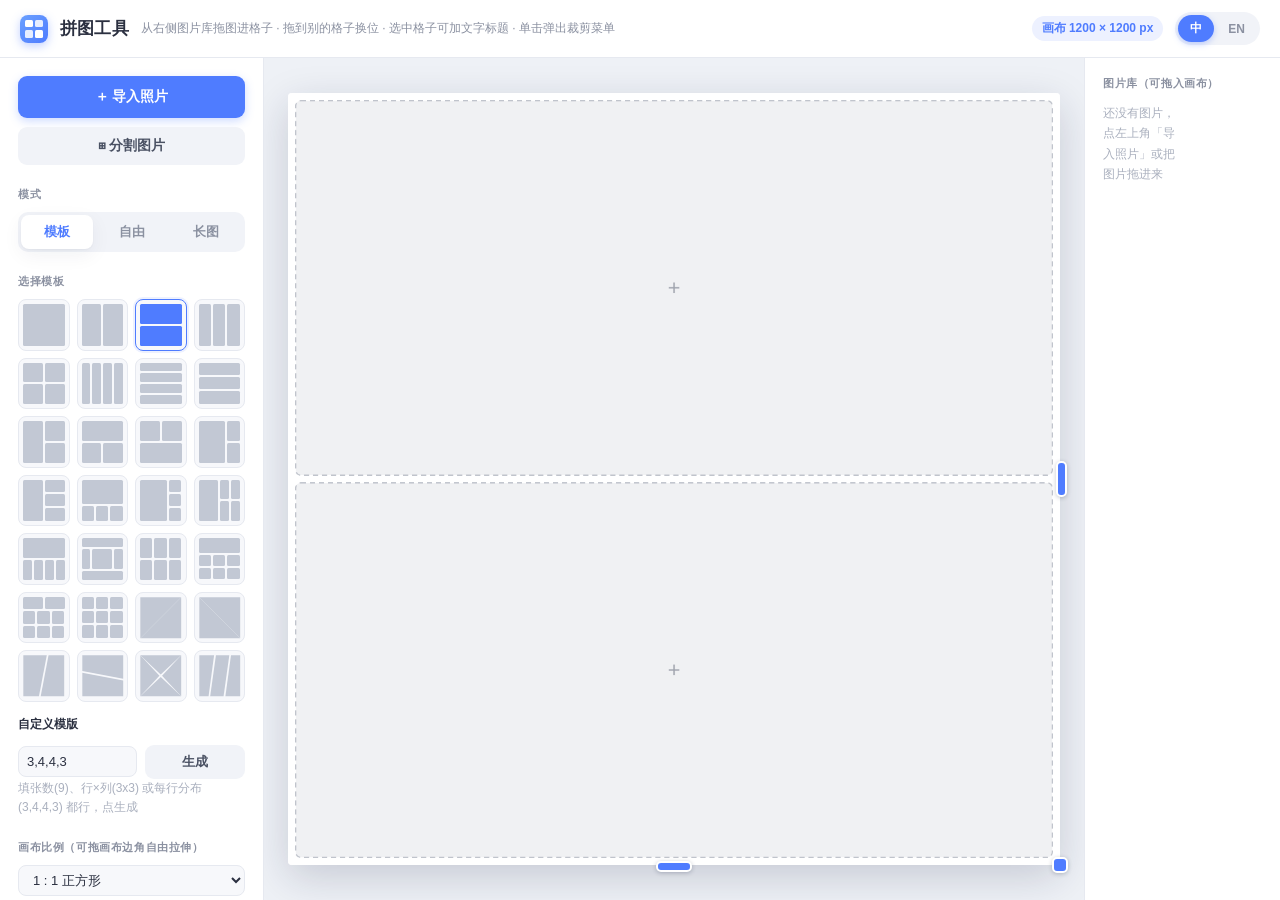
==== index.html @ bfd4f86a "Add image split tool: rows×cols grid with draggable lines, ZIP download, save pieces to library Co-A" ====
<!DOCTYPE html>
<html lang="zh-CN">
<head>
<meta charset="UTF-8">
<meta name="viewport" content="width=device-width, initial-scale=1.0">
<title>拼图工具 · Collage</title>
<link rel="icon" type="image/svg+xml" href="data:image/svg+xml,%3Csvg%20xmlns%3D%22http%3A//www.w3.org/2000/svg%22%20viewBox%3D%220%200%20100%20100%22%3E%3Cdefs%3E%3ClinearGradient%20id%3D%22g%22%20x1%3D%220%22%20y1%3D%220%22%20x2%3D%221%22%20y2%3D%221%22%3E%3Cstop%20offset%3D%220%22%20stop-color%3D%22%235a9dff%22/%3E%3Cstop%20offset%3D%221%22%20stop-color%3D%22%233f6fff%22/%3E%3C/linearGradient%3E%3C/defs%3E%3Crect%20width%3D%22100%22%20height%3D%22100%22%20rx%3D%2224%22%20fill%3D%22url%28%23g%29%22/%3E%3Crect%20x%3D%2224%22%20y%3D%2224%22%20width%3D%2222%22%20height%3D%2222%22%20rx%3D%225%22%20fill%3D%22%23ffffff%22/%3E%3Crect%20x%3D%2254%22%20y%3D%2224%22%20width%3D%2222%22%20height%3D%2222%22%20rx%3D%225%22%20fill%3D%22%23ffffff%22%20opacity%3D%220.85%22/%3E%3Crect%20x%3D%2224%22%20y%3D%2254%22%20width%3D%2222%22%20height%3D%2222%22%20rx%3D%225%22%20fill%3D%22%23ffffff%22%20opacity%3D%220.85%22/%3E%3Crect%20x%3D%2254%22%20y%3D%2254%22%20width%3D%2222%22%20height%3D%2222%22%20rx%3D%225%22%20fill%3D%22%23ffffff%22/%3E%3C/svg%3E">
<link rel="apple-touch-icon" href="data:image/svg+xml,%3Csvg%20xmlns%3D%22http%3A//www.w3.org/2000/svg%22%20viewBox%3D%220%200%20100%20100%22%3E%3Cdefs%3E%3ClinearGradient%20id%3D%22g%22%20x1%3D%220%22%20y1%3D%220%22%20x2%3D%221%22%20y2%3D%221%22%3E%3Cstop%20offset%3D%220%22%20stop-color%3D%22%235a9dff%22/%3E%3Cstop%20offset%3D%221%22%20stop-color%3D%22%233f6fff%22/%3E%3C/linearGradient%3E%3C/defs%3E%3Crect%20width%3D%22100%22%20height%3D%22100%22%20rx%3D%2224%22%20fill%3D%22url%28%23g%29%22/%3E%3Crect%20x%3D%2224%22%20y%3D%2224%22%20width%3D%2222%22%20height%3D%2222%22%20rx%3D%225%22%20fill%3D%22%23ffffff%22/%3E%3Crect%20x%3D%2254%22%20y%3D%2224%22%20width%3D%2222%22%20height%3D%2222%22%20rx%3D%225%22%20fill%3D%22%23ffffff%22%20opacity%3D%220.85%22/%3E%3Crect%20x%3D%2224%22%20y%3D%2254%22%20width%3D%2222%22%20height%3D%2222%22%20rx%3D%225%22%20fill%3D%22%23ffffff%22%20opacity%3D%220.85%22/%3E%3Crect%20x%3D%2254%22%20y%3D%2254%22%20width%3D%2222%22%20height%3D%2222%22%20rx%3D%225%22%20fill%3D%22%23ffffff%22/%3E%3C/svg%3E">
<meta name="theme-color" content="#3f6fff">
<style>
  :root{
    --bg:#eef1f6; --panel:#ffffff; --panel-2:#f7f8fb; --border:#e6e9f0;
    --text:#2b3040; --muted:#8b91a1; --faint:#aab0be;
    --accent:#4f7cff; --accent-hover:#3f6cf0; --accent-soft:#edf1ff;
    --ghost:#f1f3f8; --ghost-hover:#e7eaf2;
    --shadow:0 1px 2px rgba(20,30,60,.04),0 6px 20px rgba(20,30,60,.06);
    --shadow-lg:0 12px 40px rgba(20,30,60,.18);
    --r:12px; --r-sm:9px;
  }
  * { margin:0; padding:0; box-sizing:border-box; }
  body { font-family:-apple-system,BlinkMacSystemFont,"Segoe UI","PingFang SC","Microsoft YaHei",sans-serif; background:var(--bg); color:var(--text); height:100vh; display:flex; flex-direction:column; overflow:hidden; -webkit-font-smoothing:antialiased; }
  header { padding:12px 20px; background:var(--panel); display:flex; align-items:center; gap:12px; border-bottom:1px solid var(--border); z-index:10; }
  header .logo { width:28px; height:28px; border-radius:8px; background:linear-gradient(135deg,#6aa0ff,#4f7cff); display:grid; grid-template-columns:1fr 1fr; gap:2.5px; padding:5px; flex-shrink:0; box-shadow:0 3px 10px rgba(79,124,255,.35); }
  header .logo i { background:#fff; border-radius:1.5px; }
  header .logo i:nth-child(2),header .logo i:nth-child(3){ opacity:.85; }
  header h1 { font-size:17px; font-weight:700; letter-spacing:.2px; color:var(--text); }
  header .hint { font-size:12px; color:var(--muted); }
  #sizeLabel { margin-left:auto; color:var(--accent); font-size:12px; font-weight:600; background:var(--accent-soft); padding:4px 10px; border-radius:20px; }
  .langsw { display:flex; background:var(--ghost); border-radius:20px; padding:3px; gap:2px; }
  .langsw button { border:none; background:transparent; color:var(--muted); padding:5px 12px; border-radius:16px; cursor:pointer; font-size:12px; font-weight:600; transition:.15s; }
  .langsw button.active { background:var(--accent); color:#fff; box-shadow:0 2px 6px rgba(79,124,255,.35); }
  .main { flex:1; display:flex; min-height:0; }
  .sidebar { width:264px; background:var(--panel); border-right:1px solid var(--border); padding:18px; overflow-y:auto; flex-shrink:0; }
  .stage { flex:1; display:flex; align-items:center; justify-content:center; padding:28px; min-width:0; overflow:hidden; background:var(--bg); }
  #canvasWrap { position:relative; }
  #canvas { display:block; box-shadow:var(--shadow-lg); background:#fff; touch-action:none; border-radius:4px; }
  #canvas.alpha { background-color:#fff; background-image:linear-gradient(45deg,#dde1ea 25%,transparent 25%),linear-gradient(-45deg,#dde1ea 25%,transparent 25%),linear-gradient(45deg,transparent 75%,#dde1ea 75%),linear-gradient(-45deg,transparent 75%,#dde1ea 75%); background-size:20px 20px; background-position:0 0,0 10px,10px -10px,-10px 0px; }
  .rz { position:absolute; background:var(--accent); border:2px solid #fff; border-radius:5px; z-index:5; box-shadow:0 1px 4px rgba(20,30,60,.25); }
  .rz[data-dir="r"]  { right:-7px; top:50%; width:11px; height:36px; margin-top:-18px; cursor:ew-resize; }
  .rz[data-dir="b"]  { bottom:-7px; left:50%; width:36px; height:11px; margin-left:-18px; cursor:ns-resize; }
  .rz[data-dir="rb"] { right:-8px; bottom:-8px; width:16px; height:16px; cursor:nwse-resize; }
  #canvasWrap.noresize .rz { display:none; }
  .tray { background:var(--panel); border-top:1px solid var(--border); padding:12px 18px; display:flex; gap:10px; align-items:center; overflow-x:auto; min-height:88px; flex-shrink:0; }
  .tray .thumb { position:relative; width:62px; height:62px; border-radius:10px; overflow:hidden; flex-shrink:0; cursor:grab; border:2px solid transparent; box-shadow:var(--shadow); }
  .tray .thumb img { width:100%; height:100%; object-fit:cover; display:block; pointer-events:none; }
  .tray .thumb .del { position:absolute; top:3px; right:3px; width:18px; height:18px; background:rgba(0,0,0,.6); color:#fff; border-radius:50%; font-size:12px; line-height:18px; text-align:center; cursor:pointer; }
  .tray .thumb.dragover { border-color:var(--accent); }
  .tray .empty-tip { color:var(--muted); font-size:13px; }
  .sec { margin-bottom:22px; }
  .sec h3 { font-size:11px; color:var(--muted); margin-bottom:10px; font-weight:700; letter-spacing:.6px; text-transform:uppercase; }
  .tabs { display:flex; background:var(--ghost); border-radius:10px; padding:3px; gap:3px; }
  .tabs button { flex:1; border:none; background:transparent; color:var(--muted); padding:8px 0; border-radius:8px; cursor:pointer; font-size:13px; font-weight:600; transition:.15s; }
  .tabs button.active { background:var(--panel); color:var(--accent); box-shadow:var(--shadow); }
  .tpls { display:grid; grid-template-columns:repeat(4,1fr); gap:7px; }
  .tpl { position:relative; aspect-ratio:1; background:var(--panel-2); border:1.5px solid var(--border); border-radius:8px; cursor:pointer; transition:.15s; }
  .tpl:hover { border-color:var(--faint); }
  .tpl.active { border-color:var(--accent); box-shadow:0 0 0 2px var(--accent-soft); }
  .tpl .grid { position:absolute; inset:3px; }
  .tpl i { position:absolute; background:#c2c8d4; border-radius:1.5px; }
  .tpl.active i { background:var(--accent); }
  .tpl .pc { fill:#c2c8d4; }
  .tpl.active .pc { fill:var(--accent); }
  label.row { display:flex; align-items:center; justify-content:space-between; font-size:13px; color:var(--text); margin-bottom:12px; gap:8px; }
  input[type=range] { flex:1; accent-color:var(--accent); height:4px; }
  input[type=color] { width:38px; height:26px; border:1px solid var(--border); border-radius:7px; background:none; cursor:pointer; padding:2px; }
  select { background:var(--panel-2); color:var(--text); border:1px solid var(--border); border-radius:8px; padding:6px 10px; font-size:13px; cursor:pointer; transition:.15s; }
  select:hover { border-color:var(--faint); }
  select:focus { outline:none; border-color:var(--accent); box-shadow:0 0 0 3px var(--accent-soft); }
  .btn { display:block; width:100%; padding:10px 0; border:none; border-radius:var(--r-sm); cursor:pointer; font-size:14px; font-weight:600; margin-bottom:9px; transition:.15s; }
  .btn.primary { background:var(--accent); color:#fff; box-shadow:0 3px 10px rgba(79,124,255,.28); }
  .btn.primary:hover { background:var(--accent-hover); }
  .btn.ghost { background:var(--ghost); color:#4a5163; }
  .btn.ghost:hover { background:var(--ghost-hover); }
  .btnrow { display:flex; gap:7px; }
  .btnrow .btn { flex:1; font-size:13px; padding:8px 0; }
  .val { color:var(--muted); font-size:12px; min-width:30px; text-align:right; font-variant-numeric:tabular-nums; }
  .tip { font-size:12px; color:var(--faint); line-height:1.65; }
  #uploadBtn { background:var(--accent); color:#fff; font-weight:700; padding:12px 0; font-size:14px; box-shadow:0 3px 10px rgba(79,124,255,.28); }
  #uploadBtn:hover { background:var(--accent-hover); }
  .hidden { display:none !important; }
  #dropOverlay { position:fixed; inset:0; background:rgba(79,124,255,.1); border:3px dashed var(--accent); z-index:99; display:none; align-items:center; justify-content:center; pointer-events:none; }
  #dropOverlay span { background:var(--accent); color:#fff; padding:14px 30px; border-radius:14px; font-size:16px; font-weight:600; box-shadow:var(--shadow-lg); }
  body.dropping #dropOverlay { display:flex; }
  #pop { position:fixed; z-index:120; background:var(--panel); border:1px solid var(--border); border-radius:12px; padding:6px; display:none; gap:4px; box-shadow:var(--shadow-lg); }
  #pop button { border:none; background:transparent; color:var(--text); padding:9px 14px; border-radius:8px; cursor:pointer; font-size:13px; white-space:nowrap; font-weight:500; transition:.12s; }
  #pop button:hover { background:var(--accent-soft); color:var(--accent); }
  #cropModal { position:fixed; inset:0; background:rgba(25,30,45,.6); backdrop-filter:blur(3px); z-index:200; display:none; align-items:center; justify-content:center; flex-direction:column; gap:18px; }
  #cropModal.show { display:flex; }
  #cropCanvas { background:#0c0d10; border-radius:12px; touch-action:none; box-shadow:var(--shadow-lg); }
  #cropModal .tip2 { color:#eef1f6; font-size:13px; }
  .cropBtns { display:flex; gap:12px; flex-wrap:wrap; justify-content:center; }
  .cropBtns button { padding:11px 28px; border:none; border-radius:10px; cursor:pointer; font-size:14px; font-weight:600; transition:.15s; }
  #cropOk { background:var(--accent); color:#fff; }
  #cropOk:hover { background:var(--accent-hover); }
  #cropReset,#cropCancel { background:#ffffff; color:var(--text); }
  #cropReset:hover,#cropCancel:hover { background:var(--ghost); }
  .library { width:196px; background:var(--panel); border-left:1px solid var(--border); padding:18px; overflow-y:auto; flex-shrink:0; }
  .library h3 { font-size:11px; color:var(--muted); margin-bottom:12px; font-weight:700; letter-spacing:.6px; text-transform:uppercase; }
  .libgrid { display:grid; grid-template-columns:1fr 1fr; gap:9px; }
  .libthumb { position:relative; aspect-ratio:1; border-radius:10px; overflow:hidden; cursor:grab; border:2px solid transparent; background:var(--panel-2); box-shadow:var(--shadow); transition:.15s; }
  .libthumb:hover { border-color:var(--accent); }
  .libthumb img { width:100%; height:100%; object-fit:cover; display:block; pointer-events:none; }
  .libthumb .del { position:absolute; top:3px; right:3px; width:18px; height:18px; background:rgba(0,0,0,.6); color:#fff; border-radius:50%; font-size:12px; line-height:18px; text-align:center; cursor:pointer; }
  .libempty { color:var(--faint); font-size:12px; line-height:1.7; }
  input[type=text].capt { width:100%; background:var(--panel-2); color:var(--text); border:1px solid var(--border); border-radius:8px; padding:8px 10px; font-size:13px; margin-bottom:8px; transition:.15s; }
  input[type=text].capt:focus { outline:none; border-color:var(--accent); box-shadow:0 0 0 3px var(--accent-soft); }
  input[type=checkbox] { accent-color:var(--accent); }
  #secFreeTpl .tpls { grid-template-columns:repeat(4,1fr); }
  .export-card { background:var(--panel-2); border:1px solid var(--border); border-radius:var(--r); padding:12px; margin-bottom:10px; }
  .exp-grid { display:grid; grid-template-columns:1fr 1fr; gap:9px; margin-bottom:11px; }
  .exp-field { display:flex; flex-direction:column; gap:5px; font-size:11px; color:var(--muted); font-weight:600; letter-spacing:.3px; }
  .exp-field select { width:100%; }
  .export-card .btn { margin-bottom:8px; }
  .export-card .btn:last-child { margin-bottom:0; }
  .btn.danger { color:#e5484d; }
  .btn.danger:hover { background:#fdecec; }
  .subh { font-size:12px; color:var(--text); font-weight:600; margin-bottom:8px; }
  #cutModal { position:fixed; inset:0; background:rgba(25,30,45,.6); backdrop-filter:blur(3px); z-index:200; display:none; align-items:center; justify-content:center; flex-direction:column; gap:14px; }
  #cutModal.show { display:flex; }
  #cutCanvas { border-radius:12px; touch-action:none; box-shadow:var(--shadow-lg); cursor:crosshair;
    background-color:#fff; background-image:linear-gradient(45deg,#dde1ea 25%,transparent 25%),linear-gradient(-45deg,#dde1ea 25%,transparent 25%),linear-gradient(45deg,transparent 75%,#dde1ea 75%),linear-gradient(-45deg,transparent 75%,#dde1ea 75%); background-size:20px 20px; background-position:0 0,0 10px,10px -10px,-10px 0px; }
  #cutModal .tip2 { color:#eef1f6; font-size:13px; max-width:min(90vw,640px); text-align:center; }
  .cutBar { display:flex; align-items:center; gap:18px; background:var(--panel); padding:10px 16px; border-radius:12px; }
  .cutrow { display:flex; align-items:center; gap:10px; font-size:13px; color:var(--text); }
  .cutrow input[type=range] { width:150px; accent-color:var(--accent); }
  .cutout-tabs { width:auto; }
  .cutout-tabs button { padding:7px 16px; }
  #splitModal { position:fixed; inset:0; background:rgba(25,30,45,.6); backdrop-filter:blur(3px); z-index:200; display:none; align-items:center; justify-content:center; flex-direction:column; gap:14px; padding:12px; }
  #splitModal.show { display:flex; }
  #splitCanvas { background:#0c0d10; border-radius:12px; touch-action:none; box-shadow:var(--shadow-lg); }
  #splitModal .tip2 { color:#eef1f6; font-size:13px; max-width:min(90vw,640px); text-align:center; }
  .splitBar { display:flex; flex-wrap:wrap; align-items:center; justify-content:center; gap:10px 16px; background:var(--panel); padding:10px 16px; border-radius:12px; max-width:min(94vw,760px); }
  .splitBar input[type=number] { width:54px; background:var(--panel-2); color:var(--text); border:1px solid var(--border); border-radius:8px; padding:6px 8px; font-size:13px; text-align:center; }
  .splitBar input[type=number]:focus { outline:none; border-color:var(--accent); box-shadow:0 0 0 3px var(--accent-soft); }
  .splitPresets { display:flex; gap:5px; flex-wrap:wrap; }
  .splitPresets button { border:1px solid var(--border); background:var(--panel-2); color:var(--text); padding:6px 10px; border-radius:8px; cursor:pointer; font-size:12px; font-weight:600; transition:.12s; }
  .splitPresets button:hover { border-color:var(--faint); }
  .splitPresets button.active { border-color:var(--accent); background:var(--accent-soft); color:var(--accent); }
  #splitEven,#splitLib { background:#ffffff; color:var(--text); }
  #splitEven:hover,#splitLib:hover { background:var(--ghost); }
  #splitDl { background:var(--accent); color:#fff; }
  #splitDl:hover { background:var(--accent-hover); }
  .libthumb .spl { position:absolute; left:3px; bottom:3px; width:20px; height:20px; background:rgba(0,0,0,.6); color:#fff; border-radius:6px; font-size:13px; line-height:20px; text-align:center; cursor:pointer; }
  .libthumb .spl:hover { background:var(--accent); }
  .custom-tpl { display:flex; align-items:center; gap:8px; margin-top:12px; font-size:12px; color:var(--muted); }
  .custom-tpl input { width:56px; background:var(--panel-2); color:var(--text); border:1px solid var(--border); border-radius:8px; padding:7px 8px; font-size:13px; text-align:center; }
  .custom-tpl input:focus { outline:none; border-color:var(--accent); box-shadow:0 0 0 3px var(--accent-soft); }
  .custom-tpl .btn { width:auto; flex:1; margin:0; padding:8px 0; font-size:13px; }
  .custom-tpl .ctl { flex-shrink:0; }
  .custom-tpl + .custom-tpl { margin-top:8px; }
  .custom-tpl input.spec { flex:1; min-width:0; width:auto; text-align:left; }
  ::-webkit-scrollbar { width:9px; height:9px; }
  ::-webkit-scrollbar-thumb { background:#d2d7e0; border-radius:5px; border:2px solid var(--panel); }
  ::-webkit-scrollbar-thumb:hover { background:#bcc3d0; }
  .m-only { display:none; }
  #mNav { display:none; }
  .mpanel-hide { display:none !important; }
  /* ---------- 手机 / 窄屏自适应（醒图风格：上预览 + 下面板 + 底部标签栏） ---------- */
  @media (max-width: 820px) {
    header { padding:9px 14px; gap:10px; }
    header h1 { font-size:15px; }
    header .hint { display:none; }
    #sizeLabel { display:none; }
    .langsw { margin-left:auto; }
    .m-only { display:inline-flex; align-items:center; justify-content:center; }
    #mExport { border:none; background:var(--accent); color:#fff; font-weight:700; font-size:13px; padding:8px 16px; border-radius:20px; cursor:pointer; box-shadow:0 2px 8px rgba(79,124,255,.35); }
    #mImport { border:none; background:var(--ghost); color:var(--text); font-weight:700; font-size:13px; padding:8px 14px; border-radius:20px; cursor:pointer; }
    .main { flex-direction:column; min-height:0; }
    .stage { order:1; flex:1 1 auto; min-height:38vh; padding:10px; }
    #canvas { border-radius:6px; }
    /* 图片库：横向缩略图条，仅“布局”标签显示 */
    .library { order:2; width:auto; border-left:none; border-top:1px solid var(--border); padding:6px 12px; flex:0 0 auto; }
    .library h3 { display:none; }
    .libgrid { display:flex; gap:7px; overflow-x:auto; padding-bottom:2px; }
    .libthumb { width:48px; height:48px; aspect-ratio:auto; flex-shrink:0; }
    /* 下方控制面板 */
    .sidebar { order:3; width:100%; border-right:none; border-top:1px solid var(--border); flex:0 0 auto; max-height:32vh; padding:10px 14px; }
    .sidebar .sec { margin-bottom:11px; }
    .sidebar .sec h3, .sidebar .subh { margin-bottom:6px; }
    #secImport { display:none; }            /* 手机端用顶部/模式区导入即可，节省空间 */
    /* 模板、模版组缩略图：单行横向滑动 */
    .tpls, #secFreeTpl .tpls { display:flex; overflow-x:auto; gap:8px; padding-bottom:2px; }
    .tpls .tpl { width:60px; flex-shrink:0; }
    /* 画布比例做成横向 chips（把 select 也放大好点） */
    #aspectSel { width:100%; }
    .btn, .tabs button, select, #pop button { min-height:40px; }
    .tabs button { font-size:14px; padding:7px 0; }
    .sidebar .btn { padding:9px 0; margin-bottom:7px; }
    .tray { display:none !important; }       /* 长图排序用画布拖拽即可 */
    .rz[data-dir="r"] { width:14px; height:48px; margin-top:-24px; right:-9px; }
    .rz[data-dir="b"] { height:14px; width:48px; margin-left:-24px; bottom:-9px; }
    .rz[data-dir="rb"] { width:22px; height:22px; right:-11px; bottom:-11px; }
    /* 底部标签栏 */
    #mNav { display:flex; flex:0 0 auto; border-top:1px solid var(--border); background:var(--panel); padding-bottom:env(safe-area-inset-bottom); }
    #mNav button { flex:1; border:none; background:transparent; padding:6px 0 7px; cursor:pointer; display:flex; flex-direction:column; align-items:center; gap:2px; color:var(--muted); }
    #mNav button span { font-size:16px; line-height:1; }
    #mNav button em { font-style:normal; font-size:10px; font-weight:600; }
    #mNav button.active { color:var(--accent); }
  }
  @media (max-width: 480px) {
    header h1 { font-size:14px; }
    .langsw button { padding:5px 9px; }
    #mExport { padding:7px 13px; }
  }
</style>
</head>
<body>
<header>
  <span class="logo"><i></i><i></i><i></i><i></i></span>
  <h1 data-i18n="appName">拼图工具</h1>
  <span class="hint" id="modeHint"></span>
  <span id="sizeLabel"></span>
  <div class="langsw" id="langSw">
    <button data-lang="zh" class="active">中</button>
    <button data-lang="en">EN</button>
  </div>
  <button id="mImport" class="m-only" data-i18n="mImport">＋ 图片</button>
  <button id="mExport" class="m-only" data-i18n="mExport">⬇ 导出</button>
</header>
<div class="main">
  <div class="sidebar">
    <div class="sec" id="secImport">
      <button class="btn" id="uploadBtn" data-i18n="import">＋ 导入照片</button>
      <input type="file" id="fileInput" accept="image/*" multiple class="hidden">
      <button class="btn ghost" id="splitBtn" data-i18n="splitBtn">⊞ 分割图片</button>
      <input type="file" id="splitInput" accept="image/*" class="hidden">
    </div>
    <div class="sec" id="secMode">
      <h3 data-i18n="mode">模式</h3>
      <div class="tabs">
        <button data-mode="template" class="active" data-i18n="modeTemplate">模板</button>
        <button data-mode="free" data-i18n="modeFree">自由</button>
        <button data-mode="strip" data-i18n="modeStrip">长图</button>
      </div>
    </div>
    <div class="sec" id="secTpl">
      <h3 data-i18n="chooseTpl">选择模板</h3>
      <div class="tpls" id="tplList"></div>
      <div class="subh" style="margin-top:14px" data-i18n="customTplLabel">自定义模版</div>
      <div class="custom-tpl">
        <input type="text" id="customSpec" class="spec" value="3,4,4,3" aria-label="custom layout">
        <button class="btn ghost" id="genCustomBtn" data-i18n="genTpl">生成</button>
      </div>
      <p class="tip" data-i18n="customHint">填张数(9)、行×列(3x3) 或每行分布(3,4,4,3) 都行，点生成</p>
    </div>
    <div class="sec" id="secAspect">
      <h3 data-i18n="aspectTitle">画布比例（可拖画布边角自由拉伸）</h3>
      <select id="aspectSel" style="width:100%">
        <option value="1:1" data-i18n="ar11">1 : 1 正方形</option>
        <option value="4:3" data-i18n="ar43">4 : 3 横向</option>
        <option value="3:4" data-i18n="ar34">3 : 4 竖向</option>
        <option value="16:9" data-i18n="ar169">16 : 9 宽屏</option>
        <option value="9:16" data-i18n="ar916">9 : 16 手机屏</option>
      </select>
      <button class="btn ghost" id="fitOrigBtn" style="margin-top:8px" data-i18n="fitOriginal">📐 适配原图尺寸</button>
    </div>
    <div class="sec hidden" id="secFreeTpl">
      <h3 data-i18n="freeTplTitle">添加模版组（可整体缩放）</h3>
      <div class="tpls" id="freeTplList"></div>
      <p class="tip" data-i18n="freeTplTip">点击一个模版把它作为一组加到画布，之后可整体拖动/缩放，从右侧图片库拖图进格子</p>
    </div>
    <div class="sec hidden" id="secPages">
      <h3 data-i18n="pagesTitle">画布页（左右拼接）</h3>
      <div class="btnrow">
        <button class="btn ghost" id="pageL" data-i18n="pageL">＋左加页</button>
        <button class="btn ghost" id="pageR" data-i18n="pageR">＋右加页</button>
        <button class="btn ghost" id="pageDel" data-i18n="pageDel">－减页</button>
      </div>
      <p class="tip" id="pageInfo"></p>
    </div>
    <div class="sec hidden" id="secStrip">
      <h3 data-i18n="stripDirTitle">拼接方向</h3>
      <div class="tabs">
        <button data-dir="v" class="active" data-i18n="dirV">↓ 竖向</button>
        <button data-dir="h" data-i18n="dirH">→ 横向</button>
      </div>
      <p class="tip" style="margin-top:8px" data-i18n="stripTip">点击画布上的图块可前移 / 后移 / 移除</p>
    </div>
    <div class="sec" id="secStyle">
      <h3 data-i18n="styleTitle">样式调节</h3>
      <label class="row"><span data-i18n="gap">间距</span> <input type="range" id="gapSlider" min="0" max="60" value="12"><span class="val" id="gapVal">12</span></label>
      <label class="row"><span data-i18n="radius">圆角</span> <input type="range" id="radSlider" min="0" max="60" value="8"><span class="val" id="radVal">8</span></label>
      <div class="subh" data-i18n="bgLabel">背景</div>
      <div class="tabs" id="bgTypeTabs">
        <button data-bgtype="color" class="active" data-i18n="bgColorTab">纯色</button>
        <button data-bgtype="transparent" data-i18n="bgTransTab">透明</button>
        <button data-bgtype="image" data-i18n="bgImgTab">图片</button>
      </div>
      <label class="row" id="bgColorRow" style="margin-top:10px"><span data-i18n="bgColor">背景色</span> <input type="color" id="bgPicker" value="#ffffff"></label>
      <div id="bgImageRow" style="display:none;margin-top:10px">
        <div class="btnrow">
          <button class="btn ghost" id="bgImgBtn" data-i18n="bgImgBtn">🖼 选择图片</button>
          <button class="btn ghost" id="bgImgClear" style="flex:0 0 40%" data-i18n="clear">清除</button>
        </div>
        <label class="row" id="bgFitRow"><span data-i18n="bgFit">填充</span>
          <select id="bgFitSel"><option value="cover" data-i18n="fitCover">铺满裁切</option><option value="contain" data-i18n="fitContain">完整显示</option><option value="stretch" data-i18n="fitStretch">拉伸变形</option></select>
        </label>
      </div>
      <input type="file" id="bgImgInput" accept="image/*" class="hidden">
    </div>
    <div class="sec hidden" id="secCell">
      <h3 data-i18n="cellTitle">选中格子</h3>
      <label class="row"><span data-i18n="zoom">缩放</span> <input type="range" id="zoomSlider" min="20" max="300" value="100"><span class="val" id="zoomVal">1.0</span></label>
      <input type="text" class="capt" id="captInput" data-i18n-ph="captPh" placeholder="格子标题（可留空）">
      <p class="tip" data-i18n="cellTip">拖动格内照片调整位置，滚轮或滑块缩放，单击弹出裁剪菜单，双击清空</p>
    </div>
    <div class="sec hidden" id="secFree">
      <h3 data-i18n="freeTitle">选中图片</h3>
      <button class="btn ghost" id="cropFreeBtn" data-i18n="cropFreeBtn">✂ 裁剪这张图</button>
      <div class="btnrow">
        <button class="btn ghost" id="fwdBtn" data-i18n="fwd">上移层</button>
        <button class="btn ghost" id="backBtn" data-i18n="back">下移层</button>
        <button class="btn ghost" id="delBtn" style="color:#ff6b6b" data-i18n="del">删除</button>
      </div>
      <p class="tip" data-i18n="freeTip">拖动移动，右下角手柄缩放，顶部手柄旋转，单击弹出裁剪菜单</p>
    </div>
    <div class="sec" id="secExport">
      <h3 data-i18n="exportTitle">导出</h3>
      <div class="export-card">
        <div class="exp-grid">
          <label class="exp-field"><span data-i18n="fmt">格式</span>
            <select id="fmtSel"><option value="png">PNG</option><option value="jpg">JPG</option></select>
          </label>
          <label class="exp-field"><span data-i18n="size">尺寸</span>
            <select id="sizeSel"><option value="1200" data-i18n="sizeStd">标准 1200px</option><option value="2400" selected data-i18n="sizeHd">高清 2400px</option><option value="4000" data-i18n="sizeUhd">超清 4000px</option></select>
          </label>
        </div>
        <button class="btn primary" id="exportBtn" data-i18n="exportBtn">⬇ 导出拼图</button>
        <button class="btn ghost" id="saveLibBtn" data-i18n="saveLib">＋ 存入图片库</button>
      </div>
      <button class="btn ghost danger" id="clearBtn" data-i18n="clearAll">清空全部</button>
    </div>
  </div>
  <div class="stage">
    <div id="canvasWrap">
      <canvas id="canvas"></canvas>
      <div class="rz" data-dir="r"></div>
      <div class="rz" data-dir="b"></div>
      <div class="rz" data-dir="rb"></div>
    </div>
  </div>
  <div class="library">
    <h3 data-i18n="libTitle">图片库（可拖入画布）</h3>
    <div class="libgrid" id="libGrid"></div>
  </div>
</div>
<div class="tray" id="tray"></div>
<div id="dropOverlay"><span data-i18n="dropTip">📥 松开即可导入照片</span></div>
<nav id="mNav">
  <button data-mpanel="layout" class="active"><span>▦</span><em data-i18n="navLayout">布局</em></button>
  <button data-mpanel="style"><span>🎨</span><em data-i18n="navStyle">样式</em></button>
  <button data-mpanel="export"><span>⬇</span><em data-i18n="navExport">导出</em></button>
</nav>
<div id="pop"></div>
<div id="cropModal">
  <canvas id="cropCanvas"></canvas>
  <span class="tip2" data-i18n="cropTip2">拖动裁剪框移动位置，拖四角调整大小</span>
  <div class="cropBtns">
    <button id="cropCancel" data-i18n="cancel">取消</button>
    <button id="cropReset" data-i18n="cropReset">重置为全图</button>
    <button id="cropOk" data-i18n="cropOk">✔ 应用裁剪</button>
  </div>
</div>
<div id="cutModal">
  <canvas id="cutCanvas"></canvas>
  <div class="cutBar">
    <label class="cutrow"><span data-i18n="cutTol">容差</span> <input type="range" id="cutTol" min="10" max="150" value="60"></label>
    <div class="tabs cutout-tabs" id="cutOutSel">
      <button data-out="transparent" class="active" data-i18n="cutTransparent">透明</button>
      <button data-out="white" data-i18n="cutWhite">白底</button>
    </div>
  </div>
  <span class="tip2" data-i18n="cutTip">自动去掉四周接近纯色的背景（适合白墙/纯色底），拖容差调整强度，点图可重选背景色</span>
  <div class="cropBtns">
    <button id="cutCancel" data-i18n="cancel">取消</button>
    <button id="cutOk" data-i18n="cutApply">✔ 应用抠图</button>
  </div>
</div>
<div id="splitModal">
  <canvas id="splitCanvas"></canvas>
  <div class="splitBar">
    <label class="cutrow"><span data-i18n="splitRows">行</span> <input type="number" id="splitRows" min="1" max="10" value="3"></label>
    <label class="cutrow"><span data-i18n="splitCols">列</span> <input type="number" id="splitCols" min="1" max="10" value="3"></label>
    <div class="splitPresets" id="splitPresets">
      <button data-rc="1,2">1×2</button>
      <button data-rc="2,1">2×1</button>
      <button data-rc="1,3">1×3</button>
      <button data-rc="3,1">3×1</button>
      <button data-rc="2,2">2×2</button>
      <button data-rc="3,3">3×3</button>
    </div>
  </div>
  <span class="tip2" id="splitInfo"></span>
  <div class="cropBtns">
    <button id="splitCancel" data-i18n="cancel">取消</button>
    <button id="splitEven" data-i18n="splitEven">重置均分</button>
    <button id="splitLib" data-i18n="splitLib">＋ 存入图片库</button>
    <button id="splitDl" data-i18n="splitDl">⬇ 下载全部 (ZIP)</button>
  </div>
</div>

<script>
'use strict';
// ---------- 状态 ----------
let photos = [];            // {id, img, url}
let nextId = 1;
let mode = 'template';
let tplIndex = 2;
let cells = [];             // {p:id|null, zoom, ox, oy, crop:{sx,sy,sw,sh}|null}
let freeItems = [];         // {p, x, y, w, h, scale, rot, crop}
let stripOrder = [];        // photo ids
let stripCrops = {};        // {photoId: {sx,sy,sw,sh}}
let stripDir = 'v';
let gap = 12, radius = 8, bg = '#ffffff', aspect = '1:1';
let bgImg = null, bgImgUrl = null, bgFit = 'cover', bgTransparent = false, bgType = 'color';
let customSize = null;      // [w,h] 自由拉伸后的画布(页)尺寸
let pages = 1;              // 自由模式画布页数
let selCell = -1, selFree = -1, selStrip = -1;
let lang = 'zh';

// ---------- 多语言 ----------
const I18N = {
  zh: {
    appName:'拼图工具', import:'＋ 导入照片', mode:'模式', modeTemplate:'模板', modeFree:'自由', modeStrip:'长图',
    chooseTpl:'选择模板', customTplLabel:'自定义模版', customHint:'填张数(9)、行×列(3x3) 或每行分布(3,4,4,3) 都行，点生成', genTpl:'生成', aspectTitle:'画布比例（可拖画布边角自由拉伸）',
    ar11:'1 : 1 正方形', ar43:'4 : 3 横向', ar34:'3 : 4 竖向', ar169:'16 : 9 宽屏', ar916:'9 : 16 手机屏',
    fitOriginal:'📐 适配原图尺寸',
    pagesTitle:'画布页（左右拼接）', pageL:'＋左加页', pageR:'＋右加页', pageDel:'－减页',
    stripDirTitle:'拼接方向', dirV:'↓ 竖向', dirH:'→ 横向', stripTip:'拖动画布上的图块可改顺序 · 单击可前移/后移/移除',
    styleTitle:'样式调节', gap:'间距', radius:'圆角', bgLabel:'背景', bgColorTab:'纯色', bgTransTab:'透明', bgImgTab:'图片',
    bgColor:'背景色', bgNone:'透明背景 (PNG)', bgImgBtn:'🖼 选择图片', clear:'清除',
    saveLib:'＋ 存入图片库',
    bgFit:'填充', fitCover:'铺满裁切', fitContain:'完整显示', fitStretch:'拉伸变形',
    cellTitle:'选中格子', zoom:'缩放', cellTip:'拖动格内照片调整位置，滚轮或滑块缩放，单击弹出裁剪菜单，双击清空',
    freeTitle:'选中图片', cropFreeBtn:'✂ 裁剪这张图', fwd:'上移层', back:'下移层', del:'删除',
    freeTip:'拖动移动，右下角手柄缩放，顶部手柄旋转，单击弹出裁剪菜单',
    exportTitle:'导出', fmt:'格式', size:'尺寸', sizeStd:'标准 1200px', sizeHd:'高清 2400px', sizeUhd:'超清 4000px',
    exportBtn:'⬇ 导出拼图', clearAll:'清空全部', dropTip:'📥 松开即可导入照片',
    cropTip2:'拖动裁剪框移动位置，拖四角调整大小', cancel:'取消', cropReset:'重置为全图', cropOk:'✔ 应用裁剪',
    hintTemplate:'从右侧图片库拖图进格子 · 拖到别的格子换位 · 选中格子可加文字标题 · 单击弹出裁剪菜单',
    hintFree:'点模版加一组 · 右下角/右边/下边手柄可拉伸(改宽高) · 选中组后点图片库填图 · 也可拖图到空白当独立图片',
    hintStrip:'拖动画布上的图块改顺序 · 单击可裁剪/前移/后移/移除 · 右侧图片库可拖图进来',
    pageInfo:n=>`当前 ${n} 页，导出时拼成一张长图`, sizeLabel:(w,h)=>`画布 ${w} × ${h} px`,
    trayTip:'点击左上角「导入照片」，或直接把图片拖进页面',
    alertNoPhoto:'请先导入照片', confirmClear:'确定清空所有照片和布局？',
    popCrop:'✂ 裁剪', popRemove:'🗑 移除', popDelete:'🗑 删除', popUp:'⬆ 前移', popDown:'⬇ 后移',
    libTitle:'图片库（可拖入画布）', libEmpty:'还没有图片，点左上角「导入照片」或把图片拖进来',
    captPh:'格子标题（可留空）', freeTplTitle:'添加模版组（可整体缩放）',
    freeTplTip:'点击一个模版把它作为一组加到画布，之后可整体拖动/缩放，从右侧图片库拖图进格子',
    popCellClear:'🗑 清空此格', popDelGroup:'🗑 删除整组', popCutout:'🪄 抠图',
    cutTol:'容差', cutTransparent:'透明', cutWhite:'白底', cutApply:'✔ 应用抠图',
    cutTip:'自动去掉四周接近纯色的背景（适合白墙/纯色底），拖容差调整强度，点图可重选背景色',
    mImport:'＋ 图片', mExport:'⬇ 导出', navLayout:'布局', navStyle:'样式', navExport:'导出',
    splitBtn:'⊞ 分割图片', popSplit:'⊞ 分割', splitRows:'行', splitCols:'列', splitEven:'重置均分',
    splitLib:'＋ 存入图片库', splitDl:'⬇ 下载全部 (ZIP)', splitDl1:'⬇ 下载',
    splitInfo:(n, sz) => `共 ${n} 张${sz ? ` · 每张 ${sz} px` : ''} · 拖动分割线可微调，编号即发布顺序`,
  },
  en: {
    appName:'Collage', import:'＋ Import Photos', mode:'Mode', modeTemplate:'Grid', modeFree:'Free', modeStrip:'Stitch',
    chooseTpl:'Choose Layout', customTplLabel:'Custom layout', customHint:'Enter a count (9), rows×cols (3x3), or per-row (3,4,4,3), then Generate', genTpl:'Generate', aspectTitle:'Canvas Ratio (drag corners to resize)',
    ar11:'1 : 1 Square', ar43:'4 : 3 Landscape', ar34:'3 : 4 Portrait', ar169:'16 : 9 Wide', ar916:'9 : 16 Phone',
    fitOriginal:'📐 Fit to Original Size',
    pagesTitle:'Canvas Pages (join L–R)', pageL:'＋ Add Left', pageR:'＋ Add Right', pageDel:'－ Remove',
    stripDirTitle:'Stitch Direction', dirV:'↓ Vertical', dirH:'→ Horizontal', stripTip:'Drag a tile on the canvas to reorder · click to move/remove',
    styleTitle:'Style', gap:'Gap', radius:'Corners', bgLabel:'Background', bgColorTab:'Color', bgTransTab:'None', bgImgTab:'Image',
    bgColor:'Background', bgNone:'Transparent (PNG)', bgImgBtn:'🖼 Choose Image', clear:'Clear',
    saveLib:'＋ Save to Library',
    bgFit:'Fit', fitCover:'Cover', fitContain:'Contain', fitStretch:'Stretch',
    cellTitle:'Selected Cell', zoom:'Zoom', cellTip:'Drag to reposition, scroll/slider to zoom, click for crop menu, double-click to clear',
    freeTitle:'Selected Image', cropFreeBtn:'✂ Crop This Image', fwd:'Forward', back:'Backward', del:'Delete',
    freeTip:'Drag to move, corner handle to scale, top handle to rotate, click for crop menu',
    exportTitle:'Export', fmt:'Format', size:'Size', sizeStd:'Standard 1200px', sizeHd:'HD 2400px', sizeUhd:'Ultra 4000px',
    exportBtn:'⬇ Export', clearAll:'Clear All', dropTip:'📥 Drop to import photos',
    cropTip2:'Drag the box to move, drag corners to resize', cancel:'Cancel', cropReset:'Reset to Full', cropOk:'✔ Apply Crop',
    hintTemplate:'Drag photos from the library into cells · drag to another cell to swap · add a caption to a selected cell · click for crop menu',
    hintFree:'Click a layout to add a group · corner/right/bottom handles stretch it · select it then click library photos to fill · or drop onto empty space as standalone images',
    hintStrip:'Drag a tile on the canvas to reorder · click to crop/move/remove · drag photos from the library in',
    pageInfo:n=>`${n} page${n>1?'s':''}, exported as one long image`, sizeLabel:(w,h)=>`Canvas ${w} × ${h} px`,
    trayTip:'Click "Import Photos" at top-left, or drag images onto the page',
    alertNoPhoto:'Please import photos first', confirmClear:'Clear all photos and layout?',
    popCrop:'✂ Crop', popRemove:'🗑 Remove', popDelete:'🗑 Delete', popUp:'⬆ Forward', popDown:'⬇ Backward',
    libTitle:'Photos (drag to canvas)', libEmpty:'No photos yet — click "Import Photos" or drag images in',
    captPh:'Cell caption (optional)', freeTplTitle:'Add Layout Group (scales as one)',
    freeTplTip:'Click a layout to add it as one group; drag/scale it as a whole, and drag photos from the library into its cells',
    popCellClear:'🗑 Clear Cell', popDelGroup:'🗑 Delete Group', popCutout:'🪄 Cutout',
    cutTol:'Tolerance', cutTransparent:'Transparent', cutWhite:'White BG', cutApply:'✔ Apply Cutout',
    cutTip:'Removes near-solid background from the edges (best for white walls / solid backdrops). Drag tolerance to tune; tap the image to re-pick the background color',
    mImport:'＋ Photo', mExport:'⬇ Export', navLayout:'Layout', navStyle:'Style', navExport:'Export',
    splitBtn:'⊞ Split Image', popSplit:'⊞ Split', splitRows:'Rows', splitCols:'Cols', splitEven:'Reset Even',
    splitLib:'＋ Save to Library', splitDl:'⬇ Download All (ZIP)', splitDl1:'⬇ Download',
    splitInfo:(n, sz) => `${n} piece${n>1?'s':''}${sz ? ` · ${sz} px each` : ''} · drag lines to fine-tune; numbers show posting order`,
  },
};
function t(k) { const v = I18N[lang][k]; return v !== undefined ? v : I18N.zh[k]; }
function applyLang() {
  document.documentElement.lang = lang === 'zh' ? 'zh-CN' : 'en';
  document.title = t('appName');
  document.querySelectorAll('[data-i18n]').forEach(el => { el.textContent = t(el.dataset.i18n); });
  document.querySelectorAll('[data-i18n-ph]').forEach(el => { el.placeholder = t(el.dataset.i18nPh); });
  document.querySelectorAll('#langSw button').forEach(b => b.classList.toggle('active', b.dataset.lang === lang));
  renderTray(); updateSidebar(); render();
  if (sp) drawSplit();
}

const canvas = document.getElementById('canvas');
const ctx = canvas.getContext('2d');
const wrap = document.getElementById('canvasWrap');
const stage = document.querySelector('.stage');

// ---------- 模板定义 ----------
// 每个格子可以是矩形 [x,y,w,h]，或多边形 [[x,y],[x,y],...]（异形分割），坐标均为 0~1 比例
const TEMPLATES = [
  // ——基础——
  [[0,0,1,1]],
  [[0,0,.5,1],[.5,0,.5,1]],
  [[0,0,1,.5],[0,.5,1,.5]],
  [[0,0,1/3,1],[1/3,0,1/3,1],[2/3,0,1/3,1]],
  [[0,0,.5,.5],[.5,0,.5,.5],[0,.5,.5,.5],[.5,.5,.5,.5]],
  // ——横向/竖向条——
  [[0,0,.25,1],[.25,0,.25,1],[.5,0,.25,1],[.75,0,.25,1]],
  [[0,0,1,.25],[0,.25,1,.25],[0,.5,1,.25],[0,.75,1,.25]],
  [[0,0,1,1/3],[0,1/3,1,1/3],[0,2/3,1,1/3]],
  // ——大图 + 小图——
  [[0,0,.5,1],[.5,0,.5,.5],[.5,.5,.5,.5]],
  [[0,0,1,.5],[0,.5,.5,.5],[.5,.5,.5,.5]],
  [[0,0,.5,.5],[.5,0,.5,.5],[0,.5,1,.5]],
  [[0,0,2/3,1],[2/3,0,1/3,.5],[2/3,.5,1/3,.5]],
  [[0,0,.5,1],[.5,0,.5,1/3],[.5,1/3,.5,1/3],[.5,2/3,.5,1/3]],
  [[0,0,1,.6],[0,.6,1/3,.4],[1/3,.6,1/3,.4],[2/3,.6,1/3,.4]],
  [[0,0,2/3,1],[2/3,0,1/3,1/3],[2/3,1/3,1/3,1/3],[2/3,2/3,1/3,1/3]],
  // ——5 / 6 / 7 / 8 / 9——
  [[0,0,.5,1],[.5,0,.25,.5],[.75,0,.25,.5],[.5,.5,.25,.5],[.75,.5,.25,.5]],
  [[0,0,1,.5],[0,.5,.25,.5],[.25,.5,.25,.5],[.5,.5,.25,.5],[.75,.5,.25,.5]],
  [[0,0,1,.25],[0,.25,.25,.5],[.25,.25,.5,.5],[.75,.25,.25,.5],[0,.75,1,.25]],
  [[0,0,1/3,.5],[1/3,0,1/3,.5],[2/3,0,1/3,.5],[0,.5,1/3,.5],[1/3,.5,1/3,.5],[2/3,.5,1/3,.5]],
  [[0,0,1,.4],[0,.4,1/3,.3],[1/3,.4,1/3,.3],[2/3,.4,1/3,.3],[0,.7,1/3,.3],[1/3,.7,1/3,.3],[2/3,.7,1/3,.3]],
  [[0,0,.5,.34],[.5,0,.5,.34],[0,.34,1/3,.33],[1/3,.34,1/3,.33],[2/3,.34,1/3,.33],[0,.67,1/3,.33],[1/3,.67,1/3,.33],[2/3,.67,1/3,.33]],
  [[0,0,1/3,1/3],[1/3,0,1/3,1/3],[2/3,0,1/3,1/3],[0,1/3,1/3,1/3],[1/3,1/3,1/3,1/3],[2/3,1/3,1/3,1/3],[0,2/3,1/3,1/3],[1/3,2/3,1/3,1/3],[2/3,2/3,1/3,1/3]],
  // ——异形分割（多边形）——
  [[[0,0],[1,0],[0,1]],[[1,0],[1,1],[0,1]]],
  [[[0,0],[1,0],[1,1]],[[0,0],[1,1],[0,1]]],
  [[[0,0],[.6,0],[.4,1],[0,1]],[[.6,0],[1,0],[1,1],[.4,1]]],
  [[[0,0],[1,0],[1,.6],[0,.4]],[[0,.4],[1,.6],[1,1],[0,1]]],
  [[[0,0],[1,0],[.5,.5]],[[1,0],[1,1],[.5,.5]],[[1,1],[0,1],[.5,.5]],[[0,1],[0,0],[.5,.5]]],
  [[[0,0],[.4,0],[.25,1],[0,1]],[[.4,0],[.75,0],[.6,1],[.25,1]],[[.75,0],[1,0],[1,1],[.6,1]]],
];
function isPolyCell(cell) { return Array.isArray(cell[0]); }
function isPolyTemplate(t) { return t.some(isPolyCell); }

// ---------- 画布尺寸 ----------
function baseSize() {
  if (customSize) return customSize.slice();
  const map = {'1:1':[1200,1200],'4:3':[1280,960],'3:4':[960,1280],'16:9':[1440,810],'9:16':[810,1440]};
  return map[aspect];
}
function canvasSize() {
  if (mode === 'template') return baseSize();
  if (mode === 'free') { const b = baseSize(); return [b[0]*pages, b[1]]; }
  const list = stripOrder.map(id => photoById(id)).filter(Boolean);
  if (!list.length) return [1000, 700];
  if (stripDir === 'v') {
    const W = 1000, cw = W - 2*gap;
    let H = gap;
    list.forEach(p => { const s = stripSrc(p); H += cw * s.sh / s.sw + gap; });
    return [W, Math.max(H, 200)];
  } else {
    const H = 1000, ch = H - 2*gap;
    let W = gap;
    list.forEach(p => { const s = stripSrc(p); W += ch * s.sw / s.sh + gap; });
    return [Math.max(W, 200), H];
  }
}
function photoById(id) { return photos.find(p => p.id === id); }

// ---------- 绘制 ----------
function roundRectPath(c, x, y, w, h, r) {
  r = Math.min(r, w/2, h/2);
  c.beginPath();
  c.moveTo(x+r, y);
  c.arcTo(x+w, y, x+w, y+h, r);
  c.arcTo(x+w, y+h, x, y+h, r);
  c.arcTo(x, y+h, x, y, r);
  c.arcTo(x, y, x+w, y, r);
  c.closePath();
}
// 计算指定模版在矩形框 [X,Y,W,H] 内每个格子的形状：{rect, bbox:[x,y,w,h], poly}
function templateShapes(tpl, X, Y, W, H, g) {
  const ax = X + g/2, ay = Y + g/2, aw = W-g, ah = H-g;
  return TEMPLATES[tpl].map(f => {
    if (!isPolyCell(f)) {
      const x = ax + f[0]*aw + g/2, y = ay + f[1]*ah + g/2, w = f[2]*aw - g, h = f[3]*ah - g;
      return { rect:true, bbox:[x,y,w,h], poly:[[x,y],[x+w,y],[x+w,y+h],[x,y+h]] };
    }
    // 多边形：映射到框内，再以包围盒中心统一内缩产生间距
    const pts = f.map(([ux,uy]) => [X + ux*W, Y + uy*H]);
    let minx=1e9,miny=1e9,maxx=-1e9,maxy=-1e9;
    pts.forEach(p => { minx=Math.min(minx,p[0]); miny=Math.min(miny,p[1]); maxx=Math.max(maxx,p[0]); maxy=Math.max(maxy,p[1]); });
    const cx=(minx+maxx)/2, cy=(miny+maxy)/2, bw=maxx-minx, bh=maxy-miny;
    const fx = bw>0 ? Math.max(0, (bw-g)/bw) : 1, fy = bh>0 ? Math.max(0, (bh-g)/bh) : 1;
    const poly = pts.map(p => [cx+(p[0]-cx)*fx, cy+(p[1]-cy)*fy]);
    let nx=1e9,ny=1e9,mx2=-1e9,my2=-1e9;
    poly.forEach(p => { nx=Math.min(nx,p[0]); ny=Math.min(ny,p[1]); mx2=Math.max(mx2,p[0]); my2=Math.max(my2,p[1]); });
    return { rect:false, bbox:[nx,ny,mx2-nx,my2-ny], poly };
  });
}
// 计算当前模版每个格子的绘制形状
function cellShapes(W, H) { return templateShapes(tplIndex, 0, 0, W, H, gap); }
// 兼容旧调用
function cellRects(W, H) { return cellShapes(W, H); }
function shapePath(c, shape, r) {
  if (r == null) r = radius;
  if (shape.rect) { roundRectPath(c, shape.bbox[0], shape.bbox[1], shape.bbox[2], shape.bbox[3], r); return; }
  c.beginPath();
  shape.poly.forEach((p, i) => i ? c.lineTo(p[0], p[1]) : c.moveTo(p[0], p[1]));
  c.closePath();
}
// 封面式填充：把图片按 cover 填进形状并裁到形状内
function drawCoverInShape(c, img, shape, r, crop) {
  const [x,y,w,h] = shape.bbox;
  const cr = crop || { sx:0, sy:0, sw:img.width, sh:img.height };
  const s = Math.max(w/cr.sw, h/cr.sh);
  const dw = cr.sw*s, dh = cr.sh*s;
  c.save();
  shapePath(c, shape, r);
  c.clip();
  c.drawImage(img, cr.sx, cr.sy, cr.sw, cr.sh, x+(w-dw)/2, y+(h-dh)/2, dw, dh);
  c.restore();
}
// 在格子底部画标题栏文字
function drawCaption(c, shape, text) {
  if (!text) return;
  const [x,y,w,h] = shape.bbox;
  const barH = Math.max(22, Math.min(h*0.22, 60));
  c.save();
  shapePath(c, shape);
  c.clip();
  c.fillStyle = 'rgba(255,255,255,.92)';
  c.fillRect(x, y+h-barH, w, barH);
  c.fillStyle = '#222';
  const fs = Math.min(barH*0.5, 30);
  c.font = `600 ${fs}px -apple-system,"PingFang SC","Microsoft YaHei",sans-serif`;
  c.textAlign = 'left'; c.textBaseline = 'middle';
  // 截断过长文字
  let s = text; const maxW = w - 16;
  while (s.length && c.measureText(s).width > maxW) s = s.slice(0, -1);
  if (s !== text && s.length) s = s.slice(0, -1) + '…';
  c.fillText(s, x+8, y+h-barH/2);
  c.restore();
}
function pointInShape(shape, pt) {
  const [x,y,w,h] = shape.bbox;
  if (pt.x < x || pt.x > x+w || pt.y < y || pt.y > y+h) return false;
  if (shape.rect) return true;
  let inside = false, poly = shape.poly;
  for (let i=0, j=poly.length-1; i<poly.length; j=i++) {
    const xi=poly[i][0], yi=poly[i][1], xj=poly[j][0], yj=poly[j][1];
    if (((yi>pt.y)!==(yj>pt.y)) && (pt.x < (xj-xi)*(pt.y-yi)/(yj-yi)+xi)) inside = !inside;
  }
  return inside;
}
function cropOf(cell, img) {
  return cell.crop || { sx:0, sy:0, sw:img.width, sh:img.height };
}
function clampCell(cell, shape, img) {
  const [,,w,h] = shape.bbox;
  const cr = cropOf(cell, img);
  const s = Math.max(w/cr.sw, h/cr.sh) * cell.zoom;
  // 用绝对值：图片大于格子时可平移；小于格子时可在格内移动、四周露背景
  const mx = Math.abs(cr.sw*s - w)/2, my = Math.abs(cr.sh*s - h)/2;
  cell.ox = Math.max(-mx, Math.min(mx, cell.ox));
  cell.oy = Math.max(-my, Math.min(my, cell.oy));
}
function drawCellImage(c, img, shape, cell) {
  const [x,y,w,h] = shape.bbox;
  const cr = cropOf(cell, img);
  const s = Math.max(w/cr.sw, h/cr.sh) * cell.zoom;
  const dw = cr.sw*s, dh = cr.sh*s;
  c.save();
  shapePath(c, shape);
  c.clip();
  c.drawImage(img, cr.sx, cr.sy, cr.sw, cr.sh, x+(w-dw)/2+cell.ox, y+(h-dh)/2+cell.oy, dw, dh);
  c.restore();
}
// 自由模式的模版组：返回组内每个格子在“本地坐标（组中心为原点）”下的形状
function groupLocalShapes(it) {
  const bw = it.w*it.scale, bh = it.h*it.scale;
  const g = (it.gap != null ? it.gap : 16) * it.scale;
  return templateShapes(it.tpl, -bw/2, -bh/2, bw, bh, g);
}
function drawGroup(c, it, showUI) {
  c.save();
  c.translate(it.x, it.y); c.rotate(it.rot);
  const shapes = groupLocalShapes(it);
  const gr = (it.rad != null ? it.rad : 8) * it.scale;
  shapes.forEach((sh, k) => {
    const sc = it.sub[k];
    const ph = sc && sc.p != null ? photoById(sc.p) : null;
    if (ph) {
      drawCoverInShape(c, ph.img, sh, gr, sc.crop);
      if (sc.text) drawCaption(c, sh, sc.text);
    } else if (showUI) {
      c.save();
      shapePath(c, sh, gr);
      c.fillStyle = '#f0f1f3'; c.fill();
      c.setLineDash([6,5]); c.strokeStyle = '#c0c4cc'; c.lineWidth = 1.5; c.stroke();
      c.fillStyle = '#a0a4ae'; c.font = '22px sans-serif'; c.textAlign = 'center'; c.textBaseline = 'middle';
      const bb = sh.bbox; c.fillText('＋', bb[0]+bb[2]/2, bb[1]+bb[3]/2);
      c.restore();
    } else if (bgType === 'color') {
      // 导出时空格子填底色（透明/图片背景时留空以透出背景）
      c.save(); shapePath(c, sh, gr); c.fillStyle = '#f0f1f3'; c.fill(); c.restore();
    }
  });
  c.restore();
}
// 命中组内某个子格子：返回下标或 -1（pt 为画布坐标）
function groupCellAt(it, pt) {
  const lp = toLocal(pt, it);
  const shapes = groupLocalShapes(it);
  return shapes.findIndex(sh => pointInShape(sh, lp));
}
function stripSrc(p) {
  const cr = stripCrops[p.id];
  return cr ? { sx:cr.sx, sy:cr.sy, sw:cr.sw, sh:cr.sh }
            : { sx:0, sy:0, sw:p.img.width, sh:p.img.height };
}
function stripRects(W, H) {
  const list = stripOrder.map(id => photoById(id)).filter(Boolean);
  const out = [];
  if (stripDir === 'v') {
    const cw = W - 2*gap;
    let y = gap;
    list.forEach(p => {
      const s = stripSrc(p);
      const h = cw * s.sh / s.sw;
      out.push({ id:p.id, img:p.img, x:gap, y, w:cw, h, src:s });
      y += h + gap;
    });
  } else {
    const ch = H - 2*gap;
    let x = gap;
    list.forEach(p => {
      const s = stripSrc(p);
      const w = ch * s.sw / s.sh;
      out.push({ id:p.id, img:p.img, x, y:gap, w, h:ch, src:s });
      x += w + gap;
    });
  }
  return out;
}
function drawBgImage(c, W, H) {
  const iw = bgImg.width, ih = bgImg.height;
  if (bgFit === 'stretch') { c.drawImage(bgImg, 0, 0, W, H); return; }
  const s = bgFit === 'contain' ? Math.min(W/iw, H/ih) : Math.max(W/iw, H/ih);
  const dw = iw*s, dh = ih*s;
  c.drawImage(bgImg, (W-dw)/2, (H-dh)/2, dw, dh);
}
function renderScene(c, W, H, showUI) {
  c.clearRect(0, 0, W, H);
  if (bgType === 'color') { c.fillStyle = bg; c.fillRect(0, 0, W, H); }
  else if (bgType === 'image' && bgImg) drawBgImage(c, W, H);
  // transparent: 不填充
  if (mode === 'template') {
    const shapes = cellShapes(W, H);
    shapes.forEach((sh, i) => {
      const cell = cells[i];
      const ph = cell && cell.p != null ? photoById(cell.p) : null;
      const bb = sh.bbox;
      if (ph) {
        clampCell(cell, sh, ph.img);
        drawCellImage(c, ph.img, sh, cell);
        if (cell.text) drawCaption(c, sh, cell.text);
      } else if (showUI) {
        c.save();
        shapePath(c, sh);
        c.fillStyle = '#f0f1f3'; c.fill();
        c.setLineDash([8,6]); c.strokeStyle = '#c0c4cc'; c.lineWidth = 2; c.stroke();
        c.fillStyle = '#a0a4ae'; c.font = '32px sans-serif'; c.textAlign = 'center'; c.textBaseline = 'middle';
        c.fillText('＋', bb[0]+bb[2]/2, bb[1]+bb[3]/2);
        c.restore();
      }
      if (showUI && i === selCell && i !== swapTarget) {
        c.save();
        shapePath(c, sh);
        c.strokeStyle = '#4f8cff'; c.lineWidth = 5; c.stroke();
        c.restore();
      }
      if (showUI && i === swapTarget) {
        c.save();
        shapePath(c, sh);
        c.fillStyle = 'rgba(46,163,107,.28)'; c.fill();
        c.setLineDash([10,7]); c.strokeStyle = '#2ea36b'; c.lineWidth = 5; c.stroke();
        c.restore();
      }
    });
  } else if (mode === 'free') {
    freeItems.forEach((it, i) => {
      if (it.type === 'group') drawGroup(c, it, showUI);
      else {
        const ph = photoById(it.p);
        if (!ph) return;
        const w = it.w * it.scale, h = it.h * it.scale;
        c.save();
        c.translate(it.x, it.y);
        c.rotate(it.rot);
        roundRectPath(c, -w/2, -h/2, w, h, radius);
        c.clip();
        if (it.crop) c.drawImage(ph.img, it.crop.sx, it.crop.sy, it.crop.sw, it.crop.sh, -w/2, -h/2, w, h);
        else c.drawImage(ph.img, -w/2, -h/2, w, h);
        c.restore();
      }
      if (showUI && i === selFree) {
        const w = it.w * it.scale, h = it.h * it.scale;
        c.save();
        c.translate(it.x, it.y); c.rotate(it.rot);
        c.strokeStyle = '#4f8cff'; c.lineWidth = 3;
        c.strokeRect(-w/2, -h/2, w, h);
        c.fillStyle = '#4f8cff';
        c.beginPath(); c.arc(w/2, h/2, 14, 0, 7); c.fill();       // 右下角
        c.beginPath(); c.moveTo(0, -h/2); c.lineTo(0, -h/2-40); c.stroke();
        c.beginPath(); c.arc(0, -h/2-40, 14, 0, 7); c.fill();     // 旋转
        if (it.type === 'group') {
          c.beginPath(); c.arc(w/2, 0, 12, 0, 7); c.fill();       // 右边：拉宽
          c.beginPath(); c.arc(0, h/2, 12, 0, 7); c.fill();       // 下边：拉高
        }
        c.restore();
      }
    });
    if (showUI && pages > 1) {
      const pw = W / pages;
      c.save();
      c.setLineDash([10,8]); c.strokeStyle = 'rgba(79,140,255,.5)'; c.lineWidth = 2;
      for (let k = 1; k < pages; k++) {
        c.beginPath(); c.moveTo(k*pw, 0); c.lineTo(k*pw, H); c.stroke();
      }
      c.restore();
    }
  } else { // strip
    stripRects(W, H).forEach((r, i) => {
      c.save(); roundRectPath(c, r.x, r.y, r.w, r.h, radius); c.clip();
      c.drawImage(r.img, r.src.sx, r.src.sy, r.src.sw, r.src.sh, r.x, r.y, r.w, r.h); c.restore();
      if (showUI && i === selStrip) {
        c.save();
        roundRectPath(c, r.x, r.y, r.w, r.h, radius);
        c.strokeStyle = '#4f8cff'; c.lineWidth = 6; c.stroke();
        c.restore();
      }
    });
  }
}
function fitCanvas() {
  const availW = Math.max(stage.clientWidth - 48, 100);
  const availH = Math.max(stage.clientHeight - 48, 100);
  const s = Math.min(availW / canvas.width, availH / canvas.height, 1);
  canvas.style.width = Math.round(canvas.width * s) + 'px';
  canvas.style.height = Math.round(canvas.height * s) + 'px';
}
function render() {
  const [W, H] = canvasSize();
  if (canvas.width !== W) canvas.width = W;
  if (canvas.height !== H) canvas.height = H;
  renderScene(ctx, W, H, true);
  fitCanvas();
  canvas.classList.toggle('alpha', bgTransparent);
  document.getElementById('sizeLabel').textContent = t('sizeLabel')(W, H);
}
window.addEventListener('resize', render);

// ---------- 模板缩略图（模板列表 + 自由模式模版组共用） ----------
function makeTplThumb(tpl, i) {
  const d = document.createElement('div');
  d.className = 'tpl';
  if (isPolyTemplate(tpl)) {
    const parts = tpl.map(f => {
      const pts = f.map(([ux,uy]) => [ux*100, uy*100]);
      let minx=1e9,miny=1e9,maxx=-1e9,maxy=-1e9;
      pts.forEach(p=>{minx=Math.min(minx,p[0]);miny=Math.min(miny,p[1]);maxx=Math.max(maxx,p[0]);maxy=Math.max(maxy,p[1]);});
      const cx=(minx+maxx)/2, cy=(miny+maxy)/2, bw=maxx-minx, bh=maxy-miny;
      const fx=bw>0?(bw-6)/bw:1, fy=bh>0?(bh-6)/bh:1;
      const ins = pts.map(p=>`${(cx+(p[0]-cx)*fx).toFixed(1)},${(cy+(p[1]-cy)*fy).toFixed(1)}`).join(' ');
      return `<polygon points="${ins}" class="pc"/>`;
    }).join('');
    d.innerHTML = `<svg viewBox="0 0 100 100" style="position:absolute;inset:3px;width:calc(100% - 6px);height:calc(100% - 6px)">${parts}</svg>`;
  } else {
    const g = document.createElement('div');
    g.className = 'grid';
    tpl.forEach(f => {
      const b = document.createElement('i');
      b.style.cssText = `left:calc(${f[0]*100}% + 1px);top:calc(${f[1]*100}% + 1px);width:calc(${f[2]*100}% - 2px);height:calc(${f[3]*100}% - 2px)`;
      g.appendChild(b);
    });
    d.appendChild(g);
  }
  return d;
}
// 模板模式的模板列表
const tplList = document.getElementById('tplList');
TEMPLATES.forEach((tpl, i) => {
  const d = makeTplThumb(tpl, i);
  if (i === tplIndex) d.classList.add('active');
  d.onclick = () => {
    tplIndex = i;
    tplList.querySelectorAll('.tpl').forEach((e,j) => e.classList.toggle('active', j===i));
    initCells();
    render();
  };
  tplList.appendChild(d);
});
// 自由模式：点击模板把它作为一组加入画布
const freeTplList = document.getElementById('freeTplList');
TEMPLATES.forEach((tpl, i) => {
  const d = makeTplThumb(tpl, i);
  d.onclick = () => addGroup(i);
  freeTplList.appendChild(d);
});
function addGroup(tplIdx) {
  const b = baseSize();
  const bw = Math.min(b[0], b[1]) * 0.6;
  const n = TEMPLATES[tplIdx].length;
  freeItems.push({ type:'group', tpl:tplIdx, x:b[0]*pages/2, y:b[1]/2, w:bw, h:bw, scale:1, rot:0, gap:16, rad:8,
    sub:Array.from({length:n}, () => ({ p:null, crop:null, text:null })) });
  selFree = freeItems.length - 1;
  updateSidebar(); render();
}
// ---------- 自定义模版：按张数生成最匀称的网格 ----------
// 按“每行各放几个”的数组生成布局，如 [3,4,4,3]
function genPerRow(list) {
  list = list.map(x => Math.max(1, Math.min(12, Math.round(x)))).filter(x => x > 0).slice(0, 12);
  if (!list.length) return null;
  const rows = list.length, rh = 1/rows, out = [];
  for (let r = 0; r < rows; r++) { const cw = 1/list[r]; for (let c = 0; c < list[r]; c++) out.push([c*cw, r*rh, cw, rh]); }
  return out;
}
// 固定行×列网格
function genRowsCols(rows, cols) {
  rows = Math.max(1, Math.min(8, Math.round(rows)));
  cols = Math.max(1, Math.min(8, Math.round(cols)));
  return genPerRow(Array(rows).fill(cols));
}
// 按张数自动排最匀称的分布，如 14 -> [4,4,3,3]
function genDist(n) {
  n = Math.max(1, Math.min(24, Math.round(n)));
  const rows = Math.max(1, Math.round(Math.sqrt(n)));
  const base = Math.floor(n / rows), rem = n % rows;
  return Array.from({ length: rows }, (_, r) => base + (r < rem ? 1 : 0));
}
// 智能解析输入：行×列(3x3) / 每行分布(3,4,4,3) / 张数(9)
function parseCustomSpec(s) {
  s = (s || '').trim();
  if (!s) return null;
  if (/[×xX*]/.test(s)) {                       // 行 × 列
    const m = s.split(/[×xX*]/).map(x => parseInt(x, 10));
    if (m.length === 2 && m[0] > 0 && m[1] > 0) return genRowsCols(m[0], m[1]);
  }
  if (/[,，、\s]/.test(s)) {                      // 每行分布
    const list = s.split(/[,，、\s]+/).map(x => parseInt(x, 10)).filter(x => x > 0);
    if (list.length) return genPerRow(list);
  }
  const n = parseInt(s, 10);                     // 张数
  if (n > 0) return genPerRow(genDist(n));
  return null;
}
let customTplIndex = -1, customThumb = null;
function generateCustomTemplate(layout) {
  if (customTplIndex < 0) { TEMPLATES.push(layout); customTplIndex = TEMPLATES.length - 1; }
  else TEMPLATES[customTplIndex] = layout;
  if (customThumb) customThumb.remove();
  customThumb = makeTplThumb(layout, customTplIndex);
  customThumb.onclick = () => {
    tplIndex = customTplIndex;
    document.querySelectorAll('#tplList .tpl').forEach(e => e.classList.remove('active'));
    customThumb.classList.add('active');
    initCells(); render();
  };
  tplList.appendChild(customThumb);
  tplIndex = customTplIndex;
  document.querySelectorAll('#tplList .tpl').forEach(e => e.classList.remove('active'));
  customThumb.classList.add('active');
  initCells(); render();
}
function initCells() {
  const n = TEMPLATES[tplIndex].length;
  cells = Array.from({length:n}, (_, i) => ({ p: photos[i] ? photos[i].id : null, zoom:1, ox:0, oy:0, crop:null, text:null }));
  selCell = -1;
  updateSidebar();
}

// ---------- 模式切换 ----------
const hintKey = { template:'hintTemplate', free:'hintFree', strip:'hintStrip' };
document.querySelectorAll('.tabs [data-mode]').forEach(b => {
  b.onclick = () => {
    mode = b.dataset.mode;
    document.querySelectorAll('.tabs [data-mode]').forEach(e => e.classList.toggle('active', e === b));
    selCell = -1; selFree = -1; selStrip = -1;
    hidePop();
    updateSidebar();
    render();
    renderTray();
  };
});
document.querySelectorAll('[data-dir]').forEach(b => {
  b.onclick = () => {
    stripDir = b.dataset.dir;
    document.querySelectorAll('[data-dir]').forEach(e => e.classList.toggle('active', e === b));
    selStrip = -1;
    render();
  };
});
function updateSidebar() {
  document.getElementById('secTpl').classList.toggle('hidden', mode !== 'template');
  document.getElementById('secAspect').classList.toggle('hidden', mode === 'strip');
  document.getElementById('secFreeTpl').classList.toggle('hidden', mode !== 'free');
  document.getElementById('secPages').classList.toggle('hidden', mode !== 'free');
  document.getElementById('secStrip').classList.toggle('hidden', mode !== 'strip');
  const cellSel = mode === 'template' && selCell >= 0 && cells[selCell] && cells[selCell].p != null;
  document.getElementById('secCell').classList.toggle('hidden', !cellSel);
  const freeItem = mode === 'free' && selFree >= 0 && freeItems[selFree];
  document.getElementById('secFree').classList.toggle('hidden', !(freeItem && freeItems[selFree].type !== 'group'));
  document.getElementById('modeHint').textContent = t(hintKey[mode]);
  document.getElementById('pageInfo').textContent = t('pageInfo')(pages);
  wrap.classList.toggle('noresize', mode === 'strip');
  if (cellSel) {
    const cell = cells[selCell];
    document.getElementById('zoomSlider').value = Math.round(cell.zoom*100);
    document.getElementById('zoomVal').textContent = cell.zoom.toFixed(1);
    document.getElementById('captInput').value = cell.text || '';
  }
}

// ---------- 通用控件 ----------
function bindSlider(id, valId, fn) {
  const s = document.getElementById(id);
  s.oninput = () => { document.getElementById(valId).textContent = s.value; fn(+s.value); render(); };
}
bindSlider('gapSlider', 'gapVal', v => gap = v);
bindSlider('radSlider', 'radVal', v => radius = v);
document.getElementById('bgPicker').oninput = e => { bg = e.target.value; render(); };
document.getElementById('bgImgBtn').onclick = () => document.getElementById('bgImgInput').click();
document.getElementById('bgImgInput').onchange = e => {
  const f = e.target.files[0];
  if (!f || !f.type.startsWith('image/')) return;
  if (bgImgUrl) URL.revokeObjectURL(bgImgUrl);
  bgImgUrl = URL.createObjectURL(f);
  const img = new Image();
  img.onload = () => { bgImg = img; render(); };
  img.src = bgImgUrl;
  e.target.value = '';
};
document.getElementById('bgImgClear').onclick = () => {
  if (bgImgUrl) URL.revokeObjectURL(bgImgUrl);
  bgImg = null; bgImgUrl = null;
  render();
};
document.getElementById('bgFitSel').onchange = e => { bgFit = e.target.value; render(); };
document.querySelectorAll('#bgTypeTabs button').forEach(b => {
  b.onclick = () => {
    bgType = b.dataset.bgtype;
    bgTransparent = bgType === 'transparent';
    document.querySelectorAll('#bgTypeTabs button').forEach(e => e.classList.toggle('active', e === b));
    document.getElementById('bgColorRow').style.display = bgType === 'color' ? 'flex' : 'none';
    document.getElementById('bgImageRow').style.display = bgType === 'image' ? 'block' : 'none';
    if (bgType === 'image' && !bgImg) document.getElementById('bgImgInput').click();
    render();
  };
});
document.getElementById('aspectSel').onchange = e => { aspect = e.target.value; customSize = null; render(); };
function runCustomGen() {
  const inp = document.getElementById('customSpec');
  const layout = parseCustomSpec(inp.value);
  if (layout) generateCustomTemplate(layout);
  else inp.focus();
}
document.getElementById('genCustomBtn').onclick = runCustomGen;
document.getElementById('customSpec').addEventListener('keydown', e => { if (e.key === 'Enter') runCustomGen(); });
// 单元格在模版中所占的宽高比例（异形取包围盒）
function cellFraction(f) {
  if (!isPolyCell(f)) return [f[2], f[3]];
  let minx=1e9,miny=1e9,maxx=-1e9,maxy=-1e9;
  f.forEach(([ux,uy]) => { minx=Math.min(minx,ux); miny=Math.min(miny,uy); maxx=Math.max(maxx,ux); maxy=Math.max(maxy,uy); });
  return [maxx-minx, maxy-miny];
}
document.getElementById('fitOrigBtn').onclick = () => {
  const g = gap;
  if (mode === 'template') {
    // 让“最小单位”（参考格子）正好等于其原图尺寸，再反推画布尺寸
    let ci = (selCell >= 0 && cells[selCell] && cells[selCell].p != null) ? selCell : cells.findIndex(c => c.p != null);
    if (ci < 0) { alert(t('alertNoPhoto')); return; }
    const ph = photoById(cells[ci].p);
    const cr = cropOf(cells[ci], ph.img);           // 有裁剪则按裁剪后尺寸
    const [fw, fh] = cellFraction(TEMPLATES[tplIndex][ci]);
    if (fw <= 0 || fh <= 0) { alert(t('alertNoPhoto')); return; }
    let W = (cr.sw + g) / fw + g;
    let H = (cr.sh + g) / fh + g;
    const cap = 8000, m = Math.max(W, H);
    if (m > cap) { const s = cap/m; W *= s; H *= s; }
    customSize = [Math.round(W), Math.round(H)];
    render();
  } else {
    // 自由模式：整块画布 = 选中图片（或第一张）的原始尺寸
    let ph = (selFree >= 0 && freeItems[selFree] && freeItems[selFree].type !== 'group') ? photoById(freeItems[selFree].p) : photos[0];
    if (!ph) { alert(t('alertNoPhoto')); return; }
    customSize = [ph.img.width, ph.img.height];
    render();
  }
};
document.getElementById('zoomSlider').oninput = e => {
  if (selCell >= 0 && cells[selCell]) {
    cells[selCell].zoom = +e.target.value/100;
    document.getElementById('zoomVal').textContent = cells[selCell].zoom.toFixed(1);
    render();
  }
};
document.getElementById('captInput').oninput = e => {
  if (selCell >= 0 && cells[selCell]) { cells[selCell].text = e.target.value; render(); }
};

// ---------- 画布拉伸 ----------
let rzDrag = null;
document.querySelectorAll('.rz').forEach(h => {
  h.addEventListener('pointerdown', e => {
    e.preventDefault(); e.stopPropagation();
    const r = canvas.getBoundingClientRect();
    const [W, H] = canvasSize();
    rzDrag = { dir: h.dataset.dir, sx: e.clientX, sy: e.clientY, W, H, f: canvas.width / r.width };
    h.setPointerCapture(e.pointerId);
  });
  h.addEventListener('pointermove', e => {
    if (!rzDrag) return;
    let W = rzDrag.W, H = rzDrag.H;
    if (rzDrag.dir.includes('r')) W = Math.round(Math.max(300, Math.min(6000, rzDrag.W + (e.clientX - rzDrag.sx) * rzDrag.f)));
    if (rzDrag.dir.includes('b')) H = Math.round(Math.max(300, Math.min(6000, rzDrag.H + (e.clientY - rzDrag.sy) * rzDrag.f)));
    customSize = mode === 'free' ? [Math.round(W / pages), H] : [W, H];
    render();
  });
  const end = () => rzDrag = null;
  h.addEventListener('pointerup', end);
  h.addEventListener('pointercancel', end);
});

// ---------- 自由模式画布页 ----------
document.getElementById('pageL').onclick = () => {
  const pw = baseSize()[0];
  pages++;
  freeItems.forEach(it => it.x += pw);
  updateSidebar(); render();
};
document.getElementById('pageR').onclick = () => { pages++; updateSidebar(); render(); };
document.getElementById('pageDel').onclick = () => {
  if (pages > 1) { pages--; updateSidebar(); render(); }
};

// ---------- 照片导入 ----------
document.getElementById('uploadBtn').onclick = () => document.getElementById('fileInput').click();
let pendingCell = -1;   // 点空格子＋导入时，指定要填入的格子
document.getElementById('fileInput').onchange = e => {
  addFiles(e.target.files, pendingCell >= 0 ? pendingCell : null);
  pendingCell = -1;
  e.target.value = '';
};
function addFiles(files, targetCell) {
  let first = true;
  [...files].filter(f => f.type.startsWith('image/')).forEach(f => {
    const toCell = first && targetCell != null ? targetCell : null;
    first = false;
    const url = URL.createObjectURL(f);
    const img = new Image();
    img.onload = () => {
      const p = { id: nextId++, img, url };
      photos.push(p);
      if (toCell != null && cells[toCell]) {
        cells[toCell] = { p: p.id, zoom:1, ox:0, oy:0, crop:null };
      } else {
        const empty = cells.find(c => c.p == null);
        if (empty) empty.p = p.id;
      }
      stripOrder.push(p.id);
      const b = baseSize();
      const bw = Math.min(b[0], b[1]) * 0.45;
      const k = freeItems.length;
      freeItems.push({ p: p.id, x: b[0]/2 + (k%5-2)*40, y: b[1]/2 + (k%5-2)*40, w: bw, h: bw*img.height/img.width, scale:1, rot:0, crop:null });
      renderTray();
      render();
    };
    img.src = url;
  });
}

// ---------- 页面拖拽导入（含直接拖进格子） ----------
let dragDepth = 0;
document.addEventListener('dragenter', e => {
  if ([...e.dataTransfer.types].includes('Files')) {
    e.preventDefault();
    dragDepth++;
    document.body.classList.add('dropping');
  }
});
document.addEventListener('dragover', e => {
  if ([...e.dataTransfer.types].includes('Files')) e.preventDefault();
});
document.addEventListener('dragleave', e => {
  if ([...e.dataTransfer.types].includes('Files')) {
    dragDepth = Math.max(0, dragDepth - 1);
    if (dragDepth === 0) document.body.classList.remove('dropping');
  }
});
document.addEventListener('drop', e => {
  dragDepth = 0;
  document.body.classList.remove('dropping');
  if (!e.dataTransfer.files.length) return;
  e.preventDefault();
  let targetCell = null;
  if (mode === 'template') {
    const r = canvas.getBoundingClientRect();
    if (e.clientX >= r.left && e.clientX <= r.right && e.clientY >= r.top && e.clientY <= r.bottom) {
      const pt = { x: (e.clientX - r.left) * canvas.width / r.width, y: (e.clientY - r.top) * canvas.height / r.height };
      const rects = cellRects(canvas.width, canvas.height);
      const i = rects.findIndex(rc => pointInShape(rc, pt));
      if (i >= 0) targetCell = i;
    }
  }
  addFiles(e.dataTransfer.files, targetCell);
});

// ---------- 侧边图片库 ----------
const libGrid = document.getElementById('libGrid');
function renderLibrary() {
  libGrid.innerHTML = '';
  if (!photos.length) {
    libGrid.innerHTML = `<span class="libempty">${t('libEmpty')}</span>`;
    return;
  }
  photos.forEach(p => {
    const d = document.createElement('div');
    d.className = 'libthumb';
    d.draggable = true;
    d.innerHTML = `<img src="${p.url}"><span class="del">×</span><span class="spl" title="${t('popSplit')}">⊞</span>`;
    d.querySelector('.del').onclick = ev => { ev.stopPropagation(); removePhoto(p.id); };
    d.querySelector('.spl').onclick = ev => { ev.stopPropagation(); openSplit(p.img); };
    d.ondragstart = ev => { dragPhotoId = p.id; ev.dataTransfer.setData('text/plain', p.id); };
    d.onclick = () => placeFromLibrary(p.id);
    libGrid.appendChild(d);
  });
}
function placeFromLibrary(id) {
  const p = photoById(id);
  if (!p) return;
  if (mode === 'template') {
    const empty = cells.findIndex(c => c.p == null);
    if (empty >= 0) { cells[empty] = { p:id, zoom:1, ox:0, oy:0, crop:null, text:null }; selCell = empty; }
    updateSidebar(); render();
  } else if (mode === 'free') {
    // 若已选中某个模版组，优先填入它的下一个空格子
    const sel = selFree >= 0 ? freeItems[selFree] : null;
    if (sel && sel.type === 'group') {
      const k = sel.sub.findIndex(s => s.p == null);
      if (k >= 0) { sel.sub[k] = { p:id, crop:null, text: sel.sub[k].text || null }; render(); return; }
    }
    const b = baseSize();
    const bw = Math.min(b[0], b[1]) * 0.45;
    freeItems.push({ p:id, x:b[0]*pages/2, y:b[1]/2, w:bw, h:bw*p.img.height/p.img.width, scale:1, rot:0, crop:null });
    selFree = freeItems.length - 1;
    updateSidebar(); render();
  } else {
    if (!stripOrder.includes(id)) stripOrder.push(id);
    renderTray(); render();
  }
}

// ---------- 底部托盘（仅长图模式，用于排序） ----------
const tray = document.getElementById('tray');
let dragPhotoId = null, dragTrayIdx = -1;
function renderTray() {
  renderLibrary();
  tray.style.display = mode === 'strip' ? 'flex' : 'none';
  tray.innerHTML = '';
  if (mode !== 'strip') return;
  if (!photos.length) {
    tray.innerHTML = `<span class="empty-tip">${t('trayTip')}</span>`;
    return;
  }
  const order = mode === 'strip' ? stripOrder : photos.map(p => p.id);
  order.forEach((id, idx) => {
    const p = photoById(id);
    if (!p) return;
    const d = document.createElement('div');
    d.className = 'thumb';
    d.draggable = true;
    d.innerHTML = `<img src="${p.url}"><span class="del">×</span>`;
    d.querySelector('.del').onclick = ev => { ev.stopPropagation(); removePhoto(id); };
    d.ondragstart = ev => { dragPhotoId = id; dragTrayIdx = idx; ev.dataTransfer.setData('text/plain', id); };
    if (mode === 'strip') {
      d.ondragover = ev => { ev.preventDefault(); d.classList.add('dragover'); };
      d.ondragleave = () => d.classList.remove('dragover');
      d.ondrop = ev => {
        ev.preventDefault(); d.classList.remove('dragover');
        if (dragTrayIdx < 0 || dragTrayIdx === idx) return;
        const moved = stripOrder.splice(dragTrayIdx, 1)[0];
        stripOrder.splice(idx, 0, moved);
        dragTrayIdx = -1;
        selStrip = -1;
        renderTray(); render();
      };
    }
    if (mode === 'free') {
      d.style.cursor = 'pointer';
      d.onclick = () => {
        const b = baseSize();
        const bw = Math.min(b[0], b[1]) * 0.45;
        freeItems.push({ p: id, x: b[0]*pages/2, y: b[1]/2, w: bw, h: bw*p.img.height/p.img.width, scale:1, rot:0, crop:null });
        selFree = freeItems.length - 1;
        updateSidebar(); render();
      };
    }
    tray.appendChild(d);
  });
}
function removePhoto(id) {
  const p = photoById(id);
  if (p) URL.revokeObjectURL(p.url);
  photos = photos.filter(p => p.id !== id);
  stripOrder = stripOrder.filter(i => i !== id);
  delete stripCrops[id];
  freeItems = freeItems.filter(it => it.type === 'group' || it.p !== id);
  freeItems.forEach(it => { if (it.type === 'group') it.sub.forEach(sc => { if (sc.p === id) { sc.p = null; sc.crop = null; } }); });
  cells.forEach(c => { if (c.p === id) { c.p = null; c.zoom = 1; c.ox = 0; c.oy = 0; c.crop = null; } });
  selCell = -1; selFree = -1; selStrip = -1;
  hidePop();
  updateSidebar(); renderTray(); render();
}

// 图片库缩略图拖到画布：模板→填格子；自由→填模版组子格子或新增自由图；长图→按位置插入
canvas.addEventListener('dragover', e => { if (dragPhotoId != null) e.preventDefault(); });
canvas.addEventListener('drop', e => {
  if (dragPhotoId == null) return;
  e.preventDefault();
  const pt = toCanvas(e);
  if (mode === 'strip') {
    // 按拖放位置插入长图序列（拖到某块中点之前就排在它前面）；若已在序列中则移动到该位置
    const rects = stripRects(canvas.width, canvas.height);
    let idx = rects.length;
    for (let i = 0; i < rects.length; i++) {
      const r = rects[i];
      const mid = stripDir === 'v' ? r.y + r.h/2 : r.x + r.w/2;
      const p = stripDir === 'v' ? pt.y : pt.x;
      if (p < mid) { idx = i; break; }
    }
    const cur = stripOrder.indexOf(dragPhotoId);
    if (cur >= 0) { stripOrder.splice(cur, 1); if (cur < idx) idx--; }  // 已存在→先移除再插入（即移动）
    stripOrder.splice(idx, 0, dragPhotoId);
    selStrip = idx;
    renderTray(); render();
    dragPhotoId = null;
    return;
  }
  if (mode === 'template') {
    const shapes = cellShapes(canvas.width, canvas.height);
    const i = shapes.findIndex(r => pointInShape(r, pt));
    if (i >= 0) {
      const keepText = cells[i] ? cells[i].text : null;
      cells[i] = { p: dragPhotoId, zoom:1, ox:0, oy:0, crop:null, text: keepText };
      selCell = i;
      updateSidebar(); render();
    }
  } else if (mode === 'free') {
    let filled = false;
    for (let gi = freeItems.length - 1; gi >= 0; gi--) {
      const it = freeItems[gi];
      if (it.type !== 'group') continue;
      const lp = toLocal(pt, it);
      const bw = it.w*it.scale, bh = it.h*it.scale;
      if (Math.abs(lp.x) <= bw/2 && Math.abs(lp.y) <= bh/2) {
        const k = groupCellAt(it, pt);
        if (k >= 0) {
          const keepText = it.sub[k] ? it.sub[k].text : null;
          it.sub[k] = { p: dragPhotoId, crop:null, text: keepText };
          selFree = gi; filled = true; updateSidebar(); render();
        }
        break;
      }
    }
    if (!filled) {
      const p = photoById(dragPhotoId);
      const b = baseSize();
      const bw = Math.min(b[0], b[1]) * 0.45;
      freeItems.push({ p: dragPhotoId, x: pt.x, y: pt.y, w: bw, h: bw*p.img.height/p.img.width, scale:1, rot:0, crop:null });
      selFree = freeItems.length - 1; updateSidebar(); render();
    }
  }
  dragPhotoId = null;
});

// ---------- 浮动菜单 ----------
const pop = document.getElementById('pop');
function showPop(x, y, btns) {
  pop.innerHTML = '';
  btns.forEach(([label, fn]) => {
    const b = document.createElement('button');
    b.textContent = label;
    b.onclick = () => { hidePop(); fn(); };
    pop.appendChild(b);
  });
  pop.style.display = 'flex';
  pop.style.left = '0px'; pop.style.top = '0px';
  const r = pop.getBoundingClientRect();
  pop.style.left = Math.min(x, innerWidth - r.width - 10) + 'px';
  pop.style.top = Math.min(y + 8, innerHeight - r.height - 10) + 'px';
}
function hidePop() { pop.style.display = 'none'; }
document.addEventListener('pointerdown', e => { if (!pop.contains(e.target)) hidePop(); }, true);

// ---------- 画布交互 ----------
function toCanvas(e) {
  const r = canvas.getBoundingClientRect();
  return { x: (e.clientX - r.left) * canvas.width / r.width, y: (e.clientY - r.top) * canvas.height / r.height };
}
let drag = null;
let downClient = null;
let swapTarget = -1;   // 模板模式：拖动图片时高亮的目标格子
canvas.addEventListener('pointerdown', e => {
  const pt = toCanvas(e);
  downClient = { x: e.clientX, y: e.clientY };
  canvas.setPointerCapture(e.pointerId);
  if (mode === 'template') {
    const rects = cellRects(canvas.width, canvas.height);
    const i = rects.findIndex(r => pointInShape(r, pt));
    selCell = i;
    updateSidebar(); render();
    if (i >= 0 && cells[i].p != null) {
      drag = { type:'pan', i, sx:pt.x, sy:pt.y, ox:cells[i].ox, oy:cells[i].oy };
    }
  } else if (mode === 'free') {
    if (selFree >= 0 && freeItems[selFree]) {
      const it = freeItems[selFree];
      const w = it.w*it.scale, h = it.h*it.scale;
      const lp = toLocal(pt, it);
      const tol = 26;
      // 旋转手柄（所有自由项）
      if (Math.hypot(lp.x, lp.y + h/2 + 40) < tol) {
        drag = { type:'rotate', it, a0: Math.atan2(pt.y-it.y, pt.x-it.x), r0: it.rot };
        return;
      }
      if (it.type === 'group') {
        // 模板组：右下角自由拉伸，右边拉宽，下边拉高（scale 保持 1，直接改 w/h）
        if (Math.hypot(lp.x - w/2, lp.y - h/2) < tol) { drag = { type:'gresize', it, axis:'both' }; return; }
        if (Math.hypot(lp.x - w/2, lp.y) < tol)       { drag = { type:'gresize', it, axis:'w' }; return; }
        if (Math.hypot(lp.x, lp.y - h/2) < tol)       { drag = { type:'gresize', it, axis:'h' }; return; }
      } else {
        // 普通图片：等比缩放
        if (Math.hypot(lp.x - w/2, lp.y - h/2) < tol) {
          drag = { type:'scale', it, d0: Math.hypot(pt.x-it.x, pt.y-it.y), s0: it.scale };
          return;
        }
      }
    }
    let hit = -1;
    for (let i = freeItems.length - 1; i >= 0; i--) {
      const it = freeItems[i];
      const lp = toLocal(pt, it);
      const w = it.w*it.scale, h = it.h*it.scale;
      if (Math.abs(lp.x) <= w/2 && Math.abs(lp.y) <= h/2) { hit = i; break; }
    }
    selFree = hit;
    updateSidebar(); render();
    if (hit >= 0) {
      const it = freeItems[hit];
      drag = { type:'move', it, dx: pt.x - it.x, dy: pt.y - it.y };
    }
  } else { // strip
    const rects = stripRects(canvas.width, canvas.height);
    selStrip = rects.findIndex(r => pt.x >= r.x && pt.x <= r.x+r.w && pt.y >= r.y && pt.y <= r.y+r.h);
    if (selStrip >= 0) drag = { type:'striporder', from:selStrip };  // 可拖拽改顺序
    render();
  }
});
function toLocal(pt, it) {
  const dx = pt.x - it.x, dy = pt.y - it.y;
  const c = Math.cos(-it.rot), s = Math.sin(-it.rot);
  return { x: dx*c - dy*s, y: dx*s + dy*c };
}
canvas.addEventListener('pointermove', e => {
  if (!drag) return;
  const pt = toCanvas(e);
  if (drag.type === 'pan') {
    const shapes = cellShapes(canvas.width, canvas.height);
    const j = shapes.findIndex(s => pointInShape(s, pt));
    if (j >= 0 && j !== drag.i) {
      // 指针进入其它格子 → 准备换位，原图保持不动
      swapTarget = j;
      cells[drag.i].ox = drag.ox; cells[drag.i].oy = drag.oy;
    } else {
      // 仍在原格子内 → 正常平移裁切
      swapTarget = -1;
      const cell = cells[drag.i];
      cell.ox = drag.ox + (pt.x - drag.sx);
      cell.oy = drag.oy + (pt.y - drag.sy);
    }
  } else if (drag.type === 'move') {
    drag.it.x = pt.x - drag.dx;
    drag.it.y = pt.y - drag.dy;
  } else if (drag.type === 'scale') {
    const d = Math.hypot(pt.x - drag.it.x, pt.y - drag.it.y);
    drag.it.scale = Math.max(0.1, Math.min(6, drag.s0 * d / Math.max(drag.d0, 1)));
  } else if (drag.type === 'gresize') {
    const lp = toLocal(pt, drag.it);
    if (drag.axis !== 'h') drag.it.w = Math.max(80, Math.abs(lp.x) * 2);
    if (drag.axis !== 'w') drag.it.h = Math.max(80, Math.abs(lp.y) * 2);
  } else if (drag.type === 'striporder') {
    // 拖拽实时改长图顺序：按指针位置算目标位，边拖边移动
    const rects = stripRects(canvas.width, canvas.height);
    let idx = rects.length - 1;
    for (let i = 0; i < rects.length; i++) {
      const r = rects[i];
      const mid = stripDir === 'v' ? r.y + r.h/2 : r.x + r.w/2;
      const p = stripDir === 'v' ? pt.y : pt.x;
      if (p < mid) { idx = i; break; }
    }
    if (idx !== drag.from) {
      const it = stripOrder.splice(drag.from, 1)[0];
      if (drag.from < idx) idx--;
      stripOrder.splice(idx, 0, it);
      drag.from = idx; selStrip = idx;
      renderTray();
    }
  } else if (drag.type === 'rotate') {
    drag.it.rot = drag.r0 + Math.atan2(pt.y - drag.it.y, pt.x - drag.it.x) - drag.a0;
  }
  render();
});
canvas.addEventListener('pointerup', e => {
  const d = drag;
  drag = null;
  // 拖到别的格子 → 交换两格内容（拖到空格即移过去）
  if (d && d.type === 'pan' && swapTarget >= 0 && swapTarget !== d.i) {
    const tmp = cells[d.i]; cells[d.i] = cells[swapTarget]; cells[swapTarget] = tmp;
    selCell = swapTarget;
    swapTarget = -1;
    downClient = null;
    updateSidebar(); render();
    return;
  }
  swapTarget = -1;
  if (!downClient) return;
  const moved = Math.hypot(e.clientX - downClient.x, e.clientY - downClient.y);
  downClient = null;
  if (moved > 6) return;
  // 视为单击 → 弹出菜单
  if (mode === 'template' && selCell >= 0 && cells[selCell] && cells[selCell].p != null) {
    const i = selCell;
    showPop(e.clientX, e.clientY, [
      [t('popCrop'), () => openCellCrop(i)],
      [t('popCutout'), () => openCellCut(i)],
      [t('popSplit'), () => { const ph = photoById(cells[i].p); if (ph) openSplit(ph.img, cells[i].crop); }],
      [t('popRemove'), () => { cells[i] = { p:null, zoom:1, ox:0, oy:0, crop:null }; selCell = -1; updateSidebar(); render(); }],
    ]);
  } else if (mode === 'template' && selCell >= 0 && cells[selCell] && cells[selCell].p == null) {
    // 点空格子的＋：优先用图片库里第一张未用的图，否则打开相册导入到该格
    const i = selCell;
    const usedIds = new Set(cells.filter(c => c.p != null).map(c => c.p));
    const free = photos.find(p => !usedIds.has(p.id));
    if (free) { cells[i] = { p: free.id, zoom:1, ox:0, oy:0, crop:null, text:null }; updateSidebar(); render(); }
    else { pendingCell = i; document.getElementById('fileInput').click(); }
  } else if (mode === 'free' && selFree >= 0) {
    const i = selFree, it = freeItems[i];
    if (it.type === 'group') {
      const k = groupCellAt(it, toCanvas(e));
      const btns = [];
      if (k >= 0 && it.sub[k] && it.sub[k].p != null) {
        btns.push([t('popCrop'), () => openGroupCrop(i, k)]);
        btns.push([t('popCutout'), () => openGroupCut(i, k)]);
        btns.push([t('popSplit'), () => { const sc = it.sub[k], ph = sc && photoById(sc.p); if (ph) openSplit(ph.img, sc.crop); }]);
        btns.push([t('popCellClear'), () => { it.sub[k] = { p:null, crop:null, text:null }; render(); }]);
      }
      btns.push([t('popDelGroup'), () => { freeItems.splice(i, 1); selFree = -1; updateSidebar(); render(); }]);
      showPop(e.clientX, e.clientY, btns);
    } else {
      showPop(e.clientX, e.clientY, [
        [t('popCrop'), () => openFreeCrop(i)],
        [t('popCutout'), () => openFreeCut(i)],
        [t('popSplit'), () => { const ph = photoById(it.p); if (ph) openSplit(ph.img, it.crop); }],
        [t('popDelete'), () => { freeItems.splice(i, 1); selFree = -1; updateSidebar(); render(); }],
      ]);
    }
  } else if (mode === 'strip' && selStrip >= 0) {
    const i = selStrip;
    showPop(e.clientX, e.clientY, [
      [t('popCrop'), () => openStripCrop(i)],
      [t('popCutout'), () => openStripCut(i)],
      [t('popSplit'), () => { const id = stripOrder[i], ph = photoById(id); if (ph) openSplit(ph.img, stripCrops[id]); }],
      [t('popUp'), () => {
        if (i > 0) { [stripOrder[i-1], stripOrder[i]] = [stripOrder[i], stripOrder[i-1]]; selStrip = i-1; renderTray(); render(); }
      }],
      [t('popDown'), () => {
        if (i < stripOrder.length-1) { [stripOrder[i+1], stripOrder[i]] = [stripOrder[i], stripOrder[i+1]]; selStrip = i+1; renderTray(); render(); }
      }],
      [t('popRemove'), () => { stripOrder.splice(i, 1); selStrip = -1; renderTray(); render(); }],
    ]);
  }
});
canvas.addEventListener('wheel', e => {
  if (mode === 'template') {
    const pt = toCanvas(e);
    const rects = cellRects(canvas.width, canvas.height);
    const i = rects.findIndex(r => pointInShape(r, pt));
    if (i >= 0 && cells[i].p != null) {
      e.preventDefault();
      cells[i].zoom = Math.max(0.2, Math.min(3, cells[i].zoom * (e.deltaY < 0 ? 1.06 : 0.94)));
      if (selCell === i) updateSidebar();
      render();
    }
  } else if (mode === 'free' && selFree >= 0) {
    e.preventDefault();
    const it = freeItems[selFree];
    it.scale = Math.max(0.1, Math.min(6, it.scale * (e.deltaY < 0 ? 1.06 : 0.94)));
    render();
  }
}, { passive:false });
canvas.addEventListener('dblclick', e => {
  if (mode !== 'template') return;
  const pt = toCanvas(e);
  const rects = cellRects(canvas.width, canvas.height);
  const i = rects.findIndex(r => pointInShape(r, pt));
  if (i >= 0) { cells[i] = { p:null, zoom:1, ox:0, oy:0, crop:null }; selCell = -1; hidePop(); updateSidebar(); render(); }
});

// ---------- 裁剪弹窗 ----------
// ---------- 抠图（简单去色：从边缘泛洪去掉接近纯色的背景） ----------
function cutoutDataURL(img, tol, toWhite, seed, maxDim) {
  const scale = Math.min(1, maxDim / Math.max(img.width, img.height));
  const w = Math.max(1, Math.round(img.width*scale)), h = Math.max(1, Math.round(img.height*scale));
  const cv = document.createElement('canvas'); cv.width = w; cv.height = h;
  const c = cv.getContext('2d'); c.drawImage(img, 0, 0, w, h);
  const id = c.getImageData(0, 0, w, h), d = id.data;
  let R, G, B;
  if (seed) { R = seed.r; G = seed.g; B = seed.b; }
  else { // 取四角平均作为背景色
    let r=0,g=0,b=0; const cs=[[0,0],[w-1,0],[0,h-1],[w-1,h-1]];
    cs.forEach(([x,y]) => { const p=(y*w+x)*4; r+=d[p]; g+=d[p+1]; b+=d[p+2]; });
    R=r/4; G=g/4; B=b/4;
  }
  const tol2 = tol*tol;
  const isBg = i => { const p=i*4, dr=d[p]-R, dg=d[p+1]-G, db=d[p+2]-B; return dr*dr+dg*dg+db*db < tol2; };
  const visited = new Uint8Array(w*h), stack = [];
  for (let x=0;x<w;x++){ stack.push(x); stack.push((h-1)*w+x); }
  for (let y=0;y<h;y++){ stack.push(y*w); stack.push(y*w+(w-1)); }
  while (stack.length) {
    const idx = stack.pop(); if (visited[idx]) continue; visited[idx] = 1;
    if (!isBg(idx)) continue;
    const x = idx%w, y = (idx/w)|0;
    if (x>0) stack.push(idx-1); if (x<w-1) stack.push(idx+1);
    if (y>0) stack.push(idx-w); if (y<h-1) stack.push(idx+w);
  }
  for (let i=0;i<w*h;i++) if (visited[i] && isBg(i)) {
    const p = i*4;
    if (toWhite) { d[p]=255; d[p+1]=255; d[p+2]=255; d[p+3]=255; }
    else d[p+3] = 0;
  }
  c.putImageData(id, 0, 0);
  return cv.toDataURL('image/png');
}
// 把处理后的图作为新图片加入图片库并回调新 id
function addProcessedPhoto(dataURL, cb) {
  const img = new Image();
  img.onload = () => { const p = { id: nextId++, img, url: dataURL }; photos.push(p); renderLibrary(); cb(p.id); };
  img.src = dataURL;
}
const cutModal = document.getElementById('cutModal');
const cutCanvas = document.getElementById('cutCanvas');
const cutx = cutCanvas.getContext('2d');
let cutState = null;  // {img, onApply, seed}
function cutPreview() {
  if (!cutState) return;
  const img = cutState.img, tol = +document.getElementById('cutTol').value;
  const toWhite = document.querySelector('#cutOutSel button.active').dataset.out === 'white';
  const maxDim = 700;
  const scale = Math.min(1, maxDim/Math.max(img.width,img.height));
  const w = Math.max(1,Math.round(img.width*scale)), h = Math.max(1,Math.round(img.height*scale));
  cutCanvas.width = w; cutCanvas.height = h;
  const url = cutoutDataURL(img, tol, toWhite, cutState.seed, maxDim);
  const im = new Image();
  im.onload = () => { cutx.clearRect(0,0,w,h); cutx.drawImage(im,0,0,w,h); };
  im.src = url;
}
function openCutout(img, onApply) {
  cutState = { img, onApply, seed: null };
  const maxW = Math.min(innerWidth*0.82, 900), maxH = innerHeight*0.6;
  const s = Math.min(maxW/img.width, maxH/img.height);
  cutCanvas.style.width = Math.round(img.width*s) + 'px';
  cutCanvas.style.height = Math.round(img.height*s) + 'px';
  cutModal.classList.add('show');
  cutPreview();
}
document.getElementById('cutTol').oninput = cutPreview;
document.querySelectorAll('#cutOutSel button').forEach(b => {
  b.onclick = () => { document.querySelectorAll('#cutOutSel button').forEach(e=>e.classList.toggle('active',e===b)); cutPreview(); };
});
cutCanvas.addEventListener('pointerdown', e => {   // 点图重选背景色
  if (!cutState) return;
  const b = cutCanvas.getBoundingClientRect();
  const x = Math.round((e.clientX-b.left)*cutCanvas.width/b.width);
  const y = Math.round((e.clientY-b.top)*cutCanvas.height/b.height);
  const tmp = document.createElement('canvas'); tmp.width=cutCanvas.width; tmp.height=cutCanvas.height;
  const tc = tmp.getContext('2d'); const sc=Math.min(1,700/Math.max(cutState.img.width,cutState.img.height));
  tc.drawImage(cutState.img,0,0,cutCanvas.width,cutCanvas.height);
  const px = tc.getImageData(Math.max(0,Math.min(cutCanvas.width-1,x)), Math.max(0,Math.min(cutCanvas.height-1,y)),1,1).data;
  cutState.seed = { r:px[0], g:px[1], b:px[2] };
  cutPreview();
});
document.getElementById('cutCancel').onclick = () => { cutModal.classList.remove('show'); cutState = null; };
document.getElementById('cutOk').onclick = () => {
  if (!cutState) return;
  const tol = +document.getElementById('cutTol').value;
  const toWhite = document.querySelector('#cutOutSel button.active').dataset.out === 'white';
  const url = cutoutDataURL(cutState.img, tol, toWhite, cutState.seed, 2200);
  const fn = cutState.onApply;
  cutModal.classList.remove('show'); cutState = null;
  fn(url);
};
function openCellCut(i) {
  const ph = photoById(cells[i].p); if (!ph) return;
  openCutout(ph.img, url => addProcessedPhoto(url, id => { cells[i] = { p:id, zoom:1, ox:0, oy:0, crop:null, text:cells[i].text }; render(); }));
}
function openFreeCut(i) {
  const it = freeItems[i], ph = it && photoById(it.p); if (!ph) return;
  openCutout(ph.img, url => addProcessedPhoto(url, id => { it.p = id; it.crop = null; render(); }));
}
function openStripCut(i) {
  const id = stripOrder[i], ph = photoById(id); if (!ph) return;
  openCutout(ph.img, url => addProcessedPhoto(url, nid => { delete stripCrops[id]; stripOrder[i] = nid; render(); }));
}
function openGroupCut(gi, k) {
  const it = freeItems[gi]; if (!it || it.type !== 'group') return;
  const sc = it.sub[k], ph = sc && photoById(sc.p); if (!ph) return;
  openCutout(ph.img, url => addProcessedPhoto(url, id => { sc.p = id; sc.crop = null; render(); }));
}

const cropModal = document.getElementById('cropModal');
const cropCanvas = document.getElementById('cropCanvas');
const cctx = cropCanvas.getContext('2d');
let cm = null; // {img, s, rect:{x,y,w,h} 显示坐标, onApply}
function openCellCrop(i) {
  const cell = cells[i];
  const ph = photoById(cell.p);
  if (!ph) return;
  openCrop(ph.img, cell.crop, crop => {
    cell.crop = crop;
    cell.zoom = 1; cell.ox = 0; cell.oy = 0;
    render();
  });
}
function openFreeCrop(i) {
  const it = freeItems[i];
  const ph = photoById(it.p);
  if (!it || !ph) return;
  openCrop(ph.img, it.crop, crop => {
    it.crop = crop;
    const sw = crop ? crop.sw : ph.img.width, sh = crop ? crop.sh : ph.img.height;
    it.h = it.w * sh / sw;   // 按裁剪后比例更新高度
    render();
  });
}
function openStripCrop(i) {
  const id = stripOrder[i];
  const ph = photoById(id);
  if (!ph) return;
  openCrop(ph.img, stripCrops[id], crop => {
    if (crop) stripCrops[id] = crop; else delete stripCrops[id];
    render();
  });
}
function openGroupCrop(gi, k) {
  const it = freeItems[gi]; if (!it || it.type !== 'group') return;
  const sc = it.sub[k]; const ph = sc && photoById(sc.p);
  if (!ph) return;
  openCrop(ph.img, sc.crop, crop => { sc.crop = crop; render(); });
}
function openCrop(img, existing, onApply) {
  const maxW = Math.min(innerWidth * 0.82, 1000);
  const maxH = innerHeight * 0.66;
  const s = Math.min(maxW / img.width, maxH / img.height);
  cropCanvas.width = Math.round(img.width * s);
  cropCanvas.height = Math.round(img.height * s);
  let rect;
  if (existing) {
    rect = { x: existing.sx*s, y: existing.sy*s, w: existing.sw*s, h: existing.sh*s };
  } else {
    rect = { x: 0, y: 0, w: cropCanvas.width, h: cropCanvas.height };
  }
  cm = { img, s, rect, onApply };
  drawCrop();
  cropModal.classList.add('show');
}
function drawCrop() {
  if (!cm) return;
  const W = cropCanvas.width, H = cropCanvas.height, r = cm.rect;
  cctx.clearRect(0, 0, W, H);
  cctx.drawImage(cm.img, 0, 0, W, H);
  // 暗化裁剪框外
  cctx.fillStyle = 'rgba(0,0,0,.55)';
  cctx.fillRect(0, 0, W, r.y);
  cctx.fillRect(0, r.y, r.x, r.h);
  cctx.fillRect(r.x + r.w, r.y, W - r.x - r.w, r.h);
  cctx.fillRect(0, r.y + r.h, W, H - r.y - r.h);
  // 边框 + 三分线
  cctx.strokeStyle = '#4f8cff'; cctx.lineWidth = 2;
  cctx.strokeRect(r.x, r.y, r.w, r.h);
  cctx.strokeStyle = 'rgba(79,140,255,.35)'; cctx.lineWidth = 1;
  for (let k = 1; k <= 2; k++) {
    cctx.beginPath(); cctx.moveTo(r.x + r.w*k/3, r.y); cctx.lineTo(r.x + r.w*k/3, r.y + r.h); cctx.stroke();
    cctx.beginPath(); cctx.moveTo(r.x, r.y + r.h*k/3); cctx.lineTo(r.x + r.w, r.y + r.h*k/3); cctx.stroke();
  }
  // 四角手柄
  cctx.fillStyle = '#4f8cff';
  cropCorners().forEach(c => cctx.fillRect(c.x - 7, c.y - 7, 14, 14));
}
function cropCorners() {
  const r = cm.rect;
  return [
    { k:'nw', x:r.x, y:r.y }, { k:'ne', x:r.x + r.w, y:r.y },
    { k:'sw', x:r.x, y:r.y + r.h }, { k:'se', x:r.x + r.w, y:r.y + r.h },
  ];
}
let cropDrag = null;
function cropPt(e) {
  const b = cropCanvas.getBoundingClientRect();
  return { x: (e.clientX - b.left) * cropCanvas.width / b.width, y: (e.clientY - b.top) * cropCanvas.height / b.height };
}
cropCanvas.addEventListener('pointerdown', e => {
  if (!cm) return;
  cropCanvas.setPointerCapture(e.pointerId);
  const p = cropPt(e);
  const corner = cropCorners().find(c => Math.hypot(p.x - c.x, p.y - c.y) < 16);
  if (corner) {
    cropDrag = { type: corner.k };
  } else if (p.x >= cm.rect.x && p.x <= cm.rect.x + cm.rect.w && p.y >= cm.rect.y && p.y <= cm.rect.y + cm.rect.h) {
    cropDrag = { type:'mv', dx: p.x - cm.rect.x, dy: p.y - cm.rect.y };
  }
});
cropCanvas.addEventListener('pointermove', e => {
  if (!cm) return;
  const p = cropPt(e);
  if (!cropDrag) {
    const corner = cropCorners().find(c => Math.hypot(p.x - c.x, p.y - c.y) < 16);
    cropCanvas.style.cursor = corner ? (corner.k === 'nw' || corner.k === 'se' ? 'nwse-resize' : 'nesw-resize')
      : (p.x >= cm.rect.x && p.x <= cm.rect.x + cm.rect.w && p.y >= cm.rect.y && p.y <= cm.rect.y + cm.rect.h ? 'move' : 'default');
    return;
  }
  const W = cropCanvas.width, H = cropCanvas.height, r = cm.rect, MIN = 24;
  const cx = Math.max(0, Math.min(W, p.x)), cy = Math.max(0, Math.min(H, p.y));
  if (cropDrag.type === 'mv') {
    r.x = Math.max(0, Math.min(W - r.w, p.x - cropDrag.dx));
    r.y = Math.max(0, Math.min(H - r.h, p.y - cropDrag.dy));
  } else {
    const x2 = r.x + r.w, y2 = r.y + r.h;
    if (cropDrag.type === 'nw') { r.x = Math.min(cx, x2 - MIN); r.y = Math.min(cy, y2 - MIN); r.w = x2 - r.x; r.h = y2 - r.y; }
    if (cropDrag.type === 'ne') { r.y = Math.min(cy, y2 - MIN); r.w = Math.max(MIN, cx - r.x); r.h = y2 - r.y; }
    if (cropDrag.type === 'sw') { r.x = Math.min(cx, x2 - MIN); r.w = x2 - r.x; r.h = Math.max(MIN, cy - r.y); }
    if (cropDrag.type === 'se') { r.w = Math.max(MIN, cx - r.x); r.h = Math.max(MIN, cy - r.y); }
  }
  drawCrop();
});
cropCanvas.addEventListener('pointerup', () => cropDrag = null);
document.getElementById('cropCancel').onclick = () => { cropModal.classList.remove('show'); cm = null; };
document.getElementById('cropReset').onclick = () => {
  if (!cm) return;
  cm.rect = { x:0, y:0, w:cropCanvas.width, h:cropCanvas.height };
  drawCrop();
};
document.getElementById('cropOk').onclick = () => {
  if (!cm) return;
  const r = cm.rect, s = cm.s;
  const full = r.x < 2 && r.y < 2 && r.w > cropCanvas.width - 4 && r.h > cropCanvas.height - 4;
  const crop = full ? null : {
    sx: Math.max(0, Math.round(r.x / s)),
    sy: Math.max(0, Math.round(r.y / s)),
    sw: Math.min(cm.img.width, Math.round(r.w / s)),
    sh: Math.min(cm.img.height, Math.round(r.h / s)),
  };
  const fn = cm.onApply;
  cropModal.classList.remove('show'); cm = null;
  fn(crop);
};

// ---------- 分割图片（按行×列切成多张，可拖动分割线；下载 ZIP 或存入图片库） ----------
const splitModal = document.getElementById('splitModal');
const splitCanvas = document.getElementById('splitCanvas');
const spx = splitCanvas.getContext('2d');
let sp = null;        // {img, cr:{sx,sy,sw,sh}, xs:[0..1], ys:[0..1]} 分割线位置为 0~1 比例
let spDrag = null;    // {axis:'x'|'y', i}
function evenCuts(n) { return Array.from({ length: n + 1 }, (_, i) => i / n); }
function clampRC(v) { return Math.max(1, Math.min(10, Math.round(+v) || 1)); }
function openSplit(img, crop) {
  const cr = crop || { sx:0, sy:0, sw:img.width, sh:img.height };
  const maxW = Math.min(innerWidth * 0.9, 1000), maxH = innerHeight * 0.58;
  const s = Math.min(maxW / cr.sw, maxH / cr.sh);
  splitCanvas.width = Math.max(1, Math.round(cr.sw * s));
  splitCanvas.height = Math.max(1, Math.round(cr.sh * s));
  sp = { img, cr, xs: null, ys: null };
  setSplitGrid(document.getElementById('splitRows').value, document.getElementById('splitCols').value);
  splitModal.classList.add('show');
}
function closeSplit() { splitModal.classList.remove('show'); sp = null; spDrag = null; }
function setSplitGrid(r, c) {
  if (!sp) return;
  r = clampRC(r); c = clampRC(c);
  document.getElementById('splitRows').value = r;
  document.getElementById('splitCols').value = c;
  sp.ys = evenCuts(r); sp.xs = evenCuts(c);
  drawSplit();
}
// 分割线换算成原图像素边界
function splitEdges() {
  const { cr } = sp;
  return {
    xs: sp.xs.map(f => cr.sx + Math.round(f * cr.sw)),
    ys: sp.ys.map(f => cr.sy + Math.round(f * cr.sh)),
  };
}
function drawSplit() {
  if (!sp) return;
  const W = splitCanvas.width, H = splitCanvas.height, { img, cr, xs, ys } = sp;
  spx.clearRect(0, 0, W, H);
  spx.drawImage(img, cr.sx, cr.sy, cr.sw, cr.sh, 0, 0, W, H);
  // 分割线：深色描边 + 白线，保证在任何图上都看得清
  const line = (x1, y1, x2, y2) => {
    spx.beginPath(); spx.moveTo(x1, y1); spx.lineTo(x2, y2);
    spx.strokeStyle = 'rgba(0,0,0,.45)'; spx.lineWidth = 4; spx.stroke();
    spx.strokeStyle = '#ffffff'; spx.lineWidth = 2; spx.stroke();
  };
  for (let i = 1; i < xs.length - 1; i++) line(xs[i]*W, 0, xs[i]*W, H);
  for (let i = 1; i < ys.length - 1; i++) line(0, ys[i]*H, W, ys[i]*H);
  // 拖动手柄
  spx.fillStyle = '#4f7cff'; spx.strokeStyle = '#fff'; spx.lineWidth = 2;
  for (let i = 1; i < xs.length - 1; i++) { spx.beginPath(); spx.arc(xs[i]*W, H/2, 8, 0, 7); spx.fill(); spx.stroke(); }
  for (let i = 1; i < ys.length - 1; i++) { spx.beginPath(); spx.arc(W/2, ys[i]*H, 8, 0, 7); spx.fill(); spx.stroke(); }
  // 编号（从左到右、从上到下）
  const rows = ys.length - 1, cols = xs.length - 1;
  const fs = Math.max(11, Math.min(18, Math.min(W / cols, H / rows) / 6));
  spx.font = `700 ${fs}px -apple-system,"PingFang SC","Microsoft YaHei",sans-serif`;
  spx.textAlign = 'center'; spx.textBaseline = 'middle';
  for (let r = 0; r < rows; r++) for (let c = 0; c < cols; c++) {
    const cx = (xs[c] + xs[c+1]) / 2 * W, cy = (ys[r] + ys[r+1]) / 2 * H, rr = fs * 0.95;
    spx.fillStyle = 'rgba(0,0,0,.55)';
    spx.beginPath(); spx.arc(cx, cy, rr, 0, 7); spx.fill();
    spx.fillStyle = '#fff'; spx.fillText(String(r * cols + c + 1), cx, cy + 0.5);
  }
  // 信息：张数 + （尺寸一致时）每张像素
  const e = splitEdges();
  const ws = new Set(), hs = new Set();
  for (let c = 0; c < cols; c++) ws.add(e.xs[c+1] - e.xs[c]);
  for (let r = 0; r < rows; r++) hs.add(e.ys[r+1] - e.ys[r]);
  const sz = ws.size === 1 && hs.size === 1 ? `${[...ws][0]} × ${[...hs][0]}` : '';
  document.getElementById('splitInfo').textContent = t('splitInfo')(rows * cols, sz);
  document.getElementById('splitDl').textContent = rows * cols > 1 ? t('splitDl') : t('splitDl1');
  document.querySelectorAll('#splitPresets button').forEach(b => b.classList.toggle('active', b.dataset.rc === `${rows},${cols}`));
}
function splitPt(e) {
  const b = splitCanvas.getBoundingClientRect();
  return { x: (e.clientX - b.left) * splitCanvas.width / b.width, y: (e.clientY - b.top) * splitCanvas.height / b.height, k: splitCanvas.width / b.width };
}
function splitHit(p) {
  const W = splitCanvas.width, H = splitCanvas.height;
  let best = null, bd = 14 * p.k;
  for (let i = 1; i < sp.xs.length - 1; i++) { const d = Math.abs(p.x - sp.xs[i]*W); if (d < bd) { bd = d; best = { axis:'x', i }; } }
  for (let i = 1; i < sp.ys.length - 1; i++) { const d = Math.abs(p.y - sp.ys[i]*H); if (d < bd) { bd = d; best = { axis:'y', i }; } }
  return best;
}
splitCanvas.addEventListener('pointerdown', e => {
  if (!sp) return;
  spDrag = splitHit(splitPt(e));
  if (spDrag) splitCanvas.setPointerCapture(e.pointerId);
});
splitCanvas.addEventListener('pointermove', e => {
  if (!sp) return;
  const p = splitPt(e);
  if (!spDrag) {
    const h = splitHit(p);
    splitCanvas.style.cursor = h ? (h.axis === 'x' ? 'ew-resize' : 'ns-resize') : 'default';
    return;
  }
  const arr = spDrag.axis === 'x' ? sp.xs : sp.ys, i = spDrag.i, MIN = 0.02;
  const f = spDrag.axis === 'x' ? p.x / splitCanvas.width : p.y / splitCanvas.height;
  arr[i] = Math.max(arr[i-1] + MIN, Math.min(arr[i+1] - MIN, f));
  drawSplit();
});
const spEnd = () => spDrag = null;
splitCanvas.addEventListener('pointerup', spEnd);
splitCanvas.addEventListener('pointercancel', spEnd);
document.getElementById('splitRows').oninput = e => { if (e.target.value !== '') setSplitGrid(e.target.value, document.getElementById('splitCols').value); };
document.getElementById('splitCols').oninput = e => { if (e.target.value !== '') setSplitGrid(document.getElementById('splitRows').value, e.target.value); };
document.querySelectorAll('#splitPresets button').forEach(b => {
  b.onclick = () => { const [r, c] = b.dataset.rc.split(','); setSplitGrid(r, c); };
});
document.getElementById('splitEven').onclick = () => { if (sp) setSplitGrid(sp.ys.length - 1, sp.xs.length - 1); };
document.getElementById('splitCancel').onclick = closeSplit;
// 按当前分割线切出每一块（行优先顺序），返回 [{r, c, cv}]
function splitPieces(fmt) {
  const e = splitEdges(), out = [];
  for (let r = 0; r < e.ys.length - 1; r++) for (let c = 0; c < e.xs.length - 1; c++) {
    const sx = e.xs[c], sy = e.ys[r], w = Math.max(1, e.xs[c+1] - sx), h = Math.max(1, e.ys[r+1] - sy);
    const cv = document.createElement('canvas'); cv.width = w; cv.height = h;
    const c2 = cv.getContext('2d');
    if (fmt === 'jpg') { c2.fillStyle = '#ffffff'; c2.fillRect(0, 0, w, h); }  // JPG 无透明，补白底
    c2.drawImage(sp.img, sx, sy, w, h, 0, 0, w, h);
    out.push({ r, c, cv });
  }
  return out;
}
function canvasBlob(cv, fmt) {
  return new Promise(res => cv.toBlob(res, fmt === 'jpg' ? 'image/jpeg' : 'image/png', 0.92));
}
// 极简 ZIP（仅存储不压缩，PNG/JPG 本身已压缩），免外部依赖
const CRC_TABLE = (() => {
  const tb = new Uint32Array(256);
  for (let n = 0; n < 256; n++) { let c = n; for (let k = 0; k < 8; k++) c = c & 1 ? 0xEDB88320 ^ (c >>> 1) : c >>> 1; tb[n] = c >>> 0; }
  return tb;
})();
function crc32(u8) {
  let c = 0xFFFFFFFF;
  for (let i = 0; i < u8.length; i++) c = CRC_TABLE[(c ^ u8[i]) & 0xFF] ^ (c >>> 8);
  return (c ^ 0xFFFFFFFF) >>> 0;
}
function makeZip(files) {   // files: [{name, data:Uint8Array}]
  const enc = new TextEncoder(), parts = [], central = [];
  const now = new Date();
  const dosTime = (now.getHours() << 11) | (now.getMinutes() << 5) | (now.getSeconds() >> 1);
  const dosDate = ((now.getFullYear() - 1980) << 9) | ((now.getMonth() + 1) << 5) | now.getDate();
  let offset = 0;
  files.forEach(f => {
    const name = enc.encode(f.name), crc = crc32(f.data), size = f.data.length;
    const lh = new DataView(new ArrayBuffer(30));
    lh.setUint32(0, 0x04034b50, true); lh.setUint16(4, 20, true); lh.setUint16(6, 0x0800, true); lh.setUint16(8, 0, true);
    lh.setUint16(10, dosTime, true); lh.setUint16(12, dosDate, true);
    lh.setUint32(14, crc, true); lh.setUint32(18, size, true); lh.setUint32(22, size, true);
    lh.setUint16(26, name.length, true); lh.setUint16(28, 0, true);
    parts.push(lh, name, f.data);
    const ch = new DataView(new ArrayBuffer(46));
    ch.setUint32(0, 0x02014b50, true); ch.setUint16(4, 20, true); ch.setUint16(6, 20, true); ch.setUint16(8, 0x0800, true); ch.setUint16(10, 0, true);
    ch.setUint16(12, dosTime, true); ch.setUint16(14, dosDate, true);
    ch.setUint32(16, crc, true); ch.setUint32(20, size, true); ch.setUint32(24, size, true);
    ch.setUint16(28, name.length, true); ch.setUint32(42, offset, true);
    central.push(ch, name);
    offset += 30 + name.length + size;
  });
  const cdSize = central.reduce((a, p) => a + p.byteLength, 0);
  const end = new DataView(new ArrayBuffer(22));
  end.setUint32(0, 0x06054b50, true); end.setUint16(8, files.length, true); end.setUint16(10, files.length, true);
  end.setUint32(12, cdSize, true); end.setUint32(16, offset, true);
  return new Blob([...parts, ...central, end], { type:'application/zip' });
}
function downloadBlob(blob, name) {
  const a = document.createElement('a');
  a.href = URL.createObjectURL(blob); a.download = name; a.click();
  setTimeout(() => URL.revokeObjectURL(a.href), 4000);
}
document.getElementById('splitDl').onclick = async () => {
  if (!sp) return;
  const fmt = document.getElementById('fmtSel').value;
  const pieces = splitPieces(fmt), stamp = Date.now();
  const rows = sp.ys.length - 1, cols = sp.xs.length - 1;
  if (pieces.length === 1) { downloadBlob(await canvasBlob(pieces[0].cv, fmt), `split_${stamp}.${fmt}`); return; }
  const pad = String(pieces.length).length;
  const files = await Promise.all(pieces.map(async (p, i) => ({
    name: `${String(i + 1).padStart(pad, '0')}_r${p.r + 1}c${p.c + 1}.${fmt}`,
    data: new Uint8Array(await (await canvasBlob(p.cv, fmt)).arrayBuffer()),
  })));
  downloadBlob(makeZip(files), `split_${rows}x${cols}_${stamp}.zip`);
};
document.getElementById('splitLib').onclick = async () => {
  if (!sp) return;
  const pieces = splitPieces('png');
  closeSplit();
  // 等全部加载完再按顺序加入，保证图片库里的顺序 = 分割编号
  const loaded = await Promise.all(pieces.map(async p => {
    const url = URL.createObjectURL(await canvasBlob(p.cv, 'png'));
    const img = new Image();
    await new Promise(res => { img.onload = res; img.src = url; });
    return { img, url };
  }));
  loaded.forEach(({ img, url }) => photos.push({ id: nextId++, img, url }));
  renderTray(); render();
};
// 侧栏“分割图片”：选一张图 → 加入图片库并打开分割
document.getElementById('splitBtn').onclick = () => document.getElementById('splitInput').click();
document.getElementById('splitInput').onchange = e => {
  const f = e.target.files[0];
  e.target.value = '';
  if (!f || !f.type.startsWith('image/')) return;
  const url = URL.createObjectURL(f);
  const img = new Image();
  img.onload = () => { photos.push({ id: nextId++, img, url }); renderTray(); openSplit(img); };
  img.src = url;
};

// ---------- 自由模式按钮 ----------
document.getElementById('cropFreeBtn').onclick = () => { if (selFree >= 0) openFreeCrop(selFree); };
document.getElementById('fwdBtn').onclick = () => {
  if (selFree >= 0 && selFree < freeItems.length - 1) {
    [freeItems[selFree], freeItems[selFree+1]] = [freeItems[selFree+1], freeItems[selFree]];
    selFree++; render();
  }
};
document.getElementById('backBtn').onclick = () => {
  if (selFree > 0) {
    [freeItems[selFree], freeItems[selFree-1]] = [freeItems[selFree-1], freeItems[selFree]];
    selFree--; render();
  }
};
document.getElementById('delBtn').onclick = () => {
  if (selFree >= 0) { freeItems.splice(selFree, 1); selFree = -1; updateSidebar(); render(); }
};
window.addEventListener('keydown', e => {
  if ((e.key === 'Delete' || e.key === 'Backspace') && mode === 'free' && selFree >= 0 && document.activeElement.tagName !== 'INPUT') {
    freeItems.splice(selFree, 1); selFree = -1; updateSidebar(); render();
  }
  if (e.key === 'Escape' && cm) { cropModal.classList.remove('show'); cm = null; }
  if (e.key === 'Escape' && cutState) { cutModal.classList.remove('show'); cutState = null; }
  if (e.key === 'Escape' && sp) closeSplit();
});

// ---------- 导出 ----------
// 把当前画布合成成一张离屏画布（fmt 决定 jpg 是否补白底）
function composeCanvas(fmt) {
  const [W, H] = canvasSize();
  const target = +document.getElementById('sizeSel').value;
  const k = target / Math.max(W, H);
  const off = document.createElement('canvas');
  off.width = Math.round(W*k); off.height = Math.round(H*k);
  const oc = off.getContext('2d');
  // JPG 不支持透明，透明背景时补白底
  if (fmt === 'jpg' && bgType !== 'color') { oc.fillStyle = '#ffffff'; oc.fillRect(0, 0, off.width, off.height); }
  oc.scale(k, k);
  renderScene(oc, W, H, false);
  return off;
}
// 把合成结果作为一张新图片加入图片库（可再拖进拼图/模版组，实现嵌套复用）
function addComposedToLibrary() {
  const off = composeCanvas('png');
  const url = off.toDataURL('image/png');
  const img = new Image();
  img.onload = () => { photos.push({ id: nextId++, img, url }); renderLibrary(); };
  img.src = url;
}
document.getElementById('exportBtn').onclick = () => {
  if (!photos.length) { alert(t('alertNoPhoto')); return; }
  const fmt = document.getElementById('fmtSel').value;
  const off = composeCanvas(fmt);
  const a = document.createElement('a');
  a.download = `拼图_${Date.now()}.${fmt}`;
  a.href = fmt === 'jpg' ? off.toDataURL('image/jpeg', 0.92) : off.toDataURL('image/png');
  a.click();
  addComposedToLibrary();  // 导出后也存入图片库，方便复用/嵌套
};
document.getElementById('saveLibBtn').onclick = () => {
  if (!photos.length) { alert(t('alertNoPhoto')); return; }
  addComposedToLibrary();
};
document.getElementById('clearBtn').onclick = () => {
  if (!photos.length || confirm(t('confirmClear'))) {
    photos.forEach(p => URL.revokeObjectURL(p.url));
    photos = []; freeItems = []; stripOrder = []; stripCrops = {};
    pages = 1; customSize = null;
    selStrip = -1;
    initCells(); renderTray(); render();
  }
};

// ---------- 语言切换 ----------
document.querySelectorAll('#langSw button').forEach(b => {
  b.onclick = () => { lang = b.dataset.lang; applyLang(); };
});

// ---------- 手机底部标签栏（布局 / 样式 / 导出） ----------
let mPanel = 'layout';
const M_GROUPS = {
  layout: ['secTpl','secAspect','secFreeTpl','secPages','secStrip','secCell','secFree'],
  style:  ['secStyle'],
  export: ['secExport'],
};
function isMobile() { return window.innerWidth <= 820; }
function applyMobilePanel() {
  const mobile = isMobile();
  const allIds = [].concat(M_GROUPS.layout, M_GROUPS.style, M_GROUPS.export);
  allIds.forEach(id => {
    const el = document.getElementById(id); if (!el) return;
    el.classList.toggle('mpanel-hide', mobile && !M_GROUPS[mPanel].includes(id));
  });
  const lib = document.querySelector('.library');
  if (lib) lib.classList.toggle('mpanel-hide', mobile && mPanel !== 'layout');
  document.querySelectorAll('#mNav button').forEach(b => b.classList.toggle('active', b.dataset.mpanel === mPanel));
  render();
}
document.querySelectorAll('#mNav button').forEach(b => {
  b.onclick = () => { mPanel = b.dataset.mpanel; applyMobilePanel(); };
});
document.getElementById('mExport').onclick = () => document.getElementById('exportBtn').click();
document.getElementById('mImport').onclick = () => document.getElementById('fileInput').click();
window.addEventListener('resize', applyMobilePanel);

// ---------- 初始化 ----------
initCells();
updateSidebar();
renderTray();
render();
applyLang();
applyMobilePanel();
</script>
</body>
</html>
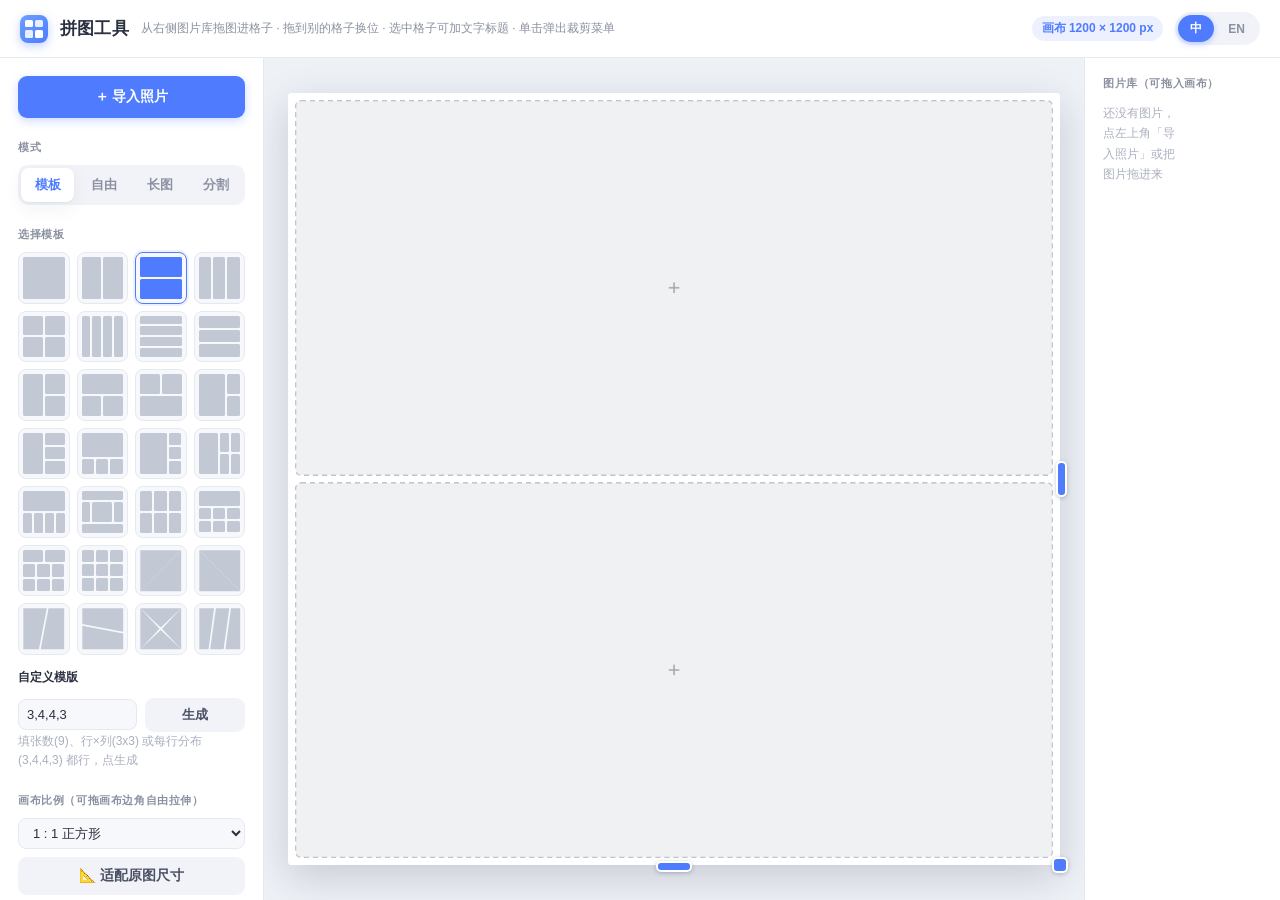
==== commit cbc12987: "Make Split a 4th mode: split on the main canvas, by count/ratio/grid, smart cuts that avoid text Rep" ====
--- a/index.html
+++ b/index.html
@@ -125,23 +125,30 @@
   .cutrow input[type=range] { width:150px; accent-color:var(--accent); }
   .cutout-tabs { width:auto; }
   .cutout-tabs button { padding:7px 16px; }
-  #splitModal { position:fixed; inset:0; background:rgba(25,30,45,.6); backdrop-filter:blur(3px); z-index:200; display:none; align-items:center; justify-content:center; flex-direction:column; gap:14px; padding:12px; }
-  #splitModal.show { display:flex; }
-  #splitCanvas { background:#0c0d10; border-radius:12px; touch-action:none; box-shadow:var(--shadow-lg); }
-  #splitModal .tip2 { color:#eef1f6; font-size:13px; max-width:min(90vw,640px); text-align:center; }
-  .splitBar { display:flex; flex-wrap:wrap; align-items:center; justify-content:center; gap:10px 16px; background:var(--panel); padding:10px 16px; border-radius:12px; max-width:min(94vw,760px); }
-  .splitBar input[type=number] { width:54px; background:var(--panel-2); color:var(--text); border:1px solid var(--border); border-radius:8px; padding:6px 8px; font-size:13px; text-align:center; }
-  .splitBar input[type=number]:focus { outline:none; border-color:var(--accent); box-shadow:0 0 0 3px var(--accent-soft); }
-  .splitPresets { display:flex; gap:5px; flex-wrap:wrap; }
-  .splitPresets button { border:1px solid var(--border); background:var(--panel-2); color:var(--text); padding:6px 10px; border-radius:8px; cursor:pointer; font-size:12px; font-weight:600; transition:.12s; }
-  .splitPresets button:hover { border-color:var(--faint); }
-  .splitPresets button.active { border-color:var(--accent); background:var(--accent-soft); color:var(--accent); }
-  #splitEven,#splitLib { background:#ffffff; color:var(--text); }
-  #splitEven:hover,#splitLib:hover { background:var(--ghost); }
-  #splitDl { background:var(--accent); color:#fff; }
-  #splitDl:hover { background:var(--accent-hover); }
-  .libthumb .spl { position:absolute; left:3px; bottom:3px; width:20px; height:20px; background:rgba(0,0,0,.6); color:#fff; border-radius:6px; font-size:13px; line-height:20px; text-align:center; cursor:pointer; }
-  .libthumb .spl:hover { background:var(--accent); }
+  .split-src { display:flex; align-items:center; gap:10px; background:var(--panel-2); border:1px solid var(--border); border-radius:var(--r-sm); padding:8px; min-height:58px; }
+  .split-src img { width:44px; height:44px; object-fit:cover; border-radius:7px; flex-shrink:0; }
+  .split-src span { font-size:12px; color:var(--muted); line-height:1.5; }
+  .split-opts { margin-top:12px; display:flex; flex-direction:column; gap:10px; }
+  .split-opts label.row { margin-bottom:0; }
+  .split-opts select { flex:1; min-width:0; }
+  .stepper { display:flex; align-items:center; border:1px solid var(--border); border-radius:8px; overflow:hidden; background:var(--panel-2); }
+  .stepper button { border:none; background:transparent; width:30px; height:30px; font-size:16px; color:var(--text); cursor:pointer; }
+  .stepper button:hover { background:var(--ghost-hover); }
+  .stepper input { width:46px; border:none; background:transparent; text-align:center; font-size:14px; font-weight:600; color:var(--text); -moz-appearance:textfield; }
+  .stepper input::-webkit-inner-spin-button { -webkit-appearance:none; }
+  .stepper input:focus { outline:none; }
+  .split-rc { display:flex; gap:10px; }
+  .split-rc label { flex:1; display:flex; align-items:center; gap:6px; font-size:13px; }
+  .split-rc input { width:100%; min-width:0; background:var(--panel-2); color:var(--text); border:1px solid var(--border); border-radius:8px; padding:6px 8px; font-size:13px; text-align:center; }
+  .split-presets { display:grid; grid-template-columns:repeat(3,1fr); gap:6px; margin-top:8px; }
+  .split-presets button { border:1px solid var(--border); background:var(--panel-2); color:var(--text); padding:6px 0; border-radius:8px; cursor:pointer; font-size:12px; font-weight:600; }
+  .split-presets button.active { border-color:var(--accent); background:var(--accent-soft); color:var(--accent); }
+  .split-smart { font-size:12px !important; }
+  .split-opts .btn { margin-bottom:0; }
+  .split-info { font-size:13px; font-weight:600; color:var(--accent); margin:12px 0 6px; }
+  .libthumb.sel { border-color:var(--accent); box-shadow:0 0 0 3px var(--accent-soft); }
+  .stage.scroll { overflow:auto; align-items:flex-start; justify-content:flex-start; }
+  .stage.scroll #canvasWrap { margin:auto; }
   .custom-tpl { display:flex; align-items:center; gap:8px; margin-top:12px; font-size:12px; color:var(--muted); }
   .custom-tpl input { width:56px; background:var(--panel-2); color:var(--text); border:1px solid var(--border); border-radius:8px; padding:7px 8px; font-size:13px; text-align:center; }
   .custom-tpl input:focus { outline:none; border-color:var(--accent); box-shadow:0 0 0 3px var(--accent-soft); }
@@ -222,8 +229,6 @@
     <div class="sec" id="secImport">
       <button class="btn" id="uploadBtn" data-i18n="import">＋ 导入照片</button>
       <input type="file" id="fileInput" accept="image/*" multiple class="hidden">
-      <button class="btn ghost" id="splitBtn" data-i18n="splitBtn">⊞ 分割图片</button>
-      <input type="file" id="splitInput" accept="image/*" class="hidden">
     </div>
     <div class="sec" id="secMode">
       <h3 data-i18n="mode">模式</h3>
@@ -231,6 +236,7 @@
         <button data-mode="template" class="active" data-i18n="modeTemplate">模板</button>
         <button data-mode="free" data-i18n="modeFree">自由</button>
         <button data-mode="strip" data-i18n="modeStrip">长图</button>
+        <button data-mode="split" data-i18n="modeSplit">分割</button>
       </div>
     </div>
     <div class="sec" id="secTpl">
@@ -275,6 +281,48 @@
         <button data-dir="h" data-i18n="dirH">→ 横向</button>
       </div>
       <p class="tip" style="margin-top:8px" data-i18n="stripTip">点击画布上的图块可前移 / 后移 / 移除</p>
+    </div>
+    <div class="sec hidden" id="secSplit">
+      <h3 data-i18n="splitSrcTitle">要分割的图片</h3>
+      <div class="split-src" id="splitSrcBox"></div>
+      <h3 style="margin-top:16px" data-i18n="splitHowTitle">切割方式</h3>
+      <div class="tabs" id="splitMethodTabs">
+        <button data-sm="count" class="active" data-i18n="smCount">按张数</button>
+        <button data-sm="ratio" data-i18n="smRatio">按比例</button>
+        <button data-sm="grid" data-i18n="smGrid">宫格</button>
+      </div>
+      <div class="split-opts">
+        <label class="row" id="smCountRow"><span data-i18n="splitCount">张数</span>
+          <span class="stepper"><button data-step="-1">−</button><input type="number" id="splitCount" min="1" max="50" value="3"><button data-step="1">＋</button></span>
+        </label>
+        <label class="row" id="smRatioRow"><span data-i18n="splitPieceRatio">每张比例</span>
+          <select id="splitRatioSel">
+            <option value="3:4" data-i18n="ratio34">3:4 小红书</option>
+            <option value="1:1" data-i18n="ratio11">1:1 方形</option>
+            <option value="4:5" data-i18n="ratio45">4:5 Instagram</option>
+            <option value="2:3" data-i18n="ratio23">2:3</option>
+            <option value="9:16" data-i18n="ratio916">9:16 全屏</option>
+          </select>
+        </label>
+        <div id="smGridRow">
+          <div class="split-rc">
+            <label><span data-i18n="splitRows">行</span> <input type="number" id="splitRows" min="1" max="20" value="3"></label>
+            <label><span data-i18n="splitCols">列</span> <input type="number" id="splitCols" min="1" max="20" value="3"></label>
+          </div>
+          <div class="split-presets" id="splitPresets">
+            <button data-rc="1,2">1×2</button><button data-rc="2,1">2×1</button><button data-rc="1,3">1×3</button>
+            <button data-rc="2,2">2×2</button><button data-rc="3,3">3×3</button><button data-rc="4,4">4×4</button>
+          </div>
+        </div>
+        <div class="tabs" id="splitDirTabs">
+          <button data-sdir="v" class="active" data-i18n="splitDirV">↓ 上下切</button>
+          <button data-sdir="h" data-i18n="splitDirH">→ 左右切</button>
+        </div>
+        <label class="row split-smart"><span data-i18n="splitSmart">智能避开文字（切在空白处）</span> <input type="checkbox" id="splitSmart" checked></label>
+        <button class="btn ghost" id="splitResetBtn" data-i18n="splitEven">重置分割线</button>
+      </div>
+      <p class="split-info" id="splitInfo"></p>
+      <p class="tip" data-i18n="splitTip">编号就是保存/发布顺序。按比例切时，最后一张是剩下的部分</p>
     </div>
     <div class="sec" id="secStyle">
       <h3 data-i18n="styleTitle">样式调节</h3>
@@ -321,7 +369,7 @@
           <label class="exp-field"><span data-i18n="fmt">格式</span>
             <select id="fmtSel"><option value="png">PNG</option><option value="jpg">JPG</option></select>
           </label>
-          <label class="exp-field"><span data-i18n="size">尺寸</span>
+          <label class="exp-field" id="sizeField"><span data-i18n="size">尺寸</span>
             <select id="sizeSel"><option value="1200" data-i18n="sizeStd">标准 1200px</option><option value="2400" selected data-i18n="sizeHd">高清 2400px</option><option value="4000" data-i18n="sizeUhd">超清 4000px</option></select>
           </label>
         </div>
@@ -376,29 +424,6 @@
     <button id="cutOk" data-i18n="cutApply">✔ 应用抠图</button>
   </div>
 </div>
-<div id="splitModal">
-  <canvas id="splitCanvas"></canvas>
-  <div class="splitBar">
-    <label class="cutrow"><span data-i18n="splitRows">行</span> <input type="number" id="splitRows" min="1" max="10" value="3"></label>
-    <label class="cutrow"><span data-i18n="splitCols">列</span> <input type="number" id="splitCols" min="1" max="10" value="3"></label>
-    <div class="splitPresets" id="splitPresets">
-      <button data-rc="1,2">1×2</button>
-      <button data-rc="2,1">2×1</button>
-      <button data-rc="1,3">1×3</button>
-      <button data-rc="3,1">3×1</button>
-      <button data-rc="2,2">2×2</button>
-      <button data-rc="3,3">3×3</button>
-    </div>
-  </div>
-  <span class="tip2" id="splitInfo"></span>
-  <div class="cropBtns">
-    <button id="splitCancel" data-i18n="cancel">取消</button>
-    <button id="splitEven" data-i18n="splitEven">重置均分</button>
-    <button id="splitLib" data-i18n="splitLib">＋ 存入图片库</button>
-    <button id="splitDl" data-i18n="splitDl">⬇ 下载全部 (ZIP)</button>
-  </div>
-</div>
-
 <script>
 'use strict';
 // ---------- 状态 ----------
@@ -451,9 +476,15 @@
     cutTol:'容差', cutTransparent:'透明', cutWhite:'白底', cutApply:'✔ 应用抠图',
     cutTip:'自动去掉四周接近纯色的背景（适合白墙/纯色底），拖容差调整强度，点图可重选背景色',
     mImport:'＋ 图片', mExport:'⬇ 导出', navLayout:'布局', navStyle:'样式', navExport:'导出',
-    splitBtn:'⊞ 分割图片', popSplit:'⊞ 分割', splitRows:'行', splitCols:'列', splitEven:'重置均分',
-    splitLib:'＋ 存入图片库', splitDl:'⬇ 下载全部 (ZIP)', splitDl1:'⬇ 下载',
-    splitInfo:(n, sz) => `共 ${n} 张${sz ? ` · 每张 ${sz} px` : ''} · 拖动分割线可微调，编号即发布顺序`,
+    modeSplit:'分割', popSplit:'⊞ 分割', hintSplit:'点右侧图片库选一张图 · 拖动画布上的分割线微调 · 拖空白处滚动长图',
+    splitSrcTitle:'要分割的图片', splitNoSrc:'点右侧图片库里的一张图开始（或先导入图片）', srcSizeLabel:(w,h)=>`原图 ${w} × ${h} px`,
+    splitHowTitle:'切割方式', smCount:'按张数', smRatio:'按比例', smGrid:'宫格',
+    splitCount:'张数', splitPieceRatio:'每张比例', splitRows:'行', splitCols:'列',
+    splitDirV:'↓ 上下切', splitDirH:'→ 左右切', splitSmart:'智能避开文字（切在空白处）', splitEven:'重置分割线',
+    splitTip:'编号就是保存/发布顺序。按比例切时，最后一张是剩下的部分',
+    splitInfo:(n, sz) => `共 ${n} 张 · ${sz}`, splitSizeEach:(w,h)=>`每张 ${w} × ${h} px`, splitSizeVar:'尺寸略有不同',
+    splitDl:'⬇ 下载全部 (ZIP)', splitDl1:'⬇ 下载', splitLib:'＋ 存入图片库', splitSaved:n=>`已存入图片库 ${n} 张`,
+    ratio11:'1:1 方形', ratio34:'3:4 小红书', ratio45:'4:5 Instagram', ratio23:'2:3', ratio916:'9:16 全屏',
   },
   en: {
     appName:'Collage', import:'＋ Import Photos', mode:'Mode', modeTemplate:'Grid', modeFree:'Free', modeStrip:'Stitch',
@@ -486,9 +517,15 @@
     cutTol:'Tolerance', cutTransparent:'Transparent', cutWhite:'White BG', cutApply:'✔ Apply Cutout',
     cutTip:'Removes near-solid background from the edges (best for white walls / solid backdrops). Drag tolerance to tune; tap the image to re-pick the background color',
     mImport:'＋ Photo', mExport:'⬇ Export', navLayout:'Layout', navStyle:'Style', navExport:'Export',
-    splitBtn:'⊞ Split Image', popSplit:'⊞ Split', splitRows:'Rows', splitCols:'Cols', splitEven:'Reset Even',
-    splitLib:'＋ Save to Library', splitDl:'⬇ Download All (ZIP)', splitDl1:'⬇ Download',
-    splitInfo:(n, sz) => `${n} piece${n>1?'s':''}${sz ? ` · ${sz} px each` : ''} · drag lines to fine-tune; numbers show posting order`,
+    modeSplit:'Split', popSplit:'⊞ Split', hintSplit:'Click a library photo to split it · drag lines on the canvas to fine-tune · drag empty space to scroll long images',
+    splitSrcTitle:'Image to Split', splitNoSrc:'Click a photo in the library to start (or import one first)', srcSizeLabel:(w,h)=>`Original ${w} × ${h} px`,
+    splitHowTitle:'Split By', smCount:'Count', smRatio:'Ratio', smGrid:'Grid',
+    splitCount:'Pieces', splitPieceRatio:'Piece ratio', splitRows:'Rows', splitCols:'Cols',
+    splitDirV:'↓ Top–Bottom', splitDirH:'→ Left–Right', splitSmart:'Avoid cutting text (cut in gaps)', splitEven:'Reset Lines',
+    splitTip:'Numbers are the save/posting order. In Ratio mode the last piece is whatever is left',
+    splitInfo:(n, sz) => `${n} piece${n>1?'s':''} · ${sz}`, splitSizeEach:(w,h)=>`${w} × ${h} px each`, splitSizeVar:'sizes vary slightly',
+    splitDl:'⬇ Download All (ZIP)', splitDl1:'⬇ Download', splitLib:'＋ Save to Library', splitSaved:n=>`Saved ${n} piece${n>1?'s':''} to library`,
+    ratio11:'1:1 Square', ratio34:'3:4 Portrait', ratio45:'4:5 Instagram', ratio23:'2:3', ratio916:'9:16 Full screen',
   },
 };
 function t(k) { const v = I18N[lang][k]; return v !== undefined ? v : I18N.zh[k]; }
@@ -499,7 +536,6 @@
   document.querySelectorAll('[data-i18n-ph]').forEach(el => { el.placeholder = t(el.dataset.i18nPh); });
   document.querySelectorAll('#langSw button').forEach(b => b.classList.toggle('active', b.dataset.lang === lang));
   renderTray(); updateSidebar(); render();
-  if (sp) drawSplit();
 }
 
 const canvas = document.getElementById('canvas');
@@ -556,6 +592,7 @@
 function canvasSize() {
   if (mode === 'template') return baseSize();
   if (mode === 'free') { const b = baseSize(); return [b[0]*pages, b[1]]; }
+  if (mode === 'split') return splitPreviewSize();
   const list = stripOrder.map(id => photoById(id)).filter(Boolean);
   if (!list.length) return [1000, 700];
   if (stripDir === 'v') {
@@ -757,6 +794,7 @@
 }
 function renderScene(c, W, H, showUI) {
   c.clearRect(0, 0, W, H);
+  if (mode === 'split') { renderSplitScene(c, W, H); return; }
   if (bgType === 'color') { c.fillStyle = bg; c.fillRect(0, 0, W, H); }
   else if (bgType === 'image' && bgImg) drawBgImage(c, W, H);
   // transparent: 不填充
@@ -851,7 +889,14 @@
 function fitCanvas() {
   const availW = Math.max(stage.clientWidth - 48, 100);
   const availH = Math.max(stage.clientHeight - 48, 100);
-  const s = Math.min(availW / canvas.width, availH / canvas.height, 1);
+  let s = Math.min(availW / canvas.width, availH / canvas.height, 1);
+  stage.classList.toggle('scroll', mode === 'split');
+  if (mode === 'split' && splitSrc != null) {
+    // 长图不要缩成细条：保证可读宽度/高度，超出部分在舞台内滚动
+    const minW = Math.min(availW, 420), minH = Math.min(availH, 280);
+    if (canvas.width * s < minW) s = minW / canvas.width;
+    if (canvas.height * s < minH) s = minH / canvas.height;
+  }
   canvas.style.width = Math.round(canvas.width * s) + 'px';
   canvas.style.height = Math.round(canvas.height * s) + 'px';
 }
@@ -859,10 +904,12 @@
   const [W, H] = canvasSize();
   if (canvas.width !== W) canvas.width = W;
   if (canvas.height !== H) canvas.height = H;
+  if (mode === 'split') fitCanvas();   // 分割模式按显示尺寸画线宽/手柄，需先定好显示尺寸
   renderScene(ctx, W, H, true);
   fitCanvas();
-  canvas.classList.toggle('alpha', bgTransparent);
-  document.getElementById('sizeLabel').textContent = t('sizeLabel')(W, H);
+  canvas.classList.toggle('alpha', bgTransparent || mode === 'split');
+  const src = mode === 'split' ? splitSource() : null;
+  document.getElementById('sizeLabel').textContent = src ? t('srcSizeLabel')(src.cr.sw, src.cr.sh) : t('sizeLabel')(W, H);
 }
 window.addEventListener('resize', render);
 
@@ -986,18 +1033,20 @@
 }
 
 // ---------- 模式切换 ----------
-const hintKey = { template:'hintTemplate', free:'hintFree', strip:'hintStrip' };
-document.querySelectorAll('.tabs [data-mode]').forEach(b => {
-  b.onclick = () => {
-    mode = b.dataset.mode;
-    document.querySelectorAll('.tabs [data-mode]').forEach(e => e.classList.toggle('active', e === b));
-    selCell = -1; selFree = -1; selStrip = -1;
-    hidePop();
-    updateSidebar();
-    render();
-    renderTray();
-  };
-});
+const hintKey = { template:'hintTemplate', free:'hintFree', strip:'hintStrip', split:'hintSplit' };
+function setMode(m) {
+  mode = m;
+  document.querySelectorAll('.tabs [data-mode]').forEach(e => e.classList.toggle('active', e.dataset.mode === m));
+  selCell = -1; selFree = -1; selStrip = -1;
+  if (m === 'split' && splitSrc == null && photos.length) setSplitSource(photos[photos.length - 1].id);
+  if (m === 'split' && mPanel === 'style') mPanel = 'layout';
+  hidePop();
+  updateSidebar();
+  render();
+  renderTray();
+  applyMobilePanel();
+}
+document.querySelectorAll('.tabs [data-mode]').forEach(b => { b.onclick = () => setMode(b.dataset.mode); });
 document.querySelectorAll('[data-dir]').forEach(b => {
   b.onclick = () => {
     stripDir = b.dataset.dir;
@@ -1008,7 +1057,18 @@
 });
 function updateSidebar() {
   document.getElementById('secTpl').classList.toggle('hidden', mode !== 'template');
-  document.getElementById('secAspect').classList.toggle('hidden', mode === 'strip');
+  document.getElementById('secAspect').classList.toggle('hidden', mode === 'strip' || mode === 'split');
+  document.getElementById('secStyle').classList.toggle('hidden', mode === 'split');
+  document.getElementById('secSplit').classList.toggle('hidden', mode !== 'split');
+  document.getElementById('sizeField').classList.toggle('hidden', mode === 'split');
+  document.querySelector('#mNav [data-mpanel="style"]').classList.toggle('hidden', mode === 'split');
+  if (mode === 'split') {
+    const pieces = (splitXs.length - 1) * (splitYs.length - 1);
+    document.getElementById('exportBtn').textContent = pieces > 1 ? t('splitDl') : t('splitDl1');
+    updateSplitPanel();
+  } else {
+    document.getElementById('exportBtn').textContent = t('exportBtn');
+  }
   document.getElementById('secFreeTpl').classList.toggle('hidden', mode !== 'free');
   document.getElementById('secPages').classList.toggle('hidden', mode !== 'free');
   document.getElementById('secStrip').classList.toggle('hidden', mode !== 'strip');
@@ -1018,7 +1078,7 @@
   document.getElementById('secFree').classList.toggle('hidden', !(freeItem && freeItems[selFree].type !== 'group'));
   document.getElementById('modeHint').textContent = t(hintKey[mode]);
   document.getElementById('pageInfo').textContent = t('pageInfo')(pages);
-  wrap.classList.toggle('noresize', mode === 'strip');
+  wrap.classList.toggle('noresize', mode === 'strip' || mode === 'split');
   if (cellSel) {
     const cell = cells[selCell];
     document.getElementById('zoomSlider').value = Math.round(cell.zoom*100);
@@ -1161,6 +1221,7 @@
   let first = true;
   [...files].filter(f => f.type.startsWith('image/')).forEach(f => {
     const toCell = first && targetCell != null ? targetCell : null;
+    const isFirst = first;
     first = false;
     const url = URL.createObjectURL(f);
     const img = new Image();
@@ -1178,6 +1239,7 @@
       const bw = Math.min(b[0], b[1]) * 0.45;
       const k = freeItems.length;
       freeItems.push({ p: p.id, x: b[0]/2 + (k%5-2)*40, y: b[1]/2 + (k%5-2)*40, w: bw, h: bw*img.height/img.width, scale:1, rot:0, crop:null });
+      if (mode === 'split' && (isFirst || splitSrc == null)) setSplitSource(p.id);   // 分割模式：导入的图直接作为分割源
       renderTray();
       render();
     };
@@ -1231,11 +1293,10 @@
   }
   photos.forEach(p => {
     const d = document.createElement('div');
-    d.className = 'libthumb';
+    d.className = 'libthumb' + (mode === 'split' && p.id === splitSrc ? ' sel' : '');
     d.draggable = true;
-    d.innerHTML = `<img src="${p.url}"><span class="del">×</span><span class="spl" title="${t('popSplit')}">⊞</span>`;
+    d.innerHTML = `<img src="${p.url}"><span class="del">×</span>`;
     d.querySelector('.del').onclick = ev => { ev.stopPropagation(); removePhoto(p.id); };
-    d.querySelector('.spl').onclick = ev => { ev.stopPropagation(); openSplit(p.img); };
     d.ondragstart = ev => { dragPhotoId = p.id; ev.dataTransfer.setData('text/plain', p.id); };
     d.onclick = () => placeFromLibrary(p.id);
     libGrid.appendChild(d);
@@ -1244,6 +1305,7 @@
 function placeFromLibrary(id) {
   const p = photoById(id);
   if (!p) return;
+  if (mode === 'split') { setSplitSource(id); return; }
   if (mode === 'template') {
     const empty = cells.findIndex(c => c.p == null);
     if (empty >= 0) { cells[empty] = { p:id, zoom:1, ox:0, oy:0, crop:null, text:null }; selCell = empty; }
@@ -1323,6 +1385,7 @@
   freeItems = freeItems.filter(it => it.type === 'group' || it.p !== id);
   freeItems.forEach(it => { if (it.type === 'group') it.sub.forEach(sc => { if (sc.p === id) { sc.p = null; sc.crop = null; } }); });
   cells.forEach(c => { if (c.p === id) { c.p = null; c.zoom = 1; c.ox = 0; c.oy = 0; c.crop = null; } });
+  if (splitSrc === id) { splitSrc = null; splitCrop = null; }
   selCell = -1; selFree = -1; selStrip = -1;
   hidePop();
   updateSidebar(); renderTray(); render();
@@ -1334,6 +1397,7 @@
   if (dragPhotoId == null) return;
   e.preventDefault();
   const pt = toCanvas(e);
+  if (mode === 'split') { setSplitSource(dragPhotoId); dragPhotoId = null; return; }
   if (mode === 'strip') {
     // 按拖放位置插入长图序列（拖到某块中点之前就排在它前面）；若已在序列中则移动到该位置
     const rects = stripRects(canvas.width, canvas.height);
@@ -1420,6 +1484,12 @@
   const pt = toCanvas(e);
   downClient = { x: e.clientX, y: e.clientY };
   canvas.setPointerCapture(e.pointerId);
+  if (mode === 'split') {
+    // 命中分割线 → 拖线；否则拖空白处滚动长图
+    drag = splitHit(pt, canvas.width / canvas.getBoundingClientRect().width)
+      || { type:'splitpan', x:e.clientX, y:e.clientY, sl:stage.scrollLeft, st:stage.scrollTop };
+    return;
+  }
   if (mode === 'template') {
     const rects = cellRects(canvas.width, canvas.height);
     const i = rects.findIndex(r => pointInShape(r, pt));
@@ -1478,6 +1548,7 @@
   return { x: dx*c - dy*s, y: dx*s + dy*c };
 }
 canvas.addEventListener('pointermove', e => {
+  if (mode === 'split') { splitPointerMove(e, toCanvas(e)); return; }
   if (!drag) return;
   const pt = toCanvas(e);
   if (drag.type === 'pan') {
@@ -1529,6 +1600,7 @@
 canvas.addEventListener('pointerup', e => {
   const d = drag;
   drag = null;
+  if (mode === 'split') { downClient = null; return; }
   // 拖到别的格子 → 交换两格内容（拖到空格即移过去）
   if (d && d.type === 'pan' && swapTarget >= 0 && swapTarget !== d.i) {
     const tmp = cells[d.i]; cells[d.i] = cells[swapTarget]; cells[swapTarget] = tmp;
@@ -1549,7 +1621,7 @@
     showPop(e.clientX, e.clientY, [
       [t('popCrop'), () => openCellCrop(i)],
       [t('popCutout'), () => openCellCut(i)],
-      [t('popSplit'), () => { const ph = photoById(cells[i].p); if (ph) openSplit(ph.img, cells[i].crop); }],
+      [t('popSplit'), () => { const ph = photoById(cells[i].p); if (ph) openSplit(ph.id, cells[i].crop); }],
       [t('popRemove'), () => { cells[i] = { p:null, zoom:1, ox:0, oy:0, crop:null }; selCell = -1; updateSidebar(); render(); }],
     ]);
   } else if (mode === 'template' && selCell >= 0 && cells[selCell] && cells[selCell].p == null) {
@@ -1567,7 +1639,7 @@
       if (k >= 0 && it.sub[k] && it.sub[k].p != null) {
         btns.push([t('popCrop'), () => openGroupCrop(i, k)]);
         btns.push([t('popCutout'), () => openGroupCut(i, k)]);
-        btns.push([t('popSplit'), () => { const sc = it.sub[k], ph = sc && photoById(sc.p); if (ph) openSplit(ph.img, sc.crop); }]);
+        btns.push([t('popSplit'), () => { const sc = it.sub[k], ph = sc && photoById(sc.p); if (ph) openSplit(ph.id, sc.crop); }]);
         btns.push([t('popCellClear'), () => { it.sub[k] = { p:null, crop:null, text:null }; render(); }]);
       }
       btns.push([t('popDelGroup'), () => { freeItems.splice(i, 1); selFree = -1; updateSidebar(); render(); }]);
@@ -1576,7 +1648,7 @@
       showPop(e.clientX, e.clientY, [
         [t('popCrop'), () => openFreeCrop(i)],
         [t('popCutout'), () => openFreeCut(i)],
-        [t('popSplit'), () => { const ph = photoById(it.p); if (ph) openSplit(ph.img, it.crop); }],
+        [t('popSplit'), () => { const ph = photoById(it.p); if (ph) openSplit(ph.id, it.crop); }],
         [t('popDelete'), () => { freeItems.splice(i, 1); selFree = -1; updateSidebar(); render(); }],
       ]);
     }
@@ -1585,7 +1657,7 @@
     showPop(e.clientX, e.clientY, [
       [t('popCrop'), () => openStripCrop(i)],
       [t('popCutout'), () => openStripCut(i)],
-      [t('popSplit'), () => { const id = stripOrder[i], ph = photoById(id); if (ph) openSplit(ph.img, stripCrops[id]); }],
+      [t('popSplit'), () => { const id = stripOrder[i], ph = photoById(id); if (ph) openSplit(ph.id, stripCrops[id]); }],
       [t('popUp'), () => {
         if (i > 0) { [stripOrder[i-1], stripOrder[i]] = [stripOrder[i], stripOrder[i-1]]; selStrip = i-1; renderTray(); render(); }
       }],
@@ -1880,127 +1952,247 @@
   fn(crop);
 };
 
-// ---------- 分割图片（按行×列切成多张，可拖动分割线；下载 ZIP 或存入图片库） ----------
-const splitModal = document.getElementById('splitModal');
-const splitCanvas = document.getElementById('splitCanvas');
-const spx = splitCanvas.getContext('2d');
-let sp = null;        // {img, cr:{sx,sy,sw,sh}, xs:[0..1], ys:[0..1]} 分割线位置为 0~1 比例
-let spDrag = null;    // {axis:'x'|'y', i}
+// ---------- 分割模式（第 4 种模式：在主画布上切图，按张数 / 按比例 / 宫格，可智能避开文字） ----------
+let splitSrc = null, splitCrop = null;      // 源图 id 与可选裁剪区域
+let splitMethod = 'count', splitDir = 'v', splitSmart = true;
+let splitCount = 3, splitRows = 3, splitCols = 3, splitRatio = '3:4';
+let splitXs = [0, 1], splitYs = [0, 1];     // 分割线位置（0~1 比例）
+let splitProf = null;                       // 智能切割用的行/列“起伏度”缓存
+let splitFlash = '', splitFlashTimer = 0;
 function evenCuts(n) { return Array.from({ length: n + 1 }, (_, i) => i / n); }
-function clampRC(v) { return Math.max(1, Math.min(10, Math.round(+v) || 1)); }
-function openSplit(img, crop) {
-  const cr = crop || { sx:0, sy:0, sw:img.width, sh:img.height };
-  const maxW = Math.min(innerWidth * 0.9, 1000), maxH = innerHeight * 0.58;
-  const s = Math.min(maxW / cr.sw, maxH / cr.sh);
-  splitCanvas.width = Math.max(1, Math.round(cr.sw * s));
-  splitCanvas.height = Math.max(1, Math.round(cr.sh * s));
-  sp = { img, cr, xs: null, ys: null };
-  setSplitGrid(document.getElementById('splitRows').value, document.getElementById('splitCols').value);
-  splitModal.classList.add('show');
-}
-function closeSplit() { splitModal.classList.remove('show'); sp = null; spDrag = null; }
-function setSplitGrid(r, c) {
-  if (!sp) return;
-  r = clampRC(r); c = clampRC(c);
-  document.getElementById('splitRows').value = r;
-  document.getElementById('splitCols').value = c;
-  sp.ys = evenCuts(r); sp.xs = evenCuts(c);
-  drawSplit();
+function clampInt(v, lo, hi) { return Math.max(lo, Math.min(hi, Math.round(+v) || lo)); }
+function splitSource() {
+  const ph = splitSrc != null ? photoById(splitSrc) : null;
+  if (!ph) return null;
+  return { ph, img: ph.img, cr: splitCrop || { sx:0, sy:0, sw:ph.img.width, sh:ph.img.height } };
+}
+// 预览画布尺寸：限制总像素，避免超长图超出手机浏览器画布上限（导出时仍用原图像素）
+function splitPreviewSize() {
+  const s = splitSource();
+  if (!s) return [900, 600];
+  const { sw, sh } = s.cr;
+  const k = Math.min(1, Math.sqrt(8e6 / (sw * sh)), 16000 / Math.max(sw, sh));
+  return [Math.max(1, Math.round(sw * k)), Math.max(1, Math.round(sh * k))];
+}
+function setSplitSource(id, crop) {
+  splitSrc = id; splitCrop = crop || null; splitProf = null;
+  const s = splitSource();
+  if (s) {
+    // 按图片形状给默认值：竖图上下切，横图左右切；长图默认每张约 3:4 / 1:1
+    const ar = s.cr.sh / s.cr.sw;
+    splitDir = ar >= 1 ? 'v' : 'h';
+    if (ar >= 2) splitCount = clampInt(ar * 3 / 4, 2, 50);
+    else if (ar <= 0.5) splitCount = clampInt(1 / ar, 2, 50);
+  }
+  stage.scrollTop = 0; stage.scrollLeft = 0;
+  renderLibrary();
+  layoutSplit();
+}
+// 从其它模式的弹出菜单跳到分割模式
+function openSplit(id, crop) { setSplitSource(id, crop); setMode('split'); }
+// 按比例：每张固定宽高比，最后一张是余下部分（太窄就并入上一张）
+function ratioCuts(len, piece) {
+  const full = Math.floor(len / piece), rem = len / piece - full;
+  if (full < 1) return [0, 1];
+  const cuts = [0];
+  for (let i = 1; i <= full; i++) cuts.push(Math.min(1, i * piece / len));
+  if (rem < 0.15) cuts[cuts.length - 1] = 1; else cuts.push(1);
+  return cuts;
+}
+function layoutSplit() {
+  const s = splitSource();
+  splitXs = [0, 1]; splitYs = [0, 1];
+  if (s) {
+    const { sw, sh } = s.cr;
+    if (splitMethod === 'grid') { splitYs = evenCuts(splitRows); splitXs = evenCuts(splitCols); }
+    else if (splitMethod === 'count') { if (splitDir === 'v') splitYs = evenCuts(splitCount); else splitXs = evenCuts(splitCount); }
+    else {
+      const [rw, rh] = splitRatio.split(':').map(Number);
+      if (splitDir === 'v') splitYs = ratioCuts(sh, sw * rh / rw); else splitXs = ratioCuts(sw, sh * rw / rh);
+    }
+    // 宫格保持严格等分，只有按张数/按比例才智能避开文字
+    if (splitSmart && splitMethod !== 'grid') { const p = splitProfiles(s); splitYs = snapCuts(splitYs, p.rows); splitXs = snapCuts(splitXs, p.cols); }
+  }
+  updateSidebar(); render();
+}
+// 每一行（列）的亮度标准差：空白/纯色行≈0，有文字或图案的行较大
+function splitProfiles(s) {
+  const key = s.ph.id + ':' + s.cr.sx + ',' + s.cr.sy + ',' + s.cr.sw + ',' + s.cr.sh;
+  if (splitProf && splitProf.key === key) return splitProf;
+  const { img, cr } = s;
+  const prof = (w, h, alongRows) => {
+    const cv = document.createElement('canvas'); cv.width = w; cv.height = h;
+    const c = cv.getContext('2d', { willReadFrequently:true });
+    c.fillStyle = '#fff'; c.fillRect(0, 0, w, h);
+    c.drawImage(img, cr.sx, cr.sy, cr.sw, cr.sh, 0, 0, w, h);
+    const d = c.getImageData(0, 0, w, h).data;
+    const n = alongRows ? h : w, m = alongRows ? w : h, raw = new Float32Array(n);
+    for (let i = 0; i < n; i++) {
+      let sum = 0, sum2 = 0;
+      for (let j = 0; j < m; j++) {
+        const p = ((alongRows ? i : j) * w + (alongRows ? j : i)) * 4;
+        const L = 0.299*d[p] + 0.587*d[p+1] + 0.114*d[p+2];
+        sum += L; sum2 += L * L;
+      }
+      const mean = sum / m;
+      raw[i] = Math.sqrt(Math.max(0, sum2 / m - mean * mean));
+    }
+    // 取相邻 ±2 行最大值：保证切线上下一小段都是空白
+    const out = new Float32Array(n);
+    for (let i = 0; i < n; i++) { let mx = 0; for (let k = Math.max(0, i-2); k <= Math.min(n-1, i+2); k++) mx = Math.max(mx, raw[k]); out[i] = mx; }
+    return out;
+  };
+  splitProf = {
+    key,
+    rows: prof(Math.max(1, Math.min(cr.sw, 240)), Math.max(1, Math.min(cr.sh, 6000)), true),
+    cols: prof(Math.max(1, Math.min(cr.sw, 6000)), Math.max(1, Math.min(cr.sh, 240)), false),
+  };
+  return splitProf;
+}
+// 把每条分割线挪到附近最“空”的位置（空白区的中间）；附近没有明显空白就不动，照片类图片保持均分
+function snapCuts(cuts, prof) {
+  if (cuts.length <= 2) return cuts;
+  const n = prof.length, out = cuts.slice(), FLAT = 3;
+  for (let i = 1; i < cuts.length - 1; i++) {
+    const gap = Math.min(cuts[i] - out[i-1], cuts[i+1] - cuts[i]);
+    const j0 = Math.min(n - 1, Math.round(cuts[i] * n)), win = Math.max(1, Math.round(gap * 0.2 * n));
+    const lo = Math.max(1, j0 - win), hi = Math.min(n - 2, j0 + win);
+    let best = j0, bestScore = Infinity;
+    for (let j = lo; j <= hi; j++) {
+      const sc = prof[j] + 2 * Math.abs(j - j0) / win;
+      if (sc < bestScore) { bestScore = sc; best = j; }
+    }
+    if (prof[best] < FLAT) {
+      let a = best, b = best;                       // 落在空白带里 → 取这段空白的中间
+      while (a > lo && prof[a-1] < FLAT) a--;
+      while (b < hi && prof[b+1] < FLAT) b++;
+      out[i] = ((a + b) / 2 + 0.5) / n;
+    } else if (prof[best] < prof[j0] * 0.5) out[i] = (best + 0.5) / n;
+  }
+  return out;
 }
 // 分割线换算成原图像素边界
 function splitEdges() {
-  const { cr } = sp;
+  const { cr } = splitSource();
   return {
-    xs: sp.xs.map(f => cr.sx + Math.round(f * cr.sw)),
-    ys: sp.ys.map(f => cr.sy + Math.round(f * cr.sh)),
+    xs: splitXs.map(f => cr.sx + Math.round(f * cr.sw)),
+    ys: splitYs.map(f => cr.sy + Math.round(f * cr.sh)),
   };
 }
-function drawSplit() {
-  if (!sp) return;
-  const W = splitCanvas.width, H = splitCanvas.height, { img, cr, xs, ys } = sp;
-  spx.clearRect(0, 0, W, H);
-  spx.drawImage(img, cr.sx, cr.sy, cr.sw, cr.sh, 0, 0, W, H);
-  // 分割线：深色描边 + 白线，保证在任何图上都看得清
+function renderSplitScene(c, W, H) {
+  const s = splitSource();
+  if (!s) {
+    c.fillStyle = '#f0f1f3'; c.fillRect(0, 0, W, H);
+    c.fillStyle = '#a0a4ae'; c.font = '26px -apple-system,"PingFang SC","Microsoft YaHei",sans-serif';
+    c.textAlign = 'center'; c.textBaseline = 'middle';
+    c.fillText(t('splitNoSrc'), W/2, H/2);
+    return;
+  }
+  c.drawImage(s.img, s.cr.sx, s.cr.sy, s.cr.sw, s.cr.sh, 0, 0, W, H);
+  const k = W / Math.max(1, parseFloat(canvas.style.width) || W);   // 1 个屏幕像素对应的画布像素，保证线条粗细在屏幕上一致
   const line = (x1, y1, x2, y2) => {
-    spx.beginPath(); spx.moveTo(x1, y1); spx.lineTo(x2, y2);
-    spx.strokeStyle = 'rgba(0,0,0,.45)'; spx.lineWidth = 4; spx.stroke();
-    spx.strokeStyle = '#ffffff'; spx.lineWidth = 2; spx.stroke();
+    c.beginPath(); c.moveTo(x1, y1); c.lineTo(x2, y2);
+    c.strokeStyle = 'rgba(0,0,0,.45)'; c.lineWidth = 4*k; c.stroke();
+    c.setLineDash([10*k, 6*k]); c.strokeStyle = '#ffffff'; c.lineWidth = 2*k; c.stroke(); c.setLineDash([]);
   };
-  for (let i = 1; i < xs.length - 1; i++) line(xs[i]*W, 0, xs[i]*W, H);
-  for (let i = 1; i < ys.length - 1; i++) line(0, ys[i]*H, W, ys[i]*H);
+  for (let i = 1; i < splitXs.length - 1; i++) line(splitXs[i]*W, 0, splitXs[i]*W, H);
+  for (let i = 1; i < splitYs.length - 1; i++) line(0, splitYs[i]*H, W, splitYs[i]*H);
+  const rows = splitYs.length - 1, cols = splitXs.length - 1;
+  // 编号（从左到右、从上到下）
+  c.font = `700 ${13*k}px -apple-system,"PingFang SC","Microsoft YaHei",sans-serif`;
+  c.textAlign = 'center'; c.textBaseline = 'middle';
+  for (let r = 0; r < rows; r++) for (let q = 0; q < cols; q++) {
+    const pw = (splitXs[q+1] - splitXs[q]) * W, ph = (splitYs[r+1] - splitYs[r]) * H;
+    if (Math.min(pw, ph) < 30*k || rows * cols === 1) continue;
+    const cx = splitXs[q]*W + 20*k, cy = splitYs[r]*H + 20*k;   // 编号放在每块左上角，不挡内容
+    c.fillStyle = 'rgba(20,24,35,.62)'; c.beginPath(); c.arc(cx, cy, 13*k, 0, 7); c.fill();
+    c.fillStyle = '#fff'; c.fillText(String(r * cols + q + 1), cx, cy + k);
+  }
   // 拖动手柄
-  spx.fillStyle = '#4f7cff'; spx.strokeStyle = '#fff'; spx.lineWidth = 2;
-  for (let i = 1; i < xs.length - 1; i++) { spx.beginPath(); spx.arc(xs[i]*W, H/2, 8, 0, 7); spx.fill(); spx.stroke(); }
-  for (let i = 1; i < ys.length - 1; i++) { spx.beginPath(); spx.arc(W/2, ys[i]*H, 8, 0, 7); spx.fill(); spx.stroke(); }
-  // 编号（从左到右、从上到下）
-  const rows = ys.length - 1, cols = xs.length - 1;
-  const fs = Math.max(11, Math.min(18, Math.min(W / cols, H / rows) / 6));
-  spx.font = `700 ${fs}px -apple-system,"PingFang SC","Microsoft YaHei",sans-serif`;
-  spx.textAlign = 'center'; spx.textBaseline = 'middle';
-  for (let r = 0; r < rows; r++) for (let c = 0; c < cols; c++) {
-    const cx = (xs[c] + xs[c+1]) / 2 * W, cy = (ys[r] + ys[r+1]) / 2 * H, rr = fs * 0.95;
-    spx.fillStyle = 'rgba(0,0,0,.55)';
-    spx.beginPath(); spx.arc(cx, cy, rr, 0, 7); spx.fill();
-    spx.fillStyle = '#fff'; spx.fillText(String(r * cols + c + 1), cx, cy + 0.5);
-  }
-  // 信息：张数 + （尺寸一致时）每张像素
-  const e = splitEdges();
-  const ws = new Set(), hs = new Set();
-  for (let c = 0; c < cols; c++) ws.add(e.xs[c+1] - e.xs[c]);
-  for (let r = 0; r < rows; r++) hs.add(e.ys[r+1] - e.ys[r]);
-  const sz = ws.size === 1 && hs.size === 1 ? `${[...ws][0]} × ${[...hs][0]}` : '';
-  document.getElementById('splitInfo').textContent = t('splitInfo')(rows * cols, sz);
-  document.getElementById('splitDl').textContent = rows * cols > 1 ? t('splitDl') : t('splitDl1');
-  document.querySelectorAll('#splitPresets button').forEach(b => b.classList.toggle('active', b.dataset.rc === `${rows},${cols}`));
-}
-function splitPt(e) {
-  const b = splitCanvas.getBoundingClientRect();
-  return { x: (e.clientX - b.left) * splitCanvas.width / b.width, y: (e.clientY - b.top) * splitCanvas.height / b.height, k: splitCanvas.width / b.width };
-}
-function splitHit(p) {
-  const W = splitCanvas.width, H = splitCanvas.height;
-  let best = null, bd = 14 * p.k;
-  for (let i = 1; i < sp.xs.length - 1; i++) { const d = Math.abs(p.x - sp.xs[i]*W); if (d < bd) { bd = d; best = { axis:'x', i }; } }
-  for (let i = 1; i < sp.ys.length - 1; i++) { const d = Math.abs(p.y - sp.ys[i]*H); if (d < bd) { bd = d; best = { axis:'y', i }; } }
+  c.fillStyle = '#4f7cff'; c.strokeStyle = '#fff'; c.lineWidth = 2*k;
+  // 手柄放在当前可视区域的中线上，长图滚到哪都能抓到
+  const cb = canvas.getBoundingClientRect(), sb = stage.getBoundingClientRect();
+  const hx = cb.width ? Math.min(W - 16*k, Math.max(16*k, (sb.left + sb.width/2 - cb.left) * k)) : W/2;
+  const hy = cb.height ? Math.min(H - 16*k, Math.max(16*k, (sb.top + sb.height/2 - cb.top) * k)) : H/2;
+  for (let i = 1; i < splitXs.length - 1; i++) { c.beginPath(); c.arc(splitXs[i]*W, hy, 8*k, 0, 7); c.fill(); c.stroke(); }
+  for (let i = 1; i < splitYs.length - 1; i++) { c.beginPath(); c.arc(hx, splitYs[i]*H, 8*k, 0, 7); c.fill(); c.stroke(); }
+}
+function splitHit(pt, k) {
+  if (!splitSource()) return null;
+  const W = canvas.width, H = canvas.height;
+  let best = null, bd = 14 * k;
+  for (let i = 1; i < splitXs.length - 1; i++) { const d = Math.abs(pt.x - splitXs[i]*W); if (d < bd) { bd = d; best = { type:'splitline', axis:'x', i }; } }
+  for (let i = 1; i < splitYs.length - 1; i++) { const d = Math.abs(pt.y - splitYs[i]*H); if (d < bd) { bd = d; best = { type:'splitline', axis:'y', i }; } }
   return best;
 }
-splitCanvas.addEventListener('pointerdown', e => {
-  if (!sp) return;
-  spDrag = splitHit(splitPt(e));
-  if (spDrag) splitCanvas.setPointerCapture(e.pointerId);
+function splitPointerMove(e, pt) {
+  if (!drag) {
+    const h = splitHit(pt, canvas.width / canvas.getBoundingClientRect().width);
+    const scrollable = stage.scrollHeight > stage.clientHeight + 1 || stage.scrollWidth > stage.clientWidth + 1;
+    canvas.style.cursor = h ? (h.axis === 'x' ? 'ew-resize' : 'ns-resize') : (scrollable ? 'grab' : 'default');
+    return;
+  }
+  if (drag.type === 'splitpan') {
+    stage.scrollLeft = drag.sl - (e.clientX - drag.x);
+    stage.scrollTop = drag.st - (e.clientY - drag.y);
+    render();
+    return;
+  }
+  const arr = drag.axis === 'x' ? splitXs : splitYs, i = drag.i, MIN = 0.01;
+  const f = drag.axis === 'x' ? pt.x / canvas.width : pt.y / canvas.height;
+  arr[i] = Math.max(arr[i-1] + MIN, Math.min(arr[i+1] - MIN, f));
+  updateSplitPanel(); render();
+}
+stage.addEventListener('scroll', () => { if (mode === 'split') render(); });   // 手柄跟随可视区域
+function setVal(id, v) { const el = document.getElementById(id); if (el !== document.activeElement) el.value = v; }
+function updateSplitPanel() {
+  const s = splitSource();
+  const box = document.getElementById('splitSrcBox');
+  box.innerHTML = s ? `<img src="${s.ph.url}"><span>${s.cr.sw} × ${s.cr.sh} px</span>` : `<span>${t('splitNoSrc')}</span>`;
+  document.querySelectorAll('#splitMethodTabs button').forEach(b => b.classList.toggle('active', b.dataset.sm === splitMethod));
+  document.querySelectorAll('#splitDirTabs button').forEach(b => b.classList.toggle('active', b.dataset.sdir === splitDir));
+  document.getElementById('smCountRow').classList.toggle('hidden', splitMethod !== 'count');
+  document.getElementById('smRatioRow').classList.toggle('hidden', splitMethod !== 'ratio');
+  document.getElementById('smGridRow').classList.toggle('hidden', splitMethod !== 'grid');
+  document.getElementById('splitDirTabs').classList.toggle('hidden', splitMethod === 'grid');
+  document.querySelector('.split-smart').classList.toggle('hidden', splitMethod === 'grid');
+  setVal('splitCount', splitCount); setVal('splitRows', splitRows); setVal('splitCols', splitCols);
+  document.getElementById('splitRatioSel').value = splitRatio;
+  document.getElementById('splitSmart').checked = splitSmart;
+  document.querySelectorAll('#splitPresets button').forEach(b => b.classList.toggle('active', b.dataset.rc === `${splitRows},${splitCols}`));
+  const info = document.getElementById('splitInfo');
+  if (splitFlash) { info.textContent = splitFlash; return; }
+  if (!s) { info.textContent = ''; return; }
+  const e = splitEdges(), ws = new Set(), hs = new Set();
+  for (let q = 0; q < e.xs.length - 1; q++) ws.add(e.xs[q+1] - e.xs[q]);
+  for (let r = 0; r < e.ys.length - 1; r++) hs.add(e.ys[r+1] - e.ys[r]);
+  const n = (e.xs.length - 1) * (e.ys.length - 1);
+  info.textContent = t('splitInfo')(n, ws.size === 1 && hs.size === 1 ? t('splitSizeEach')([...ws][0], [...hs][0]) : t('splitSizeVar'));
+}
+document.querySelectorAll('#splitMethodTabs button').forEach(b => { b.onclick = () => { splitMethod = b.dataset.sm; layoutSplit(); }; });
+document.querySelectorAll('#splitDirTabs button').forEach(b => { b.onclick = () => { splitDir = b.dataset.sdir; layoutSplit(); }; });
+document.getElementById('splitCount').oninput = e => { if (e.target.value !== '') { splitCount = clampInt(e.target.value, 1, 50); layoutSplit(); } };
+document.getElementById('splitCount').onblur = () => updateSplitPanel();
+document.querySelectorAll('#smCountRow [data-step]').forEach(b => {
+  b.onclick = ev => { ev.preventDefault(); splitCount = clampInt(splitCount + +b.dataset.step, 1, 50); layoutSplit(); };
 });
-splitCanvas.addEventListener('pointermove', e => {
-  if (!sp) return;
-  const p = splitPt(e);
-  if (!spDrag) {
-    const h = splitHit(p);
-    splitCanvas.style.cursor = h ? (h.axis === 'x' ? 'ew-resize' : 'ns-resize') : 'default';
-    return;
-  }
-  const arr = spDrag.axis === 'x' ? sp.xs : sp.ys, i = spDrag.i, MIN = 0.02;
-  const f = spDrag.axis === 'x' ? p.x / splitCanvas.width : p.y / splitCanvas.height;
-  arr[i] = Math.max(arr[i-1] + MIN, Math.min(arr[i+1] - MIN, f));
-  drawSplit();
+document.getElementById('splitRows').oninput = e => { if (e.target.value !== '') { splitRows = clampInt(e.target.value, 1, 20); layoutSplit(); } };
+document.getElementById('splitCols').oninput = e => { if (e.target.value !== '') { splitCols = clampInt(e.target.value, 1, 20); layoutSplit(); } };
+document.querySelectorAll('#splitPresets button').forEach(b => {
+  b.onclick = () => { [splitRows, splitCols] = b.dataset.rc.split(',').map(Number); layoutSplit(); };
 });
-const spEnd = () => spDrag = null;
-splitCanvas.addEventListener('pointerup', spEnd);
-splitCanvas.addEventListener('pointercancel', spEnd);
-document.getElementById('splitRows').oninput = e => { if (e.target.value !== '') setSplitGrid(e.target.value, document.getElementById('splitCols').value); };
-document.getElementById('splitCols').oninput = e => { if (e.target.value !== '') setSplitGrid(document.getElementById('splitRows').value, e.target.value); };
-document.querySelectorAll('#splitPresets button').forEach(b => {
-  b.onclick = () => { const [r, c] = b.dataset.rc.split(','); setSplitGrid(r, c); };
-});
-document.getElementById('splitEven').onclick = () => { if (sp) setSplitGrid(sp.ys.length - 1, sp.xs.length - 1); };
-document.getElementById('splitCancel').onclick = closeSplit;
+document.getElementById('splitRatioSel').onchange = e => { splitRatio = e.target.value; layoutSplit(); };
+document.getElementById('splitSmart').onchange = e => { splitSmart = e.target.checked; layoutSplit(); };
+document.getElementById('splitResetBtn').onclick = () => layoutSplit();
 // 按当前分割线切出每一块（行优先顺序），返回 [{r, c, cv}]
 function splitPieces(fmt) {
-  const e = splitEdges(), out = [];
+  const s = splitSource(), e = splitEdges(), out = [];
   for (let r = 0; r < e.ys.length - 1; r++) for (let c = 0; c < e.xs.length - 1; c++) {
     const sx = e.xs[c], sy = e.ys[r], w = Math.max(1, e.xs[c+1] - sx), h = Math.max(1, e.ys[r+1] - sy);
     const cv = document.createElement('canvas'); cv.width = w; cv.height = h;
     const c2 = cv.getContext('2d');
     if (fmt === 'jpg') { c2.fillStyle = '#ffffff'; c2.fillRect(0, 0, w, h); }  // JPG 无透明，补白底
-    c2.drawImage(sp.img, sx, sy, w, h, 0, 0, w, h);
+    c2.drawImage(s.img, sx, sy, w, h, 0, 0, w, h);
     out.push({ r, c, cv });
   }
   return out;
@@ -2052,23 +2244,21 @@
   a.href = URL.createObjectURL(blob); a.download = name; a.click();
   setTimeout(() => URL.revokeObjectURL(a.href), 4000);
 }
-document.getElementById('splitDl').onclick = async () => {
-  if (!sp) return;
+async function splitDownload() {
+  if (!splitSource()) { alert(t('splitNoSrc')); return; }
   const fmt = document.getElementById('fmtSel').value;
   const pieces = splitPieces(fmt), stamp = Date.now();
-  const rows = sp.ys.length - 1, cols = sp.xs.length - 1;
   if (pieces.length === 1) { downloadBlob(await canvasBlob(pieces[0].cv, fmt), `split_${stamp}.${fmt}`); return; }
   const pad = String(pieces.length).length;
   const files = await Promise.all(pieces.map(async (p, i) => ({
     name: `${String(i + 1).padStart(pad, '0')}_r${p.r + 1}c${p.c + 1}.${fmt}`,
     data: new Uint8Array(await (await canvasBlob(p.cv, fmt)).arrayBuffer()),
   })));
-  downloadBlob(makeZip(files), `split_${rows}x${cols}_${stamp}.zip`);
-};
-document.getElementById('splitLib').onclick = async () => {
-  if (!sp) return;
+  downloadBlob(makeZip(files), `split_${pieces.length}_${stamp}.zip`);
+}
+async function splitToLibrary() {
+  if (!splitSource()) { alert(t('splitNoSrc')); return; }
   const pieces = splitPieces('png');
-  closeSplit();
   // 等全部加载完再按顺序加入，保证图片库里的顺序 = 分割编号
   const loaded = await Promise.all(pieces.map(async p => {
     const url = URL.createObjectURL(await canvasBlob(p.cv, 'png'));
@@ -2077,19 +2267,11 @@
     return { img, url };
   }));
   loaded.forEach(({ img, url }) => photos.push({ id: nextId++, img, url }));
-  renderTray(); render();
-};
-// 侧栏“分割图片”：选一张图 → 加入图片库并打开分割
-document.getElementById('splitBtn').onclick = () => document.getElementById('splitInput').click();
-document.getElementById('splitInput').onchange = e => {
-  const f = e.target.files[0];
-  e.target.value = '';
-  if (!f || !f.type.startsWith('image/')) return;
-  const url = URL.createObjectURL(f);
-  const img = new Image();
-  img.onload = () => { photos.push({ id: nextId++, img, url }); renderTray(); openSplit(img); };
-  img.src = url;
-};
+  splitFlash = t('splitSaved')(loaded.length);
+  clearTimeout(splitFlashTimer);
+  splitFlashTimer = setTimeout(() => { splitFlash = ''; updateSplitPanel(); }, 2500);
+  renderTray(); updateSidebar();
+}
 
 // ---------- 自由模式按钮 ----------
 document.getElementById('cropFreeBtn').onclick = () => { if (selFree >= 0) openFreeCrop(selFree); };
@@ -2114,7 +2296,6 @@
   }
   if (e.key === 'Escape' && cm) { cropModal.classList.remove('show'); cm = null; }
   if (e.key === 'Escape' && cutState) { cutModal.classList.remove('show'); cutState = null; }
-  if (e.key === 'Escape' && sp) closeSplit();
 });
 
 // ---------- 导出 ----------
@@ -2142,6 +2323,7 @@
 }
 document.getElementById('exportBtn').onclick = () => {
   if (!photos.length) { alert(t('alertNoPhoto')); return; }
+  if (mode === 'split') { splitDownload(); return; }
   const fmt = document.getElementById('fmtSel').value;
   const off = composeCanvas(fmt);
   const a = document.createElement('a');
@@ -2152,13 +2334,14 @@
 };
 document.getElementById('saveLibBtn').onclick = () => {
   if (!photos.length) { alert(t('alertNoPhoto')); return; }
+  if (mode === 'split') { splitToLibrary(); return; }
   addComposedToLibrary();
 };
 document.getElementById('clearBtn').onclick = () => {
   if (!photos.length || confirm(t('confirmClear'))) {
     photos.forEach(p => URL.revokeObjectURL(p.url));
     photos = []; freeItems = []; stripOrder = []; stripCrops = {};
-    pages = 1; customSize = null;
+    pages = 1; customSize = null; splitSrc = null; splitCrop = null;
     selStrip = -1;
     initCells(); renderTray(); render();
   }
@@ -2172,7 +2355,7 @@
 // ---------- 手机底部标签栏（布局 / 样式 / 导出） ----------
 let mPanel = 'layout';
 const M_GROUPS = {
-  layout: ['secTpl','secAspect','secFreeTpl','secPages','secStrip','secCell','secFree'],
+  layout: ['secTpl','secAspect','secFreeTpl','secPages','secStrip','secSplit','secCell','secFree'],
   style:  ['secStyle'],
   export: ['secExport'],
 };
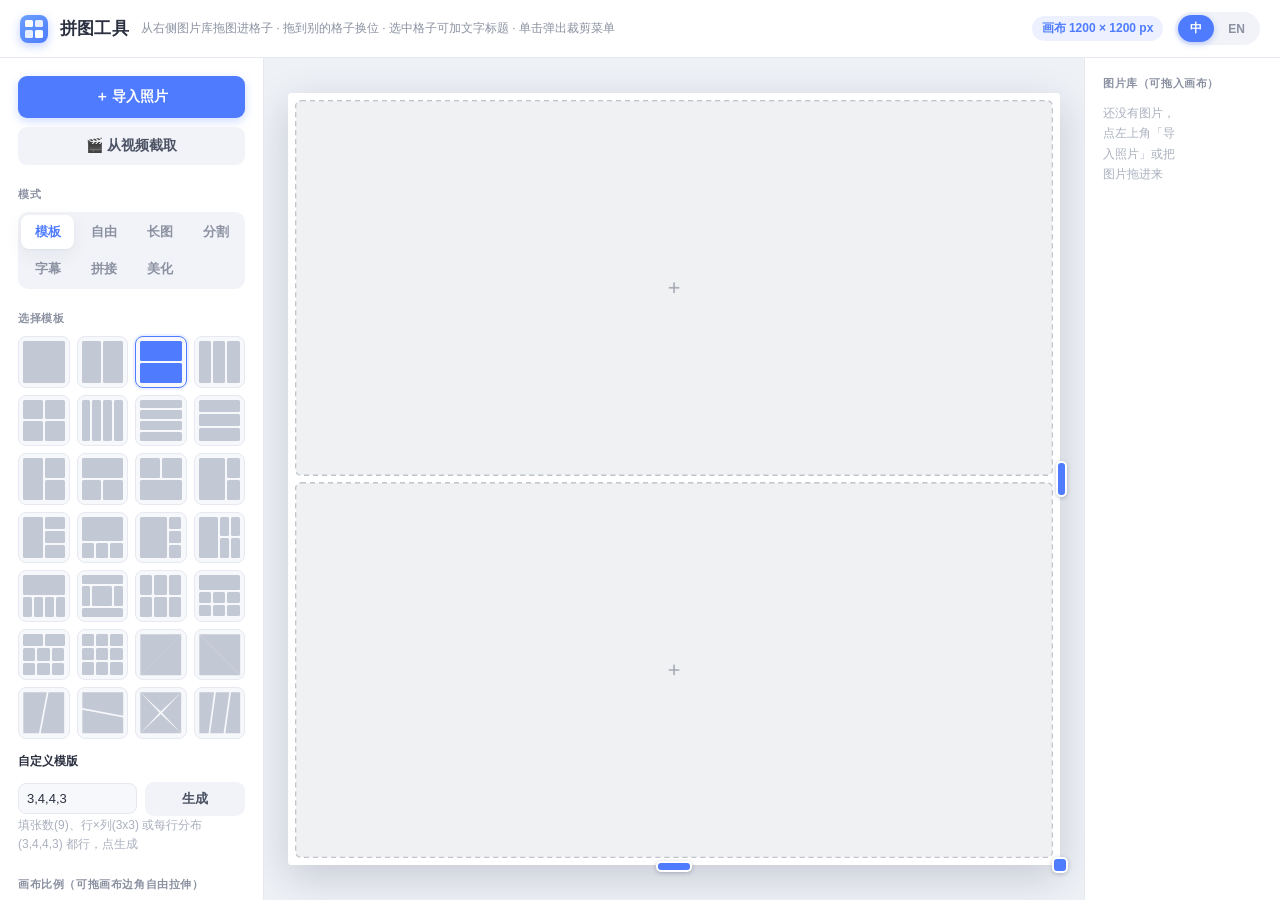
==== commit 02577e8a: "Add subtitle, smart stitch, video, markup and mockup tools; split into files - Split the single inde" ====
--- a/index.html
+++ b/index.html
@@ -7,209 +7,7 @@
 <link rel="icon" type="image/svg+xml" href="data:image/svg+xml,%3Csvg%20xmlns%3D%22http%3A//www.w3.org/2000/svg%22%20viewBox%3D%220%200%20100%20100%22%3E%3Cdefs%3E%3ClinearGradient%20id%3D%22g%22%20x1%3D%220%22%20y1%3D%220%22%20x2%3D%221%22%20y2%3D%221%22%3E%3Cstop%20offset%3D%220%22%20stop-color%3D%22%235a9dff%22/%3E%3Cstop%20offset%3D%221%22%20stop-color%3D%22%233f6fff%22/%3E%3C/linearGradient%3E%3C/defs%3E%3Crect%20width%3D%22100%22%20height%3D%22100%22%20rx%3D%2224%22%20fill%3D%22url%28%23g%29%22/%3E%3Crect%20x%3D%2224%22%20y%3D%2224%22%20width%3D%2222%22%20height%3D%2222%22%20rx%3D%225%22%20fill%3D%22%23ffffff%22/%3E%3Crect%20x%3D%2254%22%20y%3D%2224%22%20width%3D%2222%22%20height%3D%2222%22%20rx%3D%225%22%20fill%3D%22%23ffffff%22%20opacity%3D%220.85%22/%3E%3Crect%20x%3D%2224%22%20y%3D%2254%22%20width%3D%2222%22%20height%3D%2222%22%20rx%3D%225%22%20fill%3D%22%23ffffff%22%20opacity%3D%220.85%22/%3E%3Crect%20x%3D%2254%22%20y%3D%2254%22%20width%3D%2222%22%20height%3D%2222%22%20rx%3D%225%22%20fill%3D%22%23ffffff%22/%3E%3C/svg%3E">
 <link rel="apple-touch-icon" href="data:image/svg+xml,%3Csvg%20xmlns%3D%22http%3A//www.w3.org/2000/svg%22%20viewBox%3D%220%200%20100%20100%22%3E%3Cdefs%3E%3ClinearGradient%20id%3D%22g%22%20x1%3D%220%22%20y1%3D%220%22%20x2%3D%221%22%20y2%3D%221%22%3E%3Cstop%20offset%3D%220%22%20stop-color%3D%22%235a9dff%22/%3E%3Cstop%20offset%3D%221%22%20stop-color%3D%22%233f6fff%22/%3E%3C/linearGradient%3E%3C/defs%3E%3Crect%20width%3D%22100%22%20height%3D%22100%22%20rx%3D%2224%22%20fill%3D%22url%28%23g%29%22/%3E%3Crect%20x%3D%2224%22%20y%3D%2224%22%20width%3D%2222%22%20height%3D%2222%22%20rx%3D%225%22%20fill%3D%22%23ffffff%22/%3E%3Crect%20x%3D%2254%22%20y%3D%2224%22%20width%3D%2222%22%20height%3D%2222%22%20rx%3D%225%22%20fill%3D%22%23ffffff%22%20opacity%3D%220.85%22/%3E%3Crect%20x%3D%2224%22%20y%3D%2254%22%20width%3D%2222%22%20height%3D%2222%22%20rx%3D%225%22%20fill%3D%22%23ffffff%22%20opacity%3D%220.85%22/%3E%3Crect%20x%3D%2254%22%20y%3D%2254%22%20width%3D%2222%22%20height%3D%2222%22%20rx%3D%225%22%20fill%3D%22%23ffffff%22/%3E%3C/svg%3E">
 <meta name="theme-color" content="#3f6fff">
-<style>
-  :root{
-    --bg:#eef1f6; --panel:#ffffff; --panel-2:#f7f8fb; --border:#e6e9f0;
-    --text:#2b3040; --muted:#8b91a1; --faint:#aab0be;
-    --accent:#4f7cff; --accent-hover:#3f6cf0; --accent-soft:#edf1ff;
-    --ghost:#f1f3f8; --ghost-hover:#e7eaf2;
-    --shadow:0 1px 2px rgba(20,30,60,.04),0 6px 20px rgba(20,30,60,.06);
-    --shadow-lg:0 12px 40px rgba(20,30,60,.18);
-    --r:12px; --r-sm:9px;
-  }
-  * { margin:0; padding:0; box-sizing:border-box; }
-  body { font-family:-apple-system,BlinkMacSystemFont,"Segoe UI","PingFang SC","Microsoft YaHei",sans-serif; background:var(--bg); color:var(--text); height:100vh; display:flex; flex-direction:column; overflow:hidden; -webkit-font-smoothing:antialiased; }
-  header { padding:12px 20px; background:var(--panel); display:flex; align-items:center; gap:12px; border-bottom:1px solid var(--border); z-index:10; }
-  header .logo { width:28px; height:28px; border-radius:8px; background:linear-gradient(135deg,#6aa0ff,#4f7cff); display:grid; grid-template-columns:1fr 1fr; gap:2.5px; padding:5px; flex-shrink:0; box-shadow:0 3px 10px rgba(79,124,255,.35); }
-  header .logo i { background:#fff; border-radius:1.5px; }
-  header .logo i:nth-child(2),header .logo i:nth-child(3){ opacity:.85; }
-  header h1 { font-size:17px; font-weight:700; letter-spacing:.2px; color:var(--text); }
-  header .hint { font-size:12px; color:var(--muted); }
-  #sizeLabel { margin-left:auto; color:var(--accent); font-size:12px; font-weight:600; background:var(--accent-soft); padding:4px 10px; border-radius:20px; }
-  .langsw { display:flex; background:var(--ghost); border-radius:20px; padding:3px; gap:2px; }
-  .langsw button { border:none; background:transparent; color:var(--muted); padding:5px 12px; border-radius:16px; cursor:pointer; font-size:12px; font-weight:600; transition:.15s; }
-  .langsw button.active { background:var(--accent); color:#fff; box-shadow:0 2px 6px rgba(79,124,255,.35); }
-  .main { flex:1; display:flex; min-height:0; }
-  .sidebar { width:264px; background:var(--panel); border-right:1px solid var(--border); padding:18px; overflow-y:auto; flex-shrink:0; }
-  .stage { flex:1; display:flex; align-items:center; justify-content:center; padding:28px; min-width:0; overflow:hidden; background:var(--bg); }
-  #canvasWrap { position:relative; }
-  #canvas { display:block; box-shadow:var(--shadow-lg); background:#fff; touch-action:none; border-radius:4px; }
-  #canvas.alpha { background-color:#fff; background-image:linear-gradient(45deg,#dde1ea 25%,transparent 25%),linear-gradient(-45deg,#dde1ea 25%,transparent 25%),linear-gradient(45deg,transparent 75%,#dde1ea 75%),linear-gradient(-45deg,transparent 75%,#dde1ea 75%); background-size:20px 20px; background-position:0 0,0 10px,10px -10px,-10px 0px; }
-  .rz { position:absolute; background:var(--accent); border:2px solid #fff; border-radius:5px; z-index:5; box-shadow:0 1px 4px rgba(20,30,60,.25); }
-  .rz[data-dir="r"]  { right:-7px; top:50%; width:11px; height:36px; margin-top:-18px; cursor:ew-resize; }
-  .rz[data-dir="b"]  { bottom:-7px; left:50%; width:36px; height:11px; margin-left:-18px; cursor:ns-resize; }
-  .rz[data-dir="rb"] { right:-8px; bottom:-8px; width:16px; height:16px; cursor:nwse-resize; }
-  #canvasWrap.noresize .rz { display:none; }
-  .tray { background:var(--panel); border-top:1px solid var(--border); padding:12px 18px; display:flex; gap:10px; align-items:center; overflow-x:auto; min-height:88px; flex-shrink:0; }
-  .tray .thumb { position:relative; width:62px; height:62px; border-radius:10px; overflow:hidden; flex-shrink:0; cursor:grab; border:2px solid transparent; box-shadow:var(--shadow); }
-  .tray .thumb img { width:100%; height:100%; object-fit:cover; display:block; pointer-events:none; }
-  .tray .thumb .del { position:absolute; top:3px; right:3px; width:18px; height:18px; background:rgba(0,0,0,.6); color:#fff; border-radius:50%; font-size:12px; line-height:18px; text-align:center; cursor:pointer; }
-  .tray .thumb.dragover { border-color:var(--accent); }
-  .tray .empty-tip { color:var(--muted); font-size:13px; }
-  .sec { margin-bottom:22px; }
-  .sec h3 { font-size:11px; color:var(--muted); margin-bottom:10px; font-weight:700; letter-spacing:.6px; text-transform:uppercase; }
-  .tabs { display:flex; background:var(--ghost); border-radius:10px; padding:3px; gap:3px; }
-  .tabs button { flex:1; border:none; background:transparent; color:var(--muted); padding:8px 0; border-radius:8px; cursor:pointer; font-size:13px; font-weight:600; transition:.15s; }
-  .tabs button.active { background:var(--panel); color:var(--accent); box-shadow:var(--shadow); }
-  .tpls { display:grid; grid-template-columns:repeat(4,1fr); gap:7px; }
-  .tpl { position:relative; aspect-ratio:1; background:var(--panel-2); border:1.5px solid var(--border); border-radius:8px; cursor:pointer; transition:.15s; }
-  .tpl:hover { border-color:var(--faint); }
-  .tpl.active { border-color:var(--accent); box-shadow:0 0 0 2px var(--accent-soft); }
-  .tpl .grid { position:absolute; inset:3px; }
-  .tpl i { position:absolute; background:#c2c8d4; border-radius:1.5px; }
-  .tpl.active i { background:var(--accent); }
-  .tpl .pc { fill:#c2c8d4; }
-  .tpl.active .pc { fill:var(--accent); }
-  label.row { display:flex; align-items:center; justify-content:space-between; font-size:13px; color:var(--text); margin-bottom:12px; gap:8px; }
-  input[type=range] { flex:1; accent-color:var(--accent); height:4px; }
-  input[type=color] { width:38px; height:26px; border:1px solid var(--border); border-radius:7px; background:none; cursor:pointer; padding:2px; }
-  select { background:var(--panel-2); color:var(--text); border:1px solid var(--border); border-radius:8px; padding:6px 10px; font-size:13px; cursor:pointer; transition:.15s; }
-  select:hover { border-color:var(--faint); }
-  select:focus { outline:none; border-color:var(--accent); box-shadow:0 0 0 3px var(--accent-soft); }
-  .btn { display:block; width:100%; padding:10px 0; border:none; border-radius:var(--r-sm); cursor:pointer; font-size:14px; font-weight:600; margin-bottom:9px; transition:.15s; }
-  .btn.primary { background:var(--accent); color:#fff; box-shadow:0 3px 10px rgba(79,124,255,.28); }
-  .btn.primary:hover { background:var(--accent-hover); }
-  .btn.ghost { background:var(--ghost); color:#4a5163; }
-  .btn.ghost:hover { background:var(--ghost-hover); }
-  .btnrow { display:flex; gap:7px; }
-  .btnrow .btn { flex:1; font-size:13px; padding:8px 0; }
-  .val { color:var(--muted); font-size:12px; min-width:30px; text-align:right; font-variant-numeric:tabular-nums; }
-  .tip { font-size:12px; color:var(--faint); line-height:1.65; }
-  #uploadBtn { background:var(--accent); color:#fff; font-weight:700; padding:12px 0; font-size:14px; box-shadow:0 3px 10px rgba(79,124,255,.28); }
-  #uploadBtn:hover { background:var(--accent-hover); }
-  .hidden { display:none !important; }
-  #dropOverlay { position:fixed; inset:0; background:rgba(79,124,255,.1); border:3px dashed var(--accent); z-index:99; display:none; align-items:center; justify-content:center; pointer-events:none; }
-  #dropOverlay span { background:var(--accent); color:#fff; padding:14px 30px; border-radius:14px; font-size:16px; font-weight:600; box-shadow:var(--shadow-lg); }
-  body.dropping #dropOverlay { display:flex; }
-  #pop { position:fixed; z-index:120; background:var(--panel); border:1px solid var(--border); border-radius:12px; padding:6px; display:none; gap:4px; box-shadow:var(--shadow-lg); }
-  #pop button { border:none; background:transparent; color:var(--text); padding:9px 14px; border-radius:8px; cursor:pointer; font-size:13px; white-space:nowrap; font-weight:500; transition:.12s; }
-  #pop button:hover { background:var(--accent-soft); color:var(--accent); }
-  #cropModal { position:fixed; inset:0; background:rgba(25,30,45,.6); backdrop-filter:blur(3px); z-index:200; display:none; align-items:center; justify-content:center; flex-direction:column; gap:18px; }
-  #cropModal.show { display:flex; }
-  #cropCanvas { background:#0c0d10; border-radius:12px; touch-action:none; box-shadow:var(--shadow-lg); }
-  #cropModal .tip2 { color:#eef1f6; font-size:13px; }
-  .cropBtns { display:flex; gap:12px; flex-wrap:wrap; justify-content:center; }
-  .cropBtns button { padding:11px 28px; border:none; border-radius:10px; cursor:pointer; font-size:14px; font-weight:600; transition:.15s; }
-  #cropOk { background:var(--accent); color:#fff; }
-  #cropOk:hover { background:var(--accent-hover); }
-  #cropReset,#cropCancel { background:#ffffff; color:var(--text); }
-  #cropReset:hover,#cropCancel:hover { background:var(--ghost); }
-  .library { width:196px; background:var(--panel); border-left:1px solid var(--border); padding:18px; overflow-y:auto; flex-shrink:0; }
-  .library h3 { font-size:11px; color:var(--muted); margin-bottom:12px; font-weight:700; letter-spacing:.6px; text-transform:uppercase; }
-  .libgrid { display:grid; grid-template-columns:1fr 1fr; gap:9px; }
-  .libthumb { position:relative; aspect-ratio:1; border-radius:10px; overflow:hidden; cursor:grab; border:2px solid transparent; background:var(--panel-2); box-shadow:var(--shadow); transition:.15s; }
-  .libthumb:hover { border-color:var(--accent); }
-  .libthumb img { width:100%; height:100%; object-fit:cover; display:block; pointer-events:none; }
-  .libthumb .del { position:absolute; top:3px; right:3px; width:18px; height:18px; background:rgba(0,0,0,.6); color:#fff; border-radius:50%; font-size:12px; line-height:18px; text-align:center; cursor:pointer; }
-  .libempty { color:var(--faint); font-size:12px; line-height:1.7; }
-  input[type=text].capt { width:100%; background:var(--panel-2); color:var(--text); border:1px solid var(--border); border-radius:8px; padding:8px 10px; font-size:13px; margin-bottom:8px; transition:.15s; }
-  input[type=text].capt:focus { outline:none; border-color:var(--accent); box-shadow:0 0 0 3px var(--accent-soft); }
-  input[type=checkbox] { accent-color:var(--accent); }
-  #secFreeTpl .tpls { grid-template-columns:repeat(4,1fr); }
-  .export-card { background:var(--panel-2); border:1px solid var(--border); border-radius:var(--r); padding:12px; margin-bottom:10px; }
-  .exp-grid { display:grid; grid-template-columns:1fr 1fr; gap:9px; margin-bottom:11px; }
-  .exp-field { display:flex; flex-direction:column; gap:5px; font-size:11px; color:var(--muted); font-weight:600; letter-spacing:.3px; }
-  .exp-field select { width:100%; }
-  .export-card .btn { margin-bottom:8px; }
-  .export-card .btn:last-child { margin-bottom:0; }
-  .btn.danger { color:#e5484d; }
-  .btn.danger:hover { background:#fdecec; }
-  .subh { font-size:12px; color:var(--text); font-weight:600; margin-bottom:8px; }
-  #cutModal { position:fixed; inset:0; background:rgba(25,30,45,.6); backdrop-filter:blur(3px); z-index:200; display:none; align-items:center; justify-content:center; flex-direction:column; gap:14px; }
-  #cutModal.show { display:flex; }
-  #cutCanvas { border-radius:12px; touch-action:none; box-shadow:var(--shadow-lg); cursor:crosshair;
-    background-color:#fff; background-image:linear-gradient(45deg,#dde1ea 25%,transparent 25%),linear-gradient(-45deg,#dde1ea 25%,transparent 25%),linear-gradient(45deg,transparent 75%,#dde1ea 75%),linear-gradient(-45deg,transparent 75%,#dde1ea 75%); background-size:20px 20px; background-position:0 0,0 10px,10px -10px,-10px 0px; }
-  #cutModal .tip2 { color:#eef1f6; font-size:13px; max-width:min(90vw,640px); text-align:center; }
-  .cutBar { display:flex; align-items:center; gap:18px; background:var(--panel); padding:10px 16px; border-radius:12px; }
-  .cutrow { display:flex; align-items:center; gap:10px; font-size:13px; color:var(--text); }
-  .cutrow input[type=range] { width:150px; accent-color:var(--accent); }
-  .cutout-tabs { width:auto; }
-  .cutout-tabs button { padding:7px 16px; }
-  .split-src { display:flex; align-items:center; gap:10px; background:var(--panel-2); border:1px solid var(--border); border-radius:var(--r-sm); padding:8px; min-height:58px; }
-  .split-src img { width:44px; height:44px; object-fit:cover; border-radius:7px; flex-shrink:0; }
-  .split-src span { font-size:12px; color:var(--muted); line-height:1.5; }
-  .split-opts { margin-top:12px; display:flex; flex-direction:column; gap:10px; }
-  .split-opts label.row { margin-bottom:0; }
-  .split-opts select { flex:1; min-width:0; }
-  .stepper { display:flex; align-items:center; border:1px solid var(--border); border-radius:8px; overflow:hidden; background:var(--panel-2); }
-  .stepper button { border:none; background:transparent; width:30px; height:30px; font-size:16px; color:var(--text); cursor:pointer; }
-  .stepper button:hover { background:var(--ghost-hover); }
-  .stepper input { width:46px; border:none; background:transparent; text-align:center; font-size:14px; font-weight:600; color:var(--text); -moz-appearance:textfield; }
-  .stepper input::-webkit-inner-spin-button { -webkit-appearance:none; }
-  .stepper input:focus { outline:none; }
-  .split-rc { display:flex; gap:10px; }
-  .split-rc label { flex:1; display:flex; align-items:center; gap:6px; font-size:13px; }
-  .split-rc input { width:100%; min-width:0; background:var(--panel-2); color:var(--text); border:1px solid var(--border); border-radius:8px; padding:6px 8px; font-size:13px; text-align:center; }
-  .split-presets { display:grid; grid-template-columns:repeat(3,1fr); gap:6px; margin-top:8px; }
-  .split-presets button { border:1px solid var(--border); background:var(--panel-2); color:var(--text); padding:6px 0; border-radius:8px; cursor:pointer; font-size:12px; font-weight:600; }
-  .split-presets button.active { border-color:var(--accent); background:var(--accent-soft); color:var(--accent); }
-  .split-smart { font-size:12px !important; }
-  .split-opts .btn { margin-bottom:0; }
-  .split-info { font-size:13px; font-weight:600; color:var(--accent); margin:12px 0 6px; }
-  .libthumb.sel { border-color:var(--accent); box-shadow:0 0 0 3px var(--accent-soft); }
-  .stage.scroll { overflow:auto; align-items:flex-start; justify-content:flex-start; }
-  .stage.scroll #canvasWrap { margin:auto; }
-  .custom-tpl { display:flex; align-items:center; gap:8px; margin-top:12px; font-size:12px; color:var(--muted); }
-  .custom-tpl input { width:56px; background:var(--panel-2); color:var(--text); border:1px solid var(--border); border-radius:8px; padding:7px 8px; font-size:13px; text-align:center; }
-  .custom-tpl input:focus { outline:none; border-color:var(--accent); box-shadow:0 0 0 3px var(--accent-soft); }
-  .custom-tpl .btn { width:auto; flex:1; margin:0; padding:8px 0; font-size:13px; }
-  .custom-tpl .ctl { flex-shrink:0; }
-  .custom-tpl + .custom-tpl { margin-top:8px; }
-  .custom-tpl input.spec { flex:1; min-width:0; width:auto; text-align:left; }
-  ::-webkit-scrollbar { width:9px; height:9px; }
-  ::-webkit-scrollbar-thumb { background:#d2d7e0; border-radius:5px; border:2px solid var(--panel); }
-  ::-webkit-scrollbar-thumb:hover { background:#bcc3d0; }
-  .m-only { display:none; }
-  #mNav { display:none; }
-  .mpanel-hide { display:none !important; }
-  /* ---------- 手机 / 窄屏自适应（醒图风格：上预览 + 下面板 + 底部标签栏） ---------- */
-  @media (max-width: 820px) {
-    header { padding:9px 14px; gap:10px; }
-    header h1 { font-size:15px; }
-    header .hint { display:none; }
-    #sizeLabel { display:none; }
-    .langsw { margin-left:auto; }
-    .m-only { display:inline-flex; align-items:center; justify-content:center; }
-    #mExport { border:none; background:var(--accent); color:#fff; font-weight:700; font-size:13px; padding:8px 16px; border-radius:20px; cursor:pointer; box-shadow:0 2px 8px rgba(79,124,255,.35); }
-    #mImport { border:none; background:var(--ghost); color:var(--text); font-weight:700; font-size:13px; padding:8px 14px; border-radius:20px; cursor:pointer; }
-    .main { flex-direction:column; min-height:0; }
-    .stage { order:1; flex:1 1 auto; min-height:38vh; padding:10px; }
-    #canvas { border-radius:6px; }
-    /* 图片库：横向缩略图条，仅“布局”标签显示 */
-    .library { order:2; width:auto; border-left:none; border-top:1px solid var(--border); padding:6px 12px; flex:0 0 auto; }
-    .library h3 { display:none; }
-    .libgrid { display:flex; gap:7px; overflow-x:auto; padding-bottom:2px; }
-    .libthumb { width:48px; height:48px; aspect-ratio:auto; flex-shrink:0; }
-    /* 下方控制面板 */
-    .sidebar { order:3; width:100%; border-right:none; border-top:1px solid var(--border); flex:0 0 auto; max-height:32vh; padding:10px 14px; }
-    .sidebar .sec { margin-bottom:11px; }
-    .sidebar .sec h3, .sidebar .subh { margin-bottom:6px; }
-    #secImport { display:none; }            /* 手机端用顶部/模式区导入即可，节省空间 */
-    /* 模板、模版组缩略图：单行横向滑动 */
-    .tpls, #secFreeTpl .tpls { display:flex; overflow-x:auto; gap:8px; padding-bottom:2px; }
-    .tpls .tpl { width:60px; flex-shrink:0; }
-    /* 画布比例做成横向 chips（把 select 也放大好点） */
-    #aspectSel { width:100%; }
-    .btn, .tabs button, select, #pop button { min-height:40px; }
-    .tabs button { font-size:14px; padding:7px 0; }
-    .sidebar .btn { padding:9px 0; margin-bottom:7px; }
-    .tray { display:none !important; }       /* 长图排序用画布拖拽即可 */
-    .rz[data-dir="r"] { width:14px; height:48px; margin-top:-24px; right:-9px; }
-    .rz[data-dir="b"] { height:14px; width:48px; margin-left:-24px; bottom:-9px; }
-    .rz[data-dir="rb"] { width:22px; height:22px; right:-11px; bottom:-11px; }
-    /* 底部标签栏 */
-    #mNav { display:flex; flex:0 0 auto; border-top:1px solid var(--border); background:var(--panel); padding-bottom:env(safe-area-inset-bottom); }
-    #mNav button { flex:1; border:none; background:transparent; padding:6px 0 7px; cursor:pointer; display:flex; flex-direction:column; align-items:center; gap:2px; color:var(--muted); }
-    #mNav button span { font-size:16px; line-height:1; }
-    #mNav button em { font-style:normal; font-size:10px; font-weight:600; }
-    #mNav button.active { color:var(--accent); }
-  }
-  @media (max-width: 480px) {
-    header h1 { font-size:14px; }
-    .langsw button { padding:5px 9px; }
-    #mExport { padding:7px 13px; }
-  }
-</style>
+<link rel="stylesheet" href="css/app.css">
 </head>
 <body>
 <header>
@@ -229,14 +27,19 @@
     <div class="sec" id="secImport">
       <button class="btn" id="uploadBtn" data-i18n="import">＋ 导入照片</button>
       <input type="file" id="fileInput" accept="image/*" multiple class="hidden">
+      <button class="btn ghost" id="vidOpenBtn" style="margin-top:9px" data-i18n="vidOpen">🎬 从视频截取</button>
+      <input type="file" id="vidInput" accept="video/*" class="hidden">
     </div>
     <div class="sec" id="secMode">
       <h3 data-i18n="mode">模式</h3>
-      <div class="tabs">
+      <div class="tabs mode-tabs">
         <button data-mode="template" class="active" data-i18n="modeTemplate">模板</button>
         <button data-mode="free" data-i18n="modeFree">自由</button>
         <button data-mode="strip" data-i18n="modeStrip">长图</button>
         <button data-mode="split" data-i18n="modeSplit">分割</button>
+        <button data-mode="sub" data-i18n="modeSub">字幕</button>
+        <button data-mode="stitch" data-i18n="modeStitch">拼接</button>
+        <button data-mode="mockup" data-i18n="modeMockup">美化</button>
       </div>
     </div>
     <div class="sec" id="secTpl">
@@ -282,6 +85,62 @@
       </div>
       <p class="tip" style="margin-top:8px" data-i18n="stripTip">点击画布上的图块可前移 / 后移 / 移除</p>
     </div>
+    <div class="sec hidden" id="secSub">
+      <h3 data-i18n="subAreaTitle">字幕区（拖动选框）</h3>
+      <div class="sub-edit" id="subEdit"><canvas id="subBandCanvas"></canvas></div>
+      <p class="sub-info" id="subInfo"></p>
+      <label class="row"><span data-i18n="subHeight">字幕条高度</span> <input type="range" id="subHSlider" min="2" max="60" value="17"><span class="val" id="subHVal">17%</span></label>
+      <div class="btnrow hidden" id="subTargetRow">
+        <button class="btn ghost" id="subOvReset" data-i18n="subOvReset">恢复统一</button>
+        <button class="btn ghost" id="subUnsel" data-i18n="subUnsel">取消选中</button>
+      </div>
+      <div id="subTextRow" class="hidden" style="margin-top:10px">
+        <div class="subh" data-i18n="subTextLabel">台词文字（给这张加字幕）</div>
+        <textarea id="subTextInput" class="capt" rows="2" data-i18n-ph="subTextPh"></textarea>
+      </div>
+      <label class="row" style="margin-top:10px"><span data-i18n="subFirstFull">首张保留完整画面</span> <input type="checkbox" id="subFirstFull" checked></label>
+      <label class="row"><span data-i18n="subGap">条间距</span> <input type="range" id="subGapSlider" min="0" max="40" value="0"><span class="val" id="subGapVal">0</span></label>
+      <label class="row"><span data-i18n="subBorder">外边框</span> <input type="range" id="subBorderSlider" min="0" max="60" value="0"><span class="val" id="subBorderVal">0</span></label>
+      <label class="row"><span data-i18n="subLine">分隔线</span> <input type="range" id="subLineSlider" min="0" max="10" value="0"><span class="val" id="subLineVal">0</span> <input type="color" id="subLineColor" value="#ffffff"></label>
+      <label class="row"><span data-i18n="subFont">字号</span> <input type="range" id="subFontSlider" min="2" max="9" step="0.5" value="4.5"><span class="val" id="subFontVal">4.5</span> <input type="color" id="subFontColor" value="#ffffff"></label>
+      <label class="row"><span data-i18n="subRef">比例参考框</span>
+        <select id="subRefSel"><option value="none" data-i18n="subRefNone">不显示</option><option value="3:4">3:4</option><option value="4:5">4:5</option><option value="1:1">1:1</option><option value="9:16">9:16</option></select>
+      </label>
+      <p class="tip" data-i18n="subTip">导入按顺序排好的视频截图：第一张取整张，其余只取选框内的字幕条。单击画布上的某张可单独裁剪、调顺序</p>
+    </div>
+    <div class="sec hidden" id="secStitch">
+      <h3 data-i18n="stitchTitle">智能拼接</h3>
+      <p class="sub-info" id="stitchInfo"></p>
+      <div class="btnrow">
+        <button class="btn ghost" id="stitchRedo" data-i18n="stitchRedo">🔄 重新自动识别</button>
+        <button class="btn ghost" id="stitchReset" style="flex:0 0 42%" data-i18n="stitchReset">取消所有裁切</button>
+      </div>
+      <button class="btn ghost" id="stitchRecBtn" data-i18n="stitchRec">🎬 录屏转长图</button>
+      <p class="tip" data-i18n="stitchTip"></p>
+    </div>
+    <div class="sec hidden" id="secMockup">
+      <h3 data-i18n="mkSrcTitle">要美化的图片</h3>
+      <div class="split-src" id="mkSrcBox"></div>
+      <h3 style="margin-top:16px" data-i18n="mkTitle">外框与背景</h3>
+      <div class="tabs" id="mkFrameTabs">
+        <button data-mf="none" data-i18n="mkNone">无</button>
+        <button data-mf="browser" class="active" data-i18n="mkBrowser">浏览器</button>
+        <button data-mf="window" data-i18n="mkWindow">窗口</button>
+        <button data-mf="phone" data-i18n="mkPhone">手机</button>
+      </div>
+      <div class="split-opts">
+        <label class="row" id="mkUrlRow"><span data-i18n="mkUrl">网址</span> <input type="text" id="mkUrl" class="capt" style="margin:0;flex:1" value="example.com"></label>
+        <label class="row"><span data-i18n="mkDark">深色外框</span> <input type="checkbox" id="mkDark"></label>
+        <label class="row"><span data-i18n="mkPad">留白</span> <input type="range" id="mkPad" min="0" max="25" value="8"><span class="val" id="mkPadVal">8</span></label>
+        <label class="row" id="mkRadRow"><span data-i18n="mkRadius">圆角</span> <input type="range" id="mkRad" min="0" max="40" value="14"><span class="val" id="mkRadVal">14</span></label>
+        <label class="row"><span data-i18n="mkShadow">阴影</span> <input type="range" id="mkShadow" min="0" max="100" value="40"><span class="val" id="mkShadowVal">40</span></label>
+        <label class="row"><span data-i18n="mkRatio">画布比例</span>
+          <select id="mkRatio"><option value="auto" data-i18n="mkAuto">自动</option><option value="1:1">1:1</option><option value="4:3">4:3</option><option value="16:9">16:9</option><option value="4:5">4:5</option><option value="3:4">3:4</option><option value="9:16">9:16</option></select>
+        </label>
+        <div class="subh" data-i18n="mkBg">背景</div>
+        <div class="mk-bgs" id="mkBgList"></div>
+      </div>
+    </div>
     <div class="sec hidden" id="secSplit">
       <h3 data-i18n="splitSrcTitle">要分割的图片</h3>
       <div class="split-src" id="splitSrcBox"></div>
@@ -290,6 +149,7 @@
         <button data-sm="count" class="active" data-i18n="smCount">按张数</button>
         <button data-sm="ratio" data-i18n="smRatio">按比例</button>
         <button data-sm="grid" data-i18n="smGrid">宫格</button>
+        <button data-sm="region" data-i18n="smRegion">框选</button>
       </div>
       <div class="split-opts">
         <label class="row" id="smCountRow"><span data-i18n="splitCount">张数</span>
@@ -318,16 +178,31 @@
           <button data-sdir="v" class="active" data-i18n="splitDirV">↓ 上下切</button>
           <button data-sdir="h" data-i18n="splitDirH">→ 左右切</button>
         </div>
+        <label class="row" id="smRegionRow"><span data-i18n="regionRatio">选框比例</span>
+          <select id="regionRatioSel">
+            <option value="free" data-i18n="ratioFree">自由</option>
+            <option value="1:1" data-i18n="ratio11">1:1 方形</option>
+            <option value="3:4" data-i18n="ratio34">3:4 小红书</option>
+            <option value="4:5" data-i18n="ratio45">4:5 Instagram</option>
+            <option value="9:16" data-i18n="ratio916">9:16 全屏</option>
+            <option value="4:3">4:3</option>
+            <option value="16:9">16:9</option>
+          </select>
+        </label>
         <label class="row split-smart"><span data-i18n="splitSmart">智能避开文字（切在空白处）</span> <input type="checkbox" id="splitSmart" checked></label>
-        <button class="btn ghost" id="splitResetBtn" data-i18n="splitEven">重置分割线</button>
+        <div class="btnrow">
+          <button class="btn ghost" id="splitResetBtn" data-i18n="splitEven">重置分割线</button>
+          <button class="btn ghost hidden" id="regionAllBtn" data-i18n="regionAll">框选全图</button>
+          <button class="btn ghost hidden" id="splitClearSel" data-i18n="splitClearSel">取消选择</button>
+        </div>
       </div>
       <p class="split-info" id="splitInfo"></p>
-      <p class="tip" data-i18n="splitTip">编号就是保存/发布顺序。按比例切时，最后一张是剩下的部分</p>
+      <p class="tip" id="splitTip"></p>
     </div>
     <div class="sec" id="secStyle">
       <h3 data-i18n="styleTitle">样式调节</h3>
-      <label class="row"><span data-i18n="gap">间距</span> <input type="range" id="gapSlider" min="0" max="60" value="12"><span class="val" id="gapVal">12</span></label>
-      <label class="row"><span data-i18n="radius">圆角</span> <input type="range" id="radSlider" min="0" max="60" value="8"><span class="val" id="radVal">8</span></label>
+      <label class="row" id="rowGap"><span data-i18n="gap">间距</span> <input type="range" id="gapSlider" min="0" max="60" value="12"><span class="val" id="gapVal">12</span></label>
+      <label class="row" id="rowRad"><span data-i18n="radius">圆角</span> <input type="range" id="radSlider" min="0" max="60" value="8"><span class="val" id="radVal">8</span></label>
       <div class="subh" data-i18n="bgLabel">背景</div>
       <div class="tabs" id="bgTypeTabs">
         <button data-bgtype="color" class="active" data-i18n="bgColorTab">纯色</button>
@@ -367,14 +242,18 @@
       <div class="export-card">
         <div class="exp-grid">
           <label class="exp-field"><span data-i18n="fmt">格式</span>
-            <select id="fmtSel"><option value="png">PNG</option><option value="jpg">JPG</option></select>
+            <select id="fmtSel"><option value="png">PNG</option><option value="jpg">JPG</option><option value="pdf">PDF</option></select>
           </label>
           <label class="exp-field" id="sizeField"><span data-i18n="size">尺寸</span>
             <select id="sizeSel"><option value="1200" data-i18n="sizeStd">标准 1200px</option><option value="2400" selected data-i18n="sizeHd">高清 2400px</option><option value="4000" data-i18n="sizeUhd">超清 4000px</option></select>
           </label>
         </div>
         <button class="btn primary" id="exportBtn" data-i18n="exportBtn">⬇ 导出拼图</button>
-        <button class="btn ghost" id="saveLibBtn" data-i18n="saveLib">＋ 存入图片库</button>
+        <button class="btn ghost" id="annExportBtn" data-i18n="annotExport">✏️ 打码/标注后导出</button>
+        <div class="btnrow">
+          <button class="btn ghost" id="saveLibBtn" data-i18n="saveLib">＋ 存入图片库</button>
+          <button class="btn ghost" id="toMockupBtn" data-i18n="toMockup">✨ 送去美化</button>
+        </div>
       </div>
       <button class="btn ghost danger" id="clearBtn" data-i18n="clearAll">清空全部</button>
     </div>
@@ -382,6 +261,7 @@
   <div class="stage">
     <div id="canvasWrap">
       <canvas id="canvas"></canvas>
+      <canvas id="magnifier"></canvas>
       <div class="rz" data-dir="r"></div>
       <div class="rz" data-dir="b"></div>
       <div class="rz" data-dir="rb"></div>
@@ -409,6 +289,84 @@
     <button id="cropOk" data-i18n="cropOk">✔ 应用裁剪</button>
   </div>
 </div>
+<div id="vidModal">
+  <div class="vidBox">
+    <div class="tabs" id="vidTabs">
+      <button data-vt="sub" class="active" data-i18n="vidTabSub">字幕截取</button>
+      <button data-vt="rec" data-i18n="vidTabRec">录屏长图</button>
+      <button data-vt="grid" data-i18n="vidTabGrid">抽帧宫格</button>
+    </div>
+    <div class="vidStage" id="vidStage">
+      <video id="vidEl" playsinline muted preload="auto"></video>
+      <div id="vidBand"><b></b><i data-h="top"></i><i data-h="bot"></i></div>
+    </div>
+    <div class="vidCtl">
+      <button id="vidPlay">▶</button>
+      <button id="vidPrev" title="←">◀|</button>
+      <button id="vidNext" title="→">|▶</button>
+      <input type="range" id="vidSeek" min="0" max="1000" value="0">
+      <span id="vidTime">0:00 / 0:00</span>
+    </div>
+    <div class="vidRow">
+      <button id="vidStart" data-i18n="vidStart">设当前为起点</button>
+      <button id="vidEnd" data-i18n="vidEnd">设当前为终点</button>
+      <span class="vidStatus" id="vidRange"></span>
+    </div>
+    <div id="vt_sub">
+      <div class="vidRow">
+        <button class="primary" id="vidCap" data-i18n="vidCap">📸 截取当前帧</button>
+        <span class="vidStatus" id="vidCount"></span>
+      </div>
+      <div class="vidRow">
+        <label><span data-i18n="vidStep">每隔</span> <input type="number" id="vidStepSec" value="1" min="0.1" step="0.1"> <span data-i18n="vidSec">秒</span></label>
+        <label><input type="checkbox" id="vidChange" checked> <span data-i18n="vidChange">只在字幕变化时截取</span></label>
+        <button id="vidAuto" data-i18n="vidAuto">▶ 自动截取</button>
+      </div>
+      <p class="vidTip" data-i18n="vidTip"></p>
+    </div>
+    <div id="vt_rec" class="hidden">
+      <div class="vidRow">
+        <label><span data-i18n="vidRecStep">采样间隔</span> <input type="number" id="vidRecStep" value="0.25" min="0.05" step="0.05"> <span data-i18n="vidSec">秒</span></label>
+        <button class="primary" id="vidRecGo" data-i18n="vidRecGo">▶ 生成长图</button>
+      </div>
+      <p class="vidTip" data-i18n="vidRecTip"></p>
+    </div>
+    <div id="vt_grid" class="hidden">
+      <div class="vidRow">
+        <label><span data-i18n="vidGridN">抽取张数</span> <input type="number" id="vidGridN" value="9" min="2" max="24"></label>
+        <button class="primary" id="vidGridGo" data-i18n="vidGridGo">▶ 生成宫格</button>
+      </div>
+      <p class="vidTip" data-i18n="vidGridTip"></p>
+    </div>
+    <div class="vidStatus" id="vidStatus"></div>
+    <div class="cropBtns"><button id="vidDone" style="background:var(--accent);color:#fff" data-i18n="vidDone">完成</button></div>
+  </div>
+</div>
+<div id="annModal">
+  <div class="annBox">
+    <div class="annBar" id="annTools">
+      <button data-at="mosaic" class="active" data-i18n="anMosaic">马赛克</button>
+      <button data-at="mbox" data-i18n="anMosaicBox">框选打码</button>
+      <button data-at="rect" data-i18n="anRect">方框</button>
+      <button data-at="arrow" data-i18n="anArrow">箭头</button>
+      <button data-at="pen" data-i18n="anPen">画笔</button>
+      <button data-at="text" data-i18n="anText">文字</button>
+      <input type="color" id="annColor" value="#ff3b30">
+      <label class="annSz"><span data-i18n="anSize">粗细</span> <input type="range" id="annSize" min="6" max="80" value="24"></label>
+      <button id="annUndo" data-i18n="anUndo">↶ 撤销</button>
+    </div>
+    <div class="annStage" id="annStage">
+      <canvas id="annCanvas"></canvas>
+      <textarea id="annText" class="hidden" rows="1" data-i18n-ph="anTextPh"></textarea>
+    </div>
+    <p class="vidTip" data-i18n="anTip"></p>
+    <div class="cropBtns">
+      <button id="annCancel" data-i18n="cancel">取消</button>
+      <button id="annOk" style="background:var(--accent);color:#fff" data-i18n="anApply">✔ 应用</button>
+    </div>
+  </div>
+</div>
+<div id="toast"></div>
 <div id="cutModal">
   <canvas id="cutCanvas"></canvas>
   <div class="cutBar">
@@ -424,1968 +382,20 @@
     <button id="cutOk" data-i18n="cutApply">✔ 应用抠图</button>
   </div>
 </div>
-<script>
-'use strict';
-// ---------- 状态 ----------
-let photos = [];            // {id, img, url}
-let nextId = 1;
-let mode = 'template';
-let tplIndex = 2;
-let cells = [];             // {p:id|null, zoom, ox, oy, crop:{sx,sy,sw,sh}|null}
-let freeItems = [];         // {p, x, y, w, h, scale, rot, crop}
-let stripOrder = [];        // photo ids
-let stripCrops = {};        // {photoId: {sx,sy,sw,sh}}
-let stripDir = 'v';
-let gap = 12, radius = 8, bg = '#ffffff', aspect = '1:1';
-let bgImg = null, bgImgUrl = null, bgFit = 'cover', bgTransparent = false, bgType = 'color';
-let customSize = null;      // [w,h] 自由拉伸后的画布(页)尺寸
-let pages = 1;              // 自由模式画布页数
-let selCell = -1, selFree = -1, selStrip = -1;
-let lang = 'zh';
-
-// ---------- 多语言 ----------
-const I18N = {
-  zh: {
-    appName:'拼图工具', import:'＋ 导入照片', mode:'模式', modeTemplate:'模板', modeFree:'自由', modeStrip:'长图',
-    chooseTpl:'选择模板', customTplLabel:'自定义模版', customHint:'填张数(9)、行×列(3x3) 或每行分布(3,4,4,3) 都行，点生成', genTpl:'生成', aspectTitle:'画布比例（可拖画布边角自由拉伸）',
-    ar11:'1 : 1 正方形', ar43:'4 : 3 横向', ar34:'3 : 4 竖向', ar169:'16 : 9 宽屏', ar916:'9 : 16 手机屏',
-    fitOriginal:'📐 适配原图尺寸',
-    pagesTitle:'画布页（左右拼接）', pageL:'＋左加页', pageR:'＋右加页', pageDel:'－减页',
-    stripDirTitle:'拼接方向', dirV:'↓ 竖向', dirH:'→ 横向', stripTip:'拖动画布上的图块可改顺序 · 单击可前移/后移/移除',
-    styleTitle:'样式调节', gap:'间距', radius:'圆角', bgLabel:'背景', bgColorTab:'纯色', bgTransTab:'透明', bgImgTab:'图片',
-    bgColor:'背景色', bgNone:'透明背景 (PNG)', bgImgBtn:'🖼 选择图片', clear:'清除',
-    saveLib:'＋ 存入图片库',
-    bgFit:'填充', fitCover:'铺满裁切', fitContain:'完整显示', fitStretch:'拉伸变形',
-    cellTitle:'选中格子', zoom:'缩放', cellTip:'拖动格内照片调整位置，滚轮或滑块缩放，单击弹出裁剪菜单，双击清空',
-    freeTitle:'选中图片', cropFreeBtn:'✂ 裁剪这张图', fwd:'上移层', back:'下移层', del:'删除',
-    freeTip:'拖动移动，右下角手柄缩放，顶部手柄旋转，单击弹出裁剪菜单',
-    exportTitle:'导出', fmt:'格式', size:'尺寸', sizeStd:'标准 1200px', sizeHd:'高清 2400px', sizeUhd:'超清 4000px',
-    exportBtn:'⬇ 导出拼图', clearAll:'清空全部', dropTip:'📥 松开即可导入照片',
-    cropTip2:'拖动裁剪框移动位置，拖四角调整大小', cancel:'取消', cropReset:'重置为全图', cropOk:'✔ 应用裁剪',
-    hintTemplate:'从右侧图片库拖图进格子 · 拖到别的格子换位 · 选中格子可加文字标题 · 单击弹出裁剪菜单',
-    hintFree:'点模版加一组 · 右下角/右边/下边手柄可拉伸(改宽高) · 选中组后点图片库填图 · 也可拖图到空白当独立图片',
-    hintStrip:'拖动画布上的图块改顺序 · 单击可裁剪/前移/后移/移除 · 右侧图片库可拖图进来',
-    pageInfo:n=>`当前 ${n} 页，导出时拼成一张长图`, sizeLabel:(w,h)=>`画布 ${w} × ${h} px`,
-    trayTip:'点击左上角「导入照片」，或直接把图片拖进页面',
-    alertNoPhoto:'请先导入照片', confirmClear:'确定清空所有照片和布局？',
-    popCrop:'✂ 裁剪', popRemove:'🗑 移除', popDelete:'🗑 删除', popUp:'⬆ 前移', popDown:'⬇ 后移',
-    libTitle:'图片库（可拖入画布）', libEmpty:'还没有图片，点左上角「导入照片」或把图片拖进来',
-    captPh:'格子标题（可留空）', freeTplTitle:'添加模版组（可整体缩放）',
-    freeTplTip:'点击一个模版把它作为一组加到画布，之后可整体拖动/缩放，从右侧图片库拖图进格子',
-    popCellClear:'🗑 清空此格', popDelGroup:'🗑 删除整组', popCutout:'🪄 抠图',
-    cutTol:'容差', cutTransparent:'透明', cutWhite:'白底', cutApply:'✔ 应用抠图',
-    cutTip:'自动去掉四周接近纯色的背景（适合白墙/纯色底），拖容差调整强度，点图可重选背景色',
-    mImport:'＋ 图片', mExport:'⬇ 导出', navLayout:'布局', navStyle:'样式', navExport:'导出',
-    modeSplit:'分割', popSplit:'⊞ 分割', hintSplit:'点右侧图片库选一张图 · 拖动画布上的分割线微调 · 拖空白处滚动长图',
-    splitSrcTitle:'要分割的图片', splitNoSrc:'点右侧图片库里的一张图开始（或先导入图片）', srcSizeLabel:(w,h)=>`原图 ${w} × ${h} px`,
-    splitHowTitle:'切割方式', smCount:'按张数', smRatio:'按比例', smGrid:'宫格',
-    splitCount:'张数', splitPieceRatio:'每张比例', splitRows:'行', splitCols:'列',
-    splitDirV:'↓ 上下切', splitDirH:'→ 左右切', splitSmart:'智能避开文字（切在空白处）', splitEven:'重置分割线',
-    splitTip:'编号就是保存/发布顺序。按比例切时，最后一张是剩下的部分',
-    splitInfo:(n, sz) => `共 ${n} 张 · ${sz}`, splitSizeEach:(w,h)=>`每张 ${w} × ${h} px`, splitSizeVar:'尺寸略有不同',
-    splitDl:'⬇ 下载全部 (ZIP)', splitDl1:'⬇ 下载', splitLib:'＋ 存入图片库', splitSaved:n=>`已存入图片库 ${n} 张`,
-    ratio11:'1:1 方形', ratio34:'3:4 小红书', ratio45:'4:5 Instagram', ratio23:'2:3', ratio916:'9:16 全屏',
-  },
-  en: {
-    appName:'Collage', import:'＋ Import Photos', mode:'Mode', modeTemplate:'Grid', modeFree:'Free', modeStrip:'Stitch',
-    chooseTpl:'Choose Layout', customTplLabel:'Custom layout', customHint:'Enter a count (9), rows×cols (3x3), or per-row (3,4,4,3), then Generate', genTpl:'Generate', aspectTitle:'Canvas Ratio (drag corners to resize)',
-    ar11:'1 : 1 Square', ar43:'4 : 3 Landscape', ar34:'3 : 4 Portrait', ar169:'16 : 9 Wide', ar916:'9 : 16 Phone',
-    fitOriginal:'📐 Fit to Original Size',
-    pagesTitle:'Canvas Pages (join L–R)', pageL:'＋ Add Left', pageR:'＋ Add Right', pageDel:'－ Remove',
-    stripDirTitle:'Stitch Direction', dirV:'↓ Vertical', dirH:'→ Horizontal', stripTip:'Drag a tile on the canvas to reorder · click to move/remove',
-    styleTitle:'Style', gap:'Gap', radius:'Corners', bgLabel:'Background', bgColorTab:'Color', bgTransTab:'None', bgImgTab:'Image',
-    bgColor:'Background', bgNone:'Transparent (PNG)', bgImgBtn:'🖼 Choose Image', clear:'Clear',
-    saveLib:'＋ Save to Library',
-    bgFit:'Fit', fitCover:'Cover', fitContain:'Contain', fitStretch:'Stretch',
-    cellTitle:'Selected Cell', zoom:'Zoom', cellTip:'Drag to reposition, scroll/slider to zoom, click for crop menu, double-click to clear',
-    freeTitle:'Selected Image', cropFreeBtn:'✂ Crop This Image', fwd:'Forward', back:'Backward', del:'Delete',
-    freeTip:'Drag to move, corner handle to scale, top handle to rotate, click for crop menu',
-    exportTitle:'Export', fmt:'Format', size:'Size', sizeStd:'Standard 1200px', sizeHd:'HD 2400px', sizeUhd:'Ultra 4000px',
-    exportBtn:'⬇ Export', clearAll:'Clear All', dropTip:'📥 Drop to import photos',
-    cropTip2:'Drag the box to move, drag corners to resize', cancel:'Cancel', cropReset:'Reset to Full', cropOk:'✔ Apply Crop',
-    hintTemplate:'Drag photos from the library into cells · drag to another cell to swap · add a caption to a selected cell · click for crop menu',
-    hintFree:'Click a layout to add a group · corner/right/bottom handles stretch it · select it then click library photos to fill · or drop onto empty space as standalone images',
-    hintStrip:'Drag a tile on the canvas to reorder · click to crop/move/remove · drag photos from the library in',
-    pageInfo:n=>`${n} page${n>1?'s':''}, exported as one long image`, sizeLabel:(w,h)=>`Canvas ${w} × ${h} px`,
-    trayTip:'Click "Import Photos" at top-left, or drag images onto the page',
-    alertNoPhoto:'Please import photos first', confirmClear:'Clear all photos and layout?',
-    popCrop:'✂ Crop', popRemove:'🗑 Remove', popDelete:'🗑 Delete', popUp:'⬆ Forward', popDown:'⬇ Backward',
-    libTitle:'Photos (drag to canvas)', libEmpty:'No photos yet — click "Import Photos" or drag images in',
-    captPh:'Cell caption (optional)', freeTplTitle:'Add Layout Group (scales as one)',
-    freeTplTip:'Click a layout to add it as one group; drag/scale it as a whole, and drag photos from the library into its cells',
-    popCellClear:'🗑 Clear Cell', popDelGroup:'🗑 Delete Group', popCutout:'🪄 Cutout',
-    cutTol:'Tolerance', cutTransparent:'Transparent', cutWhite:'White BG', cutApply:'✔ Apply Cutout',
-    cutTip:'Removes near-solid background from the edges (best for white walls / solid backdrops). Drag tolerance to tune; tap the image to re-pick the background color',
-    mImport:'＋ Photo', mExport:'⬇ Export', navLayout:'Layout', navStyle:'Style', navExport:'Export',
-    modeSplit:'Split', popSplit:'⊞ Split', hintSplit:'Click a library photo to split it · drag lines on the canvas to fine-tune · drag empty space to scroll long images',
-    splitSrcTitle:'Image to Split', splitNoSrc:'Click a photo in the library to start (or import one first)', srcSizeLabel:(w,h)=>`Original ${w} × ${h} px`,
-    splitHowTitle:'Split By', smCount:'Count', smRatio:'Ratio', smGrid:'Grid',
-    splitCount:'Pieces', splitPieceRatio:'Piece ratio', splitRows:'Rows', splitCols:'Cols',
-    splitDirV:'↓ Top–Bottom', splitDirH:'→ Left–Right', splitSmart:'Avoid cutting text (cut in gaps)', splitEven:'Reset Lines',
-    splitTip:'Numbers are the save/posting order. In Ratio mode the last piece is whatever is left',
-    splitInfo:(n, sz) => `${n} piece${n>1?'s':''} · ${sz}`, splitSizeEach:(w,h)=>`${w} × ${h} px each`, splitSizeVar:'sizes vary slightly',
-    splitDl:'⬇ Download All (ZIP)', splitDl1:'⬇ Download', splitLib:'＋ Save to Library', splitSaved:n=>`Saved ${n} piece${n>1?'s':''} to library`,
-    ratio11:'1:1 Square', ratio34:'3:4 Portrait', ratio45:'4:5 Instagram', ratio23:'2:3', ratio916:'9:16 Full screen',
-  },
-};
-function t(k) { const v = I18N[lang][k]; return v !== undefined ? v : I18N.zh[k]; }
-function applyLang() {
-  document.documentElement.lang = lang === 'zh' ? 'zh-CN' : 'en';
-  document.title = t('appName');
-  document.querySelectorAll('[data-i18n]').forEach(el => { el.textContent = t(el.dataset.i18n); });
-  document.querySelectorAll('[data-i18n-ph]').forEach(el => { el.placeholder = t(el.dataset.i18nPh); });
-  document.querySelectorAll('#langSw button').forEach(b => b.classList.toggle('active', b.dataset.lang === lang));
-  renderTray(); updateSidebar(); render();
-}
-
-const canvas = document.getElementById('canvas');
-const ctx = canvas.getContext('2d');
-const wrap = document.getElementById('canvasWrap');
-const stage = document.querySelector('.stage');
-
-// ---------- 模板定义 ----------
-// 每个格子可以是矩形 [x,y,w,h]，或多边形 [[x,y],[x,y],...]（异形分割），坐标均为 0~1 比例
-const TEMPLATES = [
-  // ——基础——
-  [[0,0,1,1]],
-  [[0,0,.5,1],[.5,0,.5,1]],
-  [[0,0,1,.5],[0,.5,1,.5]],
-  [[0,0,1/3,1],[1/3,0,1/3,1],[2/3,0,1/3,1]],
-  [[0,0,.5,.5],[.5,0,.5,.5],[0,.5,.5,.5],[.5,.5,.5,.5]],
-  // ——横向/竖向条——
-  [[0,0,.25,1],[.25,0,.25,1],[.5,0,.25,1],[.75,0,.25,1]],
-  [[0,0,1,.25],[0,.25,1,.25],[0,.5,1,.25],[0,.75,1,.25]],
-  [[0,0,1,1/3],[0,1/3,1,1/3],[0,2/3,1,1/3]],
-  // ——大图 + 小图——
-  [[0,0,.5,1],[.5,0,.5,.5],[.5,.5,.5,.5]],
-  [[0,0,1,.5],[0,.5,.5,.5],[.5,.5,.5,.5]],
-  [[0,0,.5,.5],[.5,0,.5,.5],[0,.5,1,.5]],
-  [[0,0,2/3,1],[2/3,0,1/3,.5],[2/3,.5,1/3,.5]],
-  [[0,0,.5,1],[.5,0,.5,1/3],[.5,1/3,.5,1/3],[.5,2/3,.5,1/3]],
-  [[0,0,1,.6],[0,.6,1/3,.4],[1/3,.6,1/3,.4],[2/3,.6,1/3,.4]],
-  [[0,0,2/3,1],[2/3,0,1/3,1/3],[2/3,1/3,1/3,1/3],[2/3,2/3,1/3,1/3]],
-  // ——5 / 6 / 7 / 8 / 9——
-  [[0,0,.5,1],[.5,0,.25,.5],[.75,0,.25,.5],[.5,.5,.25,.5],[.75,.5,.25,.5]],
-  [[0,0,1,.5],[0,.5,.25,.5],[.25,.5,.25,.5],[.5,.5,.25,.5],[.75,.5,.25,.5]],
-  [[0,0,1,.25],[0,.25,.25,.5],[.25,.25,.5,.5],[.75,.25,.25,.5],[0,.75,1,.25]],
-  [[0,0,1/3,.5],[1/3,0,1/3,.5],[2/3,0,1/3,.5],[0,.5,1/3,.5],[1/3,.5,1/3,.5],[2/3,.5,1/3,.5]],
-  [[0,0,1,.4],[0,.4,1/3,.3],[1/3,.4,1/3,.3],[2/3,.4,1/3,.3],[0,.7,1/3,.3],[1/3,.7,1/3,.3],[2/3,.7,1/3,.3]],
-  [[0,0,.5,.34],[.5,0,.5,.34],[0,.34,1/3,.33],[1/3,.34,1/3,.33],[2/3,.34,1/3,.33],[0,.67,1/3,.33],[1/3,.67,1/3,.33],[2/3,.67,1/3,.33]],
-  [[0,0,1/3,1/3],[1/3,0,1/3,1/3],[2/3,0,1/3,1/3],[0,1/3,1/3,1/3],[1/3,1/3,1/3,1/3],[2/3,1/3,1/3,1/3],[0,2/3,1/3,1/3],[1/3,2/3,1/3,1/3],[2/3,2/3,1/3,1/3]],
-  // ——异形分割（多边形）——
-  [[[0,0],[1,0],[0,1]],[[1,0],[1,1],[0,1]]],
-  [[[0,0],[1,0],[1,1]],[[0,0],[1,1],[0,1]]],
-  [[[0,0],[.6,0],[.4,1],[0,1]],[[.6,0],[1,0],[1,1],[.4,1]]],
-  [[[0,0],[1,0],[1,.6],[0,.4]],[[0,.4],[1,.6],[1,1],[0,1]]],
-  [[[0,0],[1,0],[.5,.5]],[[1,0],[1,1],[.5,.5]],[[1,1],[0,1],[.5,.5]],[[0,1],[0,0],[.5,.5]]],
-  [[[0,0],[.4,0],[.25,1],[0,1]],[[.4,0],[.75,0],[.6,1],[.25,1]],[[.75,0],[1,0],[1,1],[.6,1]]],
-];
-function isPolyCell(cell) { return Array.isArray(cell[0]); }
-function isPolyTemplate(t) { return t.some(isPolyCell); }
-
-// ---------- 画布尺寸 ----------
-function baseSize() {
-  if (customSize) return customSize.slice();
-  const map = {'1:1':[1200,1200],'4:3':[1280,960],'3:4':[960,1280],'16:9':[1440,810],'9:16':[810,1440]};
-  return map[aspect];
-}
-function canvasSize() {
-  if (mode === 'template') return baseSize();
-  if (mode === 'free') { const b = baseSize(); return [b[0]*pages, b[1]]; }
-  if (mode === 'split') return splitPreviewSize();
-  const list = stripOrder.map(id => photoById(id)).filter(Boolean);
-  if (!list.length) return [1000, 700];
-  if (stripDir === 'v') {
-    const W = 1000, cw = W - 2*gap;
-    let H = gap;
-    list.forEach(p => { const s = stripSrc(p); H += cw * s.sh / s.sw + gap; });
-    return [W, Math.max(H, 200)];
-  } else {
-    const H = 1000, ch = H - 2*gap;
-    let W = gap;
-    list.forEach(p => { const s = stripSrc(p); W += ch * s.sw / s.sh + gap; });
-    return [Math.max(W, 200), H];
-  }
-}
-function photoById(id) { return photos.find(p => p.id === id); }
-
-// ---------- 绘制 ----------
-function roundRectPath(c, x, y, w, h, r) {
-  r = Math.min(r, w/2, h/2);
-  c.beginPath();
-  c.moveTo(x+r, y);
-  c.arcTo(x+w, y, x+w, y+h, r);
-  c.arcTo(x+w, y+h, x, y+h, r);
-  c.arcTo(x, y+h, x, y, r);
-  c.arcTo(x, y, x+w, y, r);
-  c.closePath();
-}
-// 计算指定模版在矩形框 [X,Y,W,H] 内每个格子的形状：{rect, bbox:[x,y,w,h], poly}
-function templateShapes(tpl, X, Y, W, H, g) {
-  const ax = X + g/2, ay = Y + g/2, aw = W-g, ah = H-g;
-  return TEMPLATES[tpl].map(f => {
-    if (!isPolyCell(f)) {
-      const x = ax + f[0]*aw + g/2, y = ay + f[1]*ah + g/2, w = f[2]*aw - g, h = f[3]*ah - g;
-      return { rect:true, bbox:[x,y,w,h], poly:[[x,y],[x+w,y],[x+w,y+h],[x,y+h]] };
-    }
-    // 多边形：映射到框内，再以包围盒中心统一内缩产生间距
-    const pts = f.map(([ux,uy]) => [X + ux*W, Y + uy*H]);
-    let minx=1e9,miny=1e9,maxx=-1e9,maxy=-1e9;
-    pts.forEach(p => { minx=Math.min(minx,p[0]); miny=Math.min(miny,p[1]); maxx=Math.max(maxx,p[0]); maxy=Math.max(maxy,p[1]); });
-    const cx=(minx+maxx)/2, cy=(miny+maxy)/2, bw=maxx-minx, bh=maxy-miny;
-    const fx = bw>0 ? Math.max(0, (bw-g)/bw) : 1, fy = bh>0 ? Math.max(0, (bh-g)/bh) : 1;
-    const poly = pts.map(p => [cx+(p[0]-cx)*fx, cy+(p[1]-cy)*fy]);
-    let nx=1e9,ny=1e9,mx2=-1e9,my2=-1e9;
-    poly.forEach(p => { nx=Math.min(nx,p[0]); ny=Math.min(ny,p[1]); mx2=Math.max(mx2,p[0]); my2=Math.max(my2,p[1]); });
-    return { rect:false, bbox:[nx,ny,mx2-nx,my2-ny], poly };
-  });
-}
-// 计算当前模版每个格子的绘制形状
-function cellShapes(W, H) { return templateShapes(tplIndex, 0, 0, W, H, gap); }
-// 兼容旧调用
-function cellRects(W, H) { return cellShapes(W, H); }
-function shapePath(c, shape, r) {
-  if (r == null) r = radius;
-  if (shape.rect) { roundRectPath(c, shape.bbox[0], shape.bbox[1], shape.bbox[2], shape.bbox[3], r); return; }
-  c.beginPath();
-  shape.poly.forEach((p, i) => i ? c.lineTo(p[0], p[1]) : c.moveTo(p[0], p[1]));
-  c.closePath();
-}
-// 封面式填充：把图片按 cover 填进形状并裁到形状内
-function drawCoverInShape(c, img, shape, r, crop) {
-  const [x,y,w,h] = shape.bbox;
-  const cr = crop || { sx:0, sy:0, sw:img.width, sh:img.height };
-  const s = Math.max(w/cr.sw, h/cr.sh);
-  const dw = cr.sw*s, dh = cr.sh*s;
-  c.save();
-  shapePath(c, shape, r);
-  c.clip();
-  c.drawImage(img, cr.sx, cr.sy, cr.sw, cr.sh, x+(w-dw)/2, y+(h-dh)/2, dw, dh);
-  c.restore();
-}
-// 在格子底部画标题栏文字
-function drawCaption(c, shape, text) {
-  if (!text) return;
-  const [x,y,w,h] = shape.bbox;
-  const barH = Math.max(22, Math.min(h*0.22, 60));
-  c.save();
-  shapePath(c, shape);
-  c.clip();
-  c.fillStyle = 'rgba(255,255,255,.92)';
-  c.fillRect(x, y+h-barH, w, barH);
-  c.fillStyle = '#222';
-  const fs = Math.min(barH*0.5, 30);
-  c.font = `600 ${fs}px -apple-system,"PingFang SC","Microsoft YaHei",sans-serif`;
-  c.textAlign = 'left'; c.textBaseline = 'middle';
-  // 截断过长文字
-  let s = text; const maxW = w - 16;
-  while (s.length && c.measureText(s).width > maxW) s = s.slice(0, -1);
-  if (s !== text && s.length) s = s.slice(0, -1) + '…';
-  c.fillText(s, x+8, y+h-barH/2);
-  c.restore();
-}
-function pointInShape(shape, pt) {
-  const [x,y,w,h] = shape.bbox;
-  if (pt.x < x || pt.x > x+w || pt.y < y || pt.y > y+h) return false;
-  if (shape.rect) return true;
-  let inside = false, poly = shape.poly;
-  for (let i=0, j=poly.length-1; i<poly.length; j=i++) {
-    const xi=poly[i][0], yi=poly[i][1], xj=poly[j][0], yj=poly[j][1];
-    if (((yi>pt.y)!==(yj>pt.y)) && (pt.x < (xj-xi)*(pt.y-yi)/(yj-yi)+xi)) inside = !inside;
-  }
-  return inside;
-}
-function cropOf(cell, img) {
-  return cell.crop || { sx:0, sy:0, sw:img.width, sh:img.height };
-}
-function clampCell(cell, shape, img) {
-  const [,,w,h] = shape.bbox;
-  const cr = cropOf(cell, img);
-  const s = Math.max(w/cr.sw, h/cr.sh) * cell.zoom;
-  // 用绝对值：图片大于格子时可平移；小于格子时可在格内移动、四周露背景
-  const mx = Math.abs(cr.sw*s - w)/2, my = Math.abs(cr.sh*s - h)/2;
-  cell.ox = Math.max(-mx, Math.min(mx, cell.ox));
-  cell.oy = Math.max(-my, Math.min(my, cell.oy));
-}
-function drawCellImage(c, img, shape, cell) {
-  const [x,y,w,h] = shape.bbox;
-  const cr = cropOf(cell, img);
-  const s = Math.max(w/cr.sw, h/cr.sh) * cell.zoom;
-  const dw = cr.sw*s, dh = cr.sh*s;
-  c.save();
-  shapePath(c, shape);
-  c.clip();
-  c.drawImage(img, cr.sx, cr.sy, cr.sw, cr.sh, x+(w-dw)/2+cell.ox, y+(h-dh)/2+cell.oy, dw, dh);
-  c.restore();
-}
-// 自由模式的模版组：返回组内每个格子在“本地坐标（组中心为原点）”下的形状
-function groupLocalShapes(it) {
-  const bw = it.w*it.scale, bh = it.h*it.scale;
-  const g = (it.gap != null ? it.gap : 16) * it.scale;
-  return templateShapes(it.tpl, -bw/2, -bh/2, bw, bh, g);
-}
-function drawGroup(c, it, showUI) {
-  c.save();
-  c.translate(it.x, it.y); c.rotate(it.rot);
-  const shapes = groupLocalShapes(it);
-  const gr = (it.rad != null ? it.rad : 8) * it.scale;
-  shapes.forEach((sh, k) => {
-    const sc = it.sub[k];
-    const ph = sc && sc.p != null ? photoById(sc.p) : null;
-    if (ph) {
-      drawCoverInShape(c, ph.img, sh, gr, sc.crop);
-      if (sc.text) drawCaption(c, sh, sc.text);
-    } else if (showUI) {
-      c.save();
-      shapePath(c, sh, gr);
-      c.fillStyle = '#f0f1f3'; c.fill();
-      c.setLineDash([6,5]); c.strokeStyle = '#c0c4cc'; c.lineWidth = 1.5; c.stroke();
-      c.fillStyle = '#a0a4ae'; c.font = '22px sans-serif'; c.textAlign = 'center'; c.textBaseline = 'middle';
-      const bb = sh.bbox; c.fillText('＋', bb[0]+bb[2]/2, bb[1]+bb[3]/2);
-      c.restore();
-    } else if (bgType === 'color') {
-      // 导出时空格子填底色（透明/图片背景时留空以透出背景）
-      c.save(); shapePath(c, sh, gr); c.fillStyle = '#f0f1f3'; c.fill(); c.restore();
-    }
-  });
-  c.restore();
-}
-// 命中组内某个子格子：返回下标或 -1（pt 为画布坐标）
-function groupCellAt(it, pt) {
-  const lp = toLocal(pt, it);
-  const shapes = groupLocalShapes(it);
-  return shapes.findIndex(sh => pointInShape(sh, lp));
-}
-function stripSrc(p) {
-  const cr = stripCrops[p.id];
-  return cr ? { sx:cr.sx, sy:cr.sy, sw:cr.sw, sh:cr.sh }
-            : { sx:0, sy:0, sw:p.img.width, sh:p.img.height };
-}
-function stripRects(W, H) {
-  const list = stripOrder.map(id => photoById(id)).filter(Boolean);
-  const out = [];
-  if (stripDir === 'v') {
-    const cw = W - 2*gap;
-    let y = gap;
-    list.forEach(p => {
-      const s = stripSrc(p);
-      const h = cw * s.sh / s.sw;
-      out.push({ id:p.id, img:p.img, x:gap, y, w:cw, h, src:s });
-      y += h + gap;
-    });
-  } else {
-    const ch = H - 2*gap;
-    let x = gap;
-    list.forEach(p => {
-      const s = stripSrc(p);
-      const w = ch * s.sw / s.sh;
-      out.push({ id:p.id, img:p.img, x, y:gap, w, h:ch, src:s });
-      x += w + gap;
-    });
-  }
-  return out;
-}
-function drawBgImage(c, W, H) {
-  const iw = bgImg.width, ih = bgImg.height;
-  if (bgFit === 'stretch') { c.drawImage(bgImg, 0, 0, W, H); return; }
-  const s = bgFit === 'contain' ? Math.min(W/iw, H/ih) : Math.max(W/iw, H/ih);
-  const dw = iw*s, dh = ih*s;
-  c.drawImage(bgImg, (W-dw)/2, (H-dh)/2, dw, dh);
-}
-function renderScene(c, W, H, showUI) {
-  c.clearRect(0, 0, W, H);
-  if (mode === 'split') { renderSplitScene(c, W, H); return; }
-  if (bgType === 'color') { c.fillStyle = bg; c.fillRect(0, 0, W, H); }
-  else if (bgType === 'image' && bgImg) drawBgImage(c, W, H);
-  // transparent: 不填充
-  if (mode === 'template') {
-    const shapes = cellShapes(W, H);
-    shapes.forEach((sh, i) => {
-      const cell = cells[i];
-      const ph = cell && cell.p != null ? photoById(cell.p) : null;
-      const bb = sh.bbox;
-      if (ph) {
-        clampCell(cell, sh, ph.img);
-        drawCellImage(c, ph.img, sh, cell);
-        if (cell.text) drawCaption(c, sh, cell.text);
-      } else if (showUI) {
-        c.save();
-        shapePath(c, sh);
-        c.fillStyle = '#f0f1f3'; c.fill();
-        c.setLineDash([8,6]); c.strokeStyle = '#c0c4cc'; c.lineWidth = 2; c.stroke();
-        c.fillStyle = '#a0a4ae'; c.font = '32px sans-serif'; c.textAlign = 'center'; c.textBaseline = 'middle';
-        c.fillText('＋', bb[0]+bb[2]/2, bb[1]+bb[3]/2);
-        c.restore();
-      }
-      if (showUI && i === selCell && i !== swapTarget) {
-        c.save();
-        shapePath(c, sh);
-        c.strokeStyle = '#4f8cff'; c.lineWidth = 5; c.stroke();
-        c.restore();
-      }
-      if (showUI && i === swapTarget) {
-        c.save();
-        shapePath(c, sh);
-        c.fillStyle = 'rgba(46,163,107,.28)'; c.fill();
-        c.setLineDash([10,7]); c.strokeStyle = '#2ea36b'; c.lineWidth = 5; c.stroke();
-        c.restore();
-      }
-    });
-  } else if (mode === 'free') {
-    freeItems.forEach((it, i) => {
-      if (it.type === 'group') drawGroup(c, it, showUI);
-      else {
-        const ph = photoById(it.p);
-        if (!ph) return;
-        const w = it.w * it.scale, h = it.h * it.scale;
-        c.save();
-        c.translate(it.x, it.y);
-        c.rotate(it.rot);
-        roundRectPath(c, -w/2, -h/2, w, h, radius);
-        c.clip();
-        if (it.crop) c.drawImage(ph.img, it.crop.sx, it.crop.sy, it.crop.sw, it.crop.sh, -w/2, -h/2, w, h);
-        else c.drawImage(ph.img, -w/2, -h/2, w, h);
-        c.restore();
-      }
-      if (showUI && i === selFree) {
-        const w = it.w * it.scale, h = it.h * it.scale;
-        c.save();
-        c.translate(it.x, it.y); c.rotate(it.rot);
-        c.strokeStyle = '#4f8cff'; c.lineWidth = 3;
-        c.strokeRect(-w/2, -h/2, w, h);
-        c.fillStyle = '#4f8cff';
-        c.beginPath(); c.arc(w/2, h/2, 14, 0, 7); c.fill();       // 右下角
-        c.beginPath(); c.moveTo(0, -h/2); c.lineTo(0, -h/2-40); c.stroke();
-        c.beginPath(); c.arc(0, -h/2-40, 14, 0, 7); c.fill();     // 旋转
-        if (it.type === 'group') {
-          c.beginPath(); c.arc(w/2, 0, 12, 0, 7); c.fill();       // 右边：拉宽
-          c.beginPath(); c.arc(0, h/2, 12, 0, 7); c.fill();       // 下边：拉高
-        }
-        c.restore();
-      }
-    });
-    if (showUI && pages > 1) {
-      const pw = W / pages;
-      c.save();
-      c.setLineDash([10,8]); c.strokeStyle = 'rgba(79,140,255,.5)'; c.lineWidth = 2;
-      for (let k = 1; k < pages; k++) {
-        c.beginPath(); c.moveTo(k*pw, 0); c.lineTo(k*pw, H); c.stroke();
-      }
-      c.restore();
-    }
-  } else { // strip
-    stripRects(W, H).forEach((r, i) => {
-      c.save(); roundRectPath(c, r.x, r.y, r.w, r.h, radius); c.clip();
-      c.drawImage(r.img, r.src.sx, r.src.sy, r.src.sw, r.src.sh, r.x, r.y, r.w, r.h); c.restore();
-      if (showUI && i === selStrip) {
-        c.save();
-        roundRectPath(c, r.x, r.y, r.w, r.h, radius);
-        c.strokeStyle = '#4f8cff'; c.lineWidth = 6; c.stroke();
-        c.restore();
-      }
-    });
-  }
-}
-function fitCanvas() {
-  const availW = Math.max(stage.clientWidth - 48, 100);
-  const availH = Math.max(stage.clientHeight - 48, 100);
-  let s = Math.min(availW / canvas.width, availH / canvas.height, 1);
-  stage.classList.toggle('scroll', mode === 'split');
-  if (mode === 'split' && splitSrc != null) {
-    // 长图不要缩成细条：保证可读宽度/高度，超出部分在舞台内滚动
-    const minW = Math.min(availW, 420), minH = Math.min(availH, 280);
-    if (canvas.width * s < minW) s = minW / canvas.width;
-    if (canvas.height * s < minH) s = minH / canvas.height;
-  }
-  canvas.style.width = Math.round(canvas.width * s) + 'px';
-  canvas.style.height = Math.round(canvas.height * s) + 'px';
-}
-function render() {
-  const [W, H] = canvasSize();
-  if (canvas.width !== W) canvas.width = W;
-  if (canvas.height !== H) canvas.height = H;
-  if (mode === 'split') fitCanvas();   // 分割模式按显示尺寸画线宽/手柄，需先定好显示尺寸
-  renderScene(ctx, W, H, true);
-  fitCanvas();
-  canvas.classList.toggle('alpha', bgTransparent || mode === 'split');
-  const src = mode === 'split' ? splitSource() : null;
-  document.getElementById('sizeLabel').textContent = src ? t('srcSizeLabel')(src.cr.sw, src.cr.sh) : t('sizeLabel')(W, H);
-}
-window.addEventListener('resize', render);
-
-// ---------- 模板缩略图（模板列表 + 自由模式模版组共用） ----------
-function makeTplThumb(tpl, i) {
-  const d = document.createElement('div');
-  d.className = 'tpl';
-  if (isPolyTemplate(tpl)) {
-    const parts = tpl.map(f => {
-      const pts = f.map(([ux,uy]) => [ux*100, uy*100]);
-      let minx=1e9,miny=1e9,maxx=-1e9,maxy=-1e9;
-      pts.forEach(p=>{minx=Math.min(minx,p[0]);miny=Math.min(miny,p[1]);maxx=Math.max(maxx,p[0]);maxy=Math.max(maxy,p[1]);});
-      const cx=(minx+maxx)/2, cy=(miny+maxy)/2, bw=maxx-minx, bh=maxy-miny;
-      const fx=bw>0?(bw-6)/bw:1, fy=bh>0?(bh-6)/bh:1;
-      const ins = pts.map(p=>`${(cx+(p[0]-cx)*fx).toFixed(1)},${(cy+(p[1]-cy)*fy).toFixed(1)}`).join(' ');
-      return `<polygon points="${ins}" class="pc"/>`;
-    }).join('');
-    d.innerHTML = `<svg viewBox="0 0 100 100" style="position:absolute;inset:3px;width:calc(100% - 6px);height:calc(100% - 6px)">${parts}</svg>`;
-  } else {
-    const g = document.createElement('div');
-    g.className = 'grid';
-    tpl.forEach(f => {
-      const b = document.createElement('i');
-      b.style.cssText = `left:calc(${f[0]*100}% + 1px);top:calc(${f[1]*100}% + 1px);width:calc(${f[2]*100}% - 2px);height:calc(${f[3]*100}% - 2px)`;
-      g.appendChild(b);
-    });
-    d.appendChild(g);
-  }
-  return d;
-}
-// 模板模式的模板列表
-const tplList = document.getElementById('tplList');
-TEMPLATES.forEach((tpl, i) => {
-  const d = makeTplThumb(tpl, i);
-  if (i === tplIndex) d.classList.add('active');
-  d.onclick = () => {
-    tplIndex = i;
-    tplList.querySelectorAll('.tpl').forEach((e,j) => e.classList.toggle('active', j===i));
-    initCells();
-    render();
-  };
-  tplList.appendChild(d);
-});
-// 自由模式：点击模板把它作为一组加入画布
-const freeTplList = document.getElementById('freeTplList');
-TEMPLATES.forEach((tpl, i) => {
-  const d = makeTplThumb(tpl, i);
-  d.onclick = () => addGroup(i);
-  freeTplList.appendChild(d);
-});
-function addGroup(tplIdx) {
-  const b = baseSize();
-  const bw = Math.min(b[0], b[1]) * 0.6;
-  const n = TEMPLATES[tplIdx].length;
-  freeItems.push({ type:'group', tpl:tplIdx, x:b[0]*pages/2, y:b[1]/2, w:bw, h:bw, scale:1, rot:0, gap:16, rad:8,
-    sub:Array.from({length:n}, () => ({ p:null, crop:null, text:null })) });
-  selFree = freeItems.length - 1;
-  updateSidebar(); render();
-}
-// ---------- 自定义模版：按张数生成最匀称的网格 ----------
-// 按“每行各放几个”的数组生成布局，如 [3,4,4,3]
-function genPerRow(list) {
-  list = list.map(x => Math.max(1, Math.min(12, Math.round(x)))).filter(x => x > 0).slice(0, 12);
-  if (!list.length) return null;
-  const rows = list.length, rh = 1/rows, out = [];
-  for (let r = 0; r < rows; r++) { const cw = 1/list[r]; for (let c = 0; c < list[r]; c++) out.push([c*cw, r*rh, cw, rh]); }
-  return out;
-}
-// 固定行×列网格
-function genRowsCols(rows, cols) {
-  rows = Math.max(1, Math.min(8, Math.round(rows)));
-  cols = Math.max(1, Math.min(8, Math.round(cols)));
-  return genPerRow(Array(rows).fill(cols));
-}
-// 按张数自动排最匀称的分布，如 14 -> [4,4,3,3]
-function genDist(n) {
-  n = Math.max(1, Math.min(24, Math.round(n)));
-  const rows = Math.max(1, Math.round(Math.sqrt(n)));
-  const base = Math.floor(n / rows), rem = n % rows;
-  return Array.from({ length: rows }, (_, r) => base + (r < rem ? 1 : 0));
-}
-// 智能解析输入：行×列(3x3) / 每行分布(3,4,4,3) / 张数(9)
-function parseCustomSpec(s) {
-  s = (s || '').trim();
-  if (!s) return null;
-  if (/[×xX*]/.test(s)) {                       // 行 × 列
-    const m = s.split(/[×xX*]/).map(x => parseInt(x, 10));
-    if (m.length === 2 && m[0] > 0 && m[1] > 0) return genRowsCols(m[0], m[1]);
-  }
-  if (/[,，、\s]/.test(s)) {                      // 每行分布
-    const list = s.split(/[,，、\s]+/).map(x => parseInt(x, 10)).filter(x => x > 0);
-    if (list.length) return genPerRow(list);
-  }
-  const n = parseInt(s, 10);                     // 张数
-  if (n > 0) return genPerRow(genDist(n));
-  return null;
-}
-let customTplIndex = -1, customThumb = null;
-function generateCustomTemplate(layout) {
-  if (customTplIndex < 0) { TEMPLATES.push(layout); customTplIndex = TEMPLATES.length - 1; }
-  else TEMPLATES[customTplIndex] = layout;
-  if (customThumb) customThumb.remove();
-  customThumb = makeTplThumb(layout, customTplIndex);
-  customThumb.onclick = () => {
-    tplIndex = customTplIndex;
-    document.querySelectorAll('#tplList .tpl').forEach(e => e.classList.remove('active'));
-    customThumb.classList.add('active');
-    initCells(); render();
-  };
-  tplList.appendChild(customThumb);
-  tplIndex = customTplIndex;
-  document.querySelectorAll('#tplList .tpl').forEach(e => e.classList.remove('active'));
-  customThumb.classList.add('active');
-  initCells(); render();
-}
-function initCells() {
-  const n = TEMPLATES[tplIndex].length;
-  cells = Array.from({length:n}, (_, i) => ({ p: photos[i] ? photos[i].id : null, zoom:1, ox:0, oy:0, crop:null, text:null }));
-  selCell = -1;
-  updateSidebar();
-}
-
-// ---------- 模式切换 ----------
-const hintKey = { template:'hintTemplate', free:'hintFree', strip:'hintStrip', split:'hintSplit' };
-function setMode(m) {
-  mode = m;
-  document.querySelectorAll('.tabs [data-mode]').forEach(e => e.classList.toggle('active', e.dataset.mode === m));
-  selCell = -1; selFree = -1; selStrip = -1;
-  if (m === 'split' && splitSrc == null && photos.length) setSplitSource(photos[photos.length - 1].id);
-  if (m === 'split' && mPanel === 'style') mPanel = 'layout';
-  hidePop();
-  updateSidebar();
-  render();
-  renderTray();
-  applyMobilePanel();
-}
-document.querySelectorAll('.tabs [data-mode]').forEach(b => { b.onclick = () => setMode(b.dataset.mode); });
-document.querySelectorAll('[data-dir]').forEach(b => {
-  b.onclick = () => {
-    stripDir = b.dataset.dir;
-    document.querySelectorAll('[data-dir]').forEach(e => e.classList.toggle('active', e === b));
-    selStrip = -1;
-    render();
-  };
-});
-function updateSidebar() {
-  document.getElementById('secTpl').classList.toggle('hidden', mode !== 'template');
-  document.getElementById('secAspect').classList.toggle('hidden', mode === 'strip' || mode === 'split');
-  document.getElementById('secStyle').classList.toggle('hidden', mode === 'split');
-  document.getElementById('secSplit').classList.toggle('hidden', mode !== 'split');
-  document.getElementById('sizeField').classList.toggle('hidden', mode === 'split');
-  document.querySelector('#mNav [data-mpanel="style"]').classList.toggle('hidden', mode === 'split');
-  if (mode === 'split') {
-    const pieces = (splitXs.length - 1) * (splitYs.length - 1);
-    document.getElementById('exportBtn').textContent = pieces > 1 ? t('splitDl') : t('splitDl1');
-    updateSplitPanel();
-  } else {
-    document.getElementById('exportBtn').textContent = t('exportBtn');
-  }
-  document.getElementById('secFreeTpl').classList.toggle('hidden', mode !== 'free');
-  document.getElementById('secPages').classList.toggle('hidden', mode !== 'free');
-  document.getElementById('secStrip').classList.toggle('hidden', mode !== 'strip');
-  const cellSel = mode === 'template' && selCell >= 0 && cells[selCell] && cells[selCell].p != null;
-  document.getElementById('secCell').classList.toggle('hidden', !cellSel);
-  const freeItem = mode === 'free' && selFree >= 0 && freeItems[selFree];
-  document.getElementById('secFree').classList.toggle('hidden', !(freeItem && freeItems[selFree].type !== 'group'));
-  document.getElementById('modeHint').textContent = t(hintKey[mode]);
-  document.getElementById('pageInfo').textContent = t('pageInfo')(pages);
-  wrap.classList.toggle('noresize', mode === 'strip' || mode === 'split');
-  if (cellSel) {
-    const cell = cells[selCell];
-    document.getElementById('zoomSlider').value = Math.round(cell.zoom*100);
-    document.getElementById('zoomVal').textContent = cell.zoom.toFixed(1);
-    document.getElementById('captInput').value = cell.text || '';
-  }
-}
-
-// ---------- 通用控件 ----------
-function bindSlider(id, valId, fn) {
-  const s = document.getElementById(id);
-  s.oninput = () => { document.getElementById(valId).textContent = s.value; fn(+s.value); render(); };
-}
-bindSlider('gapSlider', 'gapVal', v => gap = v);
-bindSlider('radSlider', 'radVal', v => radius = v);
-document.getElementById('bgPicker').oninput = e => { bg = e.target.value; render(); };
-document.getElementById('bgImgBtn').onclick = () => document.getElementById('bgImgInput').click();
-document.getElementById('bgImgInput').onchange = e => {
-  const f = e.target.files[0];
-  if (!f || !f.type.startsWith('image/')) return;
-  if (bgImgUrl) URL.revokeObjectURL(bgImgUrl);
-  bgImgUrl = URL.createObjectURL(f);
-  const img = new Image();
-  img.onload = () => { bgImg = img; render(); };
-  img.src = bgImgUrl;
-  e.target.value = '';
-};
-document.getElementById('bgImgClear').onclick = () => {
-  if (bgImgUrl) URL.revokeObjectURL(bgImgUrl);
-  bgImg = null; bgImgUrl = null;
-  render();
-};
-document.getElementById('bgFitSel').onchange = e => { bgFit = e.target.value; render(); };
-document.querySelectorAll('#bgTypeTabs button').forEach(b => {
-  b.onclick = () => {
-    bgType = b.dataset.bgtype;
-    bgTransparent = bgType === 'transparent';
-    document.querySelectorAll('#bgTypeTabs button').forEach(e => e.classList.toggle('active', e === b));
-    document.getElementById('bgColorRow').style.display = bgType === 'color' ? 'flex' : 'none';
-    document.getElementById('bgImageRow').style.display = bgType === 'image' ? 'block' : 'none';
-    if (bgType === 'image' && !bgImg) document.getElementById('bgImgInput').click();
-    render();
-  };
-});
-document.getElementById('aspectSel').onchange = e => { aspect = e.target.value; customSize = null; render(); };
-function runCustomGen() {
-  const inp = document.getElementById('customSpec');
-  const layout = parseCustomSpec(inp.value);
-  if (layout) generateCustomTemplate(layout);
-  else inp.focus();
-}
-document.getElementById('genCustomBtn').onclick = runCustomGen;
-document.getElementById('customSpec').addEventListener('keydown', e => { if (e.key === 'Enter') runCustomGen(); });
-// 单元格在模版中所占的宽高比例（异形取包围盒）
-function cellFraction(f) {
-  if (!isPolyCell(f)) return [f[2], f[3]];
-  let minx=1e9,miny=1e9,maxx=-1e9,maxy=-1e9;
-  f.forEach(([ux,uy]) => { minx=Math.min(minx,ux); miny=Math.min(miny,uy); maxx=Math.max(maxx,ux); maxy=Math.max(maxy,uy); });
-  return [maxx-minx, maxy-miny];
-}
-document.getElementById('fitOrigBtn').onclick = () => {
-  const g = gap;
-  if (mode === 'template') {
-    // 让“最小单位”（参考格子）正好等于其原图尺寸，再反推画布尺寸
-    let ci = (selCell >= 0 && cells[selCell] && cells[selCell].p != null) ? selCell : cells.findIndex(c => c.p != null);
-    if (ci < 0) { alert(t('alertNoPhoto')); return; }
-    const ph = photoById(cells[ci].p);
-    const cr = cropOf(cells[ci], ph.img);           // 有裁剪则按裁剪后尺寸
-    const [fw, fh] = cellFraction(TEMPLATES[tplIndex][ci]);
-    if (fw <= 0 || fh <= 0) { alert(t('alertNoPhoto')); return; }
-    let W = (cr.sw + g) / fw + g;
-    let H = (cr.sh + g) / fh + g;
-    const cap = 8000, m = Math.max(W, H);
-    if (m > cap) { const s = cap/m; W *= s; H *= s; }
-    customSize = [Math.round(W), Math.round(H)];
-    render();
-  } else {
-    // 自由模式：整块画布 = 选中图片（或第一张）的原始尺寸
-    let ph = (selFree >= 0 && freeItems[selFree] && freeItems[selFree].type !== 'group') ? photoById(freeItems[selFree].p) : photos[0];
-    if (!ph) { alert(t('alertNoPhoto')); return; }
-    customSize = [ph.img.width, ph.img.height];
-    render();
-  }
-};
-document.getElementById('zoomSlider').oninput = e => {
-  if (selCell >= 0 && cells[selCell]) {
-    cells[selCell].zoom = +e.target.value/100;
-    document.getElementById('zoomVal').textContent = cells[selCell].zoom.toFixed(1);
-    render();
-  }
-};
-document.getElementById('captInput').oninput = e => {
-  if (selCell >= 0 && cells[selCell]) { cells[selCell].text = e.target.value; render(); }
-};
-
-// ---------- 画布拉伸 ----------
-let rzDrag = null;
-document.querySelectorAll('.rz').forEach(h => {
-  h.addEventListener('pointerdown', e => {
-    e.preventDefault(); e.stopPropagation();
-    const r = canvas.getBoundingClientRect();
-    const [W, H] = canvasSize();
-    rzDrag = { dir: h.dataset.dir, sx: e.clientX, sy: e.clientY, W, H, f: canvas.width / r.width };
-    h.setPointerCapture(e.pointerId);
-  });
-  h.addEventListener('pointermove', e => {
-    if (!rzDrag) return;
-    let W = rzDrag.W, H = rzDrag.H;
-    if (rzDrag.dir.includes('r')) W = Math.round(Math.max(300, Math.min(6000, rzDrag.W + (e.clientX - rzDrag.sx) * rzDrag.f)));
-    if (rzDrag.dir.includes('b')) H = Math.round(Math.max(300, Math.min(6000, rzDrag.H + (e.clientY - rzDrag.sy) * rzDrag.f)));
-    customSize = mode === 'free' ? [Math.round(W / pages), H] : [W, H];
-    render();
-  });
-  const end = () => rzDrag = null;
-  h.addEventListener('pointerup', end);
-  h.addEventListener('pointercancel', end);
-});
-
-// ---------- 自由模式画布页 ----------
-document.getElementById('pageL').onclick = () => {
-  const pw = baseSize()[0];
-  pages++;
-  freeItems.forEach(it => it.x += pw);
-  updateSidebar(); render();
-};
-document.getElementById('pageR').onclick = () => { pages++; updateSidebar(); render(); };
-document.getElementById('pageDel').onclick = () => {
-  if (pages > 1) { pages--; updateSidebar(); render(); }
-};
-
-// ---------- 照片导入 ----------
-document.getElementById('uploadBtn').onclick = () => document.getElementById('fileInput').click();
-let pendingCell = -1;   // 点空格子＋导入时，指定要填入的格子
-document.getElementById('fileInput').onchange = e => {
-  addFiles(e.target.files, pendingCell >= 0 ? pendingCell : null);
-  pendingCell = -1;
-  e.target.value = '';
-};
-function addFiles(files, targetCell) {
-  let first = true;
-  [...files].filter(f => f.type.startsWith('image/')).forEach(f => {
-    const toCell = first && targetCell != null ? targetCell : null;
-    const isFirst = first;
-    first = false;
-    const url = URL.createObjectURL(f);
-    const img = new Image();
-    img.onload = () => {
-      const p = { id: nextId++, img, url };
-      photos.push(p);
-      if (toCell != null && cells[toCell]) {
-        cells[toCell] = { p: p.id, zoom:1, ox:0, oy:0, crop:null };
-      } else {
-        const empty = cells.find(c => c.p == null);
-        if (empty) empty.p = p.id;
-      }
-      stripOrder.push(p.id);
-      const b = baseSize();
-      const bw = Math.min(b[0], b[1]) * 0.45;
-      const k = freeItems.length;
-      freeItems.push({ p: p.id, x: b[0]/2 + (k%5-2)*40, y: b[1]/2 + (k%5-2)*40, w: bw, h: bw*img.height/img.width, scale:1, rot:0, crop:null });
-      if (mode === 'split' && (isFirst || splitSrc == null)) setSplitSource(p.id);   // 分割模式：导入的图直接作为分割源
-      renderTray();
-      render();
-    };
-    img.src = url;
-  });
-}
-
-// ---------- 页面拖拽导入（含直接拖进格子） ----------
-let dragDepth = 0;
-document.addEventListener('dragenter', e => {
-  if ([...e.dataTransfer.types].includes('Files')) {
-    e.preventDefault();
-    dragDepth++;
-    document.body.classList.add('dropping');
-  }
-});
-document.addEventListener('dragover', e => {
-  if ([...e.dataTransfer.types].includes('Files')) e.preventDefault();
-});
-document.addEventListener('dragleave', e => {
-  if ([...e.dataTransfer.types].includes('Files')) {
-    dragDepth = Math.max(0, dragDepth - 1);
-    if (dragDepth === 0) document.body.classList.remove('dropping');
-  }
-});
-document.addEventListener('drop', e => {
-  dragDepth = 0;
-  document.body.classList.remove('dropping');
-  if (!e.dataTransfer.files.length) return;
-  e.preventDefault();
-  let targetCell = null;
-  if (mode === 'template') {
-    const r = canvas.getBoundingClientRect();
-    if (e.clientX >= r.left && e.clientX <= r.right && e.clientY >= r.top && e.clientY <= r.bottom) {
-      const pt = { x: (e.clientX - r.left) * canvas.width / r.width, y: (e.clientY - r.top) * canvas.height / r.height };
-      const rects = cellRects(canvas.width, canvas.height);
-      const i = rects.findIndex(rc => pointInShape(rc, pt));
-      if (i >= 0) targetCell = i;
-    }
-  }
-  addFiles(e.dataTransfer.files, targetCell);
-});
-
-// ---------- 侧边图片库 ----------
-const libGrid = document.getElementById('libGrid');
-function renderLibrary() {
-  libGrid.innerHTML = '';
-  if (!photos.length) {
-    libGrid.innerHTML = `<span class="libempty">${t('libEmpty')}</span>`;
-    return;
-  }
-  photos.forEach(p => {
-    const d = document.createElement('div');
-    d.className = 'libthumb' + (mode === 'split' && p.id === splitSrc ? ' sel' : '');
-    d.draggable = true;
-    d.innerHTML = `<img src="${p.url}"><span class="del">×</span>`;
-    d.querySelector('.del').onclick = ev => { ev.stopPropagation(); removePhoto(p.id); };
-    d.ondragstart = ev => { dragPhotoId = p.id; ev.dataTransfer.setData('text/plain', p.id); };
-    d.onclick = () => placeFromLibrary(p.id);
-    libGrid.appendChild(d);
-  });
-}
-function placeFromLibrary(id) {
-  const p = photoById(id);
-  if (!p) return;
-  if (mode === 'split') { setSplitSource(id); return; }
-  if (mode === 'template') {
-    const empty = cells.findIndex(c => c.p == null);
-    if (empty >= 0) { cells[empty] = { p:id, zoom:1, ox:0, oy:0, crop:null, text:null }; selCell = empty; }
-    updateSidebar(); render();
-  } else if (mode === 'free') {
-    // 若已选中某个模版组，优先填入它的下一个空格子
-    const sel = selFree >= 0 ? freeItems[selFree] : null;
-    if (sel && sel.type === 'group') {
-      const k = sel.sub.findIndex(s => s.p == null);
-      if (k >= 0) { sel.sub[k] = { p:id, crop:null, text: sel.sub[k].text || null }; render(); return; }
-    }
-    const b = baseSize();
-    const bw = Math.min(b[0], b[1]) * 0.45;
-    freeItems.push({ p:id, x:b[0]*pages/2, y:b[1]/2, w:bw, h:bw*p.img.height/p.img.width, scale:1, rot:0, crop:null });
-    selFree = freeItems.length - 1;
-    updateSidebar(); render();
-  } else {
-    if (!stripOrder.includes(id)) stripOrder.push(id);
-    renderTray(); render();
-  }
-}
-
-// ---------- 底部托盘（仅长图模式，用于排序） ----------
-const tray = document.getElementById('tray');
-let dragPhotoId = null, dragTrayIdx = -1;
-function renderTray() {
-  renderLibrary();
-  tray.style.display = mode === 'strip' ? 'flex' : 'none';
-  tray.innerHTML = '';
-  if (mode !== 'strip') return;
-  if (!photos.length) {
-    tray.innerHTML = `<span class="empty-tip">${t('trayTip')}</span>`;
-    return;
-  }
-  const order = mode === 'strip' ? stripOrder : photos.map(p => p.id);
-  order.forEach((id, idx) => {
-    const p = photoById(id);
-    if (!p) return;
-    const d = document.createElement('div');
-    d.className = 'thumb';
-    d.draggable = true;
-    d.innerHTML = `<img src="${p.url}"><span class="del">×</span>`;
-    d.querySelector('.del').onclick = ev => { ev.stopPropagation(); removePhoto(id); };
-    d.ondragstart = ev => { dragPhotoId = id; dragTrayIdx = idx; ev.dataTransfer.setData('text/plain', id); };
-    if (mode === 'strip') {
-      d.ondragover = ev => { ev.preventDefault(); d.classList.add('dragover'); };
-      d.ondragleave = () => d.classList.remove('dragover');
-      d.ondrop = ev => {
-        ev.preventDefault(); d.classList.remove('dragover');
-        if (dragTrayIdx < 0 || dragTrayIdx === idx) return;
-        const moved = stripOrder.splice(dragTrayIdx, 1)[0];
-        stripOrder.splice(idx, 0, moved);
-        dragTrayIdx = -1;
-        selStrip = -1;
-        renderTray(); render();
-      };
-    }
-    if (mode === 'free') {
-      d.style.cursor = 'pointer';
-      d.onclick = () => {
-        const b = baseSize();
-        const bw = Math.min(b[0], b[1]) * 0.45;
-        freeItems.push({ p: id, x: b[0]*pages/2, y: b[1]/2, w: bw, h: bw*p.img.height/p.img.width, scale:1, rot:0, crop:null });
-        selFree = freeItems.length - 1;
-        updateSidebar(); render();
-      };
-    }
-    tray.appendChild(d);
-  });
-}
-function removePhoto(id) {
-  const p = photoById(id);
-  if (p) URL.revokeObjectURL(p.url);
-  photos = photos.filter(p => p.id !== id);
-  stripOrder = stripOrder.filter(i => i !== id);
-  delete stripCrops[id];
-  freeItems = freeItems.filter(it => it.type === 'group' || it.p !== id);
-  freeItems.forEach(it => { if (it.type === 'group') it.sub.forEach(sc => { if (sc.p === id) { sc.p = null; sc.crop = null; } }); });
-  cells.forEach(c => { if (c.p === id) { c.p = null; c.zoom = 1; c.ox = 0; c.oy = 0; c.crop = null; } });
-  if (splitSrc === id) { splitSrc = null; splitCrop = null; }
-  selCell = -1; selFree = -1; selStrip = -1;
-  hidePop();
-  updateSidebar(); renderTray(); render();
-}
-
-// 图片库缩略图拖到画布：模板→填格子；自由→填模版组子格子或新增自由图；长图→按位置插入
-canvas.addEventListener('dragover', e => { if (dragPhotoId != null) e.preventDefault(); });
-canvas.addEventListener('drop', e => {
-  if (dragPhotoId == null) return;
-  e.preventDefault();
-  const pt = toCanvas(e);
-  if (mode === 'split') { setSplitSource(dragPhotoId); dragPhotoId = null; return; }
-  if (mode === 'strip') {
-    // 按拖放位置插入长图序列（拖到某块中点之前就排在它前面）；若已在序列中则移动到该位置
-    const rects = stripRects(canvas.width, canvas.height);
-    let idx = rects.length;
-    for (let i = 0; i < rects.length; i++) {
-      const r = rects[i];
-      const mid = stripDir === 'v' ? r.y + r.h/2 : r.x + r.w/2;
-      const p = stripDir === 'v' ? pt.y : pt.x;
-      if (p < mid) { idx = i; break; }
-    }
-    const cur = stripOrder.indexOf(dragPhotoId);
-    if (cur >= 0) { stripOrder.splice(cur, 1); if (cur < idx) idx--; }  // 已存在→先移除再插入（即移动）
-    stripOrder.splice(idx, 0, dragPhotoId);
-    selStrip = idx;
-    renderTray(); render();
-    dragPhotoId = null;
-    return;
-  }
-  if (mode === 'template') {
-    const shapes = cellShapes(canvas.width, canvas.height);
-    const i = shapes.findIndex(r => pointInShape(r, pt));
-    if (i >= 0) {
-      const keepText = cells[i] ? cells[i].text : null;
-      cells[i] = { p: dragPhotoId, zoom:1, ox:0, oy:0, crop:null, text: keepText };
-      selCell = i;
-      updateSidebar(); render();
-    }
-  } else if (mode === 'free') {
-    let filled = false;
-    for (let gi = freeItems.length - 1; gi >= 0; gi--) {
-      const it = freeItems[gi];
-      if (it.type !== 'group') continue;
-      const lp = toLocal(pt, it);
-      const bw = it.w*it.scale, bh = it.h*it.scale;
-      if (Math.abs(lp.x) <= bw/2 && Math.abs(lp.y) <= bh/2) {
-        const k = groupCellAt(it, pt);
-        if (k >= 0) {
-          const keepText = it.sub[k] ? it.sub[k].text : null;
-          it.sub[k] = { p: dragPhotoId, crop:null, text: keepText };
-          selFree = gi; filled = true; updateSidebar(); render();
-        }
-        break;
-      }
-    }
-    if (!filled) {
-      const p = photoById(dragPhotoId);
-      const b = baseSize();
-      const bw = Math.min(b[0], b[1]) * 0.45;
-      freeItems.push({ p: dragPhotoId, x: pt.x, y: pt.y, w: bw, h: bw*p.img.height/p.img.width, scale:1, rot:0, crop:null });
-      selFree = freeItems.length - 1; updateSidebar(); render();
-    }
-  }
-  dragPhotoId = null;
-});
-
-// ---------- 浮动菜单 ----------
-const pop = document.getElementById('pop');
-function showPop(x, y, btns) {
-  pop.innerHTML = '';
-  btns.forEach(([label, fn]) => {
-    const b = document.createElement('button');
-    b.textContent = label;
-    b.onclick = () => { hidePop(); fn(); };
-    pop.appendChild(b);
-  });
-  pop.style.display = 'flex';
-  pop.style.left = '0px'; pop.style.top = '0px';
-  const r = pop.getBoundingClientRect();
-  pop.style.left = Math.min(x, innerWidth - r.width - 10) + 'px';
-  pop.style.top = Math.min(y + 8, innerHeight - r.height - 10) + 'px';
-}
-function hidePop() { pop.style.display = 'none'; }
-document.addEventListener('pointerdown', e => { if (!pop.contains(e.target)) hidePop(); }, true);
-
-// ---------- 画布交互 ----------
-function toCanvas(e) {
-  const r = canvas.getBoundingClientRect();
-  return { x: (e.clientX - r.left) * canvas.width / r.width, y: (e.clientY - r.top) * canvas.height / r.height };
-}
-let drag = null;
-let downClient = null;
-let swapTarget = -1;   // 模板模式：拖动图片时高亮的目标格子
-canvas.addEventListener('pointerdown', e => {
-  const pt = toCanvas(e);
-  downClient = { x: e.clientX, y: e.clientY };
-  canvas.setPointerCapture(e.pointerId);
-  if (mode === 'split') {
-    // 命中分割线 → 拖线；否则拖空白处滚动长图
-    drag = splitHit(pt, canvas.width / canvas.getBoundingClientRect().width)
-      || { type:'splitpan', x:e.clientX, y:e.clientY, sl:stage.scrollLeft, st:stage.scrollTop };
-    return;
-  }
-  if (mode === 'template') {
-    const rects = cellRects(canvas.width, canvas.height);
-    const i = rects.findIndex(r => pointInShape(r, pt));
-    selCell = i;
-    updateSidebar(); render();
-    if (i >= 0 && cells[i].p != null) {
-      drag = { type:'pan', i, sx:pt.x, sy:pt.y, ox:cells[i].ox, oy:cells[i].oy };
-    }
-  } else if (mode === 'free') {
-    if (selFree >= 0 && freeItems[selFree]) {
-      const it = freeItems[selFree];
-      const w = it.w*it.scale, h = it.h*it.scale;
-      const lp = toLocal(pt, it);
-      const tol = 26;
-      // 旋转手柄（所有自由项）
-      if (Math.hypot(lp.x, lp.y + h/2 + 40) < tol) {
-        drag = { type:'rotate', it, a0: Math.atan2(pt.y-it.y, pt.x-it.x), r0: it.rot };
-        return;
-      }
-      if (it.type === 'group') {
-        // 模板组：右下角自由拉伸，右边拉宽，下边拉高（scale 保持 1，直接改 w/h）
-        if (Math.hypot(lp.x - w/2, lp.y - h/2) < tol) { drag = { type:'gresize', it, axis:'both' }; return; }
-        if (Math.hypot(lp.x - w/2, lp.y) < tol)       { drag = { type:'gresize', it, axis:'w' }; return; }
-        if (Math.hypot(lp.x, lp.y - h/2) < tol)       { drag = { type:'gresize', it, axis:'h' }; return; }
-      } else {
-        // 普通图片：等比缩放
-        if (Math.hypot(lp.x - w/2, lp.y - h/2) < tol) {
-          drag = { type:'scale', it, d0: Math.hypot(pt.x-it.x, pt.y-it.y), s0: it.scale };
-          return;
-        }
-      }
-    }
-    let hit = -1;
-    for (let i = freeItems.length - 1; i >= 0; i--) {
-      const it = freeItems[i];
-      const lp = toLocal(pt, it);
-      const w = it.w*it.scale, h = it.h*it.scale;
-      if (Math.abs(lp.x) <= w/2 && Math.abs(lp.y) <= h/2) { hit = i; break; }
-    }
-    selFree = hit;
-    updateSidebar(); render();
-    if (hit >= 0) {
-      const it = freeItems[hit];
-      drag = { type:'move', it, dx: pt.x - it.x, dy: pt.y - it.y };
-    }
-  } else { // strip
-    const rects = stripRects(canvas.width, canvas.height);
-    selStrip = rects.findIndex(r => pt.x >= r.x && pt.x <= r.x+r.w && pt.y >= r.y && pt.y <= r.y+r.h);
-    if (selStrip >= 0) drag = { type:'striporder', from:selStrip };  // 可拖拽改顺序
-    render();
-  }
-});
-function toLocal(pt, it) {
-  const dx = pt.x - it.x, dy = pt.y - it.y;
-  const c = Math.cos(-it.rot), s = Math.sin(-it.rot);
-  return { x: dx*c - dy*s, y: dx*s + dy*c };
-}
-canvas.addEventListener('pointermove', e => {
-  if (mode === 'split') { splitPointerMove(e, toCanvas(e)); return; }
-  if (!drag) return;
-  const pt = toCanvas(e);
-  if (drag.type === 'pan') {
-    const shapes = cellShapes(canvas.width, canvas.height);
-    const j = shapes.findIndex(s => pointInShape(s, pt));
-    if (j >= 0 && j !== drag.i) {
-      // 指针进入其它格子 → 准备换位，原图保持不动
-      swapTarget = j;
-      cells[drag.i].ox = drag.ox; cells[drag.i].oy = drag.oy;
-    } else {
-      // 仍在原格子内 → 正常平移裁切
-      swapTarget = -1;
-      const cell = cells[drag.i];
-      cell.ox = drag.ox + (pt.x - drag.sx);
-      cell.oy = drag.oy + (pt.y - drag.sy);
-    }
-  } else if (drag.type === 'move') {
-    drag.it.x = pt.x - drag.dx;
-    drag.it.y = pt.y - drag.dy;
-  } else if (drag.type === 'scale') {
-    const d = Math.hypot(pt.x - drag.it.x, pt.y - drag.it.y);
-    drag.it.scale = Math.max(0.1, Math.min(6, drag.s0 * d / Math.max(drag.d0, 1)));
-  } else if (drag.type === 'gresize') {
-    const lp = toLocal(pt, drag.it);
-    if (drag.axis !== 'h') drag.it.w = Math.max(80, Math.abs(lp.x) * 2);
-    if (drag.axis !== 'w') drag.it.h = Math.max(80, Math.abs(lp.y) * 2);
-  } else if (drag.type === 'striporder') {
-    // 拖拽实时改长图顺序：按指针位置算目标位，边拖边移动
-    const rects = stripRects(canvas.width, canvas.height);
-    let idx = rects.length - 1;
-    for (let i = 0; i < rects.length; i++) {
-      const r = rects[i];
-      const mid = stripDir === 'v' ? r.y + r.h/2 : r.x + r.w/2;
-      const p = stripDir === 'v' ? pt.y : pt.x;
-      if (p < mid) { idx = i; break; }
-    }
-    if (idx !== drag.from) {
-      const it = stripOrder.splice(drag.from, 1)[0];
-      if (drag.from < idx) idx--;
-      stripOrder.splice(idx, 0, it);
-      drag.from = idx; selStrip = idx;
-      renderTray();
-    }
-  } else if (drag.type === 'rotate') {
-    drag.it.rot = drag.r0 + Math.atan2(pt.y - drag.it.y, pt.x - drag.it.x) - drag.a0;
-  }
-  render();
-});
-canvas.addEventListener('pointerup', e => {
-  const d = drag;
-  drag = null;
-  if (mode === 'split') { downClient = null; return; }
-  // 拖到别的格子 → 交换两格内容（拖到空格即移过去）
-  if (d && d.type === 'pan' && swapTarget >= 0 && swapTarget !== d.i) {
-    const tmp = cells[d.i]; cells[d.i] = cells[swapTarget]; cells[swapTarget] = tmp;
-    selCell = swapTarget;
-    swapTarget = -1;
-    downClient = null;
-    updateSidebar(); render();
-    return;
-  }
-  swapTarget = -1;
-  if (!downClient) return;
-  const moved = Math.hypot(e.clientX - downClient.x, e.clientY - downClient.y);
-  downClient = null;
-  if (moved > 6) return;
-  // 视为单击 → 弹出菜单
-  if (mode === 'template' && selCell >= 0 && cells[selCell] && cells[selCell].p != null) {
-    const i = selCell;
-    showPop(e.clientX, e.clientY, [
-      [t('popCrop'), () => openCellCrop(i)],
-      [t('popCutout'), () => openCellCut(i)],
-      [t('popSplit'), () => { const ph = photoById(cells[i].p); if (ph) openSplit(ph.id, cells[i].crop); }],
-      [t('popRemove'), () => { cells[i] = { p:null, zoom:1, ox:0, oy:0, crop:null }; selCell = -1; updateSidebar(); render(); }],
-    ]);
-  } else if (mode === 'template' && selCell >= 0 && cells[selCell] && cells[selCell].p == null) {
-    // 点空格子的＋：优先用图片库里第一张未用的图，否则打开相册导入到该格
-    const i = selCell;
-    const usedIds = new Set(cells.filter(c => c.p != null).map(c => c.p));
-    const free = photos.find(p => !usedIds.has(p.id));
-    if (free) { cells[i] = { p: free.id, zoom:1, ox:0, oy:0, crop:null, text:null }; updateSidebar(); render(); }
-    else { pendingCell = i; document.getElementById('fileInput').click(); }
-  } else if (mode === 'free' && selFree >= 0) {
-    const i = selFree, it = freeItems[i];
-    if (it.type === 'group') {
-      const k = groupCellAt(it, toCanvas(e));
-      const btns = [];
-      if (k >= 0 && it.sub[k] && it.sub[k].p != null) {
-        btns.push([t('popCrop'), () => openGroupCrop(i, k)]);
-        btns.push([t('popCutout'), () => openGroupCut(i, k)]);
-        btns.push([t('popSplit'), () => { const sc = it.sub[k], ph = sc && photoById(sc.p); if (ph) openSplit(ph.id, sc.crop); }]);
-        btns.push([t('popCellClear'), () => { it.sub[k] = { p:null, crop:null, text:null }; render(); }]);
-      }
-      btns.push([t('popDelGroup'), () => { freeItems.splice(i, 1); selFree = -1; updateSidebar(); render(); }]);
-      showPop(e.clientX, e.clientY, btns);
-    } else {
-      showPop(e.clientX, e.clientY, [
-        [t('popCrop'), () => openFreeCrop(i)],
-        [t('popCutout'), () => openFreeCut(i)],
-        [t('popSplit'), () => { const ph = photoById(it.p); if (ph) openSplit(ph.id, it.crop); }],
-        [t('popDelete'), () => { freeItems.splice(i, 1); selFree = -1; updateSidebar(); render(); }],
-      ]);
-    }
-  } else if (mode === 'strip' && selStrip >= 0) {
-    const i = selStrip;
-    showPop(e.clientX, e.clientY, [
-      [t('popCrop'), () => openStripCrop(i)],
-      [t('popCutout'), () => openStripCut(i)],
-      [t('popSplit'), () => { const id = stripOrder[i], ph = photoById(id); if (ph) openSplit(ph.id, stripCrops[id]); }],
-      [t('popUp'), () => {
-        if (i > 0) { [stripOrder[i-1], stripOrder[i]] = [stripOrder[i], stripOrder[i-1]]; selStrip = i-1; renderTray(); render(); }
-      }],
-      [t('popDown'), () => {
-        if (i < stripOrder.length-1) { [stripOrder[i+1], stripOrder[i]] = [stripOrder[i], stripOrder[i+1]]; selStrip = i+1; renderTray(); render(); }
-      }],
-      [t('popRemove'), () => { stripOrder.splice(i, 1); selStrip = -1; renderTray(); render(); }],
-    ]);
-  }
-});
-canvas.addEventListener('wheel', e => {
-  if (mode === 'template') {
-    const pt = toCanvas(e);
-    const rects = cellRects(canvas.width, canvas.height);
-    const i = rects.findIndex(r => pointInShape(r, pt));
-    if (i >= 0 && cells[i].p != null) {
-      e.preventDefault();
-      cells[i].zoom = Math.max(0.2, Math.min(3, cells[i].zoom * (e.deltaY < 0 ? 1.06 : 0.94)));
-      if (selCell === i) updateSidebar();
-      render();
-    }
-  } else if (mode === 'free' && selFree >= 0) {
-    e.preventDefault();
-    const it = freeItems[selFree];
-    it.scale = Math.max(0.1, Math.min(6, it.scale * (e.deltaY < 0 ? 1.06 : 0.94)));
-    render();
-  }
-}, { passive:false });
-canvas.addEventListener('dblclick', e => {
-  if (mode !== 'template') return;
-  const pt = toCanvas(e);
-  const rects = cellRects(canvas.width, canvas.height);
-  const i = rects.findIndex(r => pointInShape(r, pt));
-  if (i >= 0) { cells[i] = { p:null, zoom:1, ox:0, oy:0, crop:null }; selCell = -1; hidePop(); updateSidebar(); render(); }
-});
-
-// ---------- 裁剪弹窗 ----------
-// ---------- 抠图（简单去色：从边缘泛洪去掉接近纯色的背景） ----------
-function cutoutDataURL(img, tol, toWhite, seed, maxDim) {
-  const scale = Math.min(1, maxDim / Math.max(img.width, img.height));
-  const w = Math.max(1, Math.round(img.width*scale)), h = Math.max(1, Math.round(img.height*scale));
-  const cv = document.createElement('canvas'); cv.width = w; cv.height = h;
-  const c = cv.getContext('2d'); c.drawImage(img, 0, 0, w, h);
-  const id = c.getImageData(0, 0, w, h), d = id.data;
-  let R, G, B;
-  if (seed) { R = seed.r; G = seed.g; B = seed.b; }
-  else { // 取四角平均作为背景色
-    let r=0,g=0,b=0; const cs=[[0,0],[w-1,0],[0,h-1],[w-1,h-1]];
-    cs.forEach(([x,y]) => { const p=(y*w+x)*4; r+=d[p]; g+=d[p+1]; b+=d[p+2]; });
-    R=r/4; G=g/4; B=b/4;
-  }
-  const tol2 = tol*tol;
-  const isBg = i => { const p=i*4, dr=d[p]-R, dg=d[p+1]-G, db=d[p+2]-B; return dr*dr+dg*dg+db*db < tol2; };
-  const visited = new Uint8Array(w*h), stack = [];
-  for (let x=0;x<w;x++){ stack.push(x); stack.push((h-1)*w+x); }
-  for (let y=0;y<h;y++){ stack.push(y*w); stack.push(y*w+(w-1)); }
-  while (stack.length) {
-    const idx = stack.pop(); if (visited[idx]) continue; visited[idx] = 1;
-    if (!isBg(idx)) continue;
-    const x = idx%w, y = (idx/w)|0;
-    if (x>0) stack.push(idx-1); if (x<w-1) stack.push(idx+1);
-    if (y>0) stack.push(idx-w); if (y<h-1) stack.push(idx+w);
-  }
-  for (let i=0;i<w*h;i++) if (visited[i] && isBg(i)) {
-    const p = i*4;
-    if (toWhite) { d[p]=255; d[p+1]=255; d[p+2]=255; d[p+3]=255; }
-    else d[p+3] = 0;
-  }
-  c.putImageData(id, 0, 0);
-  return cv.toDataURL('image/png');
-}
-// 把处理后的图作为新图片加入图片库并回调新 id
-function addProcessedPhoto(dataURL, cb) {
-  const img = new Image();
-  img.onload = () => { const p = { id: nextId++, img, url: dataURL }; photos.push(p); renderLibrary(); cb(p.id); };
-  img.src = dataURL;
-}
-const cutModal = document.getElementById('cutModal');
-const cutCanvas = document.getElementById('cutCanvas');
-const cutx = cutCanvas.getContext('2d');
-let cutState = null;  // {img, onApply, seed}
-function cutPreview() {
-  if (!cutState) return;
-  const img = cutState.img, tol = +document.getElementById('cutTol').value;
-  const toWhite = document.querySelector('#cutOutSel button.active').dataset.out === 'white';
-  const maxDim = 700;
-  const scale = Math.min(1, maxDim/Math.max(img.width,img.height));
-  const w = Math.max(1,Math.round(img.width*scale)), h = Math.max(1,Math.round(img.height*scale));
-  cutCanvas.width = w; cutCanvas.height = h;
-  const url = cutoutDataURL(img, tol, toWhite, cutState.seed, maxDim);
-  const im = new Image();
-  im.onload = () => { cutx.clearRect(0,0,w,h); cutx.drawImage(im,0,0,w,h); };
-  im.src = url;
-}
-function openCutout(img, onApply) {
-  cutState = { img, onApply, seed: null };
-  const maxW = Math.min(innerWidth*0.82, 900), maxH = innerHeight*0.6;
-  const s = Math.min(maxW/img.width, maxH/img.height);
-  cutCanvas.style.width = Math.round(img.width*s) + 'px';
-  cutCanvas.style.height = Math.round(img.height*s) + 'px';
-  cutModal.classList.add('show');
-  cutPreview();
-}
-document.getElementById('cutTol').oninput = cutPreview;
-document.querySelectorAll('#cutOutSel button').forEach(b => {
-  b.onclick = () => { document.querySelectorAll('#cutOutSel button').forEach(e=>e.classList.toggle('active',e===b)); cutPreview(); };
-});
-cutCanvas.addEventListener('pointerdown', e => {   // 点图重选背景色
-  if (!cutState) return;
-  const b = cutCanvas.getBoundingClientRect();
-  const x = Math.round((e.clientX-b.left)*cutCanvas.width/b.width);
-  const y = Math.round((e.clientY-b.top)*cutCanvas.height/b.height);
-  const tmp = document.createElement('canvas'); tmp.width=cutCanvas.width; tmp.height=cutCanvas.height;
-  const tc = tmp.getContext('2d'); const sc=Math.min(1,700/Math.max(cutState.img.width,cutState.img.height));
-  tc.drawImage(cutState.img,0,0,cutCanvas.width,cutCanvas.height);
-  const px = tc.getImageData(Math.max(0,Math.min(cutCanvas.width-1,x)), Math.max(0,Math.min(cutCanvas.height-1,y)),1,1).data;
-  cutState.seed = { r:px[0], g:px[1], b:px[2] };
-  cutPreview();
-});
-document.getElementById('cutCancel').onclick = () => { cutModal.classList.remove('show'); cutState = null; };
-document.getElementById('cutOk').onclick = () => {
-  if (!cutState) return;
-  const tol = +document.getElementById('cutTol').value;
-  const toWhite = document.querySelector('#cutOutSel button.active').dataset.out === 'white';
-  const url = cutoutDataURL(cutState.img, tol, toWhite, cutState.seed, 2200);
-  const fn = cutState.onApply;
-  cutModal.classList.remove('show'); cutState = null;
-  fn(url);
-};
-function openCellCut(i) {
-  const ph = photoById(cells[i].p); if (!ph) return;
-  openCutout(ph.img, url => addProcessedPhoto(url, id => { cells[i] = { p:id, zoom:1, ox:0, oy:0, crop:null, text:cells[i].text }; render(); }));
-}
-function openFreeCut(i) {
-  const it = freeItems[i], ph = it && photoById(it.p); if (!ph) return;
-  openCutout(ph.img, url => addProcessedPhoto(url, id => { it.p = id; it.crop = null; render(); }));
-}
-function openStripCut(i) {
-  const id = stripOrder[i], ph = photoById(id); if (!ph) return;
-  openCutout(ph.img, url => addProcessedPhoto(url, nid => { delete stripCrops[id]; stripOrder[i] = nid; render(); }));
-}
-function openGroupCut(gi, k) {
-  const it = freeItems[gi]; if (!it || it.type !== 'group') return;
-  const sc = it.sub[k], ph = sc && photoById(sc.p); if (!ph) return;
-  openCutout(ph.img, url => addProcessedPhoto(url, id => { sc.p = id; sc.crop = null; render(); }));
-}
-
-const cropModal = document.getElementById('cropModal');
-const cropCanvas = document.getElementById('cropCanvas');
-const cctx = cropCanvas.getContext('2d');
-let cm = null; // {img, s, rect:{x,y,w,h} 显示坐标, onApply}
-function openCellCrop(i) {
-  const cell = cells[i];
-  const ph = photoById(cell.p);
-  if (!ph) return;
-  openCrop(ph.img, cell.crop, crop => {
-    cell.crop = crop;
-    cell.zoom = 1; cell.ox = 0; cell.oy = 0;
-    render();
-  });
-}
-function openFreeCrop(i) {
-  const it = freeItems[i];
-  const ph = photoById(it.p);
-  if (!it || !ph) return;
-  openCrop(ph.img, it.crop, crop => {
-    it.crop = crop;
-    const sw = crop ? crop.sw : ph.img.width, sh = crop ? crop.sh : ph.img.height;
-    it.h = it.w * sh / sw;   // 按裁剪后比例更新高度
-    render();
-  });
-}
-function openStripCrop(i) {
-  const id = stripOrder[i];
-  const ph = photoById(id);
-  if (!ph) return;
-  openCrop(ph.img, stripCrops[id], crop => {
-    if (crop) stripCrops[id] = crop; else delete stripCrops[id];
-    render();
-  });
-}
-function openGroupCrop(gi, k) {
-  const it = freeItems[gi]; if (!it || it.type !== 'group') return;
-  const sc = it.sub[k]; const ph = sc && photoById(sc.p);
-  if (!ph) return;
-  openCrop(ph.img, sc.crop, crop => { sc.crop = crop; render(); });
-}
-function openCrop(img, existing, onApply) {
-  const maxW = Math.min(innerWidth * 0.82, 1000);
-  const maxH = innerHeight * 0.66;
-  const s = Math.min(maxW / img.width, maxH / img.height);
-  cropCanvas.width = Math.round(img.width * s);
-  cropCanvas.height = Math.round(img.height * s);
-  let rect;
-  if (existing) {
-    rect = { x: existing.sx*s, y: existing.sy*s, w: existing.sw*s, h: existing.sh*s };
-  } else {
-    rect = { x: 0, y: 0, w: cropCanvas.width, h: cropCanvas.height };
-  }
-  cm = { img, s, rect, onApply };
-  drawCrop();
-  cropModal.classList.add('show');
-}
-function drawCrop() {
-  if (!cm) return;
-  const W = cropCanvas.width, H = cropCanvas.height, r = cm.rect;
-  cctx.clearRect(0, 0, W, H);
-  cctx.drawImage(cm.img, 0, 0, W, H);
-  // 暗化裁剪框外
-  cctx.fillStyle = 'rgba(0,0,0,.55)';
-  cctx.fillRect(0, 0, W, r.y);
-  cctx.fillRect(0, r.y, r.x, r.h);
-  cctx.fillRect(r.x + r.w, r.y, W - r.x - r.w, r.h);
-  cctx.fillRect(0, r.y + r.h, W, H - r.y - r.h);
-  // 边框 + 三分线
-  cctx.strokeStyle = '#4f8cff'; cctx.lineWidth = 2;
-  cctx.strokeRect(r.x, r.y, r.w, r.h);
-  cctx.strokeStyle = 'rgba(79,140,255,.35)'; cctx.lineWidth = 1;
-  for (let k = 1; k <= 2; k++) {
-    cctx.beginPath(); cctx.moveTo(r.x + r.w*k/3, r.y); cctx.lineTo(r.x + r.w*k/3, r.y + r.h); cctx.stroke();
-    cctx.beginPath(); cctx.moveTo(r.x, r.y + r.h*k/3); cctx.lineTo(r.x + r.w, r.y + r.h*k/3); cctx.stroke();
-  }
-  // 四角手柄
-  cctx.fillStyle = '#4f8cff';
-  cropCorners().forEach(c => cctx.fillRect(c.x - 7, c.y - 7, 14, 14));
-}
-function cropCorners() {
-  const r = cm.rect;
-  return [
-    { k:'nw', x:r.x, y:r.y }, { k:'ne', x:r.x + r.w, y:r.y },
-    { k:'sw', x:r.x, y:r.y + r.h }, { k:'se', x:r.x + r.w, y:r.y + r.h },
-  ];
-}
-let cropDrag = null;
-function cropPt(e) {
-  const b = cropCanvas.getBoundingClientRect();
-  return { x: (e.clientX - b.left) * cropCanvas.width / b.width, y: (e.clientY - b.top) * cropCanvas.height / b.height };
-}
-cropCanvas.addEventListener('pointerdown', e => {
-  if (!cm) return;
-  cropCanvas.setPointerCapture(e.pointerId);
-  const p = cropPt(e);
-  const corner = cropCorners().find(c => Math.hypot(p.x - c.x, p.y - c.y) < 16);
-  if (corner) {
-    cropDrag = { type: corner.k };
-  } else if (p.x >= cm.rect.x && p.x <= cm.rect.x + cm.rect.w && p.y >= cm.rect.y && p.y <= cm.rect.y + cm.rect.h) {
-    cropDrag = { type:'mv', dx: p.x - cm.rect.x, dy: p.y - cm.rect.y };
-  }
-});
-cropCanvas.addEventListener('pointermove', e => {
-  if (!cm) return;
-  const p = cropPt(e);
-  if (!cropDrag) {
-    const corner = cropCorners().find(c => Math.hypot(p.x - c.x, p.y - c.y) < 16);
-    cropCanvas.style.cursor = corner ? (corner.k === 'nw' || corner.k === 'se' ? 'nwse-resize' : 'nesw-resize')
-      : (p.x >= cm.rect.x && p.x <= cm.rect.x + cm.rect.w && p.y >= cm.rect.y && p.y <= cm.rect.y + cm.rect.h ? 'move' : 'default');
-    return;
-  }
-  const W = cropCanvas.width, H = cropCanvas.height, r = cm.rect, MIN = 24;
-  const cx = Math.max(0, Math.min(W, p.x)), cy = Math.max(0, Math.min(H, p.y));
-  if (cropDrag.type === 'mv') {
-    r.x = Math.max(0, Math.min(W - r.w, p.x - cropDrag.dx));
-    r.y = Math.max(0, Math.min(H - r.h, p.y - cropDrag.dy));
-  } else {
-    const x2 = r.x + r.w, y2 = r.y + r.h;
-    if (cropDrag.type === 'nw') { r.x = Math.min(cx, x2 - MIN); r.y = Math.min(cy, y2 - MIN); r.w = x2 - r.x; r.h = y2 - r.y; }
-    if (cropDrag.type === 'ne') { r.y = Math.min(cy, y2 - MIN); r.w = Math.max(MIN, cx - r.x); r.h = y2 - r.y; }
-    if (cropDrag.type === 'sw') { r.x = Math.min(cx, x2 - MIN); r.w = x2 - r.x; r.h = Math.max(MIN, cy - r.y); }
-    if (cropDrag.type === 'se') { r.w = Math.max(MIN, cx - r.x); r.h = Math.max(MIN, cy - r.y); }
-  }
-  drawCrop();
-});
-cropCanvas.addEventListener('pointerup', () => cropDrag = null);
-document.getElementById('cropCancel').onclick = () => { cropModal.classList.remove('show'); cm = null; };
-document.getElementById('cropReset').onclick = () => {
-  if (!cm) return;
-  cm.rect = { x:0, y:0, w:cropCanvas.width, h:cropCanvas.height };
-  drawCrop();
-};
-document.getElementById('cropOk').onclick = () => {
-  if (!cm) return;
-  const r = cm.rect, s = cm.s;
-  const full = r.x < 2 && r.y < 2 && r.w > cropCanvas.width - 4 && r.h > cropCanvas.height - 4;
-  const crop = full ? null : {
-    sx: Math.max(0, Math.round(r.x / s)),
-    sy: Math.max(0, Math.round(r.y / s)),
-    sw: Math.min(cm.img.width, Math.round(r.w / s)),
-    sh: Math.min(cm.img.height, Math.round(r.h / s)),
-  };
-  const fn = cm.onApply;
-  cropModal.classList.remove('show'); cm = null;
-  fn(crop);
-};
-
-// ---------- 分割模式（第 4 种模式：在主画布上切图，按张数 / 按比例 / 宫格，可智能避开文字） ----------
-let splitSrc = null, splitCrop = null;      // 源图 id 与可选裁剪区域
-let splitMethod = 'count', splitDir = 'v', splitSmart = true;
-let splitCount = 3, splitRows = 3, splitCols = 3, splitRatio = '3:4';
-let splitXs = [0, 1], splitYs = [0, 1];     // 分割线位置（0~1 比例）
-let splitProf = null;                       // 智能切割用的行/列“起伏度”缓存
-let splitFlash = '', splitFlashTimer = 0;
-function evenCuts(n) { return Array.from({ length: n + 1 }, (_, i) => i / n); }
-function clampInt(v, lo, hi) { return Math.max(lo, Math.min(hi, Math.round(+v) || lo)); }
-function splitSource() {
-  const ph = splitSrc != null ? photoById(splitSrc) : null;
-  if (!ph) return null;
-  return { ph, img: ph.img, cr: splitCrop || { sx:0, sy:0, sw:ph.img.width, sh:ph.img.height } };
-}
-// 预览画布尺寸：限制总像素，避免超长图超出手机浏览器画布上限（导出时仍用原图像素）
-function splitPreviewSize() {
-  const s = splitSource();
-  if (!s) return [900, 600];
-  const { sw, sh } = s.cr;
-  const k = Math.min(1, Math.sqrt(8e6 / (sw * sh)), 16000 / Math.max(sw, sh));
-  return [Math.max(1, Math.round(sw * k)), Math.max(1, Math.round(sh * k))];
-}
-function setSplitSource(id, crop) {
-  splitSrc = id; splitCrop = crop || null; splitProf = null;
-  const s = splitSource();
-  if (s) {
-    // 按图片形状给默认值：竖图上下切，横图左右切；长图默认每张约 3:4 / 1:1
-    const ar = s.cr.sh / s.cr.sw;
-    splitDir = ar >= 1 ? 'v' : 'h';
-    if (ar >= 2) splitCount = clampInt(ar * 3 / 4, 2, 50);
-    else if (ar <= 0.5) splitCount = clampInt(1 / ar, 2, 50);
-  }
-  stage.scrollTop = 0; stage.scrollLeft = 0;
-  renderLibrary();
-  layoutSplit();
-}
-// 从其它模式的弹出菜单跳到分割模式
-function openSplit(id, crop) { setSplitSource(id, crop); setMode('split'); }
-// 按比例：每张固定宽高比，最后一张是余下部分（太窄就并入上一张）
-function ratioCuts(len, piece) {
-  const full = Math.floor(len / piece), rem = len / piece - full;
-  if (full < 1) return [0, 1];
-  const cuts = [0];
-  for (let i = 1; i <= full; i++) cuts.push(Math.min(1, i * piece / len));
-  if (rem < 0.15) cuts[cuts.length - 1] = 1; else cuts.push(1);
-  return cuts;
-}
-function layoutSplit() {
-  const s = splitSource();
-  splitXs = [0, 1]; splitYs = [0, 1];
-  if (s) {
-    const { sw, sh } = s.cr;
-    if (splitMethod === 'grid') { splitYs = evenCuts(splitRows); splitXs = evenCuts(splitCols); }
-    else if (splitMethod === 'count') { if (splitDir === 'v') splitYs = evenCuts(splitCount); else splitXs = evenCuts(splitCount); }
-    else {
-      const [rw, rh] = splitRatio.split(':').map(Number);
-      if (splitDir === 'v') splitYs = ratioCuts(sh, sw * rh / rw); else splitXs = ratioCuts(sw, sh * rw / rh);
-    }
-    // 宫格保持严格等分，只有按张数/按比例才智能避开文字
-    if (splitSmart && splitMethod !== 'grid') { const p = splitProfiles(s); splitYs = snapCuts(splitYs, p.rows); splitXs = snapCuts(splitXs, p.cols); }
-  }
-  updateSidebar(); render();
-}
-// 每一行（列）的亮度标准差：空白/纯色行≈0，有文字或图案的行较大
-function splitProfiles(s) {
-  const key = s.ph.id + ':' + s.cr.sx + ',' + s.cr.sy + ',' + s.cr.sw + ',' + s.cr.sh;
-  if (splitProf && splitProf.key === key) return splitProf;
-  const { img, cr } = s;
-  const prof = (w, h, alongRows) => {
-    const cv = document.createElement('canvas'); cv.width = w; cv.height = h;
-    const c = cv.getContext('2d', { willReadFrequently:true });
-    c.fillStyle = '#fff'; c.fillRect(0, 0, w, h);
-    c.drawImage(img, cr.sx, cr.sy, cr.sw, cr.sh, 0, 0, w, h);
-    const d = c.getImageData(0, 0, w, h).data;
-    const n = alongRows ? h : w, m = alongRows ? w : h, raw = new Float32Array(n);
-    for (let i = 0; i < n; i++) {
-      let sum = 0, sum2 = 0;
-      for (let j = 0; j < m; j++) {
-        const p = ((alongRows ? i : j) * w + (alongRows ? j : i)) * 4;
-        const L = 0.299*d[p] + 0.587*d[p+1] + 0.114*d[p+2];
-        sum += L; sum2 += L * L;
-      }
-      const mean = sum / m;
-      raw[i] = Math.sqrt(Math.max(0, sum2 / m - mean * mean));
-    }
-    // 取相邻 ±2 行最大值：保证切线上下一小段都是空白
-    const out = new Float32Array(n);
-    for (let i = 0; i < n; i++) { let mx = 0; for (let k = Math.max(0, i-2); k <= Math.min(n-1, i+2); k++) mx = Math.max(mx, raw[k]); out[i] = mx; }
-    return out;
-  };
-  splitProf = {
-    key,
-    rows: prof(Math.max(1, Math.min(cr.sw, 240)), Math.max(1, Math.min(cr.sh, 6000)), true),
-    cols: prof(Math.max(1, Math.min(cr.sw, 6000)), Math.max(1, Math.min(cr.sh, 240)), false),
-  };
-  return splitProf;
-}
-// 把每条分割线挪到附近最“空”的位置（空白区的中间）；附近没有明显空白就不动，照片类图片保持均分
-function snapCuts(cuts, prof) {
-  if (cuts.length <= 2) return cuts;
-  const n = prof.length, out = cuts.slice(), FLAT = 3;
-  for (let i = 1; i < cuts.length - 1; i++) {
-    const gap = Math.min(cuts[i] - out[i-1], cuts[i+1] - cuts[i]);
-    const j0 = Math.min(n - 1, Math.round(cuts[i] * n)), win = Math.max(1, Math.round(gap * 0.2 * n));
-    const lo = Math.max(1, j0 - win), hi = Math.min(n - 2, j0 + win);
-    let best = j0, bestScore = Infinity;
-    for (let j = lo; j <= hi; j++) {
-      const sc = prof[j] + 2 * Math.abs(j - j0) / win;
-      if (sc < bestScore) { bestScore = sc; best = j; }
-    }
-    if (prof[best] < FLAT) {
-      let a = best, b = best;                       // 落在空白带里 → 取这段空白的中间
-      while (a > lo && prof[a-1] < FLAT) a--;
-      while (b < hi && prof[b+1] < FLAT) b++;
-      out[i] = ((a + b) / 2 + 0.5) / n;
-    } else if (prof[best] < prof[j0] * 0.5) out[i] = (best + 0.5) / n;
-  }
-  return out;
-}
-// 分割线换算成原图像素边界
-function splitEdges() {
-  const { cr } = splitSource();
-  return {
-    xs: splitXs.map(f => cr.sx + Math.round(f * cr.sw)),
-    ys: splitYs.map(f => cr.sy + Math.round(f * cr.sh)),
-  };
-}
-function renderSplitScene(c, W, H) {
-  const s = splitSource();
-  if (!s) {
-    c.fillStyle = '#f0f1f3'; c.fillRect(0, 0, W, H);
-    c.fillStyle = '#a0a4ae'; c.font = '26px -apple-system,"PingFang SC","Microsoft YaHei",sans-serif';
-    c.textAlign = 'center'; c.textBaseline = 'middle';
-    c.fillText(t('splitNoSrc'), W/2, H/2);
-    return;
-  }
-  c.drawImage(s.img, s.cr.sx, s.cr.sy, s.cr.sw, s.cr.sh, 0, 0, W, H);
-  const k = W / Math.max(1, parseFloat(canvas.style.width) || W);   // 1 个屏幕像素对应的画布像素，保证线条粗细在屏幕上一致
-  const line = (x1, y1, x2, y2) => {
-    c.beginPath(); c.moveTo(x1, y1); c.lineTo(x2, y2);
-    c.strokeStyle = 'rgba(0,0,0,.45)'; c.lineWidth = 4*k; c.stroke();
-    c.setLineDash([10*k, 6*k]); c.strokeStyle = '#ffffff'; c.lineWidth = 2*k; c.stroke(); c.setLineDash([]);
-  };
-  for (let i = 1; i < splitXs.length - 1; i++) line(splitXs[i]*W, 0, splitXs[i]*W, H);
-  for (let i = 1; i < splitYs.length - 1; i++) line(0, splitYs[i]*H, W, splitYs[i]*H);
-  const rows = splitYs.length - 1, cols = splitXs.length - 1;
-  // 编号（从左到右、从上到下）
-  c.font = `700 ${13*k}px -apple-system,"PingFang SC","Microsoft YaHei",sans-serif`;
-  c.textAlign = 'center'; c.textBaseline = 'middle';
-  for (let r = 0; r < rows; r++) for (let q = 0; q < cols; q++) {
-    const pw = (splitXs[q+1] - splitXs[q]) * W, ph = (splitYs[r+1] - splitYs[r]) * H;
-    if (Math.min(pw, ph) < 30*k || rows * cols === 1) continue;
-    const cx = splitXs[q]*W + 20*k, cy = splitYs[r]*H + 20*k;   // 编号放在每块左上角，不挡内容
-    c.fillStyle = 'rgba(20,24,35,.62)'; c.beginPath(); c.arc(cx, cy, 13*k, 0, 7); c.fill();
-    c.fillStyle = '#fff'; c.fillText(String(r * cols + q + 1), cx, cy + k);
-  }
-  // 拖动手柄
-  c.fillStyle = '#4f7cff'; c.strokeStyle = '#fff'; c.lineWidth = 2*k;
-  // 手柄放在当前可视区域的中线上，长图滚到哪都能抓到
-  const cb = canvas.getBoundingClientRect(), sb = stage.getBoundingClientRect();
-  const hx = cb.width ? Math.min(W - 16*k, Math.max(16*k, (sb.left + sb.width/2 - cb.left) * k)) : W/2;
-  const hy = cb.height ? Math.min(H - 16*k, Math.max(16*k, (sb.top + sb.height/2 - cb.top) * k)) : H/2;
-  for (let i = 1; i < splitXs.length - 1; i++) { c.beginPath(); c.arc(splitXs[i]*W, hy, 8*k, 0, 7); c.fill(); c.stroke(); }
-  for (let i = 1; i < splitYs.length - 1; i++) { c.beginPath(); c.arc(hx, splitYs[i]*H, 8*k, 0, 7); c.fill(); c.stroke(); }
-}
-function splitHit(pt, k) {
-  if (!splitSource()) return null;
-  const W = canvas.width, H = canvas.height;
-  let best = null, bd = 14 * k;
-  for (let i = 1; i < splitXs.length - 1; i++) { const d = Math.abs(pt.x - splitXs[i]*W); if (d < bd) { bd = d; best = { type:'splitline', axis:'x', i }; } }
-  for (let i = 1; i < splitYs.length - 1; i++) { const d = Math.abs(pt.y - splitYs[i]*H); if (d < bd) { bd = d; best = { type:'splitline', axis:'y', i }; } }
-  return best;
-}
-function splitPointerMove(e, pt) {
-  if (!drag) {
-    const h = splitHit(pt, canvas.width / canvas.getBoundingClientRect().width);
-    const scrollable = stage.scrollHeight > stage.clientHeight + 1 || stage.scrollWidth > stage.clientWidth + 1;
-    canvas.style.cursor = h ? (h.axis === 'x' ? 'ew-resize' : 'ns-resize') : (scrollable ? 'grab' : 'default');
-    return;
-  }
-  if (drag.type === 'splitpan') {
-    stage.scrollLeft = drag.sl - (e.clientX - drag.x);
-    stage.scrollTop = drag.st - (e.clientY - drag.y);
-    render();
-    return;
-  }
-  const arr = drag.axis === 'x' ? splitXs : splitYs, i = drag.i, MIN = 0.01;
-  const f = drag.axis === 'x' ? pt.x / canvas.width : pt.y / canvas.height;
-  arr[i] = Math.max(arr[i-1] + MIN, Math.min(arr[i+1] - MIN, f));
-  updateSplitPanel(); render();
-}
-stage.addEventListener('scroll', () => { if (mode === 'split') render(); });   // 手柄跟随可视区域
-function setVal(id, v) { const el = document.getElementById(id); if (el !== document.activeElement) el.value = v; }
-function updateSplitPanel() {
-  const s = splitSource();
-  const box = document.getElementById('splitSrcBox');
-  box.innerHTML = s ? `<img src="${s.ph.url}"><span>${s.cr.sw} × ${s.cr.sh} px</span>` : `<span>${t('splitNoSrc')}</span>`;
-  document.querySelectorAll('#splitMethodTabs button').forEach(b => b.classList.toggle('active', b.dataset.sm === splitMethod));
-  document.querySelectorAll('#splitDirTabs button').forEach(b => b.classList.toggle('active', b.dataset.sdir === splitDir));
-  document.getElementById('smCountRow').classList.toggle('hidden', splitMethod !== 'count');
-  document.getElementById('smRatioRow').classList.toggle('hidden', splitMethod !== 'ratio');
-  document.getElementById('smGridRow').classList.toggle('hidden', splitMethod !== 'grid');
-  document.getElementById('splitDirTabs').classList.toggle('hidden', splitMethod === 'grid');
-  document.querySelector('.split-smart').classList.toggle('hidden', splitMethod === 'grid');
-  setVal('splitCount', splitCount); setVal('splitRows', splitRows); setVal('splitCols', splitCols);
-  document.getElementById('splitRatioSel').value = splitRatio;
-  document.getElementById('splitSmart').checked = splitSmart;
-  document.querySelectorAll('#splitPresets button').forEach(b => b.classList.toggle('active', b.dataset.rc === `${splitRows},${splitCols}`));
-  const info = document.getElementById('splitInfo');
-  if (splitFlash) { info.textContent = splitFlash; return; }
-  if (!s) { info.textContent = ''; return; }
-  const e = splitEdges(), ws = new Set(), hs = new Set();
-  for (let q = 0; q < e.xs.length - 1; q++) ws.add(e.xs[q+1] - e.xs[q]);
-  for (let r = 0; r < e.ys.length - 1; r++) hs.add(e.ys[r+1] - e.ys[r]);
-  const n = (e.xs.length - 1) * (e.ys.length - 1);
-  info.textContent = t('splitInfo')(n, ws.size === 1 && hs.size === 1 ? t('splitSizeEach')([...ws][0], [...hs][0]) : t('splitSizeVar'));
-}
-document.querySelectorAll('#splitMethodTabs button').forEach(b => { b.onclick = () => { splitMethod = b.dataset.sm; layoutSplit(); }; });
-document.querySelectorAll('#splitDirTabs button').forEach(b => { b.onclick = () => { splitDir = b.dataset.sdir; layoutSplit(); }; });
-document.getElementById('splitCount').oninput = e => { if (e.target.value !== '') { splitCount = clampInt(e.target.value, 1, 50); layoutSplit(); } };
-document.getElementById('splitCount').onblur = () => updateSplitPanel();
-document.querySelectorAll('#smCountRow [data-step]').forEach(b => {
-  b.onclick = ev => { ev.preventDefault(); splitCount = clampInt(splitCount + +b.dataset.step, 1, 50); layoutSplit(); };
-});
-document.getElementById('splitRows').oninput = e => { if (e.target.value !== '') { splitRows = clampInt(e.target.value, 1, 20); layoutSplit(); } };
-document.getElementById('splitCols').oninput = e => { if (e.target.value !== '') { splitCols = clampInt(e.target.value, 1, 20); layoutSplit(); } };
-document.querySelectorAll('#splitPresets button').forEach(b => {
-  b.onclick = () => { [splitRows, splitCols] = b.dataset.rc.split(',').map(Number); layoutSplit(); };
-});
-document.getElementById('splitRatioSel').onchange = e => { splitRatio = e.target.value; layoutSplit(); };
-document.getElementById('splitSmart').onchange = e => { splitSmart = e.target.checked; layoutSplit(); };
-document.getElementById('splitResetBtn').onclick = () => layoutSplit();
-// 按当前分割线切出每一块（行优先顺序），返回 [{r, c, cv}]
-function splitPieces(fmt) {
-  const s = splitSource(), e = splitEdges(), out = [];
-  for (let r = 0; r < e.ys.length - 1; r++) for (let c = 0; c < e.xs.length - 1; c++) {
-    const sx = e.xs[c], sy = e.ys[r], w = Math.max(1, e.xs[c+1] - sx), h = Math.max(1, e.ys[r+1] - sy);
-    const cv = document.createElement('canvas'); cv.width = w; cv.height = h;
-    const c2 = cv.getContext('2d');
-    if (fmt === 'jpg') { c2.fillStyle = '#ffffff'; c2.fillRect(0, 0, w, h); }  // JPG 无透明，补白底
-    c2.drawImage(s.img, sx, sy, w, h, 0, 0, w, h);
-    out.push({ r, c, cv });
-  }
-  return out;
-}
-function canvasBlob(cv, fmt) {
-  return new Promise(res => cv.toBlob(res, fmt === 'jpg' ? 'image/jpeg' : 'image/png', 0.92));
-}
-// 极简 ZIP（仅存储不压缩，PNG/JPG 本身已压缩），免外部依赖
-const CRC_TABLE = (() => {
-  const tb = new Uint32Array(256);
-  for (let n = 0; n < 256; n++) { let c = n; for (let k = 0; k < 8; k++) c = c & 1 ? 0xEDB88320 ^ (c >>> 1) : c >>> 1; tb[n] = c >>> 0; }
-  return tb;
-})();
-function crc32(u8) {
-  let c = 0xFFFFFFFF;
-  for (let i = 0; i < u8.length; i++) c = CRC_TABLE[(c ^ u8[i]) & 0xFF] ^ (c >>> 8);
-  return (c ^ 0xFFFFFFFF) >>> 0;
-}
-function makeZip(files) {   // files: [{name, data:Uint8Array}]
-  const enc = new TextEncoder(), parts = [], central = [];
-  const now = new Date();
-  const dosTime = (now.getHours() << 11) | (now.getMinutes() << 5) | (now.getSeconds() >> 1);
-  const dosDate = ((now.getFullYear() - 1980) << 9) | ((now.getMonth() + 1) << 5) | now.getDate();
-  let offset = 0;
-  files.forEach(f => {
-    const name = enc.encode(f.name), crc = crc32(f.data), size = f.data.length;
-    const lh = new DataView(new ArrayBuffer(30));
-    lh.setUint32(0, 0x04034b50, true); lh.setUint16(4, 20, true); lh.setUint16(6, 0x0800, true); lh.setUint16(8, 0, true);
-    lh.setUint16(10, dosTime, true); lh.setUint16(12, dosDate, true);
-    lh.setUint32(14, crc, true); lh.setUint32(18, size, true); lh.setUint32(22, size, true);
-    lh.setUint16(26, name.length, true); lh.setUint16(28, 0, true);
-    parts.push(lh, name, f.data);
-    const ch = new DataView(new ArrayBuffer(46));
-    ch.setUint32(0, 0x02014b50, true); ch.setUint16(4, 20, true); ch.setUint16(6, 20, true); ch.setUint16(8, 0x0800, true); ch.setUint16(10, 0, true);
-    ch.setUint16(12, dosTime, true); ch.setUint16(14, dosDate, true);
-    ch.setUint32(16, crc, true); ch.setUint32(20, size, true); ch.setUint32(24, size, true);
-    ch.setUint16(28, name.length, true); ch.setUint32(42, offset, true);
-    central.push(ch, name);
-    offset += 30 + name.length + size;
-  });
-  const cdSize = central.reduce((a, p) => a + p.byteLength, 0);
-  const end = new DataView(new ArrayBuffer(22));
-  end.setUint32(0, 0x06054b50, true); end.setUint16(8, files.length, true); end.setUint16(10, files.length, true);
-  end.setUint32(12, cdSize, true); end.setUint32(16, offset, true);
-  return new Blob([...parts, ...central, end], { type:'application/zip' });
-}
-function downloadBlob(blob, name) {
-  const a = document.createElement('a');
-  a.href = URL.createObjectURL(blob); a.download = name; a.click();
-  setTimeout(() => URL.revokeObjectURL(a.href), 4000);
-}
-async function splitDownload() {
-  if (!splitSource()) { alert(t('splitNoSrc')); return; }
-  const fmt = document.getElementById('fmtSel').value;
-  const pieces = splitPieces(fmt), stamp = Date.now();
-  if (pieces.length === 1) { downloadBlob(await canvasBlob(pieces[0].cv, fmt), `split_${stamp}.${fmt}`); return; }
-  const pad = String(pieces.length).length;
-  const files = await Promise.all(pieces.map(async (p, i) => ({
-    name: `${String(i + 1).padStart(pad, '0')}_r${p.r + 1}c${p.c + 1}.${fmt}`,
-    data: new Uint8Array(await (await canvasBlob(p.cv, fmt)).arrayBuffer()),
-  })));
-  downloadBlob(makeZip(files), `split_${pieces.length}_${stamp}.zip`);
-}
-async function splitToLibrary() {
-  if (!splitSource()) { alert(t('splitNoSrc')); return; }
-  const pieces = splitPieces('png');
-  // 等全部加载完再按顺序加入，保证图片库里的顺序 = 分割编号
-  const loaded = await Promise.all(pieces.map(async p => {
-    const url = URL.createObjectURL(await canvasBlob(p.cv, 'png'));
-    const img = new Image();
-    await new Promise(res => { img.onload = res; img.src = url; });
-    return { img, url };
-  }));
-  loaded.forEach(({ img, url }) => photos.push({ id: nextId++, img, url }));
-  splitFlash = t('splitSaved')(loaded.length);
-  clearTimeout(splitFlashTimer);
-  splitFlashTimer = setTimeout(() => { splitFlash = ''; updateSplitPanel(); }, 2500);
-  renderTray(); updateSidebar();
-}
-
-// ---------- 自由模式按钮 ----------
-document.getElementById('cropFreeBtn').onclick = () => { if (selFree >= 0) openFreeCrop(selFree); };
-document.getElementById('fwdBtn').onclick = () => {
-  if (selFree >= 0 && selFree < freeItems.length - 1) {
-    [freeItems[selFree], freeItems[selFree+1]] = [freeItems[selFree+1], freeItems[selFree]];
-    selFree++; render();
-  }
-};
-document.getElementById('backBtn').onclick = () => {
-  if (selFree > 0) {
-    [freeItems[selFree], freeItems[selFree-1]] = [freeItems[selFree-1], freeItems[selFree]];
-    selFree--; render();
-  }
-};
-document.getElementById('delBtn').onclick = () => {
-  if (selFree >= 0) { freeItems.splice(selFree, 1); selFree = -1; updateSidebar(); render(); }
-};
-window.addEventListener('keydown', e => {
-  if ((e.key === 'Delete' || e.key === 'Backspace') && mode === 'free' && selFree >= 0 && document.activeElement.tagName !== 'INPUT') {
-    freeItems.splice(selFree, 1); selFree = -1; updateSidebar(); render();
-  }
-  if (e.key === 'Escape' && cm) { cropModal.classList.remove('show'); cm = null; }
-  if (e.key === 'Escape' && cutState) { cutModal.classList.remove('show'); cutState = null; }
-});
-
-// ---------- 导出 ----------
-// 把当前画布合成成一张离屏画布（fmt 决定 jpg 是否补白底）
-function composeCanvas(fmt) {
-  const [W, H] = canvasSize();
-  const target = +document.getElementById('sizeSel').value;
-  const k = target / Math.max(W, H);
-  const off = document.createElement('canvas');
-  off.width = Math.round(W*k); off.height = Math.round(H*k);
-  const oc = off.getContext('2d');
-  // JPG 不支持透明，透明背景时补白底
-  if (fmt === 'jpg' && bgType !== 'color') { oc.fillStyle = '#ffffff'; oc.fillRect(0, 0, off.width, off.height); }
-  oc.scale(k, k);
-  renderScene(oc, W, H, false);
-  return off;
-}
-// 把合成结果作为一张新图片加入图片库（可再拖进拼图/模版组，实现嵌套复用）
-function addComposedToLibrary() {
-  const off = composeCanvas('png');
-  const url = off.toDataURL('image/png');
-  const img = new Image();
-  img.onload = () => { photos.push({ id: nextId++, img, url }); renderLibrary(); };
-  img.src = url;
-}
-document.getElementById('exportBtn').onclick = () => {
-  if (!photos.length) { alert(t('alertNoPhoto')); return; }
-  if (mode === 'split') { splitDownload(); return; }
-  const fmt = document.getElementById('fmtSel').value;
-  const off = composeCanvas(fmt);
-  const a = document.createElement('a');
-  a.download = `拼图_${Date.now()}.${fmt}`;
-  a.href = fmt === 'jpg' ? off.toDataURL('image/jpeg', 0.92) : off.toDataURL('image/png');
-  a.click();
-  addComposedToLibrary();  // 导出后也存入图片库，方便复用/嵌套
-};
-document.getElementById('saveLibBtn').onclick = () => {
-  if (!photos.length) { alert(t('alertNoPhoto')); return; }
-  if (mode === 'split') { splitToLibrary(); return; }
-  addComposedToLibrary();
-};
-document.getElementById('clearBtn').onclick = () => {
-  if (!photos.length || confirm(t('confirmClear'))) {
-    photos.forEach(p => URL.revokeObjectURL(p.url));
-    photos = []; freeItems = []; stripOrder = []; stripCrops = {};
-    pages = 1; customSize = null; splitSrc = null; splitCrop = null;
-    selStrip = -1;
-    initCells(); renderTray(); render();
-  }
-};
-
-// ---------- 语言切换 ----------
-document.querySelectorAll('#langSw button').forEach(b => {
-  b.onclick = () => { lang = b.dataset.lang; applyLang(); };
-});
-
-// ---------- 手机底部标签栏（布局 / 样式 / 导出） ----------
-let mPanel = 'layout';
-const M_GROUPS = {
-  layout: ['secTpl','secAspect','secFreeTpl','secPages','secStrip','secSplit','secCell','secFree'],
-  style:  ['secStyle'],
-  export: ['secExport'],
-};
-function isMobile() { return window.innerWidth <= 820; }
-function applyMobilePanel() {
-  const mobile = isMobile();
-  const allIds = [].concat(M_GROUPS.layout, M_GROUPS.style, M_GROUPS.export);
-  allIds.forEach(id => {
-    const el = document.getElementById(id); if (!el) return;
-    el.classList.toggle('mpanel-hide', mobile && !M_GROUPS[mPanel].includes(id));
-  });
-  const lib = document.querySelector('.library');
-  if (lib) lib.classList.toggle('mpanel-hide', mobile && mPanel !== 'layout');
-  document.querySelectorAll('#mNav button').forEach(b => b.classList.toggle('active', b.dataset.mpanel === mPanel));
-  render();
-}
-document.querySelectorAll('#mNav button').forEach(b => {
-  b.onclick = () => { mPanel = b.dataset.mpanel; applyMobilePanel(); };
-});
-document.getElementById('mExport').onclick = () => document.getElementById('exportBtn').click();
-document.getElementById('mImport').onclick = () => document.getElementById('fileInput').click();
-window.addEventListener('resize', applyMobilePanel);
-
-// ---------- 初始化 ----------
-initCells();
-updateSidebar();
-renderTray();
-render();
-applyLang();
-applyMobilePanel();
-</script>
+<script src="js/state.js"></script>
+<script src="js/i18n.js"></script>
+<script src="js/i18n-extra.js"></script>
+<script src="js/core.js"></script>
+<script src="js/io.js"></script>
+<script src="js/interact.js"></script>
+<script src="js/edit.js"></script>
+<script src="js/split.js"></script>
+<script src="js/sub.js"></script>
+<script src="js/stitch.js"></script>
+<script src="js/annotate.js"></script>
+<script src="js/mockup.js"></script>
+<script src="js/pdf.js"></script>
+<script src="js/video.js"></script>
+<script src="js/app.js"></script>
 </body>
 </html>
--- a/css/app.css
+++ b/css/app.css
@@ -0,0 +1,250 @@
+:root{
+  --bg:#eef1f6; --panel:#ffffff; --panel-2:#f7f8fb; --border:#e6e9f0;
+  --text:#2b3040; --muted:#8b91a1; --faint:#aab0be;
+  --accent:#4f7cff; --accent-hover:#3f6cf0; --accent-soft:#edf1ff;
+  --ghost:#f1f3f8; --ghost-hover:#e7eaf2;
+  --shadow:0 1px 2px rgba(20,30,60,.04),0 6px 20px rgba(20,30,60,.06);
+  --shadow-lg:0 12px 40px rgba(20,30,60,.18);
+  --r:12px; --r-sm:9px;
+}
+* { margin:0; padding:0; box-sizing:border-box; }
+body { font-family:-apple-system,BlinkMacSystemFont,"Segoe UI","PingFang SC","Microsoft YaHei",sans-serif; background:var(--bg); color:var(--text); height:100vh; display:flex; flex-direction:column; overflow:hidden; -webkit-font-smoothing:antialiased; }
+header { padding:12px 20px; background:var(--panel); display:flex; align-items:center; gap:12px; border-bottom:1px solid var(--border); z-index:10; }
+header .logo { width:28px; height:28px; border-radius:8px; background:linear-gradient(135deg,#6aa0ff,#4f7cff); display:grid; grid-template-columns:1fr 1fr; gap:2.5px; padding:5px; flex-shrink:0; box-shadow:0 3px 10px rgba(79,124,255,.35); }
+header .logo i { background:#fff; border-radius:1.5px; }
+header .logo i:nth-child(2),header .logo i:nth-child(3){ opacity:.85; }
+header h1 { font-size:17px; font-weight:700; letter-spacing:.2px; color:var(--text); }
+header .hint { font-size:12px; color:var(--muted); }
+#sizeLabel { margin-left:auto; color:var(--accent); font-size:12px; font-weight:600; background:var(--accent-soft); padding:4px 10px; border-radius:20px; }
+.langsw { display:flex; background:var(--ghost); border-radius:20px; padding:3px; gap:2px; }
+.langsw button { border:none; background:transparent; color:var(--muted); padding:5px 12px; border-radius:16px; cursor:pointer; font-size:12px; font-weight:600; transition:.15s; }
+.langsw button.active { background:var(--accent); color:#fff; box-shadow:0 2px 6px rgba(79,124,255,.35); }
+.main { flex:1; display:flex; min-height:0; }
+.sidebar { width:264px; background:var(--panel); border-right:1px solid var(--border); padding:18px; overflow-y:auto; flex-shrink:0; }
+.stage { flex:1; display:flex; align-items:center; justify-content:center; padding:28px; min-width:0; overflow:hidden; background:var(--bg); }
+#canvasWrap { position:relative; }
+#canvas { display:block; box-shadow:var(--shadow-lg); background:#fff; touch-action:none; border-radius:4px; }
+#canvas.alpha { background-color:#fff; background-image:linear-gradient(45deg,#dde1ea 25%,transparent 25%),linear-gradient(-45deg,#dde1ea 25%,transparent 25%),linear-gradient(45deg,transparent 75%,#dde1ea 75%),linear-gradient(-45deg,transparent 75%,#dde1ea 75%); background-size:20px 20px; background-position:0 0,0 10px,10px -10px,-10px 0px; }
+.rz { position:absolute; background:var(--accent); border:2px solid #fff; border-radius:5px; z-index:5; box-shadow:0 1px 4px rgba(20,30,60,.25); }
+.rz[data-dir="r"]  { right:-7px; top:50%; width:11px; height:36px; margin-top:-18px; cursor:ew-resize; }
+.rz[data-dir="b"]  { bottom:-7px; left:50%; width:36px; height:11px; margin-left:-18px; cursor:ns-resize; }
+.rz[data-dir="rb"] { right:-8px; bottom:-8px; width:16px; height:16px; cursor:nwse-resize; }
+#canvasWrap.noresize .rz { display:none; }
+.tray { background:var(--panel); border-top:1px solid var(--border); padding:12px 18px; display:flex; gap:10px; align-items:center; overflow-x:auto; min-height:88px; flex-shrink:0; }
+.tray .thumb { position:relative; width:62px; height:62px; border-radius:10px; overflow:hidden; flex-shrink:0; cursor:grab; border:2px solid transparent; box-shadow:var(--shadow); }
+.tray .thumb img { width:100%; height:100%; object-fit:cover; display:block; pointer-events:none; }
+.tray .thumb .del { position:absolute; top:3px; right:3px; width:18px; height:18px; background:rgba(0,0,0,.6); color:#fff; border-radius:50%; font-size:12px; line-height:18px; text-align:center; cursor:pointer; }
+.tray .thumb.dragover { border-color:var(--accent); }
+.tray .empty-tip { color:var(--muted); font-size:13px; }
+.sec { margin-bottom:22px; }
+.sec h3 { font-size:11px; color:var(--muted); margin-bottom:10px; font-weight:700; letter-spacing:.6px; text-transform:uppercase; }
+.tabs { display:flex; background:var(--ghost); border-radius:10px; padding:3px; gap:3px; }
+.tabs button { flex:1; border:none; background:transparent; color:var(--muted); padding:8px 0; border-radius:8px; cursor:pointer; font-size:13px; font-weight:600; transition:.15s; }
+.tabs button.active { background:var(--panel); color:var(--accent); box-shadow:var(--shadow); }
+.tpls { display:grid; grid-template-columns:repeat(4,1fr); gap:7px; }
+.tpl { position:relative; aspect-ratio:1; background:var(--panel-2); border:1.5px solid var(--border); border-radius:8px; cursor:pointer; transition:.15s; }
+.tpl:hover { border-color:var(--faint); }
+.tpl.active { border-color:var(--accent); box-shadow:0 0 0 2px var(--accent-soft); }
+.tpl .grid { position:absolute; inset:3px; }
+.tpl i { position:absolute; background:#c2c8d4; border-radius:1.5px; }
+.tpl.active i { background:var(--accent); }
+.tpl .pc { fill:#c2c8d4; }
+.tpl.active .pc { fill:var(--accent); }
+label.row { display:flex; align-items:center; justify-content:space-between; font-size:13px; color:var(--text); margin-bottom:12px; gap:8px; }
+input[type=range] { flex:1; accent-color:var(--accent); height:4px; }
+input[type=color] { width:38px; height:26px; border:1px solid var(--border); border-radius:7px; background:none; cursor:pointer; padding:2px; }
+select { background:var(--panel-2); color:var(--text); border:1px solid var(--border); border-radius:8px; padding:6px 10px; font-size:13px; cursor:pointer; transition:.15s; }
+select:hover { border-color:var(--faint); }
+select:focus { outline:none; border-color:var(--accent); box-shadow:0 0 0 3px var(--accent-soft); }
+.btn { display:block; width:100%; padding:10px 0; border:none; border-radius:var(--r-sm); cursor:pointer; font-size:14px; font-weight:600; margin-bottom:9px; transition:.15s; }
+.btn.primary { background:var(--accent); color:#fff; box-shadow:0 3px 10px rgba(79,124,255,.28); }
+.btn.primary:hover { background:var(--accent-hover); }
+.btn.ghost { background:var(--ghost); color:#4a5163; }
+.btn.ghost:hover { background:var(--ghost-hover); }
+.btnrow { display:flex; gap:7px; }
+.btnrow .btn { flex:1; font-size:13px; padding:8px 0; }
+.val { color:var(--muted); font-size:12px; min-width:30px; text-align:right; font-variant-numeric:tabular-nums; }
+.tip { font-size:12px; color:var(--faint); line-height:1.65; }
+#uploadBtn { background:var(--accent); color:#fff; font-weight:700; padding:12px 0; font-size:14px; box-shadow:0 3px 10px rgba(79,124,255,.28); }
+#uploadBtn:hover { background:var(--accent-hover); }
+.hidden { display:none !important; }
+#dropOverlay { position:fixed; inset:0; background:rgba(79,124,255,.1); border:3px dashed var(--accent); z-index:99; display:none; align-items:center; justify-content:center; pointer-events:none; }
+#dropOverlay span { background:var(--accent); color:#fff; padding:14px 30px; border-radius:14px; font-size:16px; font-weight:600; box-shadow:var(--shadow-lg); }
+body.dropping #dropOverlay { display:flex; }
+#pop { position:fixed; z-index:120; background:var(--panel); border:1px solid var(--border); border-radius:12px; padding:6px; display:none; gap:4px; box-shadow:var(--shadow-lg); }
+#pop button { border:none; background:transparent; color:var(--text); padding:9px 14px; border-radius:8px; cursor:pointer; font-size:13px; white-space:nowrap; font-weight:500; transition:.12s; }
+#pop button:hover { background:var(--accent-soft); color:var(--accent); }
+#cropModal { position:fixed; inset:0; background:rgba(25,30,45,.6); backdrop-filter:blur(3px); z-index:200; display:none; align-items:center; justify-content:center; flex-direction:column; gap:18px; }
+#cropModal.show { display:flex; }
+#cropCanvas { background:#0c0d10; border-radius:12px; touch-action:none; box-shadow:var(--shadow-lg); }
+#cropModal .tip2 { color:#eef1f6; font-size:13px; }
+.cropBtns { display:flex; gap:12px; flex-wrap:wrap; justify-content:center; }
+.cropBtns button { padding:11px 28px; border:none; border-radius:10px; cursor:pointer; font-size:14px; font-weight:600; transition:.15s; }
+#cropOk { background:var(--accent); color:#fff; }
+#cropOk:hover { background:var(--accent-hover); }
+#cropReset,#cropCancel { background:#ffffff; color:var(--text); }
+#cropReset:hover,#cropCancel:hover { background:var(--ghost); }
+.library { width:196px; background:var(--panel); border-left:1px solid var(--border); padding:18px; overflow-y:auto; flex-shrink:0; }
+.library h3 { font-size:11px; color:var(--muted); margin-bottom:12px; font-weight:700; letter-spacing:.6px; text-transform:uppercase; }
+.libgrid { display:grid; grid-template-columns:1fr 1fr; gap:9px; }
+.libthumb { position:relative; aspect-ratio:1; border-radius:10px; overflow:hidden; cursor:grab; border:2px solid transparent; background:var(--panel-2); box-shadow:var(--shadow); transition:.15s; }
+.libthumb:hover { border-color:var(--accent); }
+.libthumb img { width:100%; height:100%; object-fit:cover; display:block; pointer-events:none; }
+.libthumb .del { position:absolute; top:3px; right:3px; width:18px; height:18px; background:rgba(0,0,0,.6); color:#fff; border-radius:50%; font-size:12px; line-height:18px; text-align:center; cursor:pointer; }
+.libempty { color:var(--faint); font-size:12px; line-height:1.7; }
+input[type=text].capt { width:100%; background:var(--panel-2); color:var(--text); border:1px solid var(--border); border-radius:8px; padding:8px 10px; font-size:13px; margin-bottom:8px; transition:.15s; }
+input[type=text].capt:focus { outline:none; border-color:var(--accent); box-shadow:0 0 0 3px var(--accent-soft); }
+input[type=checkbox] { accent-color:var(--accent); }
+#secFreeTpl .tpls { grid-template-columns:repeat(4,1fr); }
+.export-card { background:var(--panel-2); border:1px solid var(--border); border-radius:var(--r); padding:12px; margin-bottom:10px; }
+.exp-grid { display:grid; grid-template-columns:1fr 1fr; gap:9px; margin-bottom:11px; }
+.exp-field { display:flex; flex-direction:column; gap:5px; font-size:11px; color:var(--muted); font-weight:600; letter-spacing:.3px; }
+.exp-field select { width:100%; }
+.export-card .btn { margin-bottom:8px; }
+.export-card .btn:last-child { margin-bottom:0; }
+.btn.danger { color:#e5484d; }
+.btn.danger:hover { background:#fdecec; }
+.subh { font-size:12px; color:var(--text); font-weight:600; margin-bottom:8px; }
+#cutModal { position:fixed; inset:0; background:rgba(25,30,45,.6); backdrop-filter:blur(3px); z-index:200; display:none; align-items:center; justify-content:center; flex-direction:column; gap:14px; }
+#cutModal.show { display:flex; }
+#cutCanvas { border-radius:12px; touch-action:none; box-shadow:var(--shadow-lg); cursor:crosshair;
+  background-color:#fff; background-image:linear-gradient(45deg,#dde1ea 25%,transparent 25%),linear-gradient(-45deg,#dde1ea 25%,transparent 25%),linear-gradient(45deg,transparent 75%,#dde1ea 75%),linear-gradient(-45deg,transparent 75%,#dde1ea 75%); background-size:20px 20px; background-position:0 0,0 10px,10px -10px,-10px 0px; }
+#cutModal .tip2 { color:#eef1f6; font-size:13px; max-width:min(90vw,640px); text-align:center; }
+.cutBar { display:flex; align-items:center; gap:18px; background:var(--panel); padding:10px 16px; border-radius:12px; }
+.cutrow { display:flex; align-items:center; gap:10px; font-size:13px; color:var(--text); }
+.cutrow input[type=range] { width:150px; accent-color:var(--accent); }
+.cutout-tabs { width:auto; }
+.cutout-tabs button { padding:7px 16px; }
+.split-src { display:flex; align-items:center; gap:10px; background:var(--panel-2); border:1px solid var(--border); border-radius:var(--r-sm); padding:8px; min-height:58px; }
+.split-src img { width:44px; height:44px; object-fit:cover; border-radius:7px; flex-shrink:0; }
+.split-src span { font-size:12px; color:var(--muted); line-height:1.5; }
+.split-opts { margin-top:12px; display:flex; flex-direction:column; gap:10px; }
+.split-opts label.row { margin-bottom:0; }
+.split-opts select { flex:1; min-width:0; }
+.stepper { display:flex; align-items:center; border:1px solid var(--border); border-radius:8px; overflow:hidden; background:var(--panel-2); }
+.stepper button { border:none; background:transparent; width:30px; height:30px; font-size:16px; color:var(--text); cursor:pointer; }
+.stepper button:hover { background:var(--ghost-hover); }
+.stepper input { width:46px; border:none; background:transparent; text-align:center; font-size:14px; font-weight:600; color:var(--text); -moz-appearance:textfield; }
+.stepper input::-webkit-inner-spin-button { -webkit-appearance:none; }
+.stepper input:focus { outline:none; }
+.split-rc { display:flex; gap:10px; }
+.split-rc label { flex:1; display:flex; align-items:center; gap:6px; font-size:13px; }
+.split-rc input { width:100%; min-width:0; background:var(--panel-2); color:var(--text); border:1px solid var(--border); border-radius:8px; padding:6px 8px; font-size:13px; text-align:center; }
+.split-presets { display:grid; grid-template-columns:repeat(3,1fr); gap:6px; margin-top:8px; }
+.split-presets button { border:1px solid var(--border); background:var(--panel-2); color:var(--text); padding:6px 0; border-radius:8px; cursor:pointer; font-size:12px; font-weight:600; }
+.split-presets button.active { border-color:var(--accent); background:var(--accent-soft); color:var(--accent); }
+.split-smart { font-size:12px !important; }
+.split-opts .btn { margin-bottom:0; }
+.split-info { font-size:13px; font-weight:600; color:var(--accent); margin:12px 0 6px; }
+.libthumb.sel { border-color:var(--accent); box-shadow:0 0 0 3px var(--accent-soft); }
+.stage.scroll { overflow:auto; align-items:flex-start; justify-content:flex-start; }
+.stage.scroll #canvasWrap { margin:auto; }
+.custom-tpl { display:flex; align-items:center; gap:8px; margin-top:12px; font-size:12px; color:var(--muted); }
+.custom-tpl input { width:56px; background:var(--panel-2); color:var(--text); border:1px solid var(--border); border-radius:8px; padding:7px 8px; font-size:13px; text-align:center; }
+.custom-tpl input:focus { outline:none; border-color:var(--accent); box-shadow:0 0 0 3px var(--accent-soft); }
+.custom-tpl .btn { width:auto; flex:1; margin:0; padding:8px 0; font-size:13px; }
+.custom-tpl .ctl { flex-shrink:0; }
+.custom-tpl + .custom-tpl { margin-top:8px; }
+.custom-tpl input.spec { flex:1; min-width:0; width:auto; text-align:left; }
+::-webkit-scrollbar { width:9px; height:9px; }
+::-webkit-scrollbar-thumb { background:#d2d7e0; border-radius:5px; border:2px solid var(--panel); }
+::-webkit-scrollbar-thumb:hover { background:#bcc3d0; }
+.sub-edit { background:var(--panel-2); border:1px solid var(--border); border-radius:var(--r-sm); padding:8px; display:flex; justify-content:center; min-height:56px; align-items:center; }
+#subBandCanvas { display:block; border-radius:6px; touch-action:none; cursor:ns-resize; max-width:100%; }
+.sub-info { font-size:12px; color:var(--accent); font-weight:600; margin:8px 0 2px; font-variant-numeric:tabular-nums; }
+#vidModal { position:fixed; inset:0; background:rgba(25,30,45,.72); backdrop-filter:blur(3px); z-index:210; display:none; align-items:center; justify-content:center; }
+#vidModal.show { display:flex; }
+.vidBox { background:var(--panel); border-radius:16px; padding:14px; box-shadow:var(--shadow-lg); display:flex; flex-direction:column; gap:10px; max-width:96vw; max-height:96vh; overflow:auto; }
+.vidStage { position:relative; display:inline-block; align-self:center; line-height:0; background:#000; border-radius:8px; overflow:hidden; }
+#vidEl { display:block; max-width:min(92vw,900px); max-height:52vh; width:auto; height:auto; }
+#vidBand { position:absolute; left:0; right:0; border-top:2px solid var(--accent); border-bottom:2px solid var(--accent); background:rgba(79,124,255,.22); pointer-events:none; }
+#vidBand i { position:absolute; left:50%; width:44px; height:12px; margin-left:-22px; background:var(--accent); border-radius:6px; pointer-events:auto; cursor:ns-resize; touch-action:none; }
+#vidBand i[data-h="top"] { top:-7px; } #vidBand i[data-h="bot"] { bottom:-7px; }
+#vidBand b { position:absolute; inset:14px 0; pointer-events:auto; cursor:move; touch-action:none; }
+.vidCtl, .vidRow { display:flex; align-items:center; gap:8px; flex-wrap:wrap; font-size:13px; }
+.vidCtl input[type=range] { flex:1; min-width:140px; }
+.vidCtl button, .vidRow button { border:none; background:var(--ghost); color:var(--text); padding:8px 14px; border-radius:9px; cursor:pointer; font-size:13px; font-weight:600; }
+.vidCtl button:hover, .vidRow button:hover { background:var(--ghost-hover); }
+.vidRow button.primary { background:var(--accent); color:#fff; }
+.vidRow input[type=number] { width:62px; background:var(--panel-2); color:var(--text); border:1px solid var(--border); border-radius:8px; padding:6px 8px; font-size:13px; text-align:center; }
+.vidRow label { display:flex; align-items:center; gap:6px; }
+#vidTime { font-variant-numeric:tabular-nums; color:var(--muted); min-width:96px; text-align:right; }
+.vidStatus { font-size:12px; color:var(--accent); font-weight:600; min-height:16px; }
+.vidTip { font-size:12px; color:var(--faint); line-height:1.6; }
+label.row > span:first-child { white-space:nowrap; }
+.mode-tabs { display:grid; grid-template-columns:repeat(4,1fr); }
+.mode-tabs button { padding:8px 0; }
+#magnifier { position:absolute; width:150px; height:150px; border-radius:50%; border:3px solid #fff; box-shadow:0 6px 20px rgba(20,30,60,.35); display:none; pointer-events:none; z-index:6; background:#fff; }
+#vidTabs { align-self:stretch; }
+#annModal { position:fixed; inset:0; background:rgba(25,30,45,.72); backdrop-filter:blur(3px); z-index:210; display:none; align-items:center; justify-content:center; }
+#annModal.show { display:flex; }
+.annBox { background:var(--panel); border-radius:16px; padding:12px; box-shadow:var(--shadow-lg); display:flex; flex-direction:column; gap:10px; max-width:96vw; max-height:96vh; }
+.annBar { display:flex; flex-wrap:wrap; gap:6px; align-items:center; }
+.annBar button { border:none; background:var(--ghost); color:var(--text); padding:8px 12px; border-radius:9px; cursor:pointer; font-size:13px; font-weight:600; }
+.annBar button.active { background:var(--accent); color:#fff; }
+.annBar .annSz { display:flex; align-items:center; gap:6px; font-size:12px; color:var(--muted); }
+.annBar .annSz input { width:90px; accent-color:var(--accent); }
+.annStage { position:relative; overflow:auto; max-height:68vh; align-self:center; max-width:92vw; border-radius:8px; background:#0c0d10; }
+#annCanvas { display:block; cursor:crosshair; touch-action:none; }
+#annText { position:absolute; min-width:160px; background:rgba(255,255,255,.92); border:2px solid var(--accent); border-radius:6px; padding:4px 6px; font-weight:700; outline:none; resize:none; z-index:2; }
+.mk-bgs { display:grid; grid-template-columns:repeat(5,1fr); gap:7px; }
+.mk-bgs button, .mk-bgs label { aspect-ratio:1; border-radius:8px; border:2px solid transparent; cursor:pointer; box-shadow:var(--shadow); position:relative; overflow:hidden; }
+.mk-bgs .active { border-color:var(--accent); box-shadow:0 0 0 2px var(--accent-soft); }
+.mk-bgs .mk-trans { background-color:#fff; background-image:linear-gradient(45deg,#dde1ea 25%,transparent 25%),linear-gradient(-45deg,#dde1ea 25%,transparent 25%),linear-gradient(45deg,transparent 75%,#dde1ea 75%),linear-gradient(-45deg,transparent 75%,#dde1ea 75%); background-size:10px 10px; background-position:0 0,0 5px,5px -5px,-5px 0; }
+.mk-bgs label input { position:absolute; inset:-6px; width:calc(100% + 12px); height:calc(100% + 12px); border:none; padding:0; cursor:pointer; }
+textarea.capt { width:100%; background:var(--panel-2); color:var(--text); border:1px solid var(--border); border-radius:8px; padding:8px 10px; font-size:13px; resize:vertical; font-family:inherit; }
+textarea.capt:focus { outline:none; border-color:var(--accent); box-shadow:0 0 0 3px var(--accent-soft); }
+label.row input[type=color] { flex-shrink:0; }
+#toast { position:fixed; left:50%; bottom:110px; transform:translateX(-50%) translateY(20px); background:rgba(30,35,50,.92); color:#fff; padding:10px 18px; border-radius:20px; font-size:13px; font-weight:600; opacity:0; pointer-events:none; transition:.25s; z-index:300; }
+#toast.show { opacity:1; transform:translateX(-50%); }
+.m-only { display:none; }
+#mNav { display:none; }
+.mpanel-hide { display:none !important; }
+/* ---------- 手机 / 窄屏自适应（醒图风格：上预览 + 下面板 + 底部标签栏） ---------- */
+@media (max-width: 820px) {
+  header { padding:9px 14px; gap:10px; }
+  header h1 { font-size:15px; }
+  header .hint { display:none; }
+  #sizeLabel { display:none; }
+  .langsw { margin-left:auto; }
+  .m-only { display:inline-flex; align-items:center; justify-content:center; }
+  #mExport { border:none; background:var(--accent); color:#fff; font-weight:700; font-size:13px; padding:8px 16px; border-radius:20px; cursor:pointer; box-shadow:0 2px 8px rgba(79,124,255,.35); }
+  #mImport { border:none; background:var(--ghost); color:var(--text); font-weight:700; font-size:13px; padding:8px 14px; border-radius:20px; cursor:pointer; }
+  .main { flex-direction:column; min-height:0; }
+  .stage { order:1; flex:1 1 auto; min-height:38vh; padding:10px; }
+  #canvas { border-radius:6px; }
+  /* 图片库：横向缩略图条，仅“布局”标签显示 */
+  .library { order:2; width:auto; border-left:none; border-top:1px solid var(--border); padding:6px 12px; flex:0 0 auto; }
+  .library h3 { display:none; }
+  .libgrid { display:flex; gap:7px; overflow-x:auto; padding-bottom:2px; }
+  .libthumb { width:48px; height:48px; aspect-ratio:auto; flex-shrink:0; }
+  /* 下方控制面板 */
+  .sidebar { order:3; width:100%; border-right:none; border-top:1px solid var(--border); flex:0 0 auto; max-height:32vh; padding:10px 14px; }
+  .sidebar .sec { margin-bottom:11px; }
+  .sidebar .sec h3, .sidebar .subh { margin-bottom:6px; }
+  #uploadBtn { display:none; }           /* 手机端用顶部「＋图片」导入，这里只留视频入口 */
+  #vidOpenBtn { margin-top:0 !important; }            /* 手机端用顶部/模式区导入即可，节省空间 */
+  /* 模板、模版组缩略图：单行横向滑动 */
+  .tpls, #secFreeTpl .tpls { display:flex; overflow-x:auto; gap:8px; padding-bottom:2px; }
+  .tpls .tpl { width:60px; flex-shrink:0; }
+  /* 画布比例做成横向 chips（把 select 也放大好点） */
+  #aspectSel { width:100%; }
+  .btn, .tabs button, select, #pop button { min-height:40px; }
+  .tabs button { font-size:14px; padding:7px 0; }
+  .sidebar .btn { padding:9px 0; margin-bottom:7px; }
+  .tray { display:none !important; }       /* 长图排序用画布拖拽即可 */
+  .rz[data-dir="r"] { width:14px; height:48px; margin-top:-24px; right:-9px; }
+  .rz[data-dir="b"] { height:14px; width:48px; margin-left:-24px; bottom:-9px; }
+  .rz[data-dir="rb"] { width:22px; height:22px; right:-11px; bottom:-11px; }
+  /* 底部标签栏 */
+  #mNav { display:flex; flex:0 0 auto; border-top:1px solid var(--border); background:var(--panel); padding-bottom:env(safe-area-inset-bottom); }
+  #mNav button { flex:1; border:none; background:transparent; padding:6px 0 7px; cursor:pointer; display:flex; flex-direction:column; align-items:center; gap:2px; color:var(--muted); }
+  #mNav button span { font-size:16px; line-height:1; }
+  #mNav button em { font-style:normal; font-size:10px; font-weight:600; }
+  #mNav button.active { color:var(--accent); }
+}
+@media (max-width: 480px) {
+  header h1 { font-size:14px; }
+  .langsw button { padding:5px 9px; }
+  #mExport { padding:7px 13px; }
+}
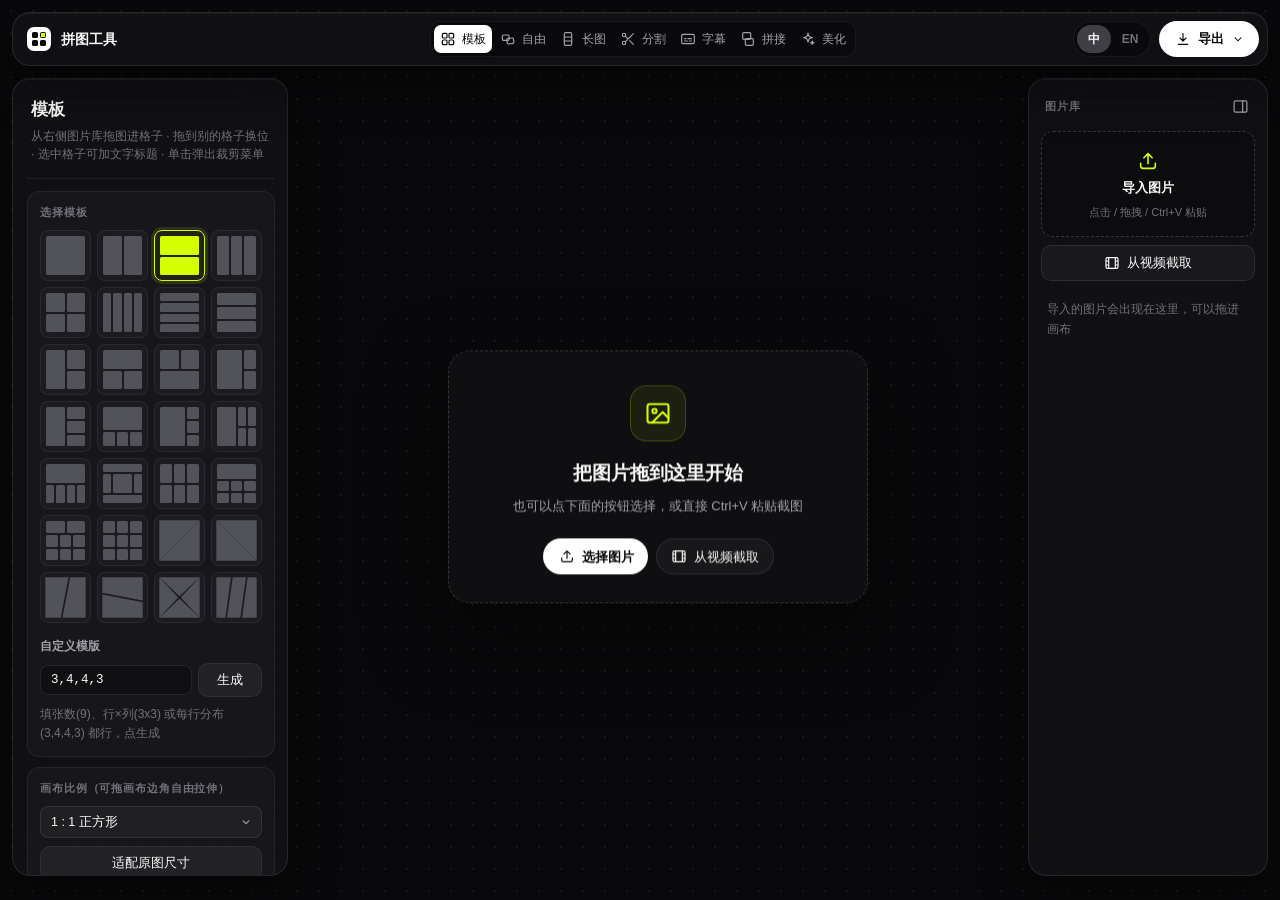
==== commit 049e4e66: "Redesign UI: dark studio workspace with floating islands - Dark workspace with dot grid; header, ins" ====
--- a/index.html
+++ b/index.html
@@ -10,37 +10,73 @@
 <link rel="stylesheet" href="css/app.css">
 </head>
 <body>
-<header>
-  <span class="logo"><i></i><i></i><i></i><i></i></span>
-  <h1 data-i18n="appName">拼图工具</h1>
-  <span class="hint" id="modeHint"></span>
-  <span id="sizeLabel"></span>
-  <div class="langsw" id="langSw">
-    <button data-lang="zh" class="active">中</button>
-    <button data-lang="en">EN</button>
-  </div>
-  <button id="mImport" class="m-only" data-i18n="mImport">＋ 图片</button>
-  <button id="mExport" class="m-only" data-i18n="mExport">⬇ 导出</button>
+<header class="island" id="topbar">
+  <div class="brand">
+    <span class="logo"><i></i><i></i><i></i><i></i></span>
+    <h1 data-i18n="appName">拼图工具</h1>
+  </div>
+  <nav class="tabs mode-tabs" id="modeTabs" aria-label="mode">
+      <button data-mode="template" class="active"><svg class="ico" viewBox="0 0 24 24" width="16" height="16" aria-hidden="true"><rect x="3.5" y="3.5" width="7" height="7" rx="1.5"/><rect x="13.5" y="3.5" width="7" height="7" rx="1.5"/><rect x="3.5" y="13.5" width="7" height="7" rx="1.5"/><rect x="13.5" y="13.5" width="7" height="7" rx="1.5"/></svg><span data-i18n="modeTemplate">模板</span></button>
+      <button data-mode="free"><svg class="ico" viewBox="0 0 24 24" width="16" height="16" aria-hidden="true"><rect x="3.5" y="6" width="10" height="8" rx="1.5"/><rect x="10.5" y="11" width="10" height="8" rx="1.5" transform="rotate(-8 15.5 15)"/></svg><span data-i18n="modeFree">自由</span></button>
+      <button data-mode="strip"><svg class="ico" viewBox="0 0 24 24" width="16" height="16" aria-hidden="true"><rect x="6.5" y="2.5" width="11" height="19" rx="2"/><path d="M6.5 9h11M6.5 15h11"/></svg><span data-i18n="modeStrip">长图</span></button>
+      <button data-mode="split"><svg class="ico" viewBox="0 0 24 24" width="16" height="16" aria-hidden="true"><circle cx="6" cy="6" r="2.6"/><circle cx="6" cy="18" r="2.6"/><path d="M20 4 8.1 15.9M14.5 14.5 20 20M8.1 8.1 12 12"/></svg><span data-i18n="modeSplit">分割</span></button>
+      <button data-mode="sub"><svg class="ico" viewBox="0 0 24 24" width="16" height="16" aria-hidden="true"><rect x="2.5" y="5" width="19" height="14" rx="2"/><path d="M7 15h4M14 15h3M7 11.5h2M12 11.5h5"/></svg><span data-i18n="modeSub">字幕</span></button>
+      <button data-mode="stitch"><svg class="ico" viewBox="0 0 24 24" width="16" height="16" aria-hidden="true"><rect x="4" y="2.5" width="12" height="10" rx="1.8"/><rect x="8" y="11.5" width="12" height="10" rx="1.8"/></svg><span data-i18n="modeStitch">拼接</span></button>
+      <button data-mode="mockup"><svg class="ico" viewBox="0 0 24 24" width="16" height="16" aria-hidden="true"><path d="M12 3.5l1.7 4.8 4.8 1.7-4.8 1.7L12 16.5l-1.7-4.8L5.5 10l4.8-1.7z"/><path d="M18.5 15l.7 1.8 1.8.7-1.8.7-.7 1.8-.7-1.8-1.8-.7 1.8-.7z"/></svg><span data-i18n="modeMockup">美化</span></button>
+  </nav>
+  <div class="hdr-right">
+    <div class="langsw" id="langSw">
+      <button data-lang="zh" class="active">中</button>
+      <button data-lang="en">EN</button>
+    </div>
+    <div class="exp-wrap">
+      <button class="btn-solid" id="hdrExport" aria-haspopup="true" aria-expanded="false"><svg class="ico" viewBox="0 0 24 24" width="16" height="16" aria-hidden="true"><path d="M12 4v11M7.5 10.5 12 15l4.5-4.5"/><path d="M5 20h14"/></svg><span data-i18n="exportMenu">导出</span><svg class="ico" viewBox="0 0 24 24" width="14" height="14" aria-hidden="true"><path d="m7 10 5 5 5-5"/></svg></button>
+    </div>
+  </div>
 </header>
-<div class="main">
-  <div class="sidebar">
-    <div class="sec" id="secImport">
-      <button class="btn" id="uploadBtn" data-i18n="import">＋ 导入照片</button>
-      <input type="file" id="fileInput" accept="image/*" multiple class="hidden">
-      <button class="btn ghost" id="vidOpenBtn" style="margin-top:9px" data-i18n="vidOpen">🎬 从视频截取</button>
-      <input type="file" id="vidInput" accept="video/*" class="hidden">
-    </div>
-    <div class="sec" id="secMode">
-      <h3 data-i18n="mode">模式</h3>
-      <div class="tabs mode-tabs">
-        <button data-mode="template" class="active" data-i18n="modeTemplate">模板</button>
-        <button data-mode="free" data-i18n="modeFree">自由</button>
-        <button data-mode="strip" data-i18n="modeStrip">长图</button>
-        <button data-mode="split" data-i18n="modeSplit">分割</button>
-        <button data-mode="sub" data-i18n="modeSub">字幕</button>
-        <button data-mode="stitch" data-i18n="modeStitch">拼接</button>
-        <button data-mode="mockup" data-i18n="modeMockup">美化</button>
-      </div>
+<div id="exportPop" class="pop-panel">
+    <div class="sec" id="secExport">
+<h3 data-i18n="exportTitle">导出</h3>
+<div class="export-card">
+  <div class="exp-grid">
+    <label class="exp-field"><span data-i18n="fmt">格式</span>
+      <select id="fmtSel"><option value="png">PNG</option><option value="jpg">JPG</option><option value="pdf">PDF</option></select>
+    </label>
+    <label class="exp-field" id="sizeField"><span data-i18n="size">尺寸</span>
+      <select id="sizeSel"><option value="1200" data-i18n="sizeStd">标准 1200px</option><option value="2400" selected data-i18n="sizeHd">高清 2400px</option><option value="4000" data-i18n="sizeUhd">超清 4000px</option></select>
+    </label>
+  </div>
+  <button class="btn primary" id="exportBtn" data-i18n="exportBtn">⬇ 导出拼图</button>
+  <button class="btn ghost" id="annExportBtn" data-i18n="annotExport">✏️ 打码/标注后导出</button>
+  <div class="btnrow">
+    <button class="btn ghost" id="saveLibBtn" data-i18n="saveLib">＋ 存入图片库</button>
+    <button class="btn ghost" id="toMockupBtn" data-i18n="toMockup">✨ 送去美化</button>
+  </div>
+</div>
+<button class="btn ghost danger" id="clearBtn" data-i18n="clearAll">清空全部</button>
+    </div>
+</div>
+<div class="main" id="mainGrid">
+  <aside class="sidebar island" id="inspector">
+    <div class="insp-head">
+      <h2 id="inspMode"></h2>
+      <p class="hint" id="modeHint"></p>
+    </div>
+    <div class="sec hidden" id="secCell">
+      <h3 data-i18n="cellTitle">选中格子</h3>
+      <label class="row"><span data-i18n="zoom">缩放</span> <input type="range" id="zoomSlider" min="20" max="300" value="100"><span class="val" id="zoomVal">1.0</span></label>
+      <input type="text" class="capt" id="captInput" data-i18n-ph="captPh" placeholder="格子标题（可留空）">
+      <p class="tip" data-i18n="cellTip">拖动格内照片调整位置，滚轮或滑块缩放，单击弹出裁剪菜单，双击清空</p>
+    </div>
+    <div class="sec hidden" id="secFree">
+      <h3 data-i18n="freeTitle">选中图片</h3>
+      <button class="btn ghost" id="cropFreeBtn" data-i18n="cropFreeBtn">✂ 裁剪这张图</button>
+      <div class="btnrow">
+        <button class="btn ghost" id="fwdBtn" data-i18n="fwd">上移层</button>
+        <button class="btn ghost" id="backBtn" data-i18n="back">下移层</button>
+        <button class="btn ghost" id="delBtn" style="color:#ff6b6b" data-i18n="del">删除</button>
+      </div>
+      <p class="tip" data-i18n="freeTip">拖动移动，右下角手柄缩放，顶部手柄旋转，单击弹出裁剪菜单</p>
     </div>
     <div class="sec" id="secTpl">
       <h3 data-i18n="chooseTpl">选择模板</h3>
@@ -221,63 +257,55 @@
       </div>
       <input type="file" id="bgImgInput" accept="image/*" class="hidden">
     </div>
-    <div class="sec hidden" id="secCell">
-      <h3 data-i18n="cellTitle">选中格子</h3>
-      <label class="row"><span data-i18n="zoom">缩放</span> <input type="range" id="zoomSlider" min="20" max="300" value="100"><span class="val" id="zoomVal">1.0</span></label>
-      <input type="text" class="capt" id="captInput" data-i18n-ph="captPh" placeholder="格子标题（可留空）">
-      <p class="tip" data-i18n="cellTip">拖动格内照片调整位置，滚轮或滑块缩放，单击弹出裁剪菜单，双击清空</p>
-    </div>
-    <div class="sec hidden" id="secFree">
-      <h3 data-i18n="freeTitle">选中图片</h3>
-      <button class="btn ghost" id="cropFreeBtn" data-i18n="cropFreeBtn">✂ 裁剪这张图</button>
-      <div class="btnrow">
-        <button class="btn ghost" id="fwdBtn" data-i18n="fwd">上移层</button>
-        <button class="btn ghost" id="backBtn" data-i18n="back">下移层</button>
-        <button class="btn ghost" id="delBtn" style="color:#ff6b6b" data-i18n="del">删除</button>
-      </div>
-      <p class="tip" data-i18n="freeTip">拖动移动，右下角手柄缩放，顶部手柄旋转，单击弹出裁剪菜单</p>
-    </div>
-    <div class="sec" id="secExport">
-      <h3 data-i18n="exportTitle">导出</h3>
-      <div class="export-card">
-        <div class="exp-grid">
-          <label class="exp-field"><span data-i18n="fmt">格式</span>
-            <select id="fmtSel"><option value="png">PNG</option><option value="jpg">JPG</option><option value="pdf">PDF</option></select>
-          </label>
-          <label class="exp-field" id="sizeField"><span data-i18n="size">尺寸</span>
-            <select id="sizeSel"><option value="1200" data-i18n="sizeStd">标准 1200px</option><option value="2400" selected data-i18n="sizeHd">高清 2400px</option><option value="4000" data-i18n="sizeUhd">超清 4000px</option></select>
-          </label>
-        </div>
-        <button class="btn primary" id="exportBtn" data-i18n="exportBtn">⬇ 导出拼图</button>
-        <button class="btn ghost" id="annExportBtn" data-i18n="annotExport">✏️ 打码/标注后导出</button>
-        <div class="btnrow">
-          <button class="btn ghost" id="saveLibBtn" data-i18n="saveLib">＋ 存入图片库</button>
-          <button class="btn ghost" id="toMockupBtn" data-i18n="toMockup">✨ 送去美化</button>
-        </div>
-      </div>
-      <button class="btn ghost danger" id="clearBtn" data-i18n="clearAll">清空全部</button>
-    </div>
-  </div>
-  <div class="stage">
-    <div id="canvasWrap">
-      <canvas id="canvas"></canvas>
-      <canvas id="magnifier"></canvas>
-      <div class="rz" data-dir="r"></div>
-      <div class="rz" data-dir="b"></div>
-      <div class="rz" data-dir="rb"></div>
-    </div>
-  </div>
-  <div class="library">
-    <h3 data-i18n="libTitle">图片库（可拖入画布）</h3>
+  </aside>
+  <section class="stage-shell">
+    <div class="stage">
+      <div id="canvasWrap">
+        <span id="sizeLabel"></span>
+        <canvas id="canvas"></canvas>
+        <canvas id="magnifier"></canvas>
+        <div class="rz" data-dir="r"></div>
+        <div class="rz" data-dir="b"></div>
+        <div class="rz" data-dir="rb"></div>
+      </div>
+    </div>
+    <div class="empty-card hidden" id="emptyCard">
+      <div class="empty-ico"><svg class="ico" viewBox="0 0 24 24" width="28" height="28" aria-hidden="true"><rect x="3" y="4" width="18" height="16" rx="2"/><circle cx="9" cy="10" r="1.8"/><path d="m21 16-5-5-9 9"/></svg></div>
+      <h3 data-i18n="emptyTitle">把图片拖到这里开始</h3>
+      <p data-i18n="emptySub">也可以点下面的按钮选择，或直接 Ctrl+V 粘贴截图</p>
+      <div class="empty-actions">
+        <button class="btn-solid" id="emptyImport"><svg class="ico" viewBox="0 0 24 24" width="16" height="16" aria-hidden="true"><path d="M12 15V4M7.5 8.5 12 4l4.5 4.5"/><path d="M4 14.5v3A2.5 2.5 0 0 0 6.5 20h11a2.5 2.5 0 0 0 2.5-2.5v-3"/></svg><span data-i18n="emptyImport">选择图片</span></button>
+        <button class="btn-quiet" id="emptyVideo"><svg class="ico" viewBox="0 0 24 24" width="16" height="16" aria-hidden="true"><rect x="3" y="4" width="18" height="16" rx="2"/><path d="M7 4v16M17 4v16M3 9h4M3 15h4M17 9h4M17 15h4"/></svg><span data-i18n="emptyVideo">从视频截取</span></button>
+      </div>
+    </div>
+    <div class="view-bar" id="viewBar">
+      <button id="zoomOut" aria-label="zoom out"><svg class="ico" viewBox="0 0 24 24" width="16" height="16" aria-hidden="true"><path d="M6 12h12"/></svg></button>
+      <span id="zoomPct">100%</span>
+      <button id="zoomIn" aria-label="zoom in"><svg class="ico" viewBox="0 0 24 24" width="16" height="16" aria-hidden="true"><path d="M12 6v12M6 12h12"/></svg></button>
+      <i class="vb-sep"></i>
+      <button id="zoomFit"><svg class="ico" viewBox="0 0 24 24" width="15" height="15" aria-hidden="true"><path d="M4 9V5.5A1.5 1.5 0 0 1 5.5 4H9M15 4h3.5A1.5 1.5 0 0 1 20 5.5V9M20 15v3.5a1.5 1.5 0 0 1-1.5 1.5H15M9 20H5.5A1.5 1.5 0 0 1 4 18.5V15"/></svg><span data-i18n="zoomFit">适应</span></button>
+    </div>
+  </section>
+  <aside class="library island" id="dock">
+    <div class="dock-head">
+      <h3 data-i18n="libTitle">图片库</h3>
+      <button class="icon-btn" id="dockToggle" aria-label="collapse"><svg class="ico" viewBox="0 0 24 24" width="17" height="17" aria-hidden="true"><rect x="3" y="4" width="18" height="16" rx="2"/><path d="M15 4v16"/></svg></button>
+    </div>
+    <div class="sec dock-import" id="secImport">
+      <button class="dropzone" id="uploadBtn"><svg class="ico" viewBox="0 0 24 24" width="22" height="22" aria-hidden="true"><path d="M12 15V4M7.5 8.5 12 4l4.5 4.5"/><path d="M4 14.5v3A2.5 2.5 0 0 0 6.5 20h11a2.5 2.5 0 0 0 2.5-2.5v-3"/></svg><span data-i18n="import">导入图片</span><small data-i18n="dockHint">点击 / 拖拽 / Ctrl+V 粘贴</small></button>
+      <input type="file" id="fileInput" accept="image/*" multiple class="hidden">
+      <button class="btn-quiet wide" id="vidOpenBtn"><svg class="ico" viewBox="0 0 24 24" width="16" height="16" aria-hidden="true"><rect x="3" y="4" width="18" height="16" rx="2"/><path d="M7 4v16M17 4v16M3 9h4M3 15h4M17 9h4M17 15h4"/></svg><span data-i18n="vidOpen">从视频截取</span></button>
+      <input type="file" id="vidInput" accept="video/*" class="hidden">
+    </div>
     <div class="libgrid" id="libGrid"></div>
-  </div>
-</div>
-<div class="tray" id="tray"></div>
-<div id="dropOverlay"><span data-i18n="dropTip">📥 松开即可导入照片</span></div>
-<nav id="mNav">
-  <button data-mpanel="layout" class="active"><span>▦</span><em data-i18n="navLayout">布局</em></button>
-  <button data-mpanel="style"><span>🎨</span><em data-i18n="navStyle">样式</em></button>
-  <button data-mpanel="export"><span>⬇</span><em data-i18n="navExport">导出</em></button>
+  </aside>
+</div>
+<div class="tray island" id="tray"></div>
+<div id="dropOverlay"><span data-i18n="dropTip">松开即可导入照片</span></div>
+<nav id="mNav" class="island">
+  <button data-mpanel="layout" class="active"><svg class="ico" viewBox="0 0 24 24" width="20" height="20" aria-hidden="true"><rect x="3.5" y="3.5" width="17" height="17" rx="2"/><path d="M3.5 9.5h17M9.5 9.5v11"/></svg><em data-i18n="navLayout">布局</em></button>
+  <button data-mpanel="style"><svg class="ico" viewBox="0 0 24 24" width="20" height="20" aria-hidden="true"><path d="M14.5 4.5 19.5 9.5 11 18H6v-5z"/><path d="M12.5 6.5l5 5"/></svg><em data-i18n="navStyle">样式</em></button>
+  <button data-mpanel="export"><svg class="ico" viewBox="0 0 24 24" width="20" height="20" aria-hidden="true"><path d="M12 4v11M7.5 10.5 12 15l4.5-4.5"/><path d="M5 20h14"/></svg><em data-i18n="navExport">导出</em></button>
 </nav>
 <div id="pop"></div>
 <div id="cropModal">
@@ -396,6 +424,7 @@
 <script src="js/mockup.js"></script>
 <script src="js/pdf.js"></script>
 <script src="js/video.js"></script>
+<script src="js/ui.js"></script>
 <script src="js/app.js"></script>
 </body>
 </html>
--- a/css/app.css
+++ b/css/app.css
@@ -1,250 +1,424 @@
+/* =====================================================================
+   Dark Editorial Studio × Floating Islands
+   换强调色：只改 --accent / --accent-ink；做浅色主题：覆盖下面的 --ws ~ --line 一组变量
+   ===================================================================== */
 :root{
-  --bg:#eef1f6; --panel:#ffffff; --panel-2:#f7f8fb; --border:#e6e9f0;
-  --text:#2b3040; --muted:#8b91a1; --faint:#aab0be;
-  --accent:#4f7cff; --accent-hover:#3f6cf0; --accent-soft:#edf1ff;
-  --ghost:#f1f3f8; --ghost-hover:#e7eaf2;
-  --shadow:0 1px 2px rgba(20,30,60,.04),0 6px 20px rgba(20,30,60,.06);
-  --shadow-lg:0 12px 40px rgba(20,30,60,.18);
-  --r:12px; --r-sm:9px;
-}
-* { margin:0; padding:0; box-sizing:border-box; }
-body { font-family:-apple-system,BlinkMacSystemFont,"Segoe UI","PingFang SC","Microsoft YaHei",sans-serif; background:var(--bg); color:var(--text); height:100vh; display:flex; flex-direction:column; overflow:hidden; -webkit-font-smoothing:antialiased; }
-header { padding:12px 20px; background:var(--panel); display:flex; align-items:center; gap:12px; border-bottom:1px solid var(--border); z-index:10; }
-header .logo { width:28px; height:28px; border-radius:8px; background:linear-gradient(135deg,#6aa0ff,#4f7cff); display:grid; grid-template-columns:1fr 1fr; gap:2.5px; padding:5px; flex-shrink:0; box-shadow:0 3px 10px rgba(79,124,255,.35); }
-header .logo i { background:#fff; border-radius:1.5px; }
-header .logo i:nth-child(2),header .logo i:nth-child(3){ opacity:.85; }
-header h1 { font-size:17px; font-weight:700; letter-spacing:.2px; color:var(--text); }
-header .hint { font-size:12px; color:var(--muted); }
-#sizeLabel { margin-left:auto; color:var(--accent); font-size:12px; font-weight:600; background:var(--accent-soft); padding:4px 10px; border-radius:20px; }
-.langsw { display:flex; background:var(--ghost); border-radius:20px; padding:3px; gap:2px; }
-.langsw button { border:none; background:transparent; color:var(--muted); padding:5px 12px; border-radius:16px; cursor:pointer; font-size:12px; font-weight:600; transition:.15s; }
-.langsw button.active { background:var(--accent); color:#fff; box-shadow:0 2px 6px rgba(79,124,255,.35); }
-.main { flex:1; display:flex; min-height:0; }
-.sidebar { width:264px; background:var(--panel); border-right:1px solid var(--border); padding:18px; overflow-y:auto; flex-shrink:0; }
-.stage { flex:1; display:flex; align-items:center; justify-content:center; padding:28px; min-width:0; overflow:hidden; background:var(--bg); }
-#canvasWrap { position:relative; }
-#canvas { display:block; box-shadow:var(--shadow-lg); background:#fff; touch-action:none; border-radius:4px; }
-#canvas.alpha { background-color:#fff; background-image:linear-gradient(45deg,#dde1ea 25%,transparent 25%),linear-gradient(-45deg,#dde1ea 25%,transparent 25%),linear-gradient(45deg,transparent 75%,#dde1ea 75%),linear-gradient(-45deg,transparent 75%,#dde1ea 75%); background-size:20px 20px; background-position:0 0,0 10px,10px -10px,-10px 0px; }
-.rz { position:absolute; background:var(--accent); border:2px solid #fff; border-radius:5px; z-index:5; box-shadow:0 1px 4px rgba(20,30,60,.25); }
-.rz[data-dir="r"]  { right:-7px; top:50%; width:11px; height:36px; margin-top:-18px; cursor:ew-resize; }
-.rz[data-dir="b"]  { bottom:-7px; left:50%; width:36px; height:11px; margin-left:-18px; cursor:ns-resize; }
-.rz[data-dir="rb"] { right:-8px; bottom:-8px; width:16px; height:16px; cursor:nwse-resize; }
-#canvasWrap.noresize .rz { display:none; }
-.tray { background:var(--panel); border-top:1px solid var(--border); padding:12px 18px; display:flex; gap:10px; align-items:center; overflow-x:auto; min-height:88px; flex-shrink:0; }
-.tray .thumb { position:relative; width:62px; height:62px; border-radius:10px; overflow:hidden; flex-shrink:0; cursor:grab; border:2px solid transparent; box-shadow:var(--shadow); }
-.tray .thumb img { width:100%; height:100%; object-fit:cover; display:block; pointer-events:none; }
-.tray .thumb .del { position:absolute; top:3px; right:3px; width:18px; height:18px; background:rgba(0,0,0,.6); color:#fff; border-radius:50%; font-size:12px; line-height:18px; text-align:center; cursor:pointer; }
-.tray .thumb.dragover { border-color:var(--accent); }
-.tray .empty-tip { color:var(--muted); font-size:13px; }
-.sec { margin-bottom:22px; }
-.sec h3 { font-size:11px; color:var(--muted); margin-bottom:10px; font-weight:700; letter-spacing:.6px; text-transform:uppercase; }
-.tabs { display:flex; background:var(--ghost); border-radius:10px; padding:3px; gap:3px; }
-.tabs button { flex:1; border:none; background:transparent; color:var(--muted); padding:8px 0; border-radius:8px; cursor:pointer; font-size:13px; font-weight:600; transition:.15s; }
-.tabs button.active { background:var(--panel); color:var(--accent); box-shadow:var(--shadow); }
-.tpls { display:grid; grid-template-columns:repeat(4,1fr); gap:7px; }
-.tpl { position:relative; aspect-ratio:1; background:var(--panel-2); border:1.5px solid var(--border); border-radius:8px; cursor:pointer; transition:.15s; }
-.tpl:hover { border-color:var(--faint); }
-.tpl.active { border-color:var(--accent); box-shadow:0 0 0 2px var(--accent-soft); }
-.tpl .grid { position:absolute; inset:3px; }
-.tpl i { position:absolute; background:#c2c8d4; border-radius:1.5px; }
-.tpl.active i { background:var(--accent); }
-.tpl .pc { fill:#c2c8d4; }
-.tpl.active .pc { fill:var(--accent); }
-label.row { display:flex; align-items:center; justify-content:space-between; font-size:13px; color:var(--text); margin-bottom:12px; gap:8px; }
-input[type=range] { flex:1; accent-color:var(--accent); height:4px; }
-input[type=color] { width:38px; height:26px; border:1px solid var(--border); border-radius:7px; background:none; cursor:pointer; padding:2px; }
-select { background:var(--panel-2); color:var(--text); border:1px solid var(--border); border-radius:8px; padding:6px 10px; font-size:13px; cursor:pointer; transition:.15s; }
-select:hover { border-color:var(--faint); }
-select:focus { outline:none; border-color:var(--accent); box-shadow:0 0 0 3px var(--accent-soft); }
-.btn { display:block; width:100%; padding:10px 0; border:none; border-radius:var(--r-sm); cursor:pointer; font-size:14px; font-weight:600; margin-bottom:9px; transition:.15s; }
-.btn.primary { background:var(--accent); color:#fff; box-shadow:0 3px 10px rgba(79,124,255,.28); }
-.btn.primary:hover { background:var(--accent-hover); }
-.btn.ghost { background:var(--ghost); color:#4a5163; }
-.btn.ghost:hover { background:var(--ghost-hover); }
-.btnrow { display:flex; gap:7px; }
-.btnrow .btn { flex:1; font-size:13px; padding:8px 0; }
-.val { color:var(--muted); font-size:12px; min-width:30px; text-align:right; font-variant-numeric:tabular-nums; }
-.tip { font-size:12px; color:var(--faint); line-height:1.65; }
-#uploadBtn { background:var(--accent); color:#fff; font-weight:700; padding:12px 0; font-size:14px; box-shadow:0 3px 10px rgba(79,124,255,.28); }
-#uploadBtn:hover { background:var(--accent-hover); }
-.hidden { display:none !important; }
-#dropOverlay { position:fixed; inset:0; background:rgba(79,124,255,.1); border:3px dashed var(--accent); z-index:99; display:none; align-items:center; justify-content:center; pointer-events:none; }
-#dropOverlay span { background:var(--accent); color:#fff; padding:14px 30px; border-radius:14px; font-size:16px; font-weight:600; box-shadow:var(--shadow-lg); }
-body.dropping #dropOverlay { display:flex; }
-#pop { position:fixed; z-index:120; background:var(--panel); border:1px solid var(--border); border-radius:12px; padding:6px; display:none; gap:4px; box-shadow:var(--shadow-lg); }
-#pop button { border:none; background:transparent; color:var(--text); padding:9px 14px; border-radius:8px; cursor:pointer; font-size:13px; white-space:nowrap; font-weight:500; transition:.12s; }
-#pop button:hover { background:var(--accent-soft); color:var(--accent); }
-#cropModal { position:fixed; inset:0; background:rgba(25,30,45,.6); backdrop-filter:blur(3px); z-index:200; display:none; align-items:center; justify-content:center; flex-direction:column; gap:18px; }
-#cropModal.show { display:flex; }
-#cropCanvas { background:#0c0d10; border-radius:12px; touch-action:none; box-shadow:var(--shadow-lg); }
-#cropModal .tip2 { color:#eef1f6; font-size:13px; }
-.cropBtns { display:flex; gap:12px; flex-wrap:wrap; justify-content:center; }
-.cropBtns button { padding:11px 28px; border:none; border-radius:10px; cursor:pointer; font-size:14px; font-weight:600; transition:.15s; }
-#cropOk { background:var(--accent); color:#fff; }
-#cropOk:hover { background:var(--accent-hover); }
-#cropReset,#cropCancel { background:#ffffff; color:var(--text); }
-#cropReset:hover,#cropCancel:hover { background:var(--ghost); }
-.library { width:196px; background:var(--panel); border-left:1px solid var(--border); padding:18px; overflow-y:auto; flex-shrink:0; }
-.library h3 { font-size:11px; color:var(--muted); margin-bottom:12px; font-weight:700; letter-spacing:.6px; text-transform:uppercase; }
-.libgrid { display:grid; grid-template-columns:1fr 1fr; gap:9px; }
-.libthumb { position:relative; aspect-ratio:1; border-radius:10px; overflow:hidden; cursor:grab; border:2px solid transparent; background:var(--panel-2); box-shadow:var(--shadow); transition:.15s; }
-.libthumb:hover { border-color:var(--accent); }
-.libthumb img { width:100%; height:100%; object-fit:cover; display:block; pointer-events:none; }
-.libthumb .del { position:absolute; top:3px; right:3px; width:18px; height:18px; background:rgba(0,0,0,.6); color:#fff; border-radius:50%; font-size:12px; line-height:18px; text-align:center; cursor:pointer; }
-.libempty { color:var(--faint); font-size:12px; line-height:1.7; }
-input[type=text].capt { width:100%; background:var(--panel-2); color:var(--text); border:1px solid var(--border); border-radius:8px; padding:8px 10px; font-size:13px; margin-bottom:8px; transition:.15s; }
-input[type=text].capt:focus { outline:none; border-color:var(--accent); box-shadow:0 0 0 3px var(--accent-soft); }
-input[type=checkbox] { accent-color:var(--accent); }
-#secFreeTpl .tpls { grid-template-columns:repeat(4,1fr); }
-.export-card { background:var(--panel-2); border:1px solid var(--border); border-radius:var(--r); padding:12px; margin-bottom:10px; }
-.exp-grid { display:grid; grid-template-columns:1fr 1fr; gap:9px; margin-bottom:11px; }
-.exp-field { display:flex; flex-direction:column; gap:5px; font-size:11px; color:var(--muted); font-weight:600; letter-spacing:.3px; }
-.exp-field select { width:100%; }
-.export-card .btn { margin-bottom:8px; }
-.export-card .btn:last-child { margin-bottom:0; }
-.btn.danger { color:#e5484d; }
-.btn.danger:hover { background:#fdecec; }
-.subh { font-size:12px; color:var(--text); font-weight:600; margin-bottom:8px; }
-#cutModal { position:fixed; inset:0; background:rgba(25,30,45,.6); backdrop-filter:blur(3px); z-index:200; display:none; align-items:center; justify-content:center; flex-direction:column; gap:14px; }
-#cutModal.show { display:flex; }
-#cutCanvas { border-radius:12px; touch-action:none; box-shadow:var(--shadow-lg); cursor:crosshair;
-  background-color:#fff; background-image:linear-gradient(45deg,#dde1ea 25%,transparent 25%),linear-gradient(-45deg,#dde1ea 25%,transparent 25%),linear-gradient(45deg,transparent 75%,#dde1ea 75%),linear-gradient(-45deg,transparent 75%,#dde1ea 75%); background-size:20px 20px; background-position:0 0,0 10px,10px -10px,-10px 0px; }
-#cutModal .tip2 { color:#eef1f6; font-size:13px; max-width:min(90vw,640px); text-align:center; }
-.cutBar { display:flex; align-items:center; gap:18px; background:var(--panel); padding:10px 16px; border-radius:12px; }
-.cutrow { display:flex; align-items:center; gap:10px; font-size:13px; color:var(--text); }
-.cutrow input[type=range] { width:150px; accent-color:var(--accent); }
-.cutout-tabs { width:auto; }
-.cutout-tabs button { padding:7px 16px; }
-.split-src { display:flex; align-items:center; gap:10px; background:var(--panel-2); border:1px solid var(--border); border-radius:var(--r-sm); padding:8px; min-height:58px; }
-.split-src img { width:44px; height:44px; object-fit:cover; border-radius:7px; flex-shrink:0; }
-.split-src span { font-size:12px; color:var(--muted); line-height:1.5; }
-.split-opts { margin-top:12px; display:flex; flex-direction:column; gap:10px; }
-.split-opts label.row { margin-bottom:0; }
-.split-opts select { flex:1; min-width:0; }
-.stepper { display:flex; align-items:center; border:1px solid var(--border); border-radius:8px; overflow:hidden; background:var(--panel-2); }
-.stepper button { border:none; background:transparent; width:30px; height:30px; font-size:16px; color:var(--text); cursor:pointer; }
-.stepper button:hover { background:var(--ghost-hover); }
-.stepper input { width:46px; border:none; background:transparent; text-align:center; font-size:14px; font-weight:600; color:var(--text); -moz-appearance:textfield; }
-.stepper input::-webkit-inner-spin-button { -webkit-appearance:none; }
-.stepper input:focus { outline:none; }
-.split-rc { display:flex; gap:10px; }
-.split-rc label { flex:1; display:flex; align-items:center; gap:6px; font-size:13px; }
-.split-rc input { width:100%; min-width:0; background:var(--panel-2); color:var(--text); border:1px solid var(--border); border-radius:8px; padding:6px 8px; font-size:13px; text-align:center; }
-.split-presets { display:grid; grid-template-columns:repeat(3,1fr); gap:6px; margin-top:8px; }
-.split-presets button { border:1px solid var(--border); background:var(--panel-2); color:var(--text); padding:6px 0; border-radius:8px; cursor:pointer; font-size:12px; font-weight:600; }
-.split-presets button.active { border-color:var(--accent); background:var(--accent-soft); color:var(--accent); }
-.split-smart { font-size:12px !important; }
-.split-opts .btn { margin-bottom:0; }
-.split-info { font-size:13px; font-weight:600; color:var(--accent); margin:12px 0 6px; }
-.libthumb.sel { border-color:var(--accent); box-shadow:0 0 0 3px var(--accent-soft); }
-.stage.scroll { overflow:auto; align-items:flex-start; justify-content:flex-start; }
-.stage.scroll #canvasWrap { margin:auto; }
-.custom-tpl { display:flex; align-items:center; gap:8px; margin-top:12px; font-size:12px; color:var(--muted); }
-.custom-tpl input { width:56px; background:var(--panel-2); color:var(--text); border:1px solid var(--border); border-radius:8px; padding:7px 8px; font-size:13px; text-align:center; }
-.custom-tpl input:focus { outline:none; border-color:var(--accent); box-shadow:0 0 0 3px var(--accent-soft); }
-.custom-tpl .btn { width:auto; flex:1; margin:0; padding:8px 0; font-size:13px; }
-.custom-tpl .ctl { flex-shrink:0; }
-.custom-tpl + .custom-tpl { margin-top:8px; }
-.custom-tpl input.spec { flex:1; min-width:0; width:auto; text-align:left; }
-::-webkit-scrollbar { width:9px; height:9px; }
-::-webkit-scrollbar-thumb { background:#d2d7e0; border-radius:5px; border:2px solid var(--panel); }
-::-webkit-scrollbar-thumb:hover { background:#bcc3d0; }
-.sub-edit { background:var(--panel-2); border:1px solid var(--border); border-radius:var(--r-sm); padding:8px; display:flex; justify-content:center; min-height:56px; align-items:center; }
-#subBandCanvas { display:block; border-radius:6px; touch-action:none; cursor:ns-resize; max-width:100%; }
-.sub-info { font-size:12px; color:var(--accent); font-weight:600; margin:8px 0 2px; font-variant-numeric:tabular-nums; }
-#vidModal { position:fixed; inset:0; background:rgba(25,30,45,.72); backdrop-filter:blur(3px); z-index:210; display:none; align-items:center; justify-content:center; }
-#vidModal.show { display:flex; }
-.vidBox { background:var(--panel); border-radius:16px; padding:14px; box-shadow:var(--shadow-lg); display:flex; flex-direction:column; gap:10px; max-width:96vw; max-height:96vh; overflow:auto; }
-.vidStage { position:relative; display:inline-block; align-self:center; line-height:0; background:#000; border-radius:8px; overflow:hidden; }
-#vidEl { display:block; max-width:min(92vw,900px); max-height:52vh; width:auto; height:auto; }
-#vidBand { position:absolute; left:0; right:0; border-top:2px solid var(--accent); border-bottom:2px solid var(--accent); background:rgba(79,124,255,.22); pointer-events:none; }
-#vidBand i { position:absolute; left:50%; width:44px; height:12px; margin-left:-22px; background:var(--accent); border-radius:6px; pointer-events:auto; cursor:ns-resize; touch-action:none; }
-#vidBand i[data-h="top"] { top:-7px; } #vidBand i[data-h="bot"] { bottom:-7px; }
-#vidBand b { position:absolute; inset:14px 0; pointer-events:auto; cursor:move; touch-action:none; }
-.vidCtl, .vidRow { display:flex; align-items:center; gap:8px; flex-wrap:wrap; font-size:13px; }
-.vidCtl input[type=range] { flex:1; min-width:140px; }
-.vidCtl button, .vidRow button { border:none; background:var(--ghost); color:var(--text); padding:8px 14px; border-radius:9px; cursor:pointer; font-size:13px; font-weight:600; }
-.vidCtl button:hover, .vidRow button:hover { background:var(--ghost-hover); }
-.vidRow button.primary { background:var(--accent); color:#fff; }
-.vidRow input[type=number] { width:62px; background:var(--panel-2); color:var(--text); border:1px solid var(--border); border-radius:8px; padding:6px 8px; font-size:13px; text-align:center; }
-.vidRow label { display:flex; align-items:center; gap:6px; }
-#vidTime { font-variant-numeric:tabular-nums; color:var(--muted); min-width:96px; text-align:right; }
-.vidStatus { font-size:12px; color:var(--accent); font-weight:600; min-height:16px; }
-.vidTip { font-size:12px; color:var(--faint); line-height:1.6; }
-label.row > span:first-child { white-space:nowrap; }
-.mode-tabs { display:grid; grid-template-columns:repeat(4,1fr); }
-.mode-tabs button { padding:8px 0; }
-#magnifier { position:absolute; width:150px; height:150px; border-radius:50%; border:3px solid #fff; box-shadow:0 6px 20px rgba(20,30,60,.35); display:none; pointer-events:none; z-index:6; background:#fff; }
-#vidTabs { align-self:stretch; }
-#annModal { position:fixed; inset:0; background:rgba(25,30,45,.72); backdrop-filter:blur(3px); z-index:210; display:none; align-items:center; justify-content:center; }
-#annModal.show { display:flex; }
-.annBox { background:var(--panel); border-radius:16px; padding:12px; box-shadow:var(--shadow-lg); display:flex; flex-direction:column; gap:10px; max-width:96vw; max-height:96vh; }
-.annBar { display:flex; flex-wrap:wrap; gap:6px; align-items:center; }
-.annBar button { border:none; background:var(--ghost); color:var(--text); padding:8px 12px; border-radius:9px; cursor:pointer; font-size:13px; font-weight:600; }
-.annBar button.active { background:var(--accent); color:#fff; }
-.annBar .annSz { display:flex; align-items:center; gap:6px; font-size:12px; color:var(--muted); }
-.annBar .annSz input { width:90px; accent-color:var(--accent); }
-.annStage { position:relative; overflow:auto; max-height:68vh; align-self:center; max-width:92vw; border-radius:8px; background:#0c0d10; }
-#annCanvas { display:block; cursor:crosshair; touch-action:none; }
-#annText { position:absolute; min-width:160px; background:rgba(255,255,255,.92); border:2px solid var(--accent); border-radius:6px; padding:4px 6px; font-weight:700; outline:none; resize:none; z-index:2; }
-.mk-bgs { display:grid; grid-template-columns:repeat(5,1fr); gap:7px; }
-.mk-bgs button, .mk-bgs label { aspect-ratio:1; border-radius:8px; border:2px solid transparent; cursor:pointer; box-shadow:var(--shadow); position:relative; overflow:hidden; }
-.mk-bgs .active { border-color:var(--accent); box-shadow:0 0 0 2px var(--accent-soft); }
-.mk-bgs .mk-trans { background-color:#fff; background-image:linear-gradient(45deg,#dde1ea 25%,transparent 25%),linear-gradient(-45deg,#dde1ea 25%,transparent 25%),linear-gradient(45deg,transparent 75%,#dde1ea 75%),linear-gradient(-45deg,transparent 75%,#dde1ea 75%); background-size:10px 10px; background-position:0 0,0 5px,5px -5px,-5px 0; }
-.mk-bgs label input { position:absolute; inset:-6px; width:calc(100% + 12px); height:calc(100% + 12px); border:none; padding:0; cursor:pointer; }
-textarea.capt { width:100%; background:var(--panel-2); color:var(--text); border:1px solid var(--border); border-radius:8px; padding:8px 10px; font-size:13px; resize:vertical; font-family:inherit; }
-textarea.capt:focus { outline:none; border-color:var(--accent); box-shadow:0 0 0 3px var(--accent-soft); }
-label.row input[type=color] { flex-shrink:0; }
-#toast { position:fixed; left:50%; bottom:110px; transform:translateX(-50%) translateY(20px); background:rgba(30,35,50,.92); color:#fff; padding:10px 18px; border-radius:20px; font-size:13px; font-weight:600; opacity:0; pointer-events:none; transition:.25s; z-index:300; }
-#toast.show { opacity:1; transform:translateX(-50%); }
-.m-only { display:none; }
-#mNav { display:none; }
-.mpanel-hide { display:none !important; }
-/* ---------- 手机 / 窄屏自适应（醒图风格：上预览 + 下面板 + 底部标签栏） ---------- */
-@media (max-width: 820px) {
-  header { padding:9px 14px; gap:10px; }
-  header h1 { font-size:15px; }
-  header .hint { display:none; }
-  #sizeLabel { display:none; }
-  .langsw { margin-left:auto; }
-  .m-only { display:inline-flex; align-items:center; justify-content:center; }
-  #mExport { border:none; background:var(--accent); color:#fff; font-weight:700; font-size:13px; padding:8px 16px; border-radius:20px; cursor:pointer; box-shadow:0 2px 8px rgba(79,124,255,.35); }
-  #mImport { border:none; background:var(--ghost); color:var(--text); font-weight:700; font-size:13px; padding:8px 14px; border-radius:20px; cursor:pointer; }
-  .main { flex-direction:column; min-height:0; }
-  .stage { order:1; flex:1 1 auto; min-height:38vh; padding:10px; }
-  #canvas { border-radius:6px; }
-  /* 图片库：横向缩略图条，仅“布局”标签显示 */
-  .library { order:2; width:auto; border-left:none; border-top:1px solid var(--border); padding:6px 12px; flex:0 0 auto; }
-  .library h3 { display:none; }
-  .libgrid { display:flex; gap:7px; overflow-x:auto; padding-bottom:2px; }
-  .libthumb { width:48px; height:48px; aspect-ratio:auto; flex-shrink:0; }
-  /* 下方控制面板 */
-  .sidebar { order:3; width:100%; border-right:none; border-top:1px solid var(--border); flex:0 0 auto; max-height:32vh; padding:10px 14px; }
-  .sidebar .sec { margin-bottom:11px; }
-  .sidebar .sec h3, .sidebar .subh { margin-bottom:6px; }
-  #uploadBtn { display:none; }           /* 手机端用顶部「＋图片」导入，这里只留视频入口 */
-  #vidOpenBtn { margin-top:0 !important; }            /* 手机端用顶部/模式区导入即可，节省空间 */
-  /* 模板、模版组缩略图：单行横向滑动 */
-  .tpls, #secFreeTpl .tpls { display:flex; overflow-x:auto; gap:8px; padding-bottom:2px; }
-  .tpls .tpl { width:60px; flex-shrink:0; }
-  /* 画布比例做成横向 chips（把 select 也放大好点） */
-  #aspectSel { width:100%; }
-  .btn, .tabs button, select, #pop button { min-height:40px; }
-  .tabs button { font-size:14px; padding:7px 0; }
-  .sidebar .btn { padding:9px 0; margin-bottom:7px; }
-  .tray { display:none !important; }       /* 长图排序用画布拖拽即可 */
-  .rz[data-dir="r"] { width:14px; height:48px; margin-top:-24px; right:-9px; }
-  .rz[data-dir="b"] { height:14px; width:48px; margin-left:-24px; bottom:-9px; }
-  .rz[data-dir="rb"] { width:22px; height:22px; right:-11px; bottom:-11px; }
-  /* 底部标签栏 */
-  #mNav { display:flex; flex:0 0 auto; border-top:1px solid var(--border); background:var(--panel); padding-bottom:env(safe-area-inset-bottom); }
-  #mNav button { flex:1; border:none; background:transparent; padding:6px 0 7px; cursor:pointer; display:flex; flex-direction:column; align-items:center; gap:2px; color:var(--muted); }
-  #mNav button span { font-size:16px; line-height:1; }
-  #mNav button em { font-style:normal; font-size:10px; font-weight:600; }
-  #mNav button.active { color:var(--accent); }
-}
-@media (max-width: 480px) {
-  header h1 { font-size:14px; }
-  .langsw button { padding:5px 9px; }
-  #mExport { padding:7px 13px; }
-}
+  /* 工作台 */
+  --ws:#09090B;
+  --ws-dot:rgba(255,255,255,.06);
+  /* 悬浮岛（磨砂玻璃） */
+  --island:rgba(20,20,24,.78);
+  --island-solid:#141418;
+  --island-blur:24px;
+  --island-line:rgba(255,255,255,.09);
+  --island-hi:inset 0 1px 0 rgba(255,255,255,.06);
+  --island-shadow:0 18px 50px rgba(0,0,0,.45);
+  /* 岛内分组卡片 */
+  --card:rgba(255,255,255,.03);
+  --card-line:rgba(255,255,255,.06);
+  /* 控件 */
+  --well:#27272A;            /* 凹槽、未选中轨道 */
+  --well-deep:rgba(0,0,0,.35);
+  --raise:#3F3F46;           /* 分段选择器里浮起的滑块 */
+  --hover:rgba(255,255,255,.06);
+  --line:rgba(255,255,255,.06);
+  /* 文字 */
+  --ink:#FAFAFA;
+  --ink-2:#A1A1AA;
+  --ink-3:#71717A;
+  /* 主按钮（高定黑白） */
+  --solid:#FFFFFF;
+  --solid-ink:#09090B;
+  /* 点睛强调色（约 5%） */
+  --accent:#D4FF00;
+  --accent-ink:#09090B;
+  --accent-glow:rgba(212,255,0,.35);
+  --danger:#FF5A5F;
+  /* 画布 */
+  --canvas-shadow:0 30px 80px rgba(0,0,0,.65),0 0 0 1px rgba(255,255,255,.08);
+  /* 圆角 */
+  --r-island:18px; --r-card:12px; --r-ctl:10px; --r-sm:8px; --r-pill:999px;
+  /* 间距 */
+  --gap:12px; --pad:14px;
+  /* 字体：不加载外部字体（离线可用、国内网络稳定） */
+  --sans:"Inter","SF Pro Text",-apple-system,BlinkMacSystemFont,"Segoe UI","PingFang SC","Hiragino Sans GB","Microsoft YaHei",sans-serif;
+  --mono:"JetBrains Mono","SF Mono",ui-monospace,Menlo,Consolas,"Liberation Mono",monospace;
+  --ease:cubic-bezier(.2,.8,.2,1);
+  color-scheme:dark;
+}
+*{margin:0;padding:0;box-sizing:border-box}
+html,body{height:100%}
+body{
+  font:13px/1.5 var(--sans);color:var(--ink);-webkit-font-smoothing:antialiased;
+  background-color:var(--ws);
+  background-image:radial-gradient(var(--ws-dot) 1px,transparent 1.2px);
+  background-size:22px 22px;
+  display:grid;grid-template-rows:54px minmax(0,1fr) auto;grid-template-columns:minmax(0,1fr);gap:var(--gap);
+  padding:var(--gap);overflow:hidden;
+}
+button{font:inherit;color:inherit}
+.hidden{display:none !important}
+.mpanel-hide{display:none !important}
+.m-only{display:none}
+.ico{fill:none;stroke:currentColor;stroke-width:1.75;stroke-linecap:round;stroke-linejoin:round;flex-shrink:0}
+:focus-visible{outline:2px solid var(--accent);outline-offset:2px}
+
+/* ---------- 悬浮岛 ---------- */
+.island{
+  background:var(--island);
+  -webkit-backdrop-filter:blur(var(--island-blur)) saturate(1.2);backdrop-filter:blur(var(--island-blur)) saturate(1.2);
+  border:1px solid var(--island-line);border-radius:var(--r-island);
+  box-shadow:var(--island-hi),var(--island-shadow);
+}
+
+/* ---------- 顶栏 ---------- */
+#topbar{display:grid;grid-template-columns:1fr auto 1fr;align-items:center;gap:12px;padding:0 8px 0 14px;z-index:20;position:relative}
+.brand{display:flex;align-items:center;gap:10px;min-width:0}
+.logo{width:24px;height:24px;border-radius:7px;background:var(--solid);display:grid;grid-template-columns:1fr 1fr;gap:2px;padding:5px;flex-shrink:0}
+.logo i{background:var(--solid-ink);border-radius:1.5px}
+.logo i:nth-child(2){background:var(--accent);outline:1px solid var(--solid-ink);outline-offset:-1px}
+.brand h1{font-size:14px;font-weight:650;letter-spacing:.01em;white-space:nowrap}
+.hdr-right{display:flex;align-items:center;gap:8px;justify-self:end}
+
+/* 模式切换：居中胶囊分段 */
+.mode-tabs{display:flex;gap:2px;padding:4px;background:var(--well-deep);border:1px solid var(--line);border-radius:var(--r-pill)}
+.mode-tabs button{display:flex;align-items:center;gap:6px;border:none;background:transparent;color:var(--ink-2);height:32px;padding:0 13px;border-radius:var(--r-pill);cursor:pointer;font-size:13px;font-weight:550;white-space:nowrap;transition:background .2s var(--ease),color .2s var(--ease)}
+#modeTabs button:hover{color:var(--ink);background:var(--hover)}
+#modeTabs button.active{background:var(--solid);color:var(--solid-ink);box-shadow:0 2px 10px rgba(0,0,0,.35)}
+
+.langsw{display:flex;padding:3px;gap:2px;background:var(--well-deep);border:1px solid var(--line);border-radius:var(--r-pill)}
+.langsw button{border:none;background:transparent;color:var(--ink-3);height:28px;min-width:34px;padding:0 8px;border-radius:var(--r-pill);cursor:pointer;font-size:12px;font-weight:600}
+.langsw button.active{background:var(--raise);color:var(--ink)}
+
+/* 主按钮：纯白实心胶囊 */
+.btn-solid{display:inline-flex;align-items:center;justify-content:center;gap:7px;height:36px;padding:0 14px 0 16px;border:none;border-radius:var(--r-pill);background:var(--solid);color:var(--solid-ink);font-weight:650;font-size:13px;cursor:pointer;transition:transform .15s var(--ease),box-shadow .2s}
+.btn-solid:hover{box-shadow:0 0 0 4px rgba(255,255,255,.12)}
+.btn-solid:active{transform:scale(.97)}
+.btn-quiet{display:inline-flex;align-items:center;justify-content:center;gap:7px;height:36px;padding:0 14px;border:1px solid var(--island-line);border-radius:var(--r-pill);background:rgba(255,255,255,.04);color:var(--ink);font-weight:550;cursor:pointer}
+.btn-quiet:hover{background:rgba(255,255,255,.08)}
+.btn-quiet.wide{width:100%;border-radius:var(--r-ctl)}
+.icon-btn{display:grid;place-items:center;width:30px;height:30px;border:none;border-radius:var(--r-sm);background:transparent;color:var(--ink-2);cursor:pointer}
+.icon-btn:hover{background:var(--hover);color:var(--ink)}
+
+/* 导出弹出面板 */
+.exp-wrap{position:relative}
+.pop-panel{position:fixed;right:20px;top:76px;width:300px;padding:6px;z-index:60;
+  background:rgba(20,20,24,.92);-webkit-backdrop-filter:blur(24px);backdrop-filter:blur(24px);
+  border:1px solid var(--island-line);border-radius:var(--r-island);box-shadow:var(--island-hi),0 24px 60px rgba(0,0,0,.6);
+  opacity:0;transform:translateY(-6px) scale(.98);transform-origin:top right;pointer-events:none;transition:opacity .18s var(--ease),transform .18s var(--ease)}
+.pop-panel.open{opacity:1;transform:none;pointer-events:auto}
+.pop-panel .sec{margin:0;padding:10px;background:none;border:none}
+.pop-panel .sec>h3{display:none}
+
+/* ---------- 主区域：检查器 / 工作区 / 素材岛 ---------- */
+.main{display:grid;grid-template-columns:276px minmax(0,1fr) 240px;gap:var(--gap);min-height:0;transition:grid-template-columns .25s var(--ease)}
+.main.dock-collapsed{grid-template-columns:276px minmax(0,1fr) 52px}
+
+/* 左：参数检查器 */
+.sidebar{overflow-y:auto;padding:16px 12px 16px 14px;scrollbar-width:thin;scrollbar-color:rgba(255,255,255,.12) transparent}
+.insp-head{padding:2px 4px 14px;border-bottom:1px solid var(--line);margin-bottom:12px}
+.insp-head h2{font-size:17px;font-weight:650;letter-spacing:-.01em}
+.insp-head .hint{margin-top:4px;font-size:12px;line-height:1.55;color:var(--ink-3)}
+.sec{background:var(--card);border:1px solid var(--card-line);border-radius:var(--r-card);padding:12px;margin-bottom:10px}
+.sec>h3,.library h3{font-size:11px;font-weight:600;letter-spacing:.08em;color:var(--ink-3);margin-bottom:10px}
+.subh{font-size:12px;font-weight:600;color:var(--ink-2);margin:12px 0 8px}
+.tip{font-size:12px;line-height:1.6;color:var(--ink-3);margin-top:8px}
+.sub-info,.split-info{font-family:var(--mono);font-size:11.5px;line-height:1.6;color:var(--ink-2);margin:8px 0 4px;font-variant-numeric:tabular-nums}
+.split-info{color:var(--accent)}
+
+/* 行：标签 + 控件 + 数值 */
+label.row{display:flex;align-items:center;gap:10px;min-height:32px;font-size:12.5px;color:var(--ink);margin-bottom:4px}
+label.row>span:first-child{white-space:nowrap;color:var(--ink-2);min-width:52px}
+.val{font-family:var(--mono);font-size:11.5px;color:var(--ink);min-width:34px;text-align:right;font-variant-numeric:tabular-nums}
+
+/* 滑块：2px 细轨 + 强调色进度 + 白色微光圆钮 */
+input[type=range]{-webkit-appearance:none;appearance:none;flex:1;min-width:0;height:18px;background:transparent;cursor:pointer;--p:50%}
+input[type=range]::-webkit-slider-runnable-track{height:2px;border-radius:2px;background:linear-gradient(to right,var(--accent) var(--p),var(--well) var(--p))}
+input[type=range]::-webkit-slider-thumb{-webkit-appearance:none;width:14px;height:14px;margin-top:-6px;border-radius:50%;background:#fff;border:none;box-shadow:0 0 0 4px rgba(255,255,255,.08),0 2px 8px rgba(0,0,0,.6);transition:box-shadow .15s}
+input[type=range]:hover::-webkit-slider-thumb,input[type=range]:active::-webkit-slider-thumb{box-shadow:0 0 0 6px var(--accent-glow),0 2px 8px rgba(0,0,0,.6)}
+input[type=range]::-moz-range-track{height:2px;border-radius:2px;background:var(--well)}
+input[type=range]::-moz-range-progress{height:2px;border-radius:2px;background:var(--accent)}
+input[type=range]::-moz-range-thumb{width:14px;height:14px;border-radius:50%;background:#fff;border:none;box-shadow:0 0 0 4px rgba(255,255,255,.08)}
+
+/* 开关：替换原生复选框 */
+input[type=checkbox]{-webkit-appearance:none;appearance:none;flex-shrink:0;width:34px;height:20px;border-radius:var(--r-pill);background:var(--well);position:relative;cursor:pointer;transition:background .2s var(--ease);margin-left:auto}
+input[type=checkbox]::before{content:"";position:absolute;top:3px;left:3px;width:14px;height:14px;border-radius:50%;background:var(--ink-2);transition:transform .2s var(--ease),background .2s}
+input[type=checkbox]:checked{background:var(--accent)}
+input[type=checkbox]:checked::before{transform:translateX(14px);background:var(--accent-ink)}
+label.row input[type=checkbox]{margin-left:auto}
+
+/* 取色 */
+input[type=color]{-webkit-appearance:none;appearance:none;width:26px;height:26px;flex-shrink:0;border:none;border-radius:7px;background:none;padding:0;cursor:pointer;box-shadow:inset 0 0 0 1px rgba(255,255,255,.18)}
+input[type=color]::-webkit-color-swatch-wrapper{padding:0}
+input[type=color]::-webkit-color-swatch{border:none;border-radius:7px}
+input[type=color]::-moz-color-swatch{border:none;border-radius:7px}
+label.row input[type=color]{margin-left:auto}
+
+/* 下拉 / 输入框 */
+select{-webkit-appearance:none;appearance:none;min-width:0;flex:1;height:32px;padding:0 28px 0 10px;border-radius:var(--r-sm);border:1px solid var(--island-line);color:var(--ink);font:12.5px var(--sans);cursor:pointer;
+  background:rgba(255,255,255,.04) url("data:image/svg+xml,%3Csvg xmlns='http://www.w3.org/2000/svg' viewBox='0 0 24 24' fill='none' stroke='%23A1A1AA' stroke-width='2' stroke-linecap='round'%3E%3Cpath d='m7 10 5 5 5-5'/%3E%3C/svg%3E") no-repeat right 8px center/14px}
+select:hover{border-color:rgba(255,255,255,.18)}
+option{background:var(--island-solid);color:var(--ink)}
+input[type=text].capt,textarea.capt,.custom-tpl input,.split-rc input,.vidRow input[type=number]{
+  width:100%;background:rgba(0,0,0,.28);color:var(--ink);border:1px solid var(--island-line);border-radius:var(--r-sm);padding:7px 10px;font:12.5px var(--sans);transition:border-color .15s,box-shadow .15s}
+textarea.capt{resize:vertical}
+input[type=text].capt:focus,textarea.capt:focus,.custom-tpl input:focus,.split-rc input:focus,select:focus,.vidRow input:focus{outline:none;border-color:rgba(255,255,255,.3);box-shadow:0 0 0 3px rgba(255,255,255,.06)}
+input[type=number]{font-family:var(--mono) !important;-moz-appearance:textfield}
+input[type=number]::-webkit-inner-spin-button{-webkit-appearance:none}
+.custom-tpl input.spec{font-family:var(--mono)}
+
+/* 按钮 */
+.btn{display:flex;align-items:center;justify-content:center;width:100%;height:34px;padding:0 10px;margin-bottom:8px;border:1px solid transparent;border-radius:var(--r-ctl);cursor:pointer;font-size:12.5px;font-weight:550;transition:background .15s,border-color .15s;white-space:nowrap}
+.btn.primary{background:var(--solid);color:var(--solid-ink);font-weight:650}
+.btn.primary:hover{box-shadow:0 0 0 3px rgba(255,255,255,.12)}
+.btn.ghost{background:rgba(255,255,255,.05);border-color:var(--card-line);color:var(--ink)}
+.btn.ghost:hover{background:rgba(255,255,255,.09)}
+.btn.danger,#delBtn{color:var(--danger) !important}
+.btn.danger:hover{background:rgba(255,90,95,.1)}
+.btnrow{display:flex;gap:6px}
+.btnrow .btn{flex:1}
+
+/* 分段选择器：暗色凹槽 + 浮起卡片 */
+.tabs{display:flex;gap:2px;padding:3px;background:var(--well-deep);border:1px solid var(--line);border-radius:var(--r-ctl)}
+.tabs button{flex:1;border:none;background:transparent;color:var(--ink-2);height:28px;padding:0 6px;border-radius:7px;cursor:pointer;font-size:12px;font-weight:550;white-space:nowrap;transition:background .18s var(--ease),color .18s}
+.tabs button:hover{color:var(--ink)}
+.tabs button.active{background:var(--raise);color:var(--ink);box-shadow:0 1px 0 rgba(255,255,255,.08) inset,0 2px 6px rgba(0,0,0,.35)}
+.sec .tabs+*{margin-top:10px}
+
+/* 模板缩略图 */
+.tpls{display:grid;grid-template-columns:repeat(4,1fr);gap:6px}
+.tpl{position:relative;aspect-ratio:1;background:rgba(255,255,255,.025);border:1px solid var(--card-line);border-radius:var(--r-sm);cursor:pointer;transition:border-color .15s,background .15s}
+.tpl:hover{border-color:rgba(255,255,255,.2)}
+.tpl.active{border-color:var(--accent);background:rgba(212,255,0,.05);box-shadow:0 0 0 3px rgba(212,255,0,.12)}
+.tpl .grid{position:absolute;inset:4px}
+.tpl i{position:absolute;background:#52525B;border-radius:1.5px}
+.tpl.active i{background:var(--accent)}
+.tpl .pc{fill:#52525B}
+.tpl.active .pc{fill:var(--accent)}
+.custom-tpl{display:flex;gap:6px;align-items:center}
+.custom-tpl .btn{width:auto;flex:0 0 64px;margin:0}
+
+/* 分割 / 美化 源图 */
+.split-src{display:flex;align-items:center;gap:10px;padding:8px;min-height:56px;background:rgba(0,0,0,.25);border:1px dashed rgba(255,255,255,.12);border-radius:var(--r-ctl)}
+.split-src img{width:40px;height:40px;object-fit:cover;border-radius:6px;flex-shrink:0}
+.split-src span{font-family:var(--mono);font-size:11.5px;color:var(--ink-2);line-height:1.5}
+.split-opts{margin-top:10px;display:flex;flex-direction:column;gap:6px}
+.split-opts label.row{margin-bottom:0}
+.split-opts .btn{margin-bottom:0}
+.stepper{display:flex;align-items:center;margin-left:auto;border:1px solid var(--island-line);border-radius:var(--r-sm);overflow:hidden;background:rgba(0,0,0,.28)}
+.stepper button{border:none;background:transparent;width:30px;height:30px;font-size:15px;color:var(--ink-2);cursor:pointer}
+.stepper button:hover{background:var(--hover);color:var(--ink)}
+.stepper input{width:42px;border:none;background:transparent;text-align:center;font-size:13px;font-weight:600;color:var(--ink)}
+.stepper input:focus{outline:none}
+.split-rc{display:flex;gap:8px}
+.split-rc label{flex:1;display:flex;align-items:center;gap:6px;color:var(--ink-2);font-size:12px}
+.split-rc input{text-align:center}
+.split-presets{display:grid;grid-template-columns:repeat(3,1fr);gap:5px;margin-top:8px}
+.split-presets button{height:28px;border:1px solid var(--card-line);background:rgba(255,255,255,.03);color:var(--ink-2);border-radius:7px;cursor:pointer;font:600 11.5px var(--mono)}
+.split-presets button.active{border-color:var(--accent);color:var(--accent);background:rgba(212,255,0,.06)}
+
+/* 字幕选框编辑器 */
+.sub-edit{display:flex;justify-content:center;align-items:center;min-height:56px;padding:8px;background:rgba(0,0,0,.3);border:1px solid var(--card-line);border-radius:var(--r-ctl)}
+#subBandCanvas{display:block;max-width:100%;border-radius:6px;touch-action:none;cursor:ns-resize}
+
+/* 美化：背景色板 */
+.mk-bgs{display:grid;grid-template-columns:repeat(5,28px);gap:9px;padding:2px}
+.mk-bgs button,.mk-bgs label{width:28px;height:28px;border-radius:7px;border:none;cursor:pointer;position:relative;overflow:hidden;box-shadow:inset 0 0 0 1px rgba(255,255,255,.14);transition:box-shadow .15s}
+.mk-bgs .active{box-shadow:0 0 0 2px var(--island-solid),0 0 0 4px var(--solid)}
+.mk-bgs .mk-trans{background-color:#3a3a40;background-image:linear-gradient(45deg,#52525b 25%,transparent 25%),linear-gradient(-45deg,#52525b 25%,transparent 25%),linear-gradient(45deg,transparent 75%,#52525b 75%),linear-gradient(-45deg,transparent 75%,#52525b 75%);background-size:8px 8px;background-position:0 0,0 4px,4px -4px,-4px 0}
+.mk-bgs label input{position:absolute;inset:-6px;width:calc(100% + 12px);height:calc(100% + 12px);border:none;padding:0;cursor:pointer}
+
+/* 导出卡片（在弹出面板里） */
+.export-card{display:block}
+.exp-grid{display:grid;grid-template-columns:1fr 1fr;gap:8px;margin-bottom:10px}
+.exp-field{display:flex;flex-direction:column;gap:6px;font-size:11px;color:var(--ink-3);font-weight:600;letter-spacing:.04em}
+.exp-field select{width:100%;flex:none;font-family:var(--mono)}
+#exportBtn{height:40px;background:var(--solid);color:var(--solid-ink);font-weight:650;font-size:13.5px;border-radius:var(--r-ctl)}
+#exportBtn:hover{box-shadow:0 0 0 3px rgba(255,255,255,.12)}
+#clearBtn{margin:8px 0 0;background:transparent;border-color:transparent}
+
+/* ---------- 工作区 / 画布 ---------- */
+.stage-shell{position:relative;min-width:0;min-height:0}
+.stage{position:absolute;inset:0;display:flex;align-items:center;justify-content:center;padding:52px 28px 72px;overflow:hidden}
+.stage.scroll{overflow:auto;align-items:flex-start;justify-content:flex-start;scrollbar-width:thin;scrollbar-color:rgba(255,255,255,.15) transparent}
+.stage.scroll #canvasWrap{margin:auto}
+#canvasWrap{position:relative;flex-shrink:0}
+#canvasWrap.is-empty{visibility:hidden}
+#canvas{display:block;border-radius:3px;background:#fff;box-shadow:var(--canvas-shadow);touch-action:none}
+#canvas.alpha{background-color:#2a2a2f;background-image:linear-gradient(45deg,#3a3a40 25%,transparent 25%),linear-gradient(-45deg,#3a3a40 25%,transparent 25%),linear-gradient(45deg,transparent 75%,#3a3a40 75%),linear-gradient(-45deg,transparent 75%,#3a3a40 75%);background-size:20px 20px;background-position:0 0,0 10px,10px -10px,-10px 0}
+#sizeLabel{position:absolute;left:50%;bottom:calc(100% + 12px);transform:translateX(-50%);white-space:nowrap;
+  font:500 11px var(--mono);letter-spacing:.02em;color:var(--ink-2);padding:4px 10px;border-radius:var(--r-pill);
+  background:rgba(20,20,24,.7);border:1px solid var(--island-line);-webkit-backdrop-filter:blur(12px);backdrop-filter:blur(12px)}
+#sizeLabel:empty{display:none}
+.rz{position:absolute;z-index:5;background:var(--solid);border-radius:var(--r-pill);box-shadow:0 0 0 1px rgba(0,0,0,.6),0 4px 12px rgba(0,0,0,.5)}
+.rz[data-dir="r"]{right:-14px;top:50%;width:6px;height:40px;margin-top:-20px;cursor:ew-resize}
+.rz[data-dir="b"]{bottom:-14px;left:50%;width:40px;height:6px;margin-left:-20px;cursor:ns-resize}
+.rz[data-dir="rb"]{right:-12px;bottom:-12px;width:12px;height:12px;border-radius:4px;cursor:nwse-resize;background:var(--accent)}
+#canvasWrap.noresize .rz{display:none}
+#magnifier{position:absolute;width:150px;height:150px;border-radius:50%;border:2px solid var(--solid);box-shadow:0 0 0 1px rgba(0,0,0,.6),0 18px 40px rgba(0,0,0,.6);display:none;pointer-events:none;z-index:6;background:#fff}
+
+/* 空状态卡片 */
+.empty-card{position:absolute;left:50%;top:50%;transform:translate(-50%,-50%);width:min(420px,calc(100% - 32px));padding:34px 28px 28px;text-align:center;
+  background:rgba(20,20,24,.6);-webkit-backdrop-filter:blur(20px);backdrop-filter:blur(20px);
+  border:1px dashed rgba(255,255,255,.16);border-radius:22px;box-shadow:0 30px 80px rgba(0,0,0,.5)}
+.empty-ico{width:56px;height:56px;margin:0 auto 18px;border-radius:16px;display:grid;place-items:center;color:var(--accent);background:rgba(212,255,0,.07);border:1px solid rgba(212,255,0,.2)}
+.empty-card h3{font-size:19px;font-weight:650;letter-spacing:-.01em;margin-bottom:8px}
+.empty-card p{font-size:13px;color:var(--ink-2);line-height:1.6;max-width:30em;margin:0 auto 22px}
+.empty-actions{display:flex;gap:8px;justify-content:center;flex-wrap:wrap}
+
+/* 画布底部悬浮条 */
+.view-bar{position:absolute;left:50%;bottom:16px;transform:translateX(-50%);display:flex;align-items:center;gap:2px;padding:4px;
+  background:rgba(20,20,24,.78);-webkit-backdrop-filter:blur(20px);backdrop-filter:blur(20px);
+  border:1px solid var(--island-line);border-radius:var(--r-pill);box-shadow:0 10px 30px rgba(0,0,0,.5);z-index:8}
+.view-bar button{white-space:nowrap;display:inline-flex;align-items:center;gap:5px;height:30px;min-width:30px;padding:0 8px;border:none;border-radius:var(--r-pill);background:transparent;color:var(--ink-2);cursor:pointer;font-size:12px;font-weight:550}
+.view-bar button:hover{background:var(--hover);color:var(--ink)}
+#zoomPct{min-width:46px;text-align:center;font:600 11.5px var(--mono);color:var(--ink)}
+.vb-sep{width:1px;height:16px;background:var(--line);margin:0 4px}
+
+/* ---------- 右：素材岛 ---------- */
+.library{display:flex;flex-direction:column;min-height:0;padding:12px;overflow:hidden}
+.dock-head{display:flex;align-items:center;justify-content:space-between;margin-bottom:10px;padding-left:4px}
+.dock-head h3{margin:0}
+.dock-import{background:none;border:none;padding:0;margin-bottom:12px;display:flex;flex-direction:column;gap:8px}
+.dropzone{width:100%;display:flex;flex-direction:column;align-items:center;gap:6px;padding:18px 10px 16px;border:1px dashed rgba(255,255,255,.18);border-radius:var(--r-card);background:rgba(0,0,0,.25);color:var(--ink);cursor:pointer;transition:border-color .2s,background .2s}
+.dropzone .ico{color:var(--accent)}
+.dropzone span{font-weight:600;font-size:13px}
+.dropzone small{font-size:11px;color:var(--ink-3)}
+.dropzone:hover,body.dropping .dropzone{border-color:var(--accent);background:rgba(212,255,0,.04)}
+.libgrid{display:grid;grid-template-columns:1fr 1fr;gap:8px;overflow-y:auto;align-content:start;min-height:0;padding:2px;scrollbar-width:thin;scrollbar-color:rgba(255,255,255,.12) transparent}
+.libthumb{position:relative;aspect-ratio:1;border-radius:var(--r-ctl);overflow:hidden;cursor:grab;background:#1c1c20;box-shadow:inset 0 0 0 1px rgba(255,255,255,.08);transition:box-shadow .15s,transform .15s}
+.libthumb:hover{box-shadow:inset 0 0 0 1px rgba(255,255,255,.35)}
+.libthumb.sel{box-shadow:0 0 0 2px var(--accent),0 0 16px var(--accent-glow)}
+.libthumb img{width:100%;height:100%;object-fit:cover;display:block;pointer-events:none}
+.libthumb .del,.tray .thumb .del{position:absolute;top:5px;right:5px;width:20px;height:20px;border-radius:50%;background:rgba(9,9,11,.75);color:#fff;font-size:12px;line-height:20px;text-align:center;cursor:pointer;opacity:0;transition:opacity .15s;-webkit-backdrop-filter:blur(6px);backdrop-filter:blur(6px)}
+.libthumb:hover .del,.tray .thumb:hover .del{opacity:1}
+.libempty{grid-column:1/-1;font-size:12px;line-height:1.7;color:var(--ink-3);padding:4px}
+/* 折叠态 */
+.main.dock-collapsed .library{padding:10px 8px;align-items:center}
+.main.dock-collapsed .dock-head{flex-direction:column;padding:0}
+.main.dock-collapsed .dock-head h3,.main.dock-collapsed .dock-import,.main.dock-collapsed .libgrid{display:none}
+
+/* ---------- 底部托盘（长图排序） ---------- */
+.tray{display:flex;gap:10px;align-items:center;overflow-x:auto;padding:10px 14px;min-height:78px}
+.tray .thumb{position:relative;width:56px;height:56px;border-radius:var(--r-ctl);overflow:hidden;flex-shrink:0;cursor:grab;box-shadow:inset 0 0 0 1px rgba(255,255,255,.1)}
+.tray .thumb img{width:100%;height:100%;object-fit:cover;display:block;pointer-events:none}
+.tray .thumb.dragover{box-shadow:0 0 0 2px var(--accent)}
+.tray .empty-tip{color:var(--ink-3);font-size:12.5px}
+
+/* ---------- 图片上的浮动操作条 ---------- */
+#pop{position:fixed;z-index:120;display:none;gap:2px;padding:4px;
+  background:rgba(9,9,11,.86);-webkit-backdrop-filter:blur(18px);backdrop-filter:blur(18px);
+  border:1px solid var(--island-line);border-radius:var(--r-pill);box-shadow:0 16px 40px rgba(0,0,0,.6)}
+#pop.pop-in{animation:popIn .22s var(--ease)}
+@keyframes popIn{from{opacity:0;transform:translateY(6px) scale(.96)}to{opacity:1;transform:none}}
+#pop button{height:32px;padding:0 13px;border:none;border-radius:var(--r-pill);background:transparent;color:var(--ink);cursor:pointer;font-size:12.5px;font-weight:550;white-space:nowrap}
+#pop button:hover{background:var(--solid);color:var(--solid-ink)}
+
+/* ---------- 拖放遮罩 / 提示 ---------- */
+#dropOverlay{position:fixed;inset:12px;z-index:99;display:none;align-items:center;justify-content:center;pointer-events:none;border:2px dashed var(--accent);border-radius:var(--r-island);background:rgba(212,255,0,.04)}
+#dropOverlay span{padding:14px 26px;border-radius:var(--r-pill);background:var(--solid);color:var(--solid-ink);font-weight:650;font-size:14px}
+body.dropping #dropOverlay{display:flex}
+#toast{position:fixed;left:50%;bottom:96px;transform:translateX(-50%) translateY(16px);padding:10px 18px;border-radius:var(--r-pill);background:var(--solid);color:var(--solid-ink);font-size:12.5px;font-weight:650;opacity:0;pointer-events:none;transition:.25s var(--ease);z-index:300}
+#toast.show{opacity:1;transform:translateX(-50%)}
+
+/* ---------- 弹窗（裁剪 / 抠图 / 视频 / 标注） ---------- */
+#cropModal,#cutModal,#vidModal,#annModal{position:fixed;inset:0;z-index:200;display:none;align-items:center;justify-content:center;flex-direction:column;gap:16px;background:rgba(5,5,7,.78);-webkit-backdrop-filter:blur(8px);backdrop-filter:blur(8px)}
+#cropModal.show,#cutModal.show,#vidModal.show,#annModal.show{display:flex}
+#cropCanvas{border-radius:var(--r-card);touch-action:none;box-shadow:var(--canvas-shadow);background:#0c0d10}
+#cutCanvas{border-radius:var(--r-card);touch-action:none;cursor:crosshair;box-shadow:var(--canvas-shadow);background-color:#2a2a2f;background-image:linear-gradient(45deg,#3a3a40 25%,transparent 25%),linear-gradient(-45deg,#3a3a40 25%,transparent 25%),linear-gradient(45deg,transparent 75%,#3a3a40 75%),linear-gradient(-45deg,transparent 75%,#3a3a40 75%);background-size:20px 20px;background-position:0 0,0 10px,10px -10px,-10px 0}
+.tip2{color:var(--ink-2);font-size:12.5px;max-width:min(90vw,640px);text-align:center}
+.cutBar{display:flex;align-items:center;gap:18px;padding:8px 14px;background:var(--island);border:1px solid var(--island-line);border-radius:var(--r-pill)}
+.cutrow{display:flex;align-items:center;gap:10px;font-size:12.5px;color:var(--ink-2)}
+.cutrow input[type=range]{width:150px}
+.cutout-tabs{width:auto}
+.cutout-tabs button{padding:0 14px}
+.cropBtns{display:flex;gap:10px;flex-wrap:wrap;justify-content:center}
+.cropBtns button{height:38px;padding:0 22px;border:1px solid var(--island-line);border-radius:var(--r-pill);background:rgba(255,255,255,.06);color:var(--ink);cursor:pointer;font-weight:600;font-size:13px}
+.cropBtns button:hover{background:rgba(255,255,255,.12)}
+#cropOk,#cutOk,#vidDone,#annOk{background:var(--solid) !important;color:var(--solid-ink) !important;border-color:transparent}
+.vidBox,.annBox{display:flex;flex-direction:column;gap:12px;max-width:96vw;max-height:96vh;overflow:auto;padding:14px;
+  background:rgba(20,20,24,.92);border:1px solid var(--island-line);border-radius:22px;box-shadow:var(--island-hi),0 30px 80px rgba(0,0,0,.6)}
+#vidTabs{align-self:stretch}
+.vidStage{position:relative;display:inline-block;align-self:center;line-height:0;background:#000;border-radius:var(--r-card);overflow:hidden}
+#vidEl{display:block;max-width:min(92vw,900px);max-height:52vh}
+#vidBand{position:absolute;left:0;right:0;border-top:2px solid var(--accent);border-bottom:2px solid var(--accent);background:rgba(212,255,0,.12);pointer-events:none}
+#vidBand i{position:absolute;left:50%;width:44px;height:10px;margin-left:-22px;background:var(--accent);border-radius:6px;pointer-events:auto;cursor:ns-resize;touch-action:none;box-shadow:0 0 0 1px rgba(0,0,0,.6)}
+#vidBand i[data-h="top"]{top:-6px}#vidBand i[data-h="bot"]{bottom:-6px}
+#vidBand b{position:absolute;inset:12px 0;pointer-events:auto;cursor:move;touch-action:none}
+.vidCtl,.vidRow{display:flex;align-items:center;gap:8px;flex-wrap:wrap;font-size:12.5px;color:var(--ink-2)}
+.vidCtl input[type=range]{min-width:140px}
+.vidCtl button,.vidRow button{height:32px;padding:0 14px;border:1px solid var(--island-line);border-radius:var(--r-pill);background:rgba(255,255,255,.05);color:var(--ink);cursor:pointer;font-size:12.5px;font-weight:550}
+.vidCtl button:hover,.vidRow button:hover{background:rgba(255,255,255,.1)}
+.vidRow button.primary{background:var(--solid);color:var(--solid-ink);border-color:transparent;font-weight:650}
+.vidRow input[type=number]{width:66px;text-align:center}
+.vidRow label{display:flex;align-items:center;gap:6px}
+.vidRow input[type=checkbox]{margin-left:0}
+#vidTime{min-width:96px;text-align:right;font:500 11.5px var(--mono);color:var(--ink-2)}
+.vidStatus{min-height:16px;font:500 11.5px var(--mono);color:var(--accent)}
+.vidTip{font-size:12px;line-height:1.6;color:var(--ink-3)}
+.annBar{display:flex;flex-wrap:wrap;gap:4px;align-items:center;padding:4px;background:var(--well-deep);border:1px solid var(--line);border-radius:var(--r-pill)}
+.annBar button{height:30px;padding:0 12px;border:none;border-radius:var(--r-pill);background:transparent;color:var(--ink-2);cursor:pointer;font-size:12.5px;font-weight:550}
+.annBar button:hover{color:var(--ink)}
+.annBar button.active{background:var(--solid);color:var(--solid-ink)}
+.annSz{display:flex;align-items:center;gap:6px;font-size:12px;color:var(--ink-3);padding:0 6px}
+.annSz input{width:90px}
+.annStage{position:relative;overflow:auto;max-height:66vh;max-width:92vw;align-self:center;border-radius:var(--r-card);background:#0c0d10}
+#annCanvas{display:block;cursor:crosshair;touch-action:none}
+#annText{position:absolute;min-width:160px;padding:4px 6px;font-weight:700;background:rgba(255,255,255,.95);border:2px solid var(--accent);border-radius:6px;outline:none;resize:none;z-index:2}
+
+/* ---------- 中等宽度 ---------- */
+@media (max-width:1240px){
+  .main{grid-template-columns:252px minmax(0,1fr) 200px}
+  .main.dock-collapsed{grid-template-columns:252px minmax(0,1fr) 52px}
+  .mode-tabs button{padding:0 10px}
+}
+@media (max-width:1060px){
+  .mode-tabs button .ico{display:none}
+  .brand h1{display:none}
+}
+
+/* ---------- 手机（< 768px） ---------- */
+#mNav{display:none}
+@media (max-width:767px){
+  body{grid-template-rows:auto minmax(0,1fr) auto;gap:8px;padding:8px;padding-bottom:calc(8px + env(safe-area-inset-bottom))}
+  #topbar{grid-template-columns:minmax(0,1fr) auto;grid-template-areas:"brand right" "modes modes";row-gap:8px;padding:8px}
+  .brand{grid-area:brand}.brand h1{display:block}
+  .hdr-right{grid-area:right}
+  .mode-tabs{grid-area:modes;min-width:0;overflow-x:auto;scrollbar-width:none;justify-content:flex-start;scroll-snap-type:x proximity}
+  .mode-tabs::-webkit-scrollbar{display:none}
+  .mode-tabs button{flex:0 0 auto;scroll-snap-align:start;padding:0 12px}
+  .mode-tabs button .ico{display:block}
+  .btn-solid{height:34px;padding:0 12px}
+  .main,.main.dock-collapsed{display:flex;flex-direction:column;gap:8px}
+  .stage-shell{flex:1 1 auto;min-height:34vh}
+  .stage{padding:34px 10px 50px}
+  .view-bar{bottom:8px}
+  .library{order:2;flex:0 0 auto;flex-direction:row;align-items:center;gap:8px;padding:8px;overflow:visible}
+  .dock-head{display:none}
+  .dock-import{flex-direction:row;margin:0;flex:0 0 auto}
+  .dropzone{width:48px;height:48px;padding:0;justify-content:center;border-radius:var(--r-ctl)}
+  .dropzone span,.dropzone small{display:none}
+  .btn-quiet.wide{width:48px;height:48px;padding:0}
+  .btn-quiet.wide span{display:none}
+  .libgrid{display:flex;overflow-x:auto;gap:6px;flex:1}
+  .libthumb{width:48px;height:48px;flex-shrink:0;aspect-ratio:auto}
+  .libthumb .del{opacity:1;width:16px;height:16px;line-height:16px;font-size:10px;top:2px;right:2px}
+  .sidebar{order:3;flex:0 0 auto;max-height:30vh;padding:10px}
+  .insp-head{display:none}
+  .sec{margin-bottom:8px;padding:10px}
+  .tpls{display:flex;overflow-x:auto;gap:6px}
+  .tpls .tpl{width:56px;flex-shrink:0}
+  .tray{display:none !important}
+  .rz[data-dir="r"]{width:10px;height:52px;margin-top:-26px;right:-18px}
+  .rz[data-dir="b"]{height:10px;width:52px;margin-left:-26px;bottom:-18px}
+  .rz[data-dir="rb"]{width:18px;height:18px;right:-16px;bottom:-16px}
+  #mNav{display:flex;padding:4px;gap:4px;border-radius:var(--r-pill)}
+  #mNav button{flex:1;display:flex;flex-direction:column;align-items:center;gap:2px;height:48px;justify-content:center;border:none;border-radius:var(--r-pill);background:transparent;color:var(--ink-3);cursor:pointer}
+  #mNav button em{font-style:normal;font-size:10.5px;font-weight:600}
+  #mNav button.active{background:var(--solid);color:var(--solid-ink)}
+  /* 导出面板变成底部抽屉 */
+  .pop-panel{position:fixed;left:8px;right:8px;top:auto;bottom:calc(72px + env(safe-area-inset-bottom));width:auto;transform-origin:bottom center;transform:translateY(12px)}
+  .pop-panel.open{transform:none}
+  .mk-bgs{grid-template-columns:repeat(auto-fill,28px)}
+}
+@media (prefers-reduced-motion:reduce){*{transition:none !important;animation:none !important}}
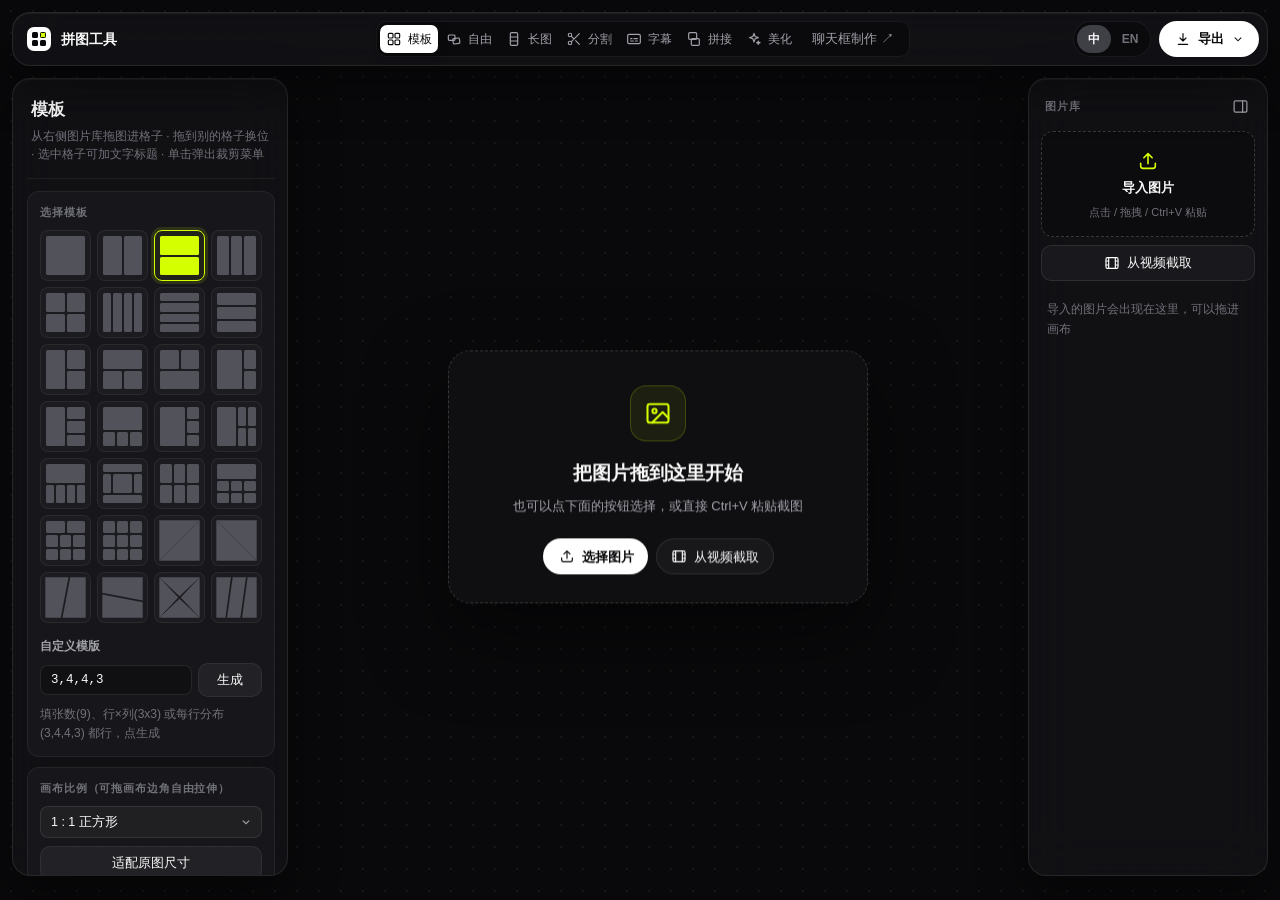
==== commit 7f7f2183: "Add a five-platform chat image editor with PNG export" ====
--- a/index.html
+++ b/index.html
@@ -23,6 +23,7 @@
       <button data-mode="sub"><svg class="ico" viewBox="0 0 24 24" width="16" height="16" aria-hidden="true"><rect x="2.5" y="5" width="19" height="14" rx="2"/><path d="M7 15h4M14 15h3M7 11.5h2M12 11.5h5"/></svg><span data-i18n="modeSub">字幕</span></button>
       <button data-mode="stitch"><svg class="ico" viewBox="0 0 24 24" width="16" height="16" aria-hidden="true"><rect x="4" y="2.5" width="12" height="10" rx="1.8"/><rect x="8" y="11.5" width="12" height="10" rx="1.8"/></svg><span data-i18n="modeStitch">拼接</span></button>
       <button data-mode="mockup"><svg class="ico" viewBox="0 0 24 24" width="16" height="16" aria-hidden="true"><path d="M12 3.5l1.7 4.8 4.8 1.7-4.8 1.7L12 16.5l-1.7-4.8L5.5 10l4.8-1.7z"/><path d="M18.5 15l.7 1.8 1.8.7-1.8.7-.7 1.8-.7-1.8-1.8-.7 1.8-.7z"/></svg><span data-i18n="modeMockup">美化</span></button>
+      <a href="chat.html" target="_blank" rel="noopener" style="align-self:center;padding:0 12px;color:var(--ink-2);font-size:13px;white-space:nowrap;text-decoration:none">聊天框制作 ↗</a>
   </nav>
   <div class="hdr-right">
     <div class="langsw" id="langSw">
